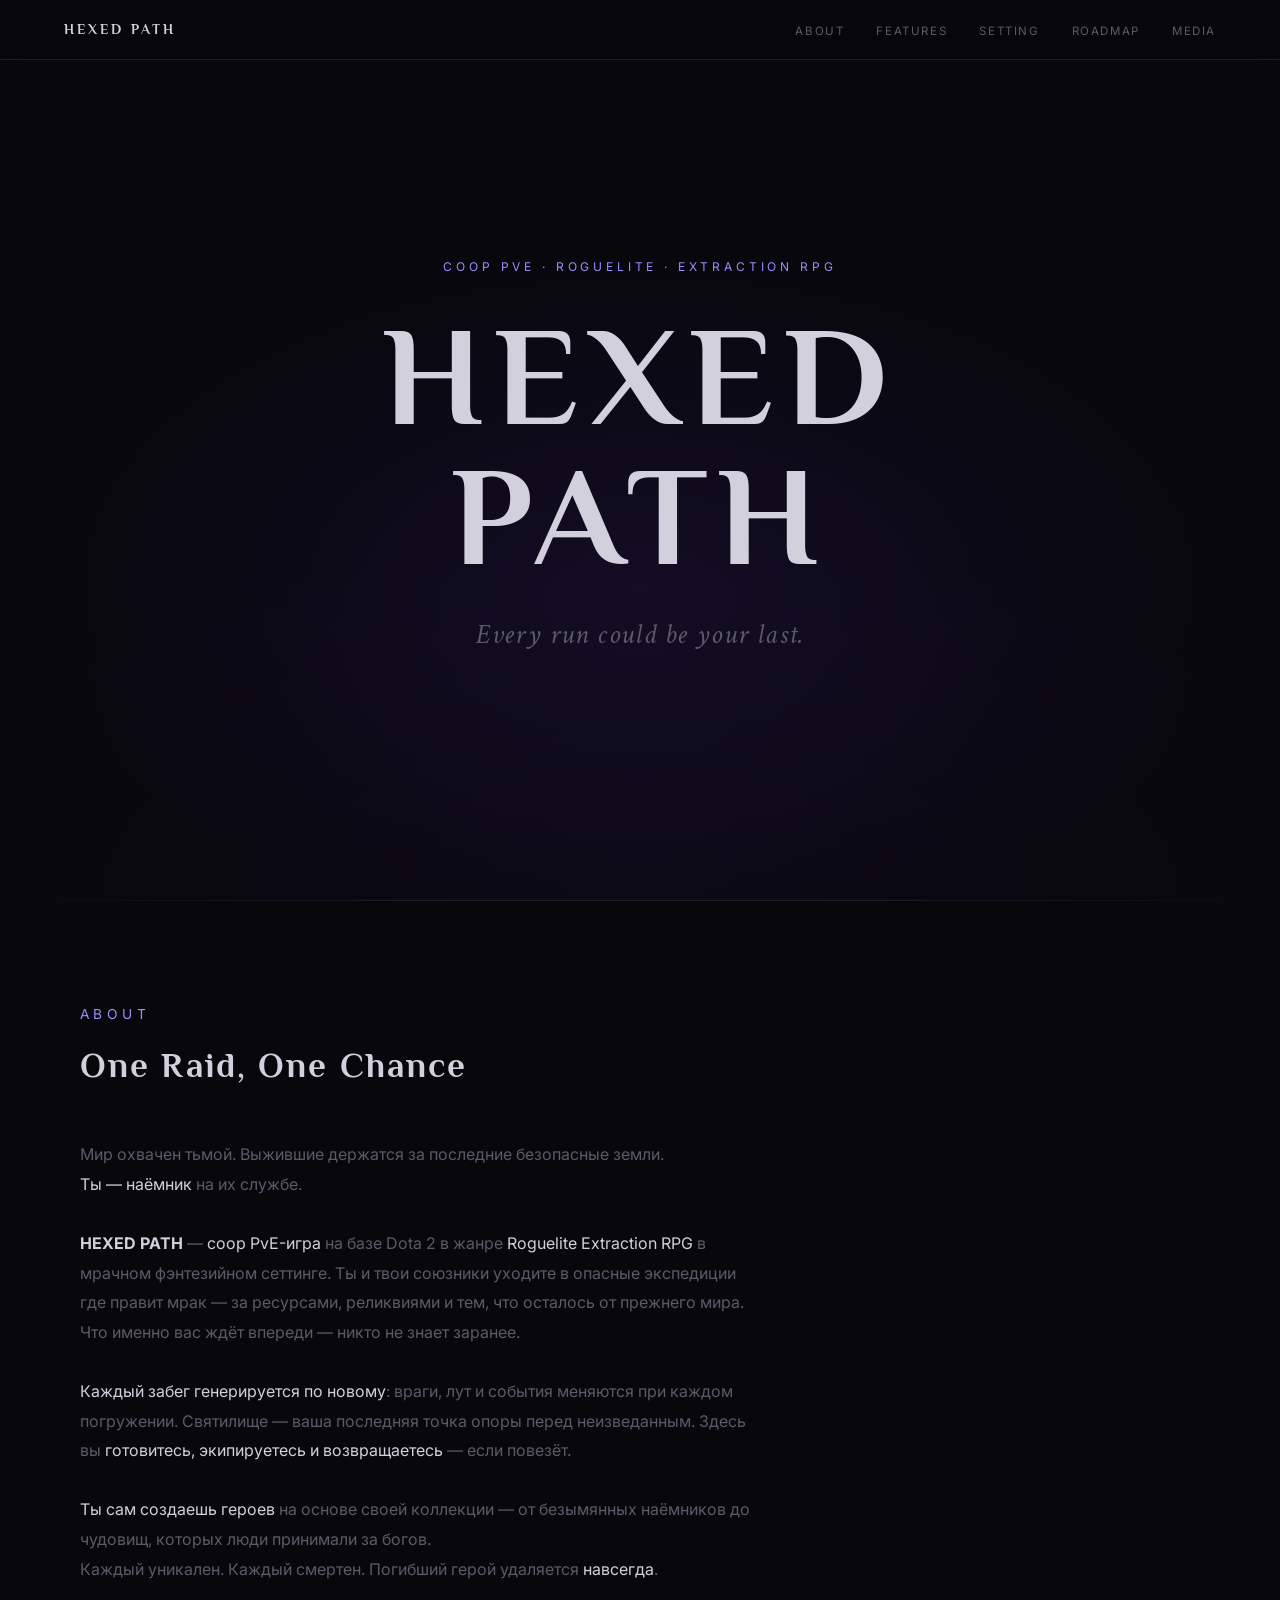
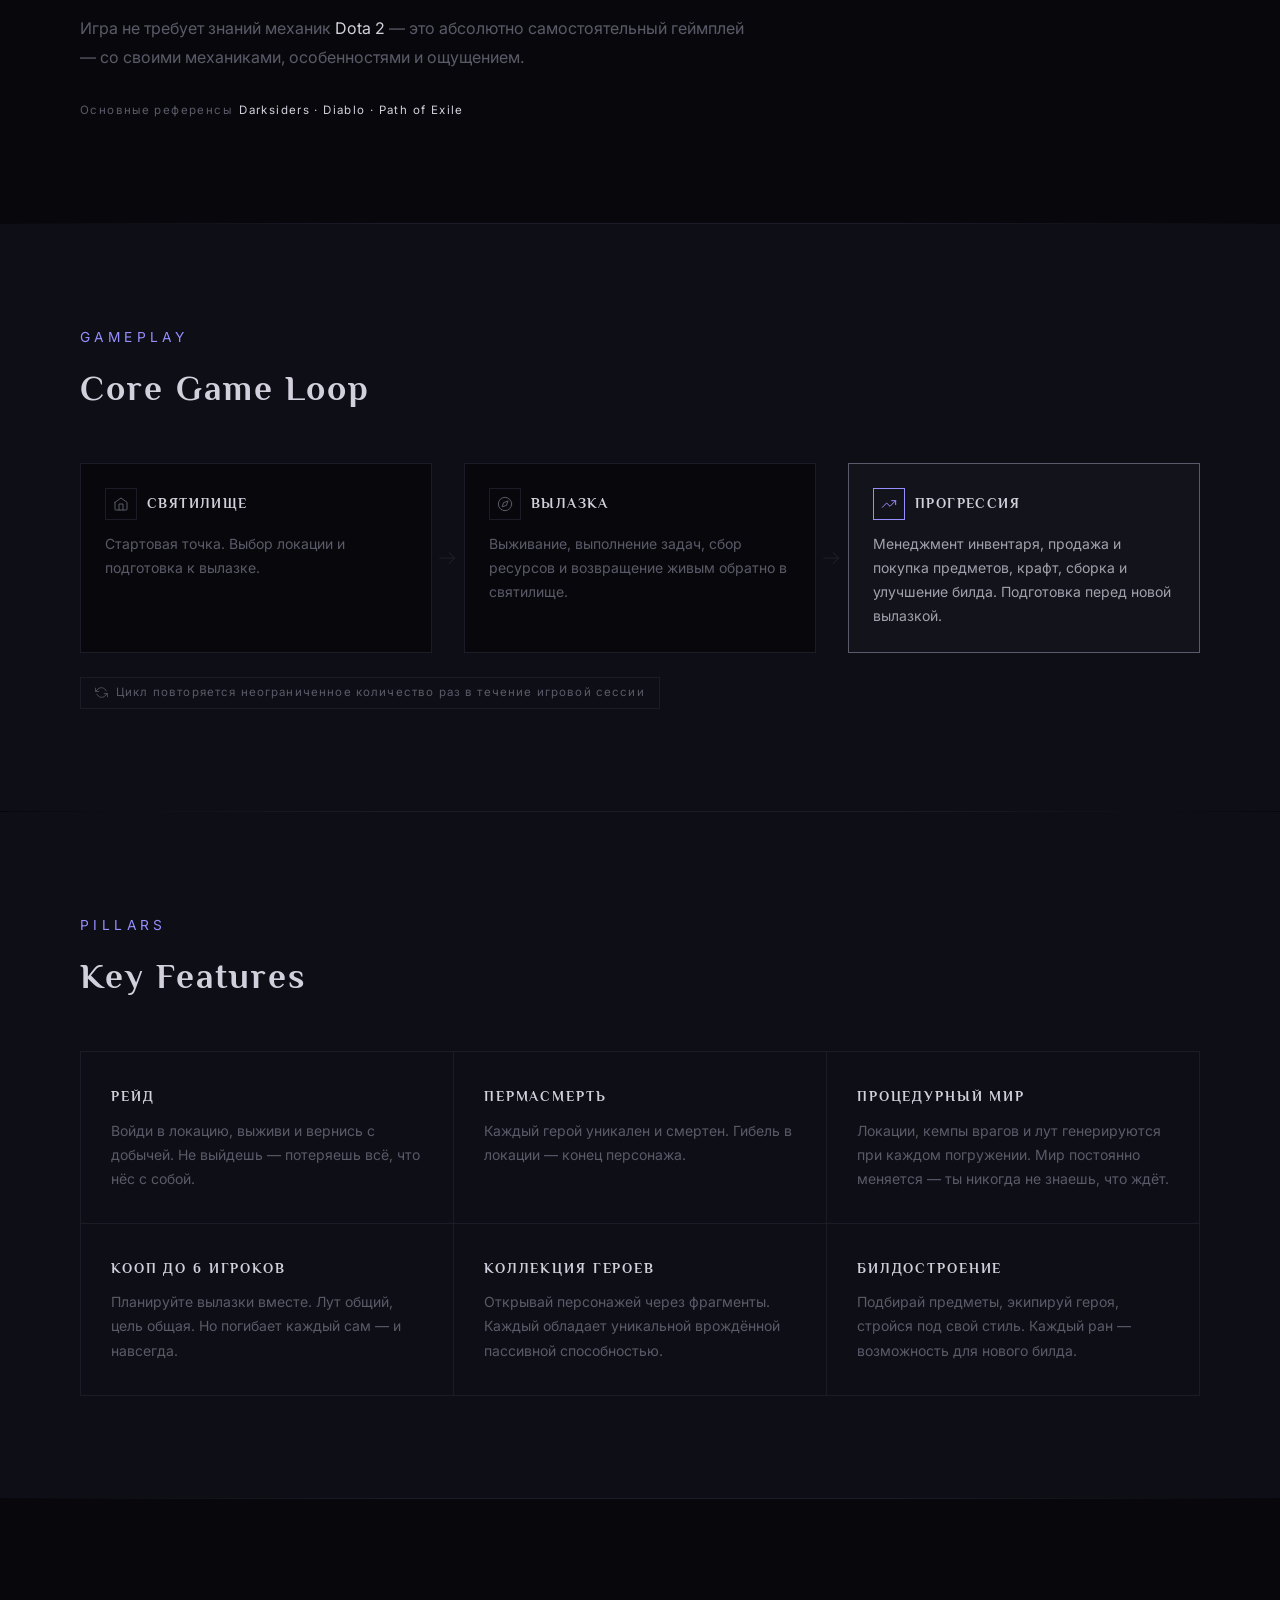
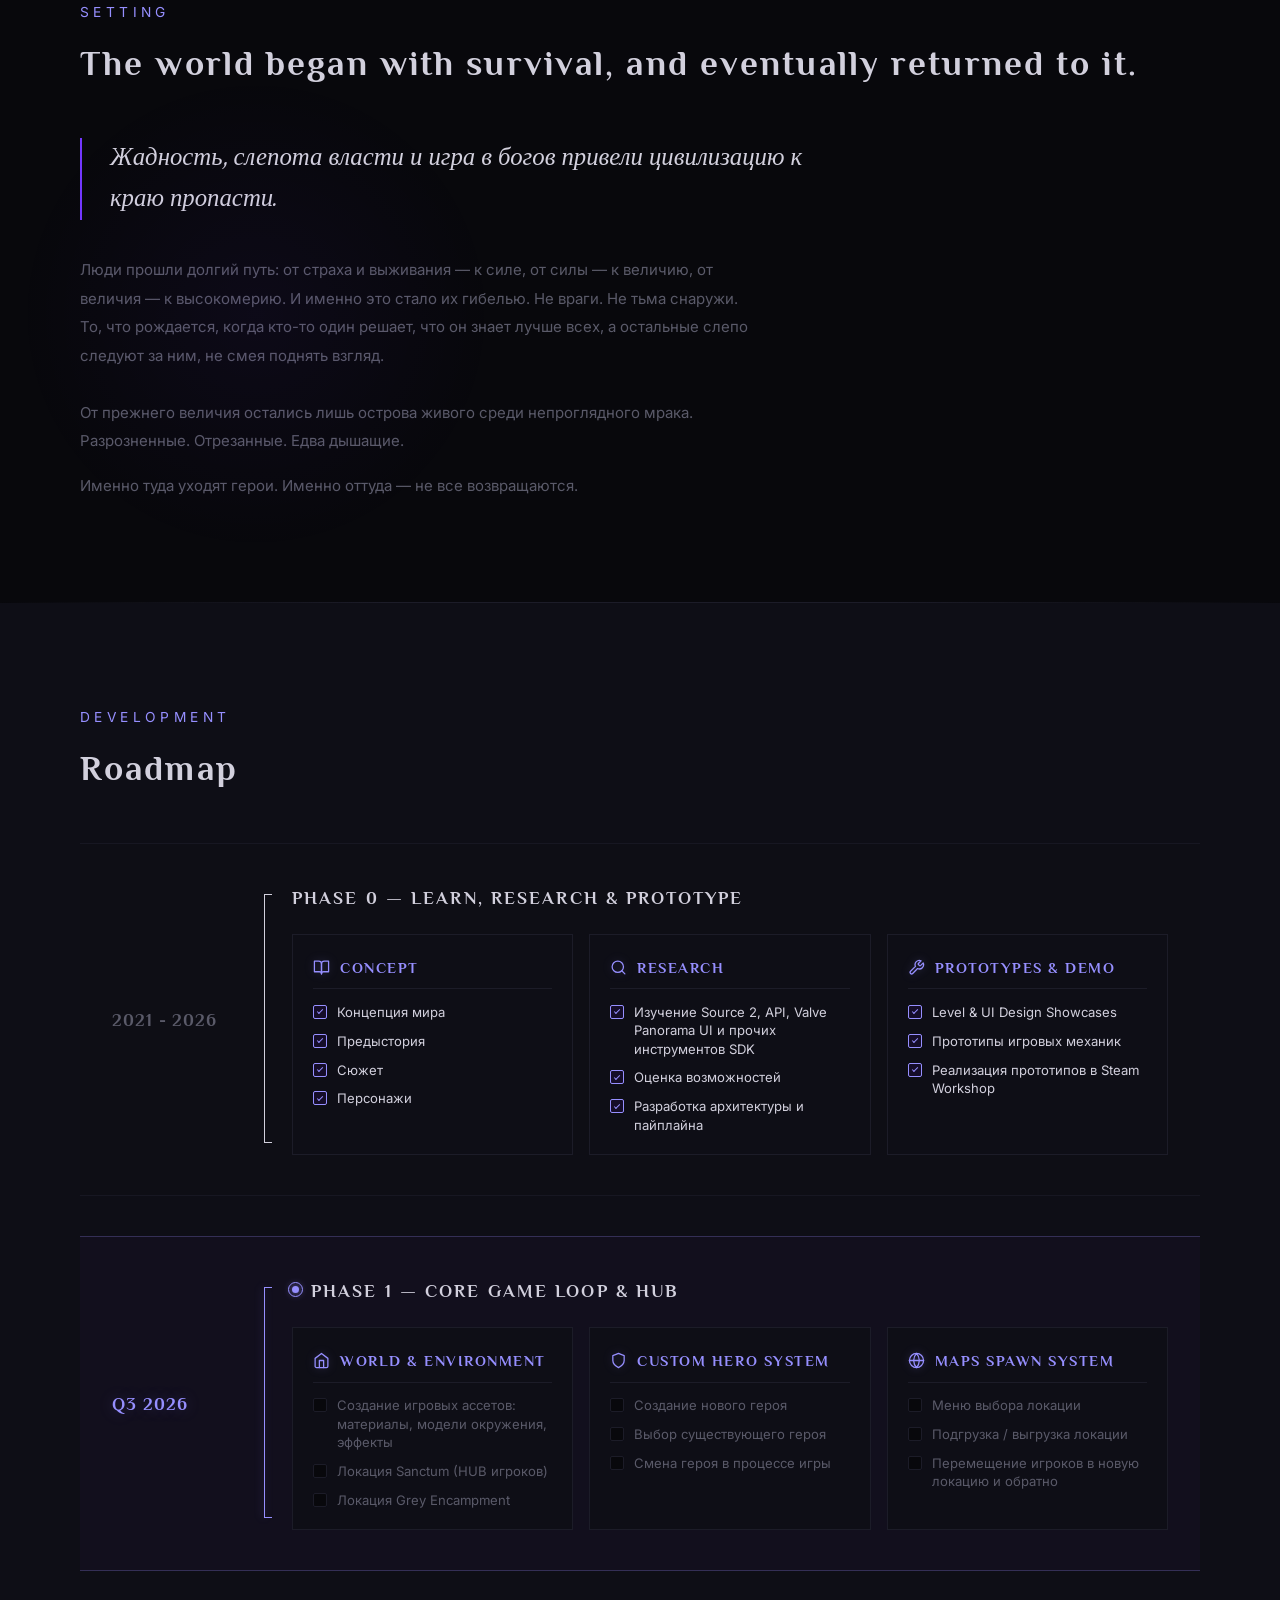
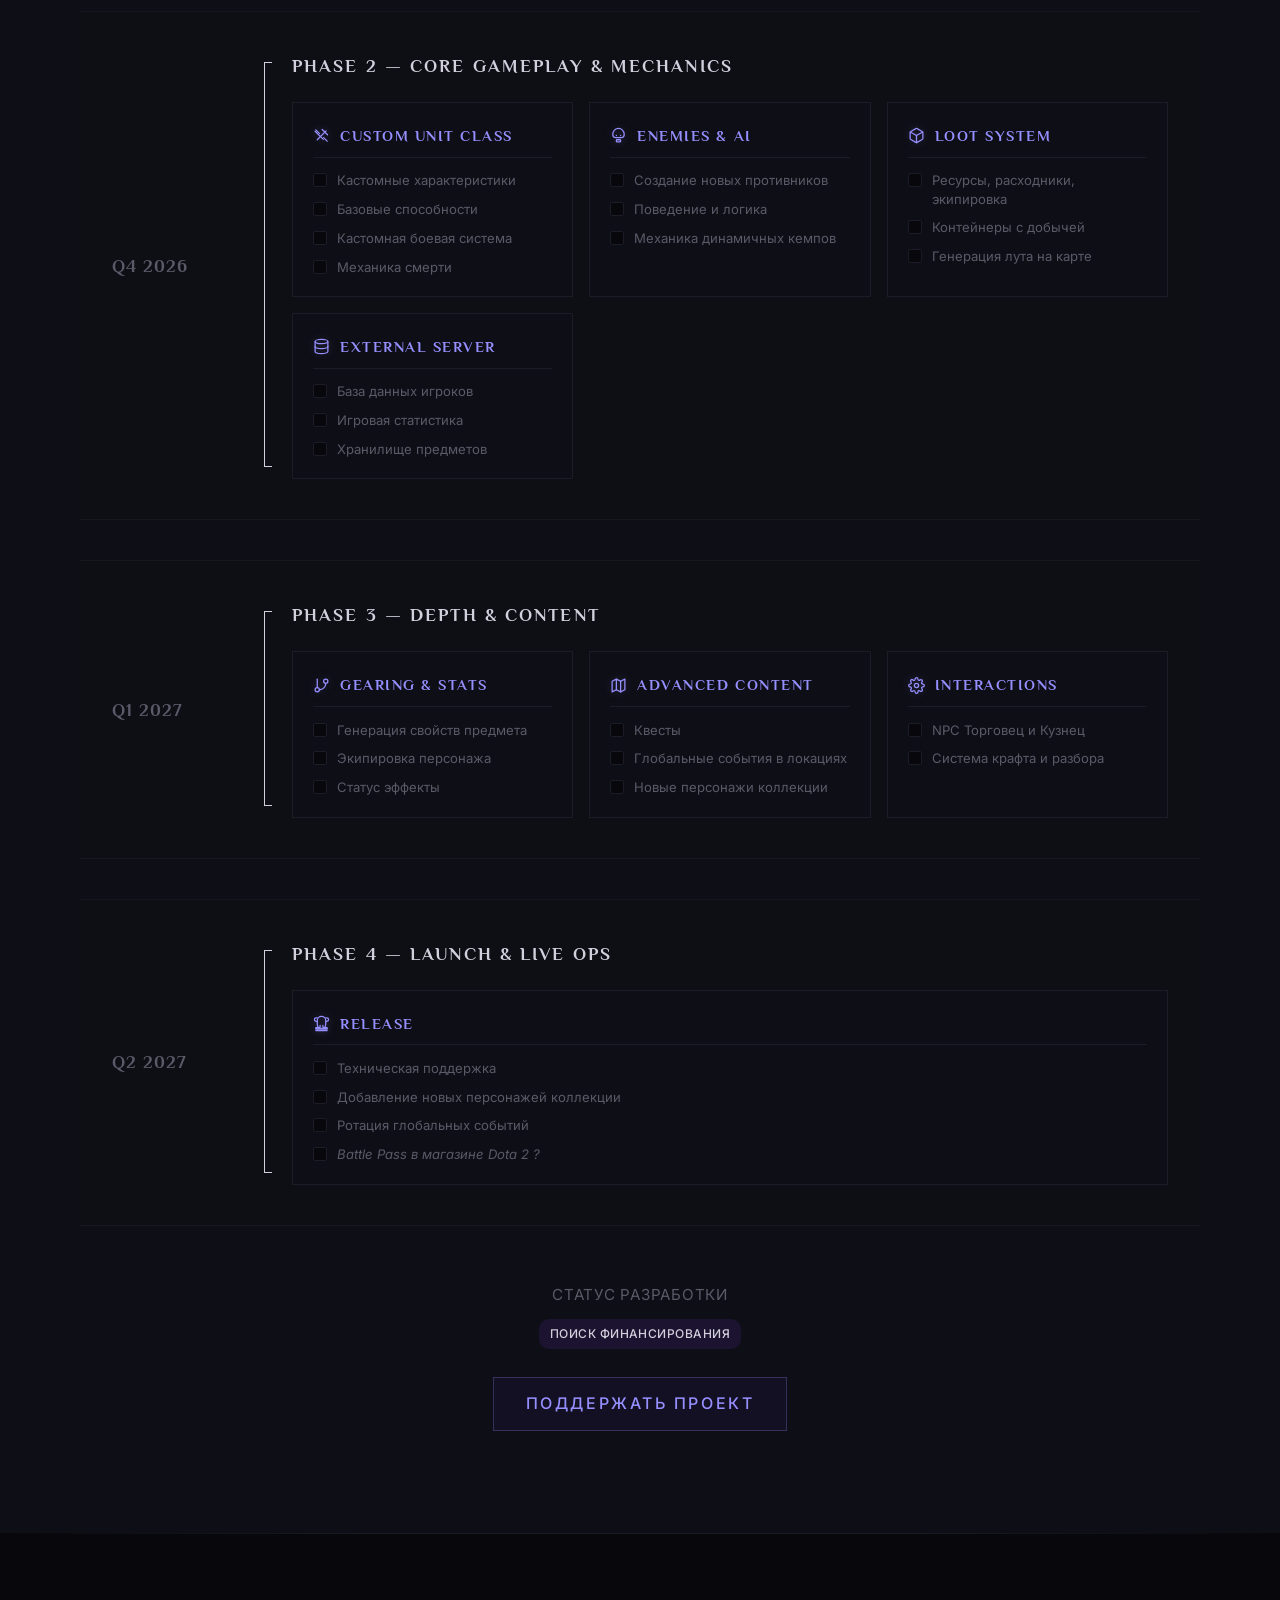
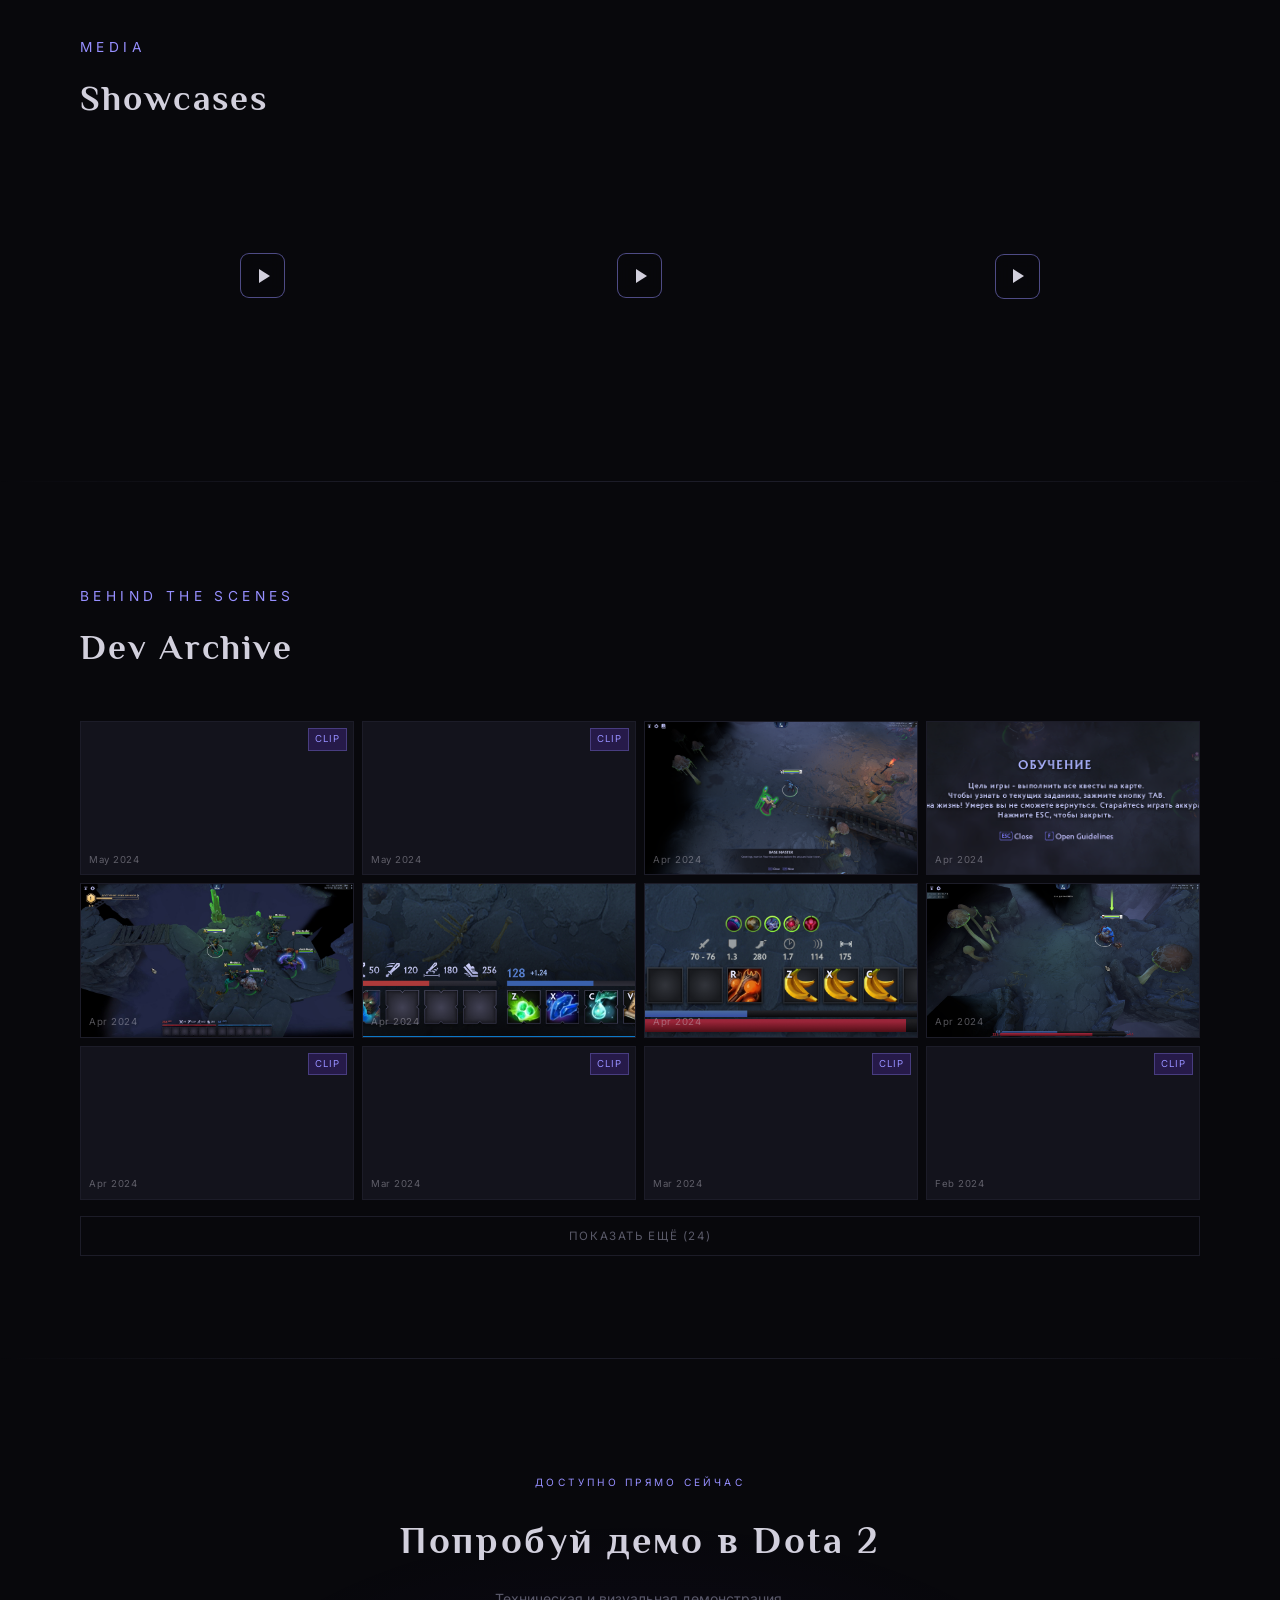
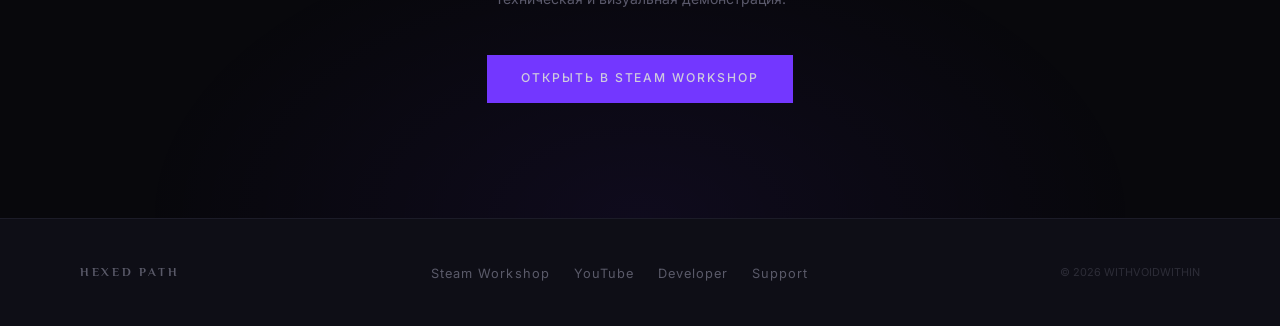
==== index.html @ cd8e3926 "Add support button and related styles" ====
<!DOCTYPE html>
<html lang="ru">

<head>
    <meta charset="UTF-8">
    <meta name="viewport" content="width=device-width, initial-scale=1.0">
    <meta name="description"
        content="HEXED PATH — Coop PvE Roguelite Extraction RPG. Dark Fantasy. Every run could be your last. Dota 2 Custom Game.">
    <title>HEXED PATH</title>
    <link rel="preconnect" href="https://fonts.googleapis.com">
    <link rel="preconnect" href="https://fonts.gstatic.com" crossorigin>
    <link rel="stylesheet" href="assets/styles.css" />
    <link
        href="https://fonts.googleapis.com/css2?family=Philosopher:ital,wght@0,400;0,700;1,400&family=Inter:wght@300;400;500&family=Crimson+Text:ital,wght@0,400;1,400&display=swap"
        rel="stylesheet">
</head>

<body>
    <video class="bg-video" autoplay muted loop playsinline>
        <source src="assets/video/background_effect.mp4" type="video/mp4">
    </video>

    <!-- ═══ NAV ═══ -->
    <nav class="nav" aria-label="Основная навигация">
        <span class="nav-logo">Hexed Path</span>
        <ul class="nav-links">
            <li><a href="#about">About</a></li>
            <li><a href="#features">Features</a></li>
            <li><a href="#world">Setting</a></li>
            <li><a href="#roadmap">Roadmap</a></li>
            <li><a href="#media">Media</a></li>
        </ul>
    </nav>

    <!-- ═══ HERO ═══ -->
    <section class="hero">
        <div class="hero-eyebrow">Coop PvE · Roguelite · Extraction RPG</div>
        <h1 class="hero-title">Hexed<br>Path</h1>
        <p class="hero-tagline">Every run could be your last.</p>
    </section>

    <div class="divider"></div>

    <!-- ═══ ABOUT ═══ -->
    <section class="section" id="about">
        <div class="section-inner">
            <div class="section-label reveal">About</div>
            <h2 class="section-title reveal">One Raid, One Chance</h2>

            <p class="about-body reveal">
                Мир охвачен тьмой. Выжившие держатся за последние безопасные земли.
                <br><strong>Ты — наёмник</strong> на их службе.
                <br><br>

                <strong><b>HEXED PATH</b></strong> — <strong>coop PvE-игра</strong> на базе Dota 2 в жанре <strong>Roguelite Extraction RPG</strong> в мрачном фэнтезийном сеттинге.
                Ты и твои союзники уходите в опасные экспедиции где правит мрак — за ресурсами, реликвиями и тем, что осталось от прежнего мира.
                <br>Что именно вас ждёт впереди — никто не знает  заранее.
                <br><br>

                <strong>Каждый забег генерируется по новому</strong>: враги, лут и события меняются при каждом погружении.
                Святилище — ваша последняя точка опоры перед неизведанным. Здесь вы <strong>готовитесь, экипируетесь и возвращаетесь</strong> — если повезёт.
                <br><br>

                <strong>Ты сам создаешь героев</strong> на основе своей коллекции — от безымянных наёмников до чудовищ, которых люди принимали за богов.
                <br>Каждый уникален. Каждый смертен. Погибший герой удаляется <strong>навсегда</strong>.
                <br><br>

                Игра не требует знаний механик <strong>Dota 2</strong> — это абсолютно самостоятельный геймплей — со своими механиками, особенностями и ощущением.
            </p>

            <p class="about-refs reveal">
                Основные референсы&ensp;<span>Darksiders · Diablo · Path of Exile</span>
            </p>
        </div>
    </section>

    <div class="divider"></div>

     <section class="section section-alt" id="gameplay">
        <div class="section-inner">
            <div class="section-label reveal">Gameplay</div>
            <h2 class="section-title reveal">Core Game Loop</h2>

            <div class="loop-row reveal">

                <div class="loop-card" id="loop-card-0">
                    <div class="loop-card-header">
                        <div class="loop-icon">
                            <svg width="16" height="16" viewBox="0 0 24 24" fill="none" stroke="currentColor" stroke-width="1.5" stroke-linecap="round" stroke-linejoin="round"><path d="M3 9.5L12 3l9 6.5V20a1 1 0 0 1-1 1H4a1 1 0 0 1-1-1V9.5z"/><path d="M9 21V12h6v9"/></svg>
                        </div>
                        <span class="loop-card-title">Святилище</span>
                    </div>
                    <p class="loop-card-desc">Стартовая точка. Выбор локации и подготовка к вылазке.</p>
                </div>

                <div class="loop-arrow" id="loop-arr-0">
                    <svg width="20" height="20" viewBox="0 0 24 24" fill="none" stroke="currentColor" stroke-width="1.5" stroke-linecap="round" stroke-linejoin="round"><line x1="2" y1="12" x2="20" y2="12"/><polyline points="14,6 20,12 14,18"/></svg>
                </div>

                <div class="loop-card" id="loop-card-1">
                    <div class="loop-card-header">
                        <div class="loop-icon">
                            <svg width="16" height="16" viewBox="0 0 24 24" fill="none" stroke="currentColor" stroke-width="1.5" stroke-linecap="round" stroke-linejoin="round"><circle cx="12" cy="12" r="10"/><polygon points="16.24,7.76 14.12,14.12 7.76,16.24 9.88,9.88 16.24,7.76"/></svg>
                        </div>
                        <span class="loop-card-title">Вылазка</span>
                    </div>
                    <p class="loop-card-desc">Выживание, выполнение задач, сбор ресурсов и возвращение живым обратно в святилище.</p>
                </div>

                <div class="loop-arrow" id="loop-arr-1">
                    <svg width="20" height="20" viewBox="0 0 24 24" fill="none" stroke="currentColor" stroke-width="1.5" stroke-linecap="round" stroke-linejoin="round"><line x1="2" y1="12" x2="20" y2="12"/><polyline points="14,6 20,12 14,18"/></svg>
                </div>

                <div class="loop-card" id="loop-card-2">
                    <div class="loop-card-header">
                        <div class="loop-icon">
                            <svg width="16" height="16" viewBox="0 0 24 24" fill="none" stroke="currentColor" stroke-width="1.5" stroke-linecap="round" stroke-linejoin="round"><polyline points="22,7 13.5,15.5 8.5,10.5 2,17"/><polyline points="16,7 22,7 22,13"/></svg>
                        </div>
                        <span class="loop-card-title">Прогрессия</span>
                    </div>
                    <p class="loop-card-desc">Менеджмент инвентаря, продажа и покупка предметов, крафт, сборка и улучшение билда. Подготовка перед новой вылазкой.</p>
                </div>

            </div>

            <div class="loop-badge-wrap reveal">
                <span class="loop-badge">
                    <svg width="13" height="13" viewBox="0 0 24 24" fill="none" stroke="currentColor" stroke-width="1.5" stroke-linecap="round" stroke-linejoin="round"><path d="M1 4v6h6M23 20v-6h-6"/><path d="M20.49 9A9 9 0 0 0 5.64 5.64L1 10M23 14l-4.64 4.36A9 9 0 0 1 3.51 15"/></svg>
                    Цикл повторяется неограниченное количество раз в течение игровой сессии
                </span>
            </div>
        </div>
    </section>

    <div class="divider"></div>

    <!-- ═══ FEATURES ═══ -->
    <section class="section section-alt" id="features">
        <div class="section-inner">
            <div class="section-label reveal">Pillars</div>
            <h2 class="section-title reveal">Key Features</h2>

            <div class="features-grid reveal">

                <div class="feature-card">
                    <div class="feature-name">Рейд</div>
                    <p class="feature-desc">Войди в локацию, выживи и вернись с добычей. Не выйдешь — потеряешь всё, что
                        нёс с собой.</p>
                </div>

                <div class="feature-card">
                    <div class="feature-name">Пермасмерть</div>
                    <p class="feature-desc">Каждый герой уникален и смертен. Гибель в локации — конец персонажа.</p>
                </div>

                <div class="feature-card">
                    <div class="feature-name">Процедурный мир</div>
                    <p class="feature-desc">Локации, кемпы врагов и лут генерируются при каждом погружении. Мир
                        постоянно меняется — ты никогда не знаешь, что ждёт.</p>
                </div>

                <div class="feature-card">
                    <div class="feature-name">Кооп до 6 игроков</div>
                    <p class="feature-desc">Планируйте вылазки вместе. Лут общий, цель общая. Но погибает каждый сам — и
                        навсегда.</p>
                </div>

                <div class="feature-card">
                    <div class="feature-name">Коллекция героев</div>
                    <p class="feature-desc">Открывай персонажей через фрагменты. Каждый обладает уникальной врождённой
                        пассивной способностью.</p>
                </div>

                <div class="feature-card">
                    <div class="feature-name">Билдостроение</div>
                    <p class="feature-desc">Подбирай предметы, экипируй героя, стройся под свой стиль. Каждый ран —
                        возможность для нового билда.</p>
                </div>

            </div>
        </div>
    </section>

    <div class="divider"></div>

    <!-- ═══ WORLD ═══ -->
    <section class="section" id="world">
        <div class="section-inner">
            <div class="section-label reveal">Setting</div>
            <h2 class="section-title reveal">The world began with survival, and eventually returned to it.</h2>
            <div class="world-inner">
                <blockquote class="world-quote reveal">
                    Жадность, слепота власти и игра в богов привели цивилизацию к краю пропасти.
                </blockquote>
                <div class="world-body reveal">
                    <p>
                        Люди прошли долгий путь: от страха и выживания — к силе, от силы — к величию, от величия — к высокомерию.
                        И именно это стало их гибелью. Не враги. Не тьма снаружи.
                        То, что рождается, когда кто-то один решает, что он знает лучше всех, а остальные слепо следуют за ним, не смея поднять взгляд.
                        <br><br>
                        От прежнего величия остались лишь острова живого среди непроглядного мрака. Разрозненные. Отрезанные. Едва дышащие.
                    </p>
                    <p>
                        Именно туда уходят герои. Именно оттуда — не все возвращаются.
                    </p>
                </div>
            </div>
        </div>
    </section>

    <div class="divider"></div>

    <!-- ═══ ROADMAP ═══ -->
    <section class="section section-alt" id="roadmap">
        <div class="section-inner">
            <div class="section-label reveal">Development</div>
            <h2 class="section-title reveal">Roadmap</h2>

            <div class="roadmap-container reveal">

                <!-- Phase 0 -->
                <div class="roadmap-row">
                    <div class="roadmap-time">2021 - 2026</div>
                    <div class="roadmap-bracket">
                        <div class="roadmap-bracket-line"></div>
                    </div>
                    <div class="roadmap-content">
                        <div class="roadmap-phase-header">
                            <span class="phase-name">Phase 0 — Learn, Research & Prototype</span>
                        </div>
                        <div class="phase-cards-grid">
                            <div class="theme-card">
                                <h4 class="theme-card-title">
                                    <svg width="15" height="15" viewBox="0 0 24 24" fill="none" stroke="currentColor" stroke-width="1.8" stroke-linecap="round" stroke-linejoin="round"><path d="M2 3h6a4 4 0 0 1 4 4v14a3 3 0 0 0-3-3H2z"/><path d="M22 3h-6a4 4 0 0 0-4 4v14a3 3 0 0 1 3-3h7z"/></svg>
                                    <span>Concept</span>
                                </h4>
                                <ul class="theme-card-tasks">
                                    <li>
                                        <label class="task-label">
                                            <input type="checkbox" class="task-checkbox" checked disabled>
                                            <span>Концепция мира</span>
                                        </label>
                                    </li>
                                    <li>
                                        <label class="task-label">
                                            <input type="checkbox" class="task-checkbox" checked disabled>
                                            <span>Предыстория</span>
                                        </label>
                                    </li>
                                    <li>
                                        <label class="task-label">
                                            <input type="checkbox" class="task-checkbox" checked disabled>
                                            <span>Сюжет</span>
                                        </label>
                                    </li>
                                    <li>
                                        <label class="task-label">
                                            <input type="checkbox" class="task-checkbox" checked disabled>
                                            <span>Персонажи</span>
                                        </label>
                                    </li>
                                </ul>
                            </div>
                            <div class="theme-card">
                                <h4 class="theme-card-title">
                                    <svg width="15" height="15" viewBox="0 0 24 24" fill="none" stroke="currentColor" stroke-width="1.8" stroke-linecap="round" stroke-linejoin="round"><circle cx="11" cy="11" r="8"/><line x1="21" y1="21" x2="16.65" y2="16.65"/></svg>
                                    <span>Research</span>
                                </h4>
                                <ul class="theme-card-tasks">
                                    <li>
                                        <label class="task-label">
                                            <input type="checkbox" class="task-checkbox" checked disabled>
                                            <span>Изучение Source 2, API, Valve Panorama UI и прочих инструментов SDK</span>
                                        </label>
                                    </li>
                                    <li>
                                        <label class="task-label">
                                            <input type="checkbox" class="task-checkbox" checked disabled>
                                            <span>Оценка возможностей</span>
                                        </label>
                                    </li>
                                    <li>
                                        <label class="task-label">
                                            <input type="checkbox" class="task-checkbox" checked disabled>
                                            <span>Разработка архитектуры и пайплайна</span>
                                        </label>
                                    </li>
                                </ul>
                            </div>
                            <div class="theme-card">
                                <h4 class="theme-card-title">
                                    <svg width="15" height="15" viewBox="0 0 24 24" fill="none" stroke="currentColor" stroke-width="1.8" stroke-linecap="round" stroke-linejoin="round"><path d="M14.7 6.3a1 1 0 0 0 0 1.4l1.6 1.6a1 1 0 0 0 1.4 0l3.77-3.77a6 6 0 0 1-7.94 7.94l-6.91 6.91a2.12 2.12 0 0 1-3-3l6.91-6.91a6 6 0 0 1 7.94-7.94l-3.76 3.76z"/></svg>
                                    <span>Prototypes & Demo</span>
                                </h4>
                                <ul class="theme-card-tasks">
                                    <li>
                                        <label class="task-label">
                                            <input type="checkbox" class="task-checkbox" checked disabled>
                                            <span>Level & UI Design Showcases</span>
                                        </label>
                                    </li>
                                    <li>
                                        <label class="task-label">
                                            <input type="checkbox" class="task-checkbox" checked disabled>
                                            <span>Прототипы игровых механик</span>
                                        </label>
                                    </li>
                                    <li>
                                        <label class="task-label">
                                            <input type="checkbox" class="task-checkbox" checked disabled>
                                            <span>Реализация прототипов в Steam Workshop</span>
                                        </label>
                                    </li>
                                </ul>
                            </div>
                        </div>
                    </div>
                </div>

                <!-- Phase 1 (Active) -->
                <div class="roadmap-row is-active">
                    <div class="roadmap-time">Q3 2026</div>
                    <div class="roadmap-bracket">
                        <div class="roadmap-bracket-line"></div>
                    </div>
                    <div class="roadmap-content">
                        <div class="roadmap-phase-header">
                            <div class="phase-pulse-dot"></div>
                            <span class="phase-name">Phase 1 — Core Game Loop & HUB</span>
                        </div>
                        <div class="phase-cards-grid">
                            <div class="theme-card">
                                <h4 class="theme-card-title">
                                    <svg width="15" height="15" viewBox="0 0 24 24" fill="none" stroke="currentColor" stroke-width="1.8" stroke-linecap="round" stroke-linejoin="round"><path d="M3 9l9-7 9 7v11a2 2 0 0 1-2 2H5a2 2 0 0 1-2-2z"/><polyline points="9 22 9 12 15 12 15 22"/></svg>
                                    <span>World & Environment</span>
                                </h4>
                                <ul class="theme-card-tasks">
                                    <li>
                                        <label class="task-label">
                                            <input type="checkbox" class="task-checkbox" disabled>
                                            <span>Создание игровых ассетов: материалы, модели окружения, эффекты</span>
                                        </label>
                                    </li>
                                    <li>
                                        <label class="task-label">
                                            <input type="checkbox" class="task-checkbox" disabled>
                                            <span>Локация Sanctum (HUB игроков)</span>
                                        </label>
                                    </li>
                                    <li>
                                        <label class="task-label">
                                            <input type="checkbox" class="task-checkbox" disabled>
                                            <span>Локация Grey Encampment</span>
                                        </label>
                                    </li>
                                </ul>
                            </div>
                            <div class="theme-card">
                                <h4 class="theme-card-title">
                                    <svg width="15" height="15" viewBox="0 0 24 24" fill="none" stroke="currentColor" stroke-width="1.8" stroke-linecap="round" stroke-linejoin="round"><path d="M12 22s8-4 8-10V5l-8-3-8 3v7s0 6 8 10z"/></svg>
                                    <span>Custom Hero System</span>
                                </h4>
                                <ul class="theme-card-tasks">
                                    <li>
                                        <label class="task-label">
                                            <input type="checkbox" class="task-checkbox" disabled>
                                            <span>Создание нового героя</span>
                                        </label>
                                    </li>
                                    <li>
                                        <label class="task-label">
                                            <input type="checkbox" class="task-checkbox" disabled>
                                            <span>Выбор существующего героя</span>
                                        </label>
                                    </li>
                                    <li>
                                        <label class="task-label">
                                            <input type="checkbox" class="task-checkbox" disabled>
                                            <span>Смена героя в процессе игры</span>
                                        </label>
                                    </li>
                                </ul>
                            </div>
                            <div class="theme-card">
                                <h4 class="theme-card-title">
                                    <svg width="15" height="15" viewBox="0 0 24 24" fill="none" stroke="currentColor" stroke-width="1.8" stroke-linecap="round" stroke-linejoin="round"><circle cx="12" cy="12" r="10"/><path d="M12 2a15.3 15.3 0 0 1 4 10 15.3 15.3 0 0 1-4 10 15.3 15.3 0 0 1-4-10 15.3 15.3 0 0 1 4-10z"/><path d="M2 12h20"/></svg>
                                    <span>Maps Spawn System</span>
                                </h4>
                                <ul class="theme-card-tasks">
                                    <li>
                                        <label class="task-label">
                                            <input type="checkbox" class="task-checkbox" disabled>
                                            <span>Меню выбора локации</span>
                                        </label>
                                    </li>
                                    <li>
                                        <label class="task-label">
                                            <input type="checkbox" class="task-checkbox" disabled>
                                            <span>Подгрузка / выгрузка локации</span>
                                        </label>
                                    </li>
                                    <li>
                                        <label class="task-label">
                                            <input type="checkbox" class="task-checkbox" disabled>
                                            <span>Перемещение игроков в новую локацию и обратно</span>
                                        </label>
                                    </li>
                                </ul>
                            </div>
                        </div>
                    </div>
                </div>

                <!-- Phase 2 -->
                <div class="roadmap-row">
                    <div class="roadmap-time">Q4 2026</div>
                    <div class="roadmap-bracket">
                        <div class="roadmap-bracket-line"></div>
                    </div>
                    <div class="roadmap-content">
                        <div class="roadmap-phase-header">
                            <span class="phase-name">Phase 2 — Core Gameplay & Mechanics</span>
                        </div>
                        <div class="phase-cards-grid">
                            <div class="theme-card">
                                <h4 class="theme-card-title">
                                    <svg width="15" height="15" viewBox="0 0 24 24" fill="none" stroke="currentColor" stroke-width="1.8" stroke-linecap="round" stroke-linejoin="round"><line x1="14.5" y1="17.5" x2="3" y2="6"/><line x1="13" y1="3.5" x2="20.5" y2="11"/><line x1="18.5" y1="5.5" x2="6" y2="18"/><line x1="20" y1="20" x2="15" y2="15"/><line x1="4" y1="4" x2="9" y2="9"/></svg>
                                    <span>Custom Unit Class</span>
                                </h4>
                                <ul class="theme-card-tasks">
                                    <li>
                                        <label class="task-label">
                                            <input type="checkbox" class="task-checkbox" disabled>
                                            <span>Кастомные характеристики</span>
                                        </label>
                                    </li>
                                    <li>
                                        <label class="task-label">
                                            <input type="checkbox" class="task-checkbox" disabled>
                                            <span>Базовые способности</span>
                                        </label>
                                    </li>
                                    <li>
                                        <label class="task-label">
                                            <input type="checkbox" class="task-checkbox" disabled>
                                            <span>Кастомная боевая система</span>
                                        </label>
                                    </li>
                                    <li>
                                        <label class="task-label">
                                            <input type="checkbox" class="task-checkbox" disabled>
                                            <span>Механика смерти</span>
                                        </label>
                                    </li>
                                </ul>
                            </div>
                            <div class="theme-card">
                                <h4 class="theme-card-title">
                                    <svg width="15" height="15" viewBox="0 0 24 24" fill="none" stroke="currentColor" stroke-width="1.8" stroke-linecap="round" stroke-linejoin="round"><path d="M9 12h.01"/><path d="M15 12h.01"/><path d="M12 2a8 8 0 0 0-8 8v1a4 4 0 0 0 4 4h8a4 4 0 0 0 4-4v-1a8 8 0 0 0-8-8z"/><path d="M10 18h4a1 1 0 0 1 1 1v1a1 1 0 0 1-1 1h-4a1 1 0 0 1-1-1v-1a1 1 0 0 1 1-1z"/></svg>
                                    <span>Enemies & AI</span>
                                </h4>
                                <ul class="theme-card-tasks">
                                    <li>
                                        <label class="task-label">
                                            <input type="checkbox" class="task-checkbox" disabled>
                                            <span>Создание новых противников</span>
                                        </label>
                                    </li>
                                    <li>
                                        <label class="task-label">
                                            <input type="checkbox" class="task-checkbox" disabled>
                                            <span>Поведение и логика</span>
                                        </label>
                                    </li>
                                    <li>
                                        <label class="task-label">
                                            <input type="checkbox" class="task-checkbox" disabled>
                                            <span>Механика динамичных кемпов</span>
                                        </label>
                                    </li>
                                </ul>
                            </div>
                            <div class="theme-card">
                                <h4 class="theme-card-title">
                                    <svg width="15" height="15" viewBox="0 0 24 24" fill="none" stroke="currentColor" stroke-width="1.8" stroke-linecap="round" stroke-linejoin="round"><path d="M21 8a2 2 0 0 0-1-1.73l-7-4a2 2 0 0 0-2 0l-7 4A2 2 0 0 0 3 8v8a2 2 0 0 0 1 1.73l7 4a2 2 0 0 0 2 0l7-4A2 2 0 0 0 21 16Z"/><path d="M3.3 7 12 12l8.7-5"/><path d="M12 22V12"/></svg>
                                    <span>Loot System</span>
                                </h4>
                                <ul class="theme-card-tasks">
                                    <li>
                                        <label class="task-label">
                                            <input type="checkbox" class="task-checkbox" disabled>
                                            <span>Ресурсы, расходники, экипировка</span>
                                        </label>
                                    </li>
                                    <li>
                                        <label class="task-label">
                                            <input type="checkbox" class="task-checkbox" disabled>
                                            <span>Контейнеры с добычей</span>
                                        </label>
                                    </li>
                                    <li>
                                        <label class="task-label">
                                            <input type="checkbox" class="task-checkbox" disabled>
                                            <span>Генерация лута на карте</span>
                                        </label>
                                    </li>
                                </ul>
                            </div>
                            <div class="theme-card">
                                <h4 class="theme-card-title">
                                    <svg width="15" height="15" viewBox="0 0 24 24" fill="none" stroke="currentColor" stroke-width="1.8" stroke-linecap="round" stroke-linejoin="round"><ellipse cx="12" cy="5" rx="9" ry="3"/><path d="M3 5v14c0 1.66 4 3 9 3s9-1.34 9-3V5"/><path d="M3 12c0 1.66 4 3 9 3s9-1.34 9-3"/></svg>
                                    <span>External Server</span>
                                </h4>
                                <ul class="theme-card-tasks">
                                    <li>
                                        <label class="task-label">
                                            <input type="checkbox" class="task-checkbox" disabled>
                                            <span>База данных игроков</span>
                                        </label>
                                    </li>
                                    <li>
                                        <label class="task-label">
                                            <input type="checkbox" class="task-checkbox" disabled>
                                            <span>Игровая статистика</span>
                                        </label>
                                    </li>
                                    <li>
                                        <label class="task-label">
                                            <input type="checkbox" class="task-checkbox" disabled>
                                            <span>Хранилище предметов</span>
                                        </label>
                                    </li>
                                </ul>
                            </div>
                        </div>
                    </div>
                </div>

                <!-- Phase 3 -->
                <div class="roadmap-row">
                    <div class="roadmap-time">Q1 2027</div>
                    <div class="roadmap-bracket">
                        <div class="roadmap-bracket-line"></div>
                    </div>
                    <div class="roadmap-content">
                        <div class="roadmap-phase-header">
                            <span class="phase-name">Phase 3 — Depth & Content</span>
                        </div>
                        <div class="phase-cards-grid">
                            <div class="theme-card">
                                <h4 class="theme-card-title">
                                    <svg width="15" height="15" viewBox="0 0 24 24" fill="none" stroke="currentColor" stroke-width="1.8" stroke-linecap="round" stroke-linejoin="round"><line x1="6" y1="3" x2="6" y2="15"/><circle cx="18" cy="6" r="3"/><circle cx="6" cy="18" r="3"/><path d="M18 9a9 9 0 0 1-9 9"/></svg>
                                    <span>Gearing & Stats</span>
                                </h4>
                                <ul class="theme-card-tasks">
                                    <li>
                                        <label class="task-label">
                                            <input type="checkbox" class="task-checkbox" disabled>
                                            <span>Генерация свойств предмета</span>
                                        </label>
                                    </li>
                                    <li>
                                        <label class="task-label">
                                            <input type="checkbox" class="task-checkbox" disabled>
                                            <span>Экипировка персонажа</span>
                                        </label>
                                    </li>
                                    <li>
                                        <label class="task-label">
                                            <input type="checkbox" class="task-checkbox" disabled>
                                            <span>Статус эффекты</span>
                                        </label>
                                    </li>
                                </ul>
                            </div>
                            <div class="theme-card">
                                <h4 class="theme-card-title">
                                    <svg width="15" height="15" viewBox="0 0 24 24" fill="none" stroke="currentColor" stroke-width="1.8" stroke-linecap="round" stroke-linejoin="round"><polygon points="3 6 9 3 15 6 21 3 21 18 15 21 9 18 3 21"/><line x1="9" y1="3" x2="9" y2="18"/><line x1="15" y1="6" x2="15" y2="21"/></svg>
                                    <span>Advanced Content</span>
                                </h4>
                                <ul class="theme-card-tasks">
                                    <li>
                                        <label class="task-label">
                                            <input type="checkbox" class="task-checkbox" disabled>
                                            <span>Квесты</span>
                                        </label>
                                    </li>
                                    <li>
                                        <label class="task-label">
                                            <input type="checkbox" class="task-checkbox" disabled>
                                            <span>Глобальные события в локациях</span>
                                        </label>
                                    </li>
                                    <li>
                                        <label class="task-label">
                                            <input type="checkbox" class="task-checkbox" disabled>
                                            <span>Новые персонажи коллекции</span>
                                        </label>
                                    </li>
                                </ul>
                            </div>
                            <div class="theme-card">
                                <h4 class="theme-card-title">
                                    <svg width="15" height="15" viewBox="0 0 24 24" fill="none" stroke="currentColor" stroke-width="1.8" stroke-linecap="round" stroke-linejoin="round"><circle cx="12" cy="12" r="3"/><path d="M19.4 15a1.65 1.65 0 0 0 .33 1.82l.06.06a2 2 0 1 1-2.83 2.83l-.06-.06a1.65 1.65 0 0 0-1.82-.33 1.65 1.65 0 0 0-1 1.51V21a2 2 0 0 1-4 0v-.09A1.65 1.65 0 0 0 9 19.4a1.65 1.65 0 0 0-1.82.33l-.06.06a2 2 0 1 1-2.83-2.83l.06-.06a1.65 1.65 0 0 0 .33-1.82 1.65 1.65 0 0 0-1.51-1H3a2 2 0 0 1 0-4h.09A1.65 1.65 0 0 0 4.6 9a1.65 1.65 0 0 0-.33-1.82l-.06-.06a2 2 0 1 1 2.83-2.83l.06.06a1.65 1.65 0 0 0 1.82.33H9a1.65 1.65 0 0 0 1-1.51V3a2 2 0 0 1 4 0v.09a1.65 1.65 0 0 0 1 1.51 1.65 1.65 0 0 0 1.82-.33l.06-.06a2 2 0 1 1 2.83 2.83l-.06.06a1.65 1.65 0 0 0-.33 1.82V9a1.65 1.65 0 0 0 1.51 1H21a2 2 0 0 1 0 4h-.09a1.65 1.65 0 0 0-1.51 1z"/></svg>
                                    <span>Interactions</span>
                                </h4>
                                <ul class="theme-card-tasks">
                                    <li>
                                        <label class="task-label">
                                            <input type="checkbox" class="task-checkbox" disabled>
                                            <span>NPC Торговец и Кузнец</span>
                                        </label>
                                    </li>
                                    <li>
                                        <label class="task-label">
                                            <input type="checkbox" class="task-checkbox" disabled>
                                            <span>Система крафта и разбора</span>
                                        </label>
                                    </li>
                                </ul>
                            </div>
                        </div>
                    </div>
                </div>

                <!-- Phase 4 -->
                <div class="roadmap-row">
                    <div class="roadmap-time">Q2 2027</div>
                    <div class="roadmap-bracket">
                        <div class="roadmap-bracket-line"></div>
                    </div>
                    <div class="roadmap-content">
                        <div class="roadmap-phase-header">
                            <span class="phase-name">Phase 4 — Launch & Live Ops</span>
                        </div>
                        <div class="phase-cards-grid">
                            <div class="theme-card">
                                <h4 class="theme-card-title">
                                    <svg width="15" height="15" viewBox="0 0 24 24" fill="none" stroke="currentColor" stroke-width="1.8" stroke-linecap="round" stroke-linejoin="round"><path d="M6 9H4.5a2.5 2.5 0 0 1 0-5H6"/><path d="M18 9h1.5a2.5 2.5 0 0 0 0-5H18"/><path d="M4 22h16"/><path d="M10 14.66V17c0 .55-.45 1-1 1H4v2h16v-2h-5c-.55 0-1-.45-1-1v-2.34"/><path d="M12 2a6 6 0 0 0-6 6v5a6 6 0 0 0 6 6 6 6 0 0 0 6-6V8a6 6 0 0 0-6-6z"/></svg>
                                    <span>Release</span>
                                </h4>
                                <ul class="theme-card-tasks">
                                    <li>
                                        <label class="task-label">
                                            <input type="checkbox" class="task-checkbox" disabled>
                                            <span>Техническая поддержка</span>
                                        </label>
                                    </li>
                                    <li>
                                        <label class="task-label">
                                            <input type="checkbox" class="task-checkbox" disabled>
                                            <span>Добавление новых персонажей коллекции</span>
                                        </label>
                                    </li>
                                    <li>
                                        <label class="task-label">
                                            <input type="checkbox" class="task-checkbox" disabled>
                                            <span>Ротация глобальных событий</span>
                                        </label>
                                    </li>
                                    <li>
                                        <label class="task-label">
                                            <input type="checkbox" class="task-checkbox" disabled>
                                            <span><i>Battle Pass в магазине Dota 2 ?</i></span>
                                        </label>
                                    </li>
                                </ul>
                            </div>
                        </div>
                    </div>
                </div>

            </div>

            <div class="dev-status reveal">
                <span class="dev-status-label">Статус разработки</span>
                <span class="dev-status-badge is-funding">Поиск финансирования</span>
                <a href="https://withvoidwithin.github.io/#support" target="_blank" rel="noopener" class="btn-support">
                    Поддержать проект
                </a>
            </div>
        </div>
    </section>

    <div class="divider"></div>

    <!-- ═══ MEDIA ═══ -->
    <section class="section" id="media">
        <div class="section-inner">
            <div class="section-label reveal">Media</div>
            <h2 class="section-title reveal">Showcases</h2>

            <div class="media-grid reveal">

                <!-- Карточка 1: Misty Swamp -->
                <a href="https://www.youtube.com/watch?v=T5y55iInyWI&pp" target="_blank" rel="noopener" class="media-card" 
                   style="background-image: url('https://img.youtube.com/vi/T5y55iInyWI/maxresdefault.jpg');">
                    <div class="media-inner">
                        <div class="media-play">
                            <svg viewBox="0 0 24 24">
                                <path d="M8 5v14l11-7z" />
                            </svg>
                        </div>
                        <span class="media-card-label">Misty Swamp Environment</span>
                    </div>
                </a>

                <!-- Карточка 2: Hero Selection -->
                <a href="https://www.youtube.com/watch?v=6yBb1C3Lgks" target="_blank" rel="noopener" class="media-card" 
                   style="background-image: url('https://img.youtube.com/vi/6yBb1C3Lgks/maxresdefault.jpg');">
                    <div class="media-inner">
                        <div class="media-play">
                            <svg viewBox="0 0 24 24">
                                <path d="M8 5v14l11-7z" />
                            </svg>
                        </div>
                        <span class="media-card-label">Hero Selection UI</span>
                    </div>
                </a>

                <!-- Карточка 3: Gameplay Demo -->
                <a href="https://www.youtube.com/watch?v=Hzrp8oN9mPo" target="_blank" rel="noopener" class="media-card" 
                   style="background-image: url('https://img.youtube.com/vi/Hzrp8oN9mPo/maxresdefault.jpg');">
                    <div class="media-inner">
                        <div class="media-play">
                            <svg viewBox="0 0 24 24">
                                <path d="M8 5v14l11-7z" />
                            </svg>
                        </div>
                        <span class="media-card-label">Gameplay Demo</span>
                    </div>
                </a>

            </div>
        </div>
    </section>

    <div class="divider"></div>

    <section class="section" id="devlog">
        <div class="section-inner">
            <div class="section-label reveal">Behind the scenes</div>
            <h2 class="section-title reveal">Dev Archive</h2>
            <div class="devlog-grid reveal" id="devlogGrid"></div>
            <button class="devlog-more" id="devlogMore"></button>
        </div>
    </section>

    <div class="divider"></div>

    <!-- ═══ PLAY CTA ═══ -->
    <section class="play-section">
        <p class="play-eyebrow">Доступно прямо сейчас</p>
        <h2 class="play-title">Попробуй демо в Dota 2</h2>
        <p class="play-sub">Техническая и визуальная демонстрация.</p>
        <a href="https://steamcommunity.com/sharedfiles/filedetails/?id=3440365729" target="_blank" rel="noopener"
            class="btn-primary">Открыть в Steam Workshop</a>
    </section>

    <!-- ═══ FOOTER ═══ -->
    <footer>
        <div class="footer-inner">
            <span class="footer-logo">Hexed Path</span>
            <ul class="footer-links">
                <li><a href="https://steamcommunity.com/sharedfiles/filedetails/?id=3440365729" target="_blank"
                        rel="noopener">Steam Workshop</a></li>
                <li><a href="https://www.youtube.com/@withvoidwithin" target="_blank" rel="noopener">YouTube</a></li>
                <li><a href="https://withvoidwithin.github.io/" target="_blank" rel="noopener">Developer</a></li>
                <li><a href="https://withvoidwithin.github.io/#support" target="_blank" rel="noopener">Support</a>
                </li>
            </ul>
            <span class="footer-copy">© 2026 WITHVOIDWITHIN</span>
        </div>
    </footer>

    <script>
        // Scroll reveal
        const reveals = document.querySelectorAll('.reveal');
        const revealObs = new IntersectionObserver((entries) => {
            entries.forEach((entry, i) => {
                if (entry.isIntersecting) {
                    setTimeout(() => entry.target.classList.add('visible'), i * 55);
                    revealObs.unobserve(entry.target);
                }
            });
        }, { threshold: 0.08 });
        reveals.forEach(el => revealObs.observe(el));

        // Nav active link highlight on scroll
        const sections = document.querySelectorAll('section[id]');
        const navAnchors = document.querySelectorAll('.nav-links a');
        function updateNav() {
            let current = '';
            sections.forEach(s => {
                if (window.scrollY >= s.offsetTop - 80) current = s.id;
            });
            navAnchors.forEach(a => {
                a.classList.toggle('active', a.getAttribute('href') === `#${current}`);
            });
        }
        window.addEventListener('scroll', updateNav, { passive: true });

        // Game loop animation
        const LOOP_CARDS = 3;
        const LOOP_STEP = 1800;
        let loopCurrent = 0;

        function loopTick() {
            for (let i = 0; i < LOOP_CARDS; i++) {
                document.getElementById('loop-card-' + i).classList.remove('active');
            }
            for (let i = 0; i < LOOP_CARDS - 1; i++) {
                document.getElementById('loop-arr-' + i).classList.remove('active');
            }
            document.getElementById('loop-card-' + loopCurrent).classList.add('active');
            if (loopCurrent < LOOP_CARDS - 1) {
                document.getElementById('loop-arr-' + loopCurrent).classList.add('active');
            }
            loopCurrent = (loopCurrent + 1) % LOOP_CARDS;
        }

        loopTick();
        setInterval(loopTick, LOOP_STEP);

        const DEVLOG = [
            { f: '2024_05_14.mp4', t: 'video' },
            { f: '2024_05_07.mp4', t: 'video' },
            { f: '2024_04_22.png', t: 'img' },
            { f: '2024_04_21.png', t: 'img' },
            { f: '2024_04_11.jpg', t: 'img' },
            { f: '2024_04_10.png', t: 'img' },
            { f: '2024_04_05.png', t: 'img' },
            { f: '2024_04_04.png', t: 'img' },
            { f: '2024_04_02.mp4', t: 'video' },
            { f: '2024_03_29.mp4', t: 'video' },
            { f: '2024_03_27.mp4', t: 'video' },
            { f: '2024_02_29.mp4', t: 'video' },
            { f: '2024_02_22.mp4', t: 'video' },
            { f: '2024_02_21.png', t: 'img' },
            { f: '2023_12_02.mp4', t: 'video' },
            { f: '2023_11_27.mp4', t: 'video' },
            { f: '2023_11_21.mp4', t: 'video' },
            { f: '2023_11_18.mp4', t: 'video' },
            { f: '2023_11_09.mp4', t: 'video' },
            { f: '2023_11_07.mp4', t: 'video' },
            { f: '2023_10_25.png', t: 'img' },
            { f: '2023_10_13.mp4', t: 'video' },
            { f: '2023_10_06.png', t: 'img' },
            { f: '2023_09_27.mp4', t: 'video' },
            { f: '2023_09_26.mp4', t: 'video' },
            { f: '2023_09_12.png', t: 'img' },
            { f: '2023_09_10.png', t: 'img' },
            { f: '2023_08_30.mp4', t: 'video' },
            { f: '2023_08_20.mp4', t: 'video' },
            { f: '2023_08_19.png', t: 'img' },
            { f: '2023_08_16.png', t: 'img' },
            { f: '2023_08_16.mp4', t: 'video' },
            { f: '2023_08_15.mp4', t: 'video' },
            { f: '2023_07_17.png', t: 'img' },
            { f: '2023_06_25.mp4', t: 'video' },
            { f: '2023_06_20.png', t: 'img' }
        ];

        const DEVLOG_BATCH = 12;
        let devlogShown = DEVLOG_BATCH;

        function devlogDateLabel(f) {
            const p = f.split('_');
            const months = ['Jan','Feb','Mar','Apr','May','Jun','Jul','Aug','Sep','Oct','Nov','Dec'];
            return months[parseInt(p[1]) - 1] + ' ' + p[0];
        }

        function buildDevlogItem(item, index) {
            const el = document.createElement('div');
            el.className = 'devlog-item';

            if (item.t === 'img') {
                const img = document.createElement('img');
                img.src = 'assets/devlog/' + item.f;
                img.loading = 'lazy';
                img.alt = '';
                el.appendChild(img);
            } else {
                const vid = document.createElement('video');
                vid.src = 'assets/devlog/' + item.f;
                vid.preload = 'metadata';
                vid.muted = true;
                el.appendChild(vid);
                const tag = document.createElement('span');
                tag.className = 'devlog-video-tag';
                tag.textContent = 'clip';
                el.appendChild(tag);
            }

            const overlay = document.createElement('div');
            overlay.className = 'devlog-item-overlay';
            overlay.innerHTML = '<div class="devlog-item-play"><svg viewBox="0 0 24 24"><path d="M8 5v14l11-7z"/></svg></div>';
            el.appendChild(overlay);

            const dateTag = document.createElement('span');
            dateTag.className = 'devlog-date-tag';
            dateTag.textContent = devlogDateLabel(item.f);
            el.appendChild(dateTag);

            el.addEventListener('click', () => devlogOpenLb(index));
            return el;
        }

        function renderDevlog() {
            const grid = document.getElementById('devlogGrid');
            const btn = document.getElementById('devlogMore');
            grid.innerHTML = '';
            const count = Math.min(devlogShown, DEVLOG.length);
            for (let i = 0; i < count; i++) grid.appendChild(buildDevlogItem(DEVLOG[i], i));
            const remaining = DEVLOG.length - devlogShown;
            btn.style.display = remaining <= 0 ? 'none' : 'block';
            btn.textContent = 'Показать ещё (' + remaining + ')';
        }

        let lbIndex = 0;
        const lb = document.createElement('div');
        lb.className = 'devlog-lb';
        lb.innerHTML = `
            <div class="devlog-lb-media" id="lbMedia"></div>
            <button class="devlog-lb-close" id="lbClose"><svg viewBox="0 0 24 24"><line x1="18" y1="6" x2="6" y2="18"/><line x1="6" y1="6" x2="18" y2="18"/></svg></button>
            <button class="devlog-lb-prev" id="lbPrev"><svg viewBox="0 0 24 24"><polyline points="15,18 9,12 15,6"/></svg></button>
            <button class="devlog-lb-next" id="lbNext"><svg viewBox="0 0 24 24"><polyline points="9,18 15,12 9,6"/></svg></button>
        `;
        document.body.appendChild(lb);

        function devlogOpenLb(index) {
            lbIndex = index;
            devlogUpdateLb();
            lb.classList.add('open');
        }

        function devlogUpdateLb() {
            const item = DEVLOG[lbIndex];
            const media = document.getElementById('lbMedia');
            media.innerHTML = '';
            if (item.t === 'img') {
                const img = document.createElement('img');
                img.src = 'assets/devlog/' + item.f;
                media.appendChild(img);
            } else {
                const vid = document.createElement('video');
                vid.src = 'assets/devlog/' + item.f;
                vid.controls = true;
                vid.autoplay = true;
                media.appendChild(vid);
            }
        }

        function devlogCloseLb() {
            lb.classList.remove('open');
            document.getElementById('lbMedia').innerHTML = '';
        }

        document.getElementById('lbClose').addEventListener('click', devlogCloseLb);
        document.getElementById('lbPrev').addEventListener('click', () => { lbIndex = (lbIndex - 1 + DEVLOG.length) % DEVLOG.length; devlogUpdateLb(); });
        document.getElementById('lbNext').addEventListener('click', () => { lbIndex = (lbIndex + 1) % DEVLOG.length; devlogUpdateLb(); });
        lb.addEventListener('click', (e) => { if (e.target === lb) devlogCloseLb(); });
        document.addEventListener('keydown', (e) => {
            if (!lb.classList.contains('open')) return;
            if (e.key === 'Escape') devlogCloseLb();
            if (e.key === 'ArrowLeft') { lbIndex = (lbIndex - 1 + DEVLOG.length) % DEVLOG.length; devlogUpdateLb(); }
            if (e.key === 'ArrowRight') { lbIndex = (lbIndex + 1) % DEVLOG.length; devlogUpdateLb(); }
        });

        document.getElementById('devlogMore').addEventListener('click', () => { devlogShown += DEVLOG_BATCH; renderDevlog(); });

        renderDevlog();
    </script>

</body>

</html>
---- assets/styles.css ----
/* === TOKENS === */
:root {
    --bg: #08080C;
    --surface: #0E0E16;
    --surface-2: #13131C;
    --border: #1C1C28;
    --text: #d2d0dd;
    --muted: #5a5a69;
    --accent: #7337ff;
    --accent-lit: #968fff;
    --accent-dim: rgba(77, 10, 184, 0.12);
}

/* === RESET === */
*,
*::before,
*::after {
    box-sizing: border-box;
    margin: 0;
    padding: 0;
}

html {
    scroll-behavior: smooth;
}

body {
    background: var(--bg);
    color: var(--text);
    font-family: 'Inter', sans-serif;
    font-size: 16px;
    line-height: 1.7;
    overflow-x: hidden;
}

a {
    color: inherit;
    text-decoration: none;
}

.bg-video {
    position: fixed;
    top: 0;
    left: 0;
    width: 100%;
    height: 100%;
    object-fit: cover;
    z-index: -1;
    opacity: 0.8;
}

/* === NAV === */
.nav {
    position: fixed;
    top: 0;
    left: 0;
    right: 0;
    z-index: 100;
    display: flex;
    align-items: center;
    justify-content: space-between;
    padding: 0 clamp(1.5rem, 5vw, 4rem);
    height: 60px;
    background: rgba(8, 8, 12, 0.88);
    backdrop-filter: blur(16px);
    border-bottom: 1px solid var(--border);
}

.nav-logo {
    font-family: 'Philosopher', serif;
    font-size: 0.85rem;
    font-weight: 600;
    letter-spacing: 0.22em;
    text-transform: uppercase;
    color: var(--text);
}

.nav-links {
    display: flex;
    gap: 2rem;
    list-style: none;
}

.nav-links a {
    font-size: 0.72rem;
    letter-spacing: 0.14em;
    text-transform: uppercase;
    color: var(--muted);
    transition: color 0.2s;
}

.nav-links a:hover,
.nav-links a.active {
    color: var(--text);
}

/* === HERO === */
.hero {
    min-height: 100dvh;
    display: flex;
    flex-direction: column;
    align-items: center;
    justify-content: center;
    text-align: center;
    padding: 6rem clamp(1.5rem, 5vw, 4rem) 5rem;
    position: relative;
    overflow: hidden;
}

.hero::before {
    content: '';
    position: absolute;
    inset: 0;
    background:
        radial-gradient(ellipse 70% 55% at 50% 65%, rgba(115, 55, 255, 0.1) 0%, transparent 70%),
        radial-gradient(ellipse 100% 70% at 50% 100%, rgba(115, 55, 255, 0.04) 0%, transparent 60%);
    pointer-events: none;
}

.hero-eyebrow {
    font-size: 0.75rem;
    letter-spacing: 0.32em;
    text-transform: uppercase;
    color: var(--accent-lit);
    margin-bottom: 1.75rem;
    opacity: 0;
    animation: fadeUp 0.7s 0.2s forwards;
}

.hero-title {
    font-family: 'Philosopher', serif;
    font-size: clamp(3.2rem, 11vw, 9rem);
    font-weight: 900;
    letter-spacing: 0.07em;
    line-height: 1;
    text-transform: uppercase;
    color: var(--text);
    opacity: 0;
    animation: titleReveal 1.1s 0.4s forwards, emberGlow 5s 1.8s ease-in-out infinite;
}

.hero-tagline {
    font-family: 'Crimson Text', serif;
    font-style: italic;
    font-size: clamp(1.2rem, 2.5vw, 1.75rem);
    color: var(--muted);
    margin-top: 1.5rem;
    letter-spacing: 0.05em;
    opacity: 0;
    animation: fadeUp 0.7s 0.95s forwards;
}

.hero-scroll {
    position: absolute;
    bottom: 2.5rem;
    left: 50%;
    transform: translateX(-50%);
    display: flex;
    flex-direction: column;
    align-items: center;
    gap: 0.6rem;
    opacity: 0;
    animation: fadeIn 0.8s 2s forwards;
}

.hero-scroll span {
    font-size: 0.62rem;
    letter-spacing: 0.22em;
    text-transform: uppercase;
    color: var(--muted);
}

.scroll-line {
    width: 1px;
    height: 36px;
    background: linear-gradient(to bottom, var(--muted), transparent);
    animation: scrollPulse 2.2s ease-in-out infinite;
}

/* === BUTTONS === */
.btn-primary {
    display: inline-flex;
    align-items: center;
    padding: 0.8rem 2.1rem;
    background: var(--accent);
    color: var(--text);
    font-size: 0.76rem;
    letter-spacing: 0.16em;
    text-transform: uppercase;
    font-weight: 500;
    border: 1px solid var(--accent);
    transition: background 0.2s, border-color 0.2s;
}

.btn-primary:hover {
    background: var(--accent-lit);
    border-color: var(--accent-lit);
}

.btn-secondary {
    display: inline-flex;
    align-items: center;
    padding: 0.8rem 2.1rem;
    background: transparent;
    color: var(--muted);
    font-size: 0.76rem;
    letter-spacing: 0.16em;
    text-transform: uppercase;
    font-weight: 500;
    border: 1px solid var(--border);
    transition: color 0.2s, border-color 0.2s;
}

.btn-secondary:hover {
    color: var(--text);
    border-color: var(--muted);
}

/* === DIVIDER === */
.divider {
    height: 1px;
    background: linear-gradient(to right, transparent, var(--border) 30%, var(--border) 70%, transparent);
}

/* === SECTION BASE === */
.section {
    padding: clamp(4rem, 8vw, 7rem) clamp(1.5rem, 5vw, 4rem);
}

.section-alt {
    background: var(--surface);
}

.section-inner {
    max-width: 1120px;
    margin: 0 auto;
}

.section-label {
    font-size: 0.86rem;
    letter-spacing: 0.32em;
    text-transform: uppercase;
    color: var(--accent-lit);
    margin-bottom: 0.6rem;
}

.section-title {
    font-family: 'Philosopher';
    font-size: clamp(1.5rem, 3vw, 2.2rem);
    font-weight: 600;
    letter-spacing: 0.06em;
    color: var(--text);
    margin-bottom: 2.75rem;
}

/* === ABOUT === */
.about-body {
    max-width: 680px;
    font-size: 1rem;
    color: var(--muted);
    line-height: 1.85;
}

.about-body strong {
    color: var(--text);
    font-weight: 400;
}

.about-refs {
    margin-top: 1.75rem;
    font-size: 0.72rem;
    letter-spacing: 0.12em;
    color: var(--muted);
}

.about-refs span {
    color: var(--text);
}

/* === GAMEPLAY === */
.loop-row {
    display: grid;
    grid-template-columns: 1fr 32px 1fr 32px 1fr;
    align-items: stretch;
    margin-bottom: 1.5rem;
}

.loop-card {
    padding: 1.5rem;
    border: 1px solid var(--border);
    background: var(--bg);
    transition: border-color 0.3s, background 0.3s;
}

.loop-card.active {
    border-color: var(--muted);
    background: var(--surface-2);
}

.loop-card-header {
    display: flex;
    align-items: center;
    gap: 10px;
    margin-bottom: 0.75rem;
}

.loop-icon {
    width: 32px;
    height: 32px;
    border: 1px solid var(--border);
    display: flex;
    align-items: center;
    justify-content: center;
    flex-shrink: 0;
    color: var(--muted);
    transition: color 0.3s, border-color 0.3s;
}

.loop-card.active .loop-icon {
    color: var(--accent-lit);
    border-color: var(--accent-lit);
}

.loop-card-title {
    font-family: 'Philosopher', serif;
    font-size: 0.88rem;
    font-weight: 600;
    letter-spacing: 0.1em;
    text-transform: uppercase;
    color: var(--text);
}

.loop-card-desc {
    font-size: 0.875rem;
    color: var(--muted);
    line-height: 1.72;
}

.loop-card.active .loop-card-desc {
    color: var(--text);
    opacity: 0.75;
}

.loop-arrow {
    display: flex;
    align-items: center;
    justify-content: center;
    color: var(--border);
    transition: color 0.3s;
}

.loop-arrow.active {
    color: var(--accent-lit);
}

.loop-badge-wrap {
    display: flex;
}

.loop-badge {
    display: inline-flex;
    align-items: center;
    gap: 8px;
    font-size: 0.72rem;
    letter-spacing: 0.1em;
    color: var(--muted);
    border: 1px solid var(--border);
    padding: 0.3rem 0.875rem;
}

@media (max-width: 860px) {
    .loop-row {
        grid-template-columns: 1fr;
    }
    .loop-arrow {
        transform: rotate(90deg);
        height: 32px;
    }
}

/* === FEATURES === */
.features-grid {
    display: grid;
    grid-template-columns: repeat(3, 1fr);
    gap: 1px;
    background: var(--border);
    border: 1px solid var(--border);
}

.feature-card {
    background: var(--bg);
    padding: 2rem 1.875rem;
    transition: background 0.2s;
}

.section-alt .feature-card {
    background: var(--surface);
}

.feature-card:hover {
    background: var(--surface-2);
}

.feature-name {
    font-family: 'Philosopher', serif;
    font-size: 0.9rem;
    font-weight: 600;
    letter-spacing: 0.13em;
    text-transform: uppercase;
    color: var(--text);
    margin-bottom: 0.625rem;
}

.feature-desc {
    font-size: 0.875rem;
    color: var(--muted);
    line-height: 1.72;
}

/* === WORLD === */
.world-inner {
    position: relative;
}

.world-inner::before {
    content: '';
    position: absolute;
    top: -4rem;
    left: -4rem;
    width: 480px;
    height: 480px;
    background: radial-gradient(circle, rgba(115, 55, 255, 0.05) 0%, transparent 70%);
    pointer-events: none;
}

.world-quote {
    font-family: 'Crimson Text', serif;
    font-style: italic;
    font-size: clamp(1.15rem, 2.5vw, 1.55rem);
    color: var(--text);
    line-height: 1.65;
    max-width: 740px;
    border-left: 2px solid var(--accent);
    padding-left: 1.75rem;
    margin-bottom: 2.25rem;
}

.world-body {
    max-width: 680px;
    font-size: 0.9375rem;
    color: var(--muted);
    line-height: 1.9;
}

.world-body p+p {
    margin-top: 1rem;
}

/* === ROADMAP === */
.roadmap-container {
    display: flex;
    flex-direction: column;
    gap: 2.5rem;
}

.roadmap-row {
    display: grid;
    grid-template-columns: 140px 40px 1fr;
    align-items: stretch;
    
    /* Стили плашки */
    background: rgba(14, 14, 22, 0.45); /* Полупрозрачный фон */
    border-top: 1px solid rgba(28, 28, 40, 0.7);
    border-bottom: 1px solid rgba(28, 28, 40, 0.7);
    padding: 2.5rem 2rem; /* Внутренние отступы для воздуха */
    
    transition: background-color 0.3s ease, border-color 0.3s ease;
}

/* Элегантное выделение плашки для текущей активной фазы */
.roadmap-row.is-active {
    background: rgba(115, 55, 255, 0.03); /* Мягкий фиолетовый отлив */
    border-top: 1px solid rgba(150, 143, 255, 0.25);
    border-bottom: 1px solid rgba(150, 143, 255, 0.25);
}

/* Настройки колонки времени */
.roadmap-time {
    font-family: 'Philosopher', serif;
    font-size: 1.15rem;
    font-weight: 600;
    color: var(--muted);
    letter-spacing: 0.05em;
    transition: color 0.3s ease;
    
    align-self: center; /* Центрирование даты по вертикали */
}

.roadmap-row.is-active .roadmap-time {
    color: var(--accent-lit);
    text-shadow: 0 0 15px rgba(150, 143, 255, 0.25);
}

/* Построение скобки */
.roadmap-bracket {
    position: relative;
    display: flex;
    justify-content: center;
}

.roadmap-bracket-line {
    position: absolute;
    top: 10px;
    bottom: 12px;
    left: 12px;
    width: 1px;
    background: var(--text); /* Цвет изменен на --text */
    transition: background 0.3s ease;
}

.roadmap-bracket-line::before,
.roadmap-bracket-line::after {
    content: '';
    position: absolute;
    left: 0;
    width: 8px;
    height: 1px;
    background: var(--text); /* Цвет изменен на --text */
    transition: background 0.3s ease;
}

.roadmap-bracket-line::before {
    top: 0;
}

.roadmap-bracket-line::after {
    bottom: 0;
}

/* Активное состояние скобки */
.roadmap-row.is-active .roadmap-bracket-line {
    background: var(--accent-lit);
    box-shadow: -1px 0 8px rgba(150, 143, 255, 0.4);
}

.roadmap-row.is-active .roadmap-bracket-line::before,
.roadmap-row.is-active .roadmap-bracket-line::after {
    background: var(--accent-lit);
}

/* Контентная часть */
.roadmap-content {
    display: flex;
    flex-direction: column;
}

.roadmap-phase-header {
    display: flex;
    align-items: center;
    gap: 12px;
    margin-bottom: 1.25rem;
}

.phase-name {
    font-family: 'Philosopher', serif;
    font-size: 1.1rem;
    font-weight: 600;
    letter-spacing: 0.12em;
    text-transform: uppercase;
    color: var(--text);
}

/* Сетка карточек внутри фазы */
.phase-cards-grid {
    display: grid;
    grid-template-columns: repeat(auto-fit, minmax(250px, 1fr));
    gap: 1rem;
}

/* Карточки тем */
.theme-card {
    background: var(--surface);
    border: 1px solid var(--border);
    padding: 1.25rem;
    transition: border-color 0.25s ease, background-color 0.25s ease;
}

.theme-card:hover {
    border-color: rgba(115, 55, 255, 0.25);
    background: var(--surface-2);
}

.theme-card-title {
    display: flex;
    align-items: center;
    gap: 10px; /* Слегка увеличен отступ между иконкой и текстом */
    font-family: 'Philosopher', serif;
    font-size: 0.95rem; /* Увеличено с 0.82rem */
    font-weight: 600;
    letter-spacing: 0.1em;
    text-transform: uppercase;
    color: var(--accent-lit);
    margin-bottom: 0.85rem;
    border-bottom: 1px solid var(--border);
    padding-bottom: 0.5rem;
}

.theme-card-title svg {
    flex-shrink: 0;
    width: 17px;  /* Размер иконки увеличен через CSS */
    height: 17px; /* Размер иконки увеличен через CSS */
    color: var(--accent-lit);
    filter: drop-shadow(0 0 4px rgba(150, 143, 255, 0.25));
}

/* Списки задач внутри тем */
.theme-card-tasks {
    list-style: none;
    display: flex;
    flex-direction: column;
    gap: 0.65rem;
}

.task-label {
    display: flex;
    align-items: flex-start;
    gap: 10px;
    font-size: 0.82rem;
    line-height: 1.4;
    cursor: default;
}

/* Кастомизированный чекбокс */
.task-checkbox {
    appearance: none;
    -webkit-appearance: none;
    width: 14px;
    height: 14px;
    border: 1px solid var(--border);
    border-radius: 2px;
    background: var(--bg);
    position: relative;
    display: inline-flex;
    align-items: center;
    justify-content: center;
    flex-shrink: 0;
    margin-top: 2px;
    transition: border-color 0.2s, background-color 0.2s;
}

.task-checkbox:disabled {
    opacity: 1; /* Перезапись дефолтных стилей браузера для disabled */
}

/* Стили чекбокса при checked */
.task-checkbox:checked {
    border-color: var(--accent-lit);
    background: var(--accent-dim);
}

.task-checkbox:checked::after {
    content: '';
    width: 6px;
    height: 3px;
    border-left: 1.5px solid var(--accent-lit);
    border-bottom: 1.5px solid var(--accent-lit);
    transform: rotate(-45deg) translate(0.5px, -0.5px);
}

/* Стили текста при выполнении */
.task-checkbox:checked + span {
    color: var(--text);
    opacity: 1;
}

.task-checkbox:not(:checked) + span {
    color: var(--muted);
}

/* Пульсирующая точка активного состояния */
.phase-pulse-dot {
    width: 7px;
    height: 7px;
    background: var(--accent-lit);
    border-radius: 50%;
    position: relative;
    box-shadow: 0 0 8px var(--accent-lit);
    margin-top: -4px;
}

.phase-pulse-dot::after {
    content: '';
    position: absolute;
    inset: -4px;
    border-radius: 50%;
    border: 1px solid var(--accent-lit);
    animation: dotPulse 2s ease-in-out infinite;
    pointer-events: none;
}

.dev-status {
    margin-top: 3.5rem;
    display: flex;
    flex-direction: column;
    align-items: center; /* Центрирование по горизонтали */
    gap: 0.75rem;        /* Отступ между текстом и бейджем */
    text-align: center;
}

.dev-status-badge {
    display: inline-block;
    padding: 0.3rem 0.7rem;
    border-radius: 0.1rem;
    font-size: 0.75rem;
    font-weight: 500;
    letter-spacing: 0.04em;
}

.dev-status-badge.is-funding {
    background: rgba(125, 60, 230, 0.12);
    /* border-top: 1px solid var(--accent-lit); */
    /* border-bottom: 1px solid var(--accent-lit); */
    color: var(--text);
    animation: blink 1.5s ease-in-out infinite;
    border-radius: 10px;
    text-transform: uppercase;
}

.dev-status-label {
    /* margin-right больше не нужен, так как элементы стоят друг под другом */
    font-size: 0.95rem;
    color: var(--muted);
    letter-spacing: 0.05em;
    text-transform: uppercase; /* Опционально: делает надпись аккуратнее в тон другим заголовкам */
}

/* === RESPONSIVE ROADMAP === */
@media (max-width: 860px) {
    .roadmap-row {
        grid-template-columns: 1fr;
        gap: 0.5rem;
        padding: 2rem 1.25rem; /* Уменьшенные отступы для мобильных */
        border-bottom: 1px solid rgba(28, 28, 40, 0.7); /* Сохраняем нижнюю границу плашки */
    }
    
    .roadmap-row:last-child {
        /* Нижняя граница для последней плашки сохраняется для симметрии */
        border-bottom: 1px solid rgba(28, 28, 40, 0.7); 
    }

    .roadmap-container {
        gap: 2rem;
    }

    .roadmap-time {
        font-size: 1.05rem;
        padding-top: 0;
        margin-bottom: 0.25rem;
    }

    .roadmap-bracket {
        display: none;
    }

    .roadmap-phase-header {
        margin-bottom: 1rem;
    }

    .phase-cards-grid {
        grid-template-columns: 1fr;
        gap: 0.75rem;
    }
}

/* === MEDIA === */
.media-grid {
    display: grid;
    grid-template-columns: repeat(3, 1fr);
    gap: 12px;
}

.media-card {
    background-size: cover;
    background-position: center;
    background-repeat: no-repeat;

    aspect-ratio: 16/9;
    display: flex;
    align-items: center;
    justify-content: center;
    position: relative;
    overflow: hidden;
    cursor: pointer;
    border: 2px solid var(--bg);
    transition: border-color 0.2s;
}

.media-card:hover {
    border-color: var(--accent);
}

.media-inner {
    display: flex;
    flex-direction: column;
    align-items: center;
    gap: 0.875rem;
    text-align: center;
    padding: 1.5rem;
}

.media-play {
    width: 45px;
    height: 45px;
    border-radius: 20%;
    background: rgba(8, 8, 12, 0.55);
    border: 1.5px solid rgba(150, 143, 255, 0.5);
    backdrop-filter: blur(8px);
    display: flex;
    align-items: center;
    justify-content: center;
    transition: background 0.25s, border-color 0.25s, box-shadow 0.25s, transform 0.2s;
}

.media-card:hover .media-play {
    background: rgba(115, 55, 255, 0.25);
    border-color: var(--accent-lit);
    box-shadow: 0 0 24px rgba(115, 55, 255, 0.35);
    transform: scale(1.08);
}

.media-play svg {
    width: 24px;
    height: 24px;
    fill: var(--text);
}

.media-card-label {
    display: none;
}

/* === PLAY CTA === */
.play-section {
    text-align: center;
    padding: clamp(5rem, 9vw, 8rem) clamp(1.5rem, 5vw, 4rem);
    position: relative;
    overflow: hidden;
}

.play-section::before {
    content: '';
    position: absolute;
    inset: 0;
    background: radial-gradient(ellipse 60% 100% at 50% 100%, rgba(115, 55, 255, 0.07) 0%, transparent 65%);
    pointer-events: none;
}

.play-eyebrow {
    font-size: 0.63rem;
    letter-spacing: 0.32em;
    text-transform: uppercase;
    color: var(--accent-lit);
    margin-bottom: 1rem;
}

.play-title {
    font-family: 'Philosopher', serif;
    font-size: clamp(1.5rem, 3.5vw, 2.4rem);
    font-weight: 600;
    letter-spacing: 0.07em;
    margin-bottom: 0.875rem;
}

.play-sub {
    font-size: 0.875rem;
    color: var(--muted);
    max-width: 380px;
    margin: 0 auto 2.75rem;
    line-height: 1.7;
}

/* === DEV INSIDE === */
.devlog-grid {
    display: grid;
    grid-template-columns: repeat(4, 1fr);
    gap: 8px;
    margin-bottom: 1rem;
}

.devlog-item {
    aspect-ratio: 16/9;
    position: relative;
    overflow: hidden;
    cursor: pointer;
    background: var(--surface-2);
    border: 1px solid var(--border);
}

.devlog-item img,
.devlog-item video {
    width: 100%;
    height: 100%;
    object-fit: cover;
    display: block;
    pointer-events: none;
}

.devlog-item-overlay {
    position: absolute;
    inset: 0;
    background: rgba(8,8,12,0.5);
    display: flex;
    align-items: center;
    justify-content: center;
    opacity: 0;
    transition: opacity 0.2s;
}

.devlog-item:hover .devlog-item-overlay {
    opacity: 1;
}

.devlog-item-play {
    width: 44px;
    height: 44px;
    border-radius: 50%;
    border: 1.5px solid rgba(150,143,255,0.6);
    background: rgba(8,8,12,0.6);
    display: flex;
    align-items: center;
    justify-content: center;
}

.devlog-item-play svg {
    width: 16px;
    height: 16px;
    fill: var(--text);
    margin-left: 3px;
}

.devlog-video-tag {
    position: absolute;
    top: 6px;
    right: 6px;
    font-size: 0.6rem;
    letter-spacing: 0.1em;
    text-transform: uppercase;
    padding: 2px 6px;
    background: rgba(115,55,255,0.2);
    border: 1px solid rgba(150,143,255,0.3);
    color: var(--accent-lit);
}

.devlog-date-tag {
    position: absolute;
    bottom: 6px;
    left: 8px;
    font-size: 0.6rem;
    letter-spacing: 0.06em;
    color: rgba(210,208,221,0.4);
}

.devlog-more {
    display: block;
    width: 100%;
    padding: 0.75rem;
    background: transparent;
    border: 1px solid var(--border);
    color: var(--muted);
    font-size: 0.72rem;
    letter-spacing: 0.14em;
    text-transform: uppercase;
    cursor: pointer;
    transition: border-color 0.2s, color 0.2s;
    font-family: 'Inter', sans-serif;
}

.devlog-more:hover {
    border-color: var(--muted);
    color: var(--text);
}

.devlog-lb {
    position: fixed;
    inset: 0;
    z-index: 200;
    background: rgba(8,8,12,0.95);
    display: flex;
    align-items: center;
    justify-content: center;
    opacity: 0;
    pointer-events: none;
    transition: opacity 0.2s;
}

.devlog-lb.open {
    opacity: 1;
    pointer-events: all;
}

.devlog-lb-media img,
.devlog-lb-media video {
    max-width: 90vw;
    max-height: 85vh;
    display: block;
}

.devlog-lb-close,
.devlog-lb-prev,
.devlog-lb-next {
    position: fixed;
    background: rgba(14,14,22,0.8);
    border: 1px solid var(--border);
    color: var(--muted);
    cursor: pointer;
    width: 40px;
    height: 40px;
    display: flex;
    align-items: center;
    justify-content: center;
    transition: color 0.2s, border-color 0.2s;
}

.devlog-lb-close { top: 1.25rem; right: 1.5rem; }
.devlog-lb-prev { top: 50%; left: 1rem; transform: translateY(-50%); }
.devlog-lb-next { top: 50%; right: 1rem; transform: translateY(-50%); }

.devlog-lb-close:hover,
.devlog-lb-prev:hover,
.devlog-lb-next:hover {
    color: var(--text);
    border-color: var(--muted);
}

.devlog-lb-close svg,
.devlog-lb-prev svg,
.devlog-lb-next svg {
    width: 18px;
    height: 18px;
    stroke: currentColor;
    fill: none;
    stroke-width: 1.5;
    stroke-linecap: round;
    stroke-linejoin: round;
}

@media (max-width: 860px) {
    .devlog-grid { grid-template-columns: repeat(2, 1fr); }
}

/* Кнопка поддержки проекта */
.btn-support {
    display: inline-flex;
    align-items: center;
    margin-top: 1rem;
    padding: 0.75rem 2rem;
    background: rgba(115, 55, 255, 0.06);
    color: var(--accent-lit);
    font-size: 1rem;
    letter-spacing: 0.16em;
    text-transform: uppercase;
    font-weight: 500;
    border: 1px solid rgba(150, 143, 255, 0.25);
    transition: background 0.25s, border-color 0.25s, box-shadow 0.25s, color 0.25s;
    cursor: pointer;
}

.btn-support:hover {
    background: rgba(115, 55, 255, 0.15);
    border-color: var(--accent-lit);
    box-shadow: 0 0 20px rgba(115, 55, 255, 0.2);
    color: var(--text);
}

/* === FOOTER === */
footer {
    background: var(--surface);
    border-top: 1px solid var(--border);
    padding: 2.5rem clamp(1.5rem, 5vw, 4rem);
}

.footer-inner {
    max-width: 1120px;
    margin: 0 auto;
    display: flex;
    align-items: center;
    justify-content: space-between;
    flex-wrap: wrap;
    gap: 1.5rem;
}

.footer-logo {
    font-family: 'Philosopher', serif;
    font-size: 0.78rem;
    font-weight: 600;
    letter-spacing: 0.22em;
    text-transform: uppercase;
    color: var(--muted);
}

.footer-links {
    display: flex;
    gap: 1.5rem;
    list-style: none;
    flex-wrap: wrap;
}

.footer-links a {
    font-size: 0.8rem;
    letter-spacing: 0.08em;
    color: var(--muted);
    transition: color 0.2s;
}

.footer-links a:hover {
    color: var(--text);
}

.footer-copy {
    font-size: 0.68rem;
    color: var(--muted);
    opacity: 0.4;
}

/* === REVEAL === */
.reveal {
    opacity: 0;
    transform: translateY(18px);
    transition: opacity 0.55s ease, transform 0.55s ease;
}

.reveal.visible {
    opacity: 1;
    transform: none;
}

/* === ANIMATIONS === */
@keyframes fadeUp {
    from {
        opacity: 0;
        transform: translateY(14px);
    }

    to {
        opacity: 1;
        transform: translateY(0);
    }
}

@keyframes fadeIn {
    from {
        opacity: 0;
    }

    to {
        opacity: 1;
    }
}

@keyframes titleReveal {
    from {
        opacity: 0;
        transform: translateY(22px);
        filter: blur(6px);
    }

    to {
        opacity: 1;
        transform: translateY(0);
        filter: blur(0);
    }
}

@keyframes emberGlow {

    0%,
    100% {
        text-shadow: 0 0 80px rgba(115, 55, 255, 0), 0 0 40px rgba(115, 55, 255, 0);
    }

    50% {
        text-shadow: 0 0 100px rgba(115, 55, 255, 0.1), 0 0 50px rgba(115, 55, 255, 0.07);
    }
}

@keyframes scrollPulse {

    0%,
    100% {
        opacity: 0.25;
    }

    50% {
        opacity: 0.7;
    }
}

@keyframes dotPulse {

    0%,
    100% {
        opacity: 1;
    }

    50% {
        opacity: 0.2;
    }
}

@keyframes blink {
    0%, 100% { opacity: 1; }
    50% { opacity: 0.3; }
}

/* === RESPONSIVE === */
@media (max-width: 860px) {
    .features-grid {
        grid-template-columns: 1fr 1fr;
    }

    .media-grid {
        grid-template-columns: 1fr;
    }
}

@media (max-width: 600px) {
    .nav-links {
        display: none;
    }

    .features-grid {
        grid-template-columns: 1fr;
    }

    .footer-inner {
        flex-direction: column;
        align-items: flex-start;
    }

    .phase-duration {
        margin-left: 0;
        width: 100%;
    }
}

@media (prefers-reduced-motion: reduce) {

    *,
    *::before,
    *::after {
        animation-duration: 0.01ms !important;
        transition-duration: 0.01ms !important;
    }
}
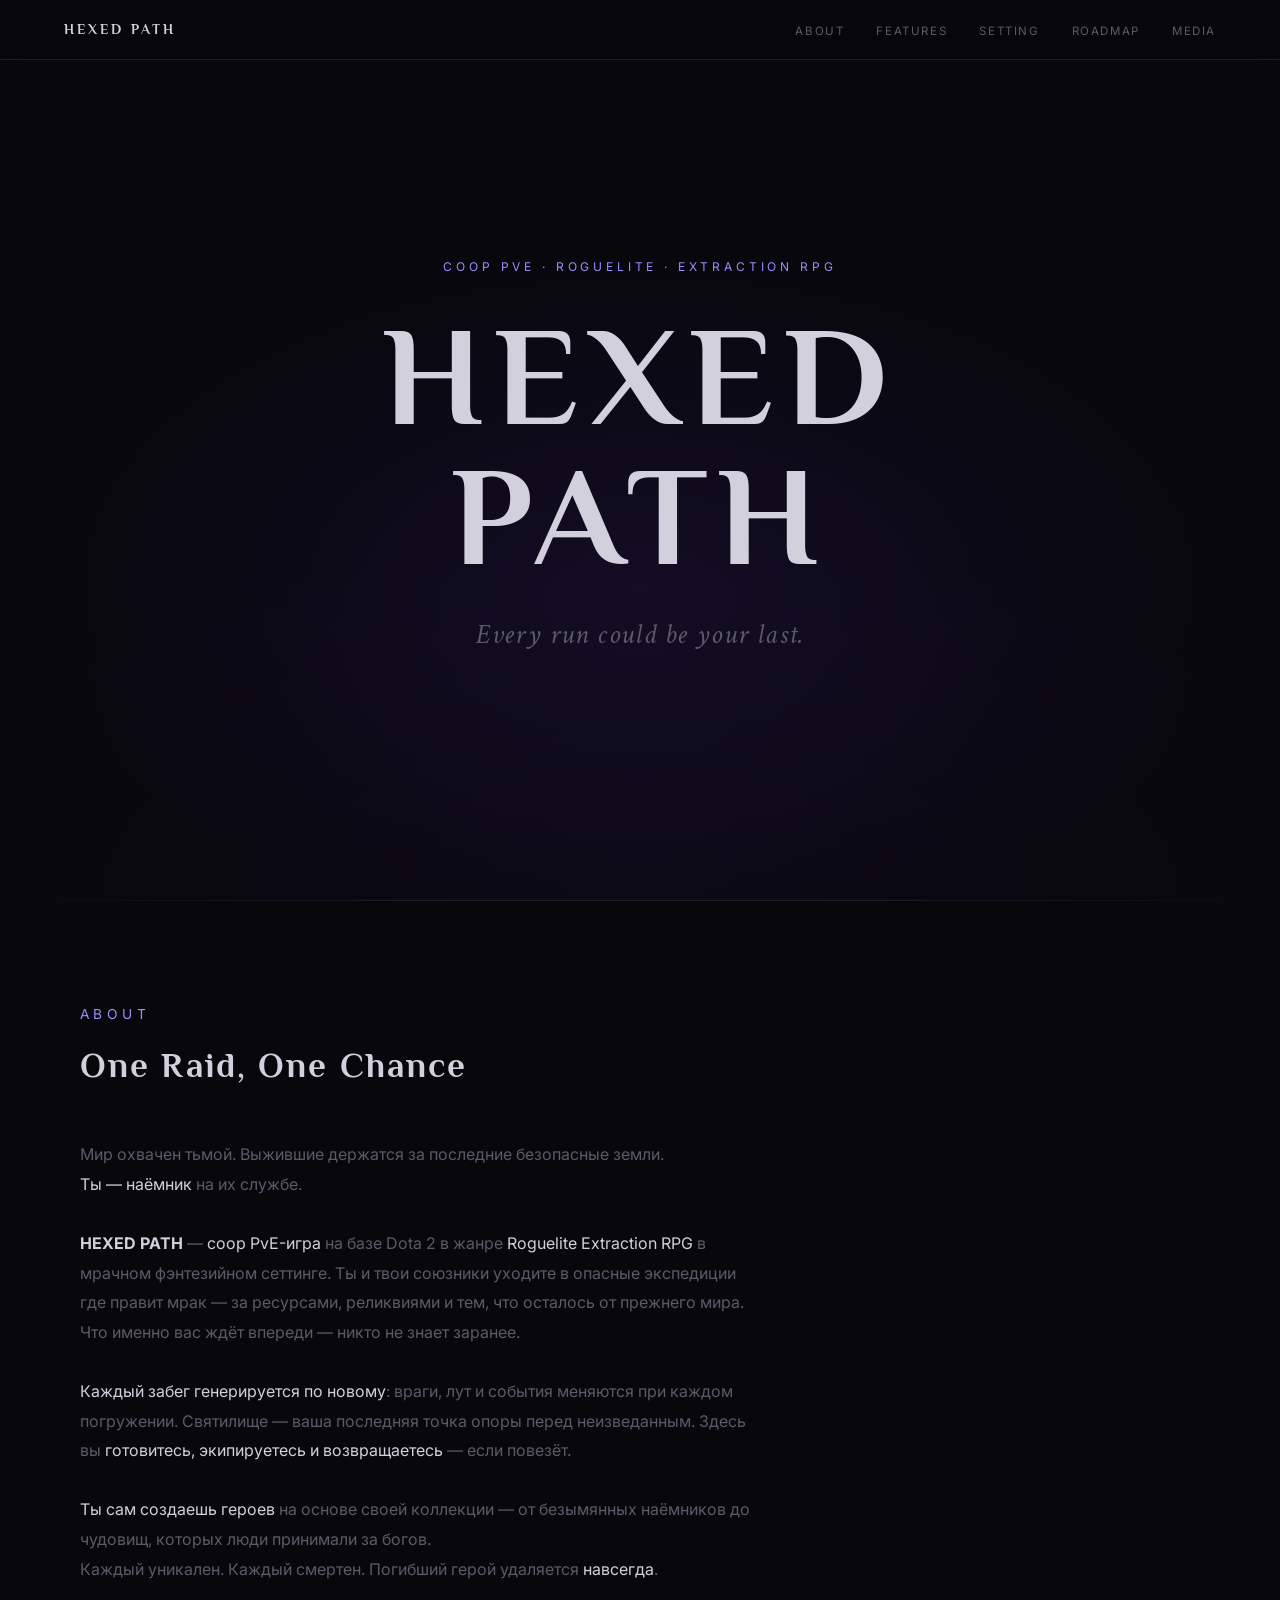
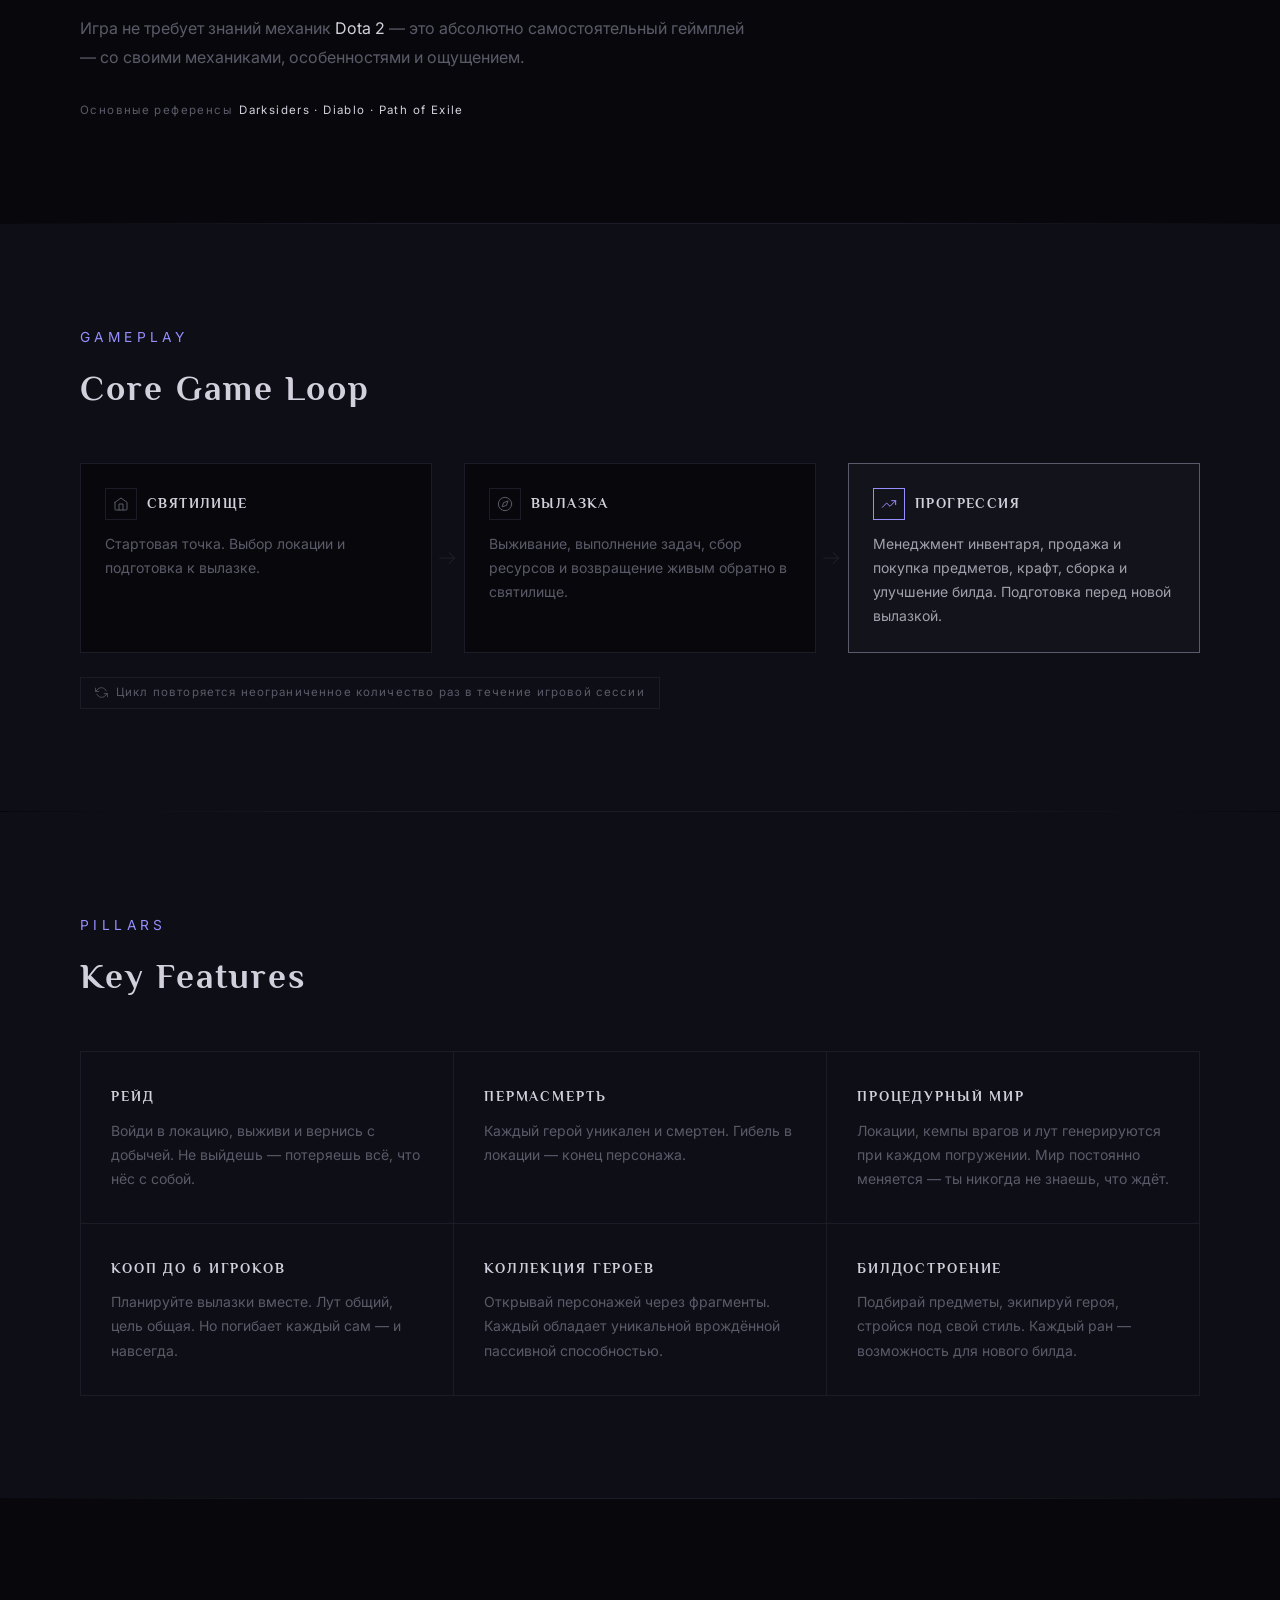
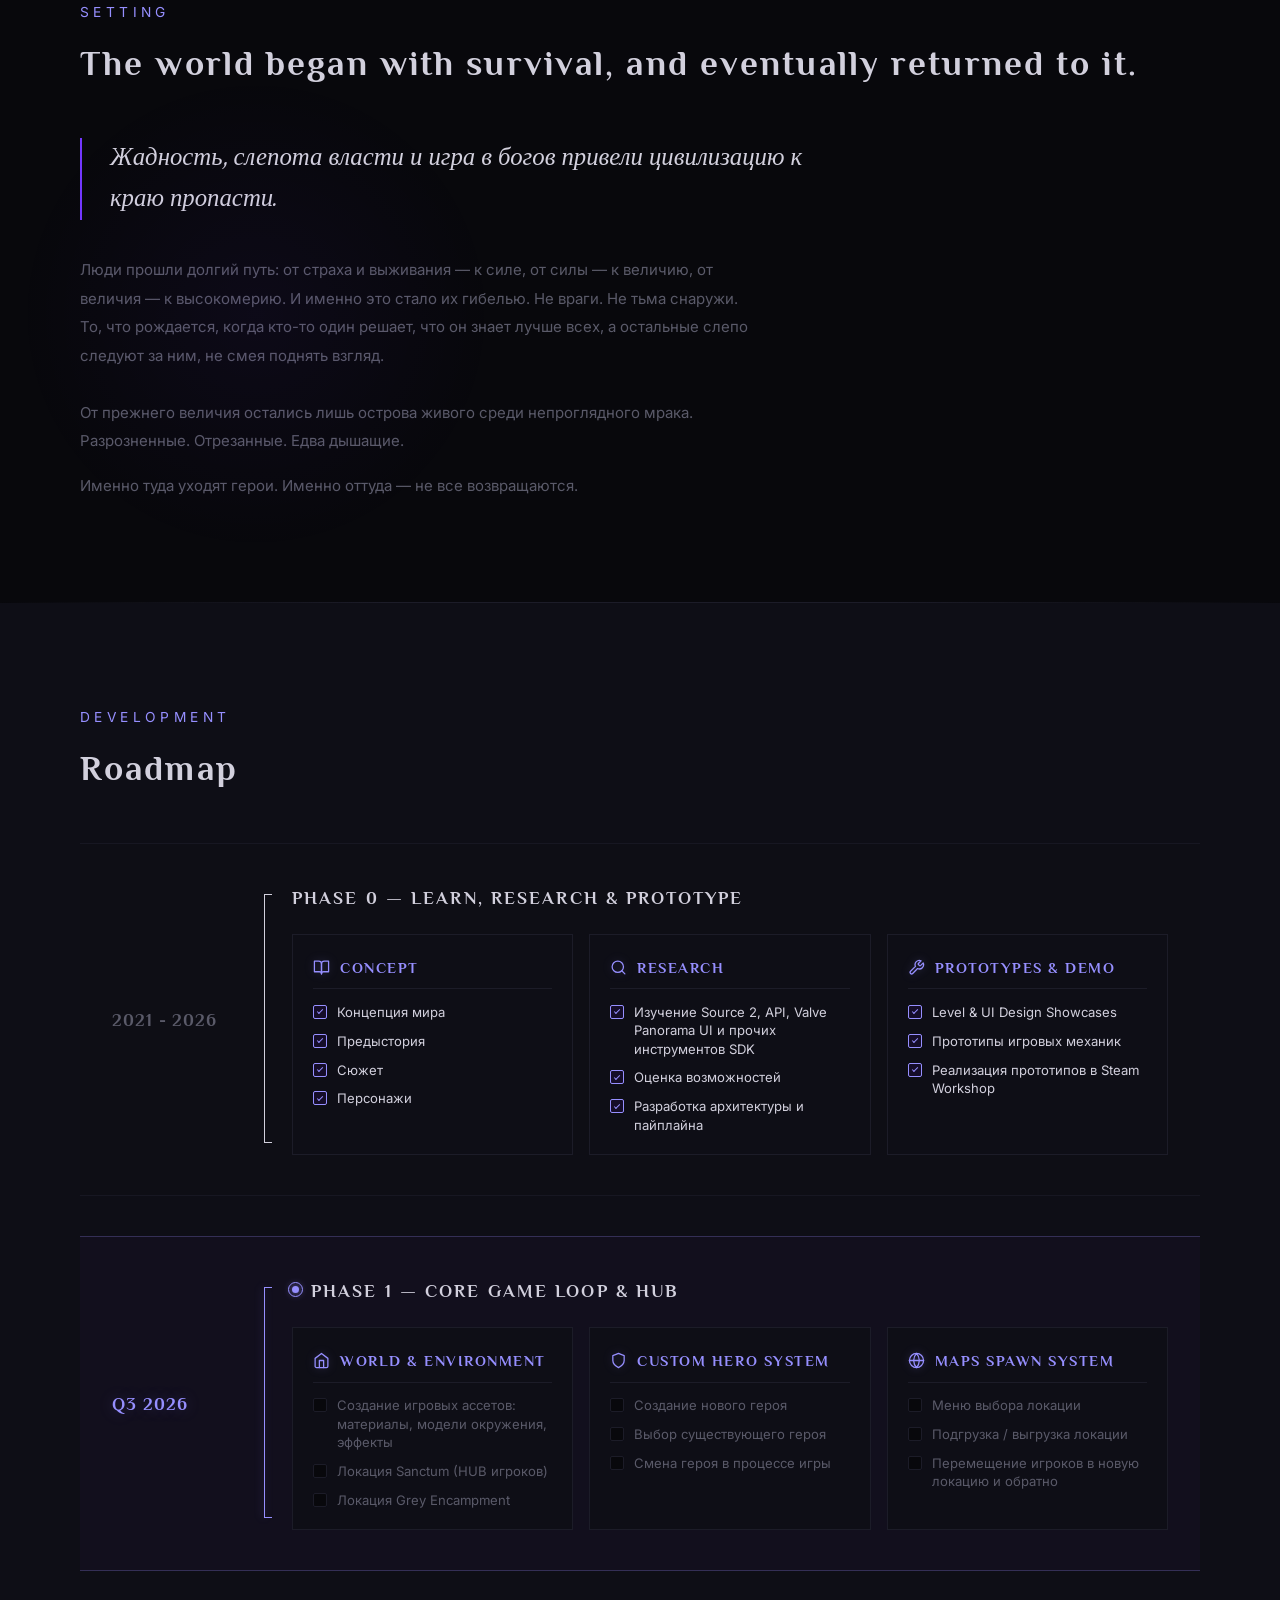
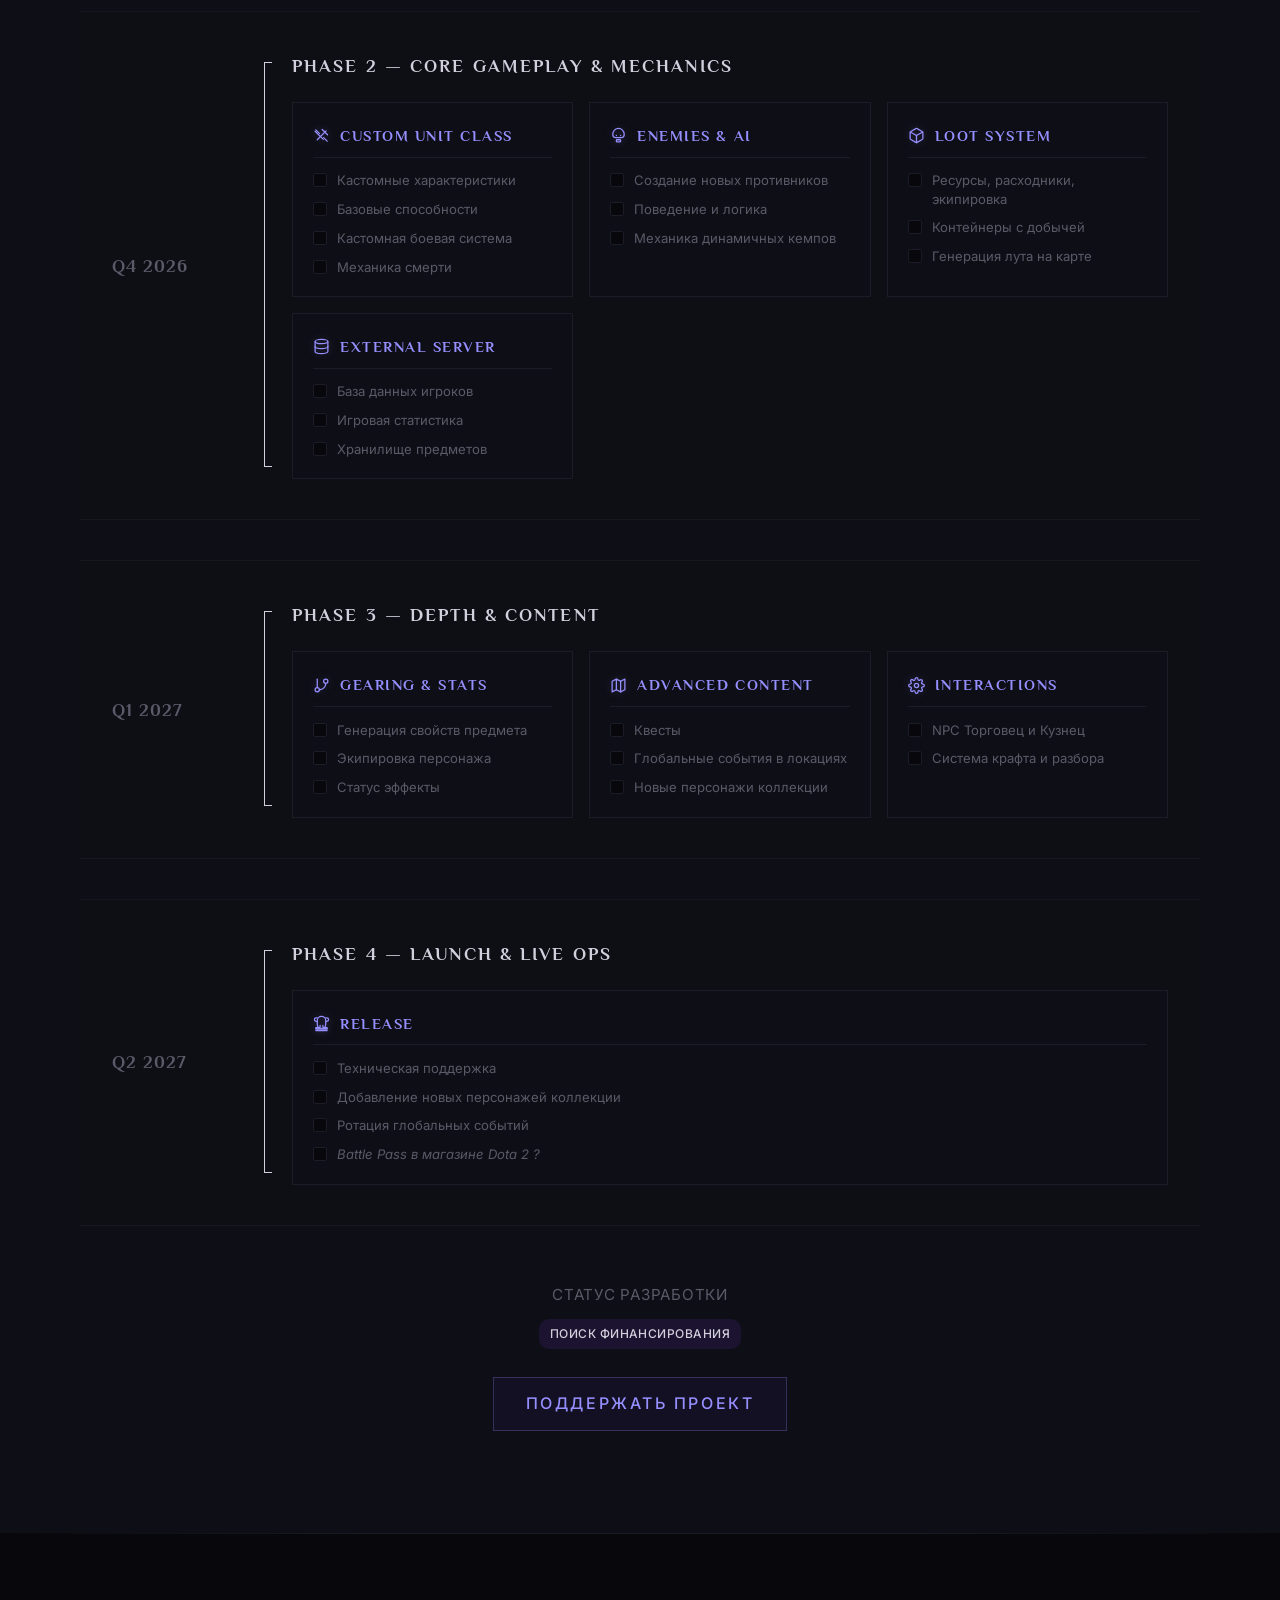
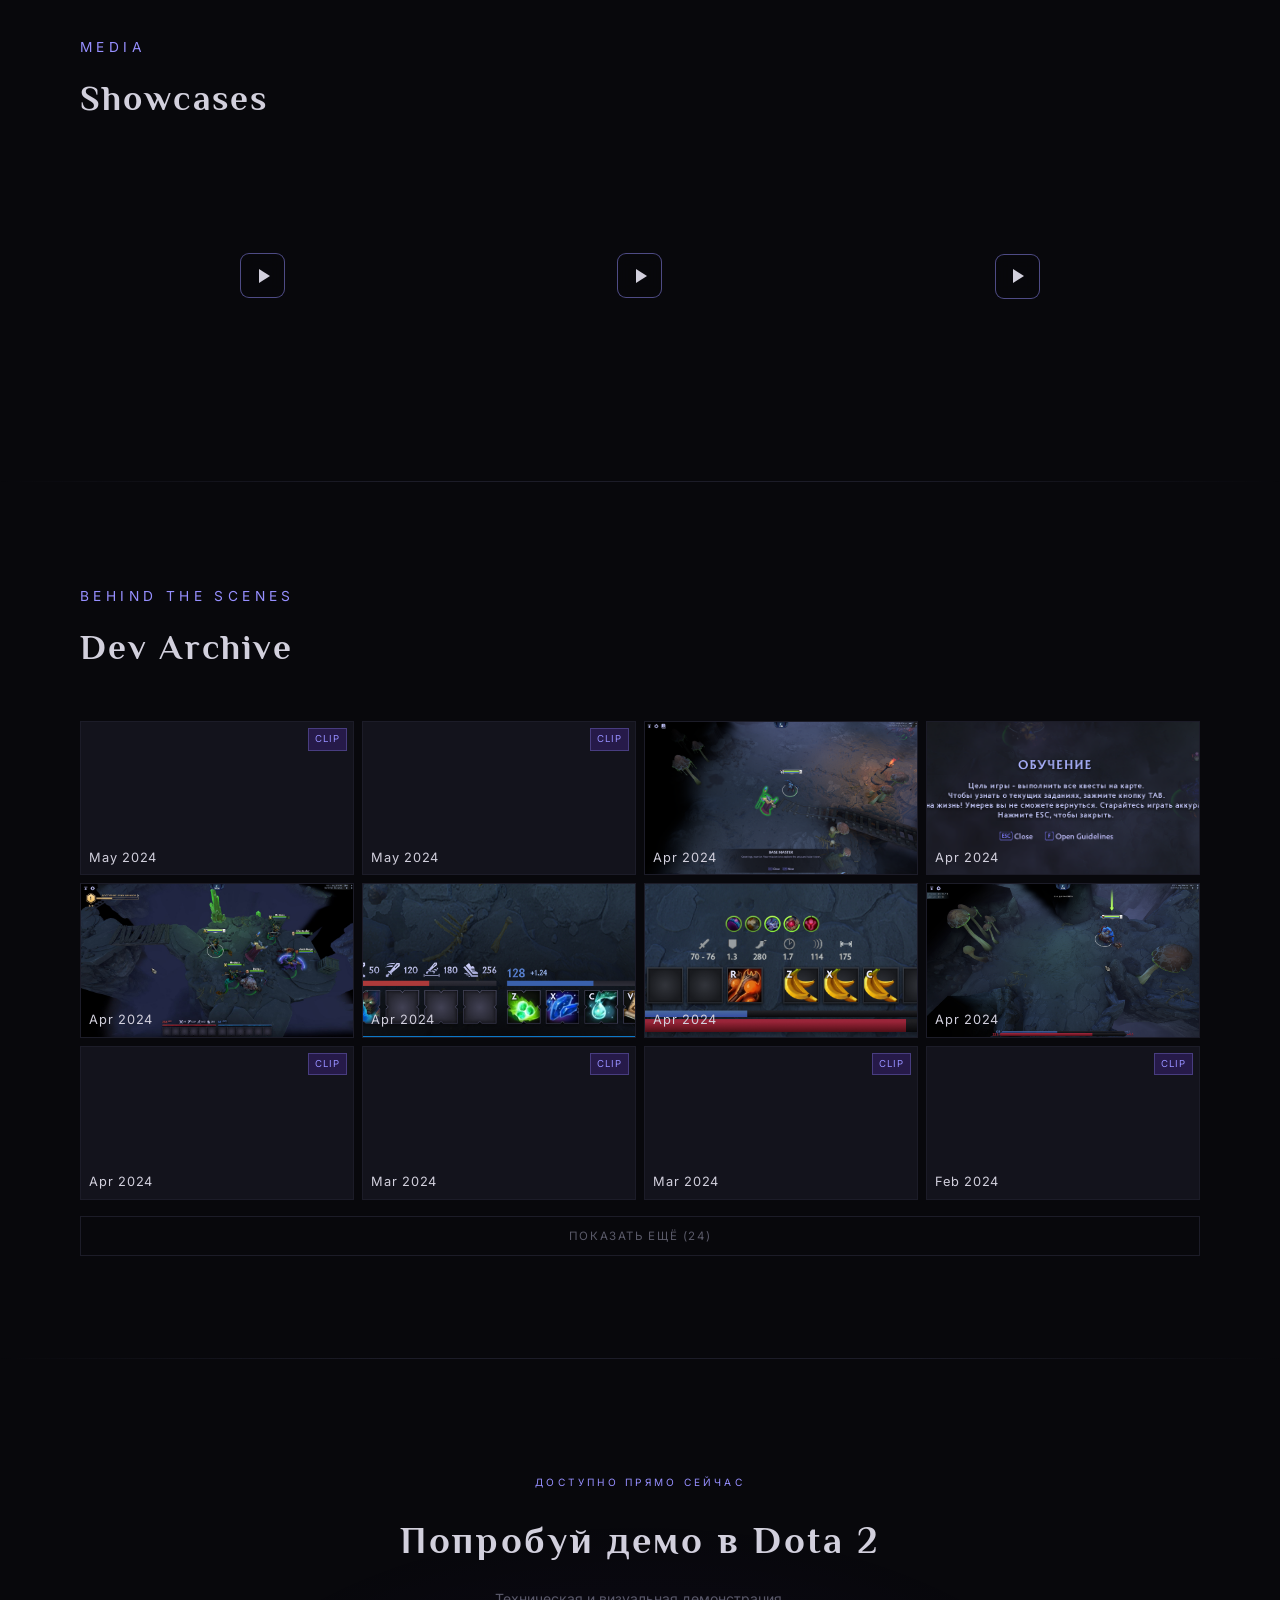
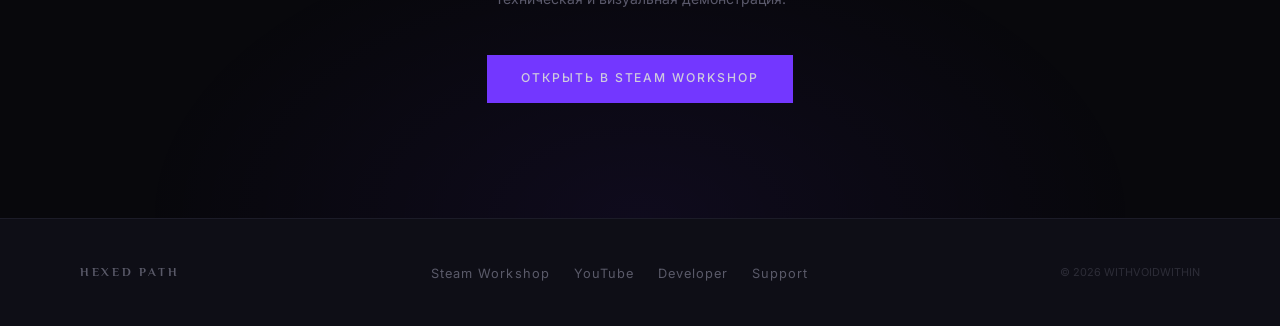
==== commit 910ea87a: "Show date badge in devlog lightbox" ====
--- a/index.html
+++ b/index.html
@@ -949,6 +949,10 @@
                 vid.autoplay = true;
                 media.appendChild(vid);
             }
+            const dateTag = document.createElement('span');
+            dateTag.className = 'devlog-lb-date';
+            dateTag.textContent = devlogDateLabel(item.f);
+            media.appendChild(dateTag);
         }
 
         function devlogCloseLb() {
--- a/assets/styles.css
+++ b/assets/styles.css
@@ -954,9 +954,9 @@
     position: absolute;
     bottom: 6px;
     left: 8px;
-    font-size: 0.6rem;
+    font-size: 0.8rem;
     letter-spacing: 0.06em;
-    color: rgba(210,208,221,0.4);
+    color: var(--text);
 }
 
 .devlog-more {
@@ -997,11 +997,28 @@
     pointer-events: all;
 }
 
+.devlog-lb-media {
+    position: relative;
+}
+
 .devlog-lb-media img,
 .devlog-lb-media video {
     max-width: 90vw;
     max-height: 85vh;
     display: block;
+}
+
+.devlog-lb-date {
+    position: absolute;
+    top: 8px;
+    left: 10px;
+    font-size: 0.8rem;
+    letter-spacing: 0.1em;
+    text-transform: uppercase;
+    color: var(--text);
+    background: rgba(8, 8, 12, 0.9);
+    padding: 3px 8px;
+    pointer-events: none;
 }
 
 .devlog-lb-close,
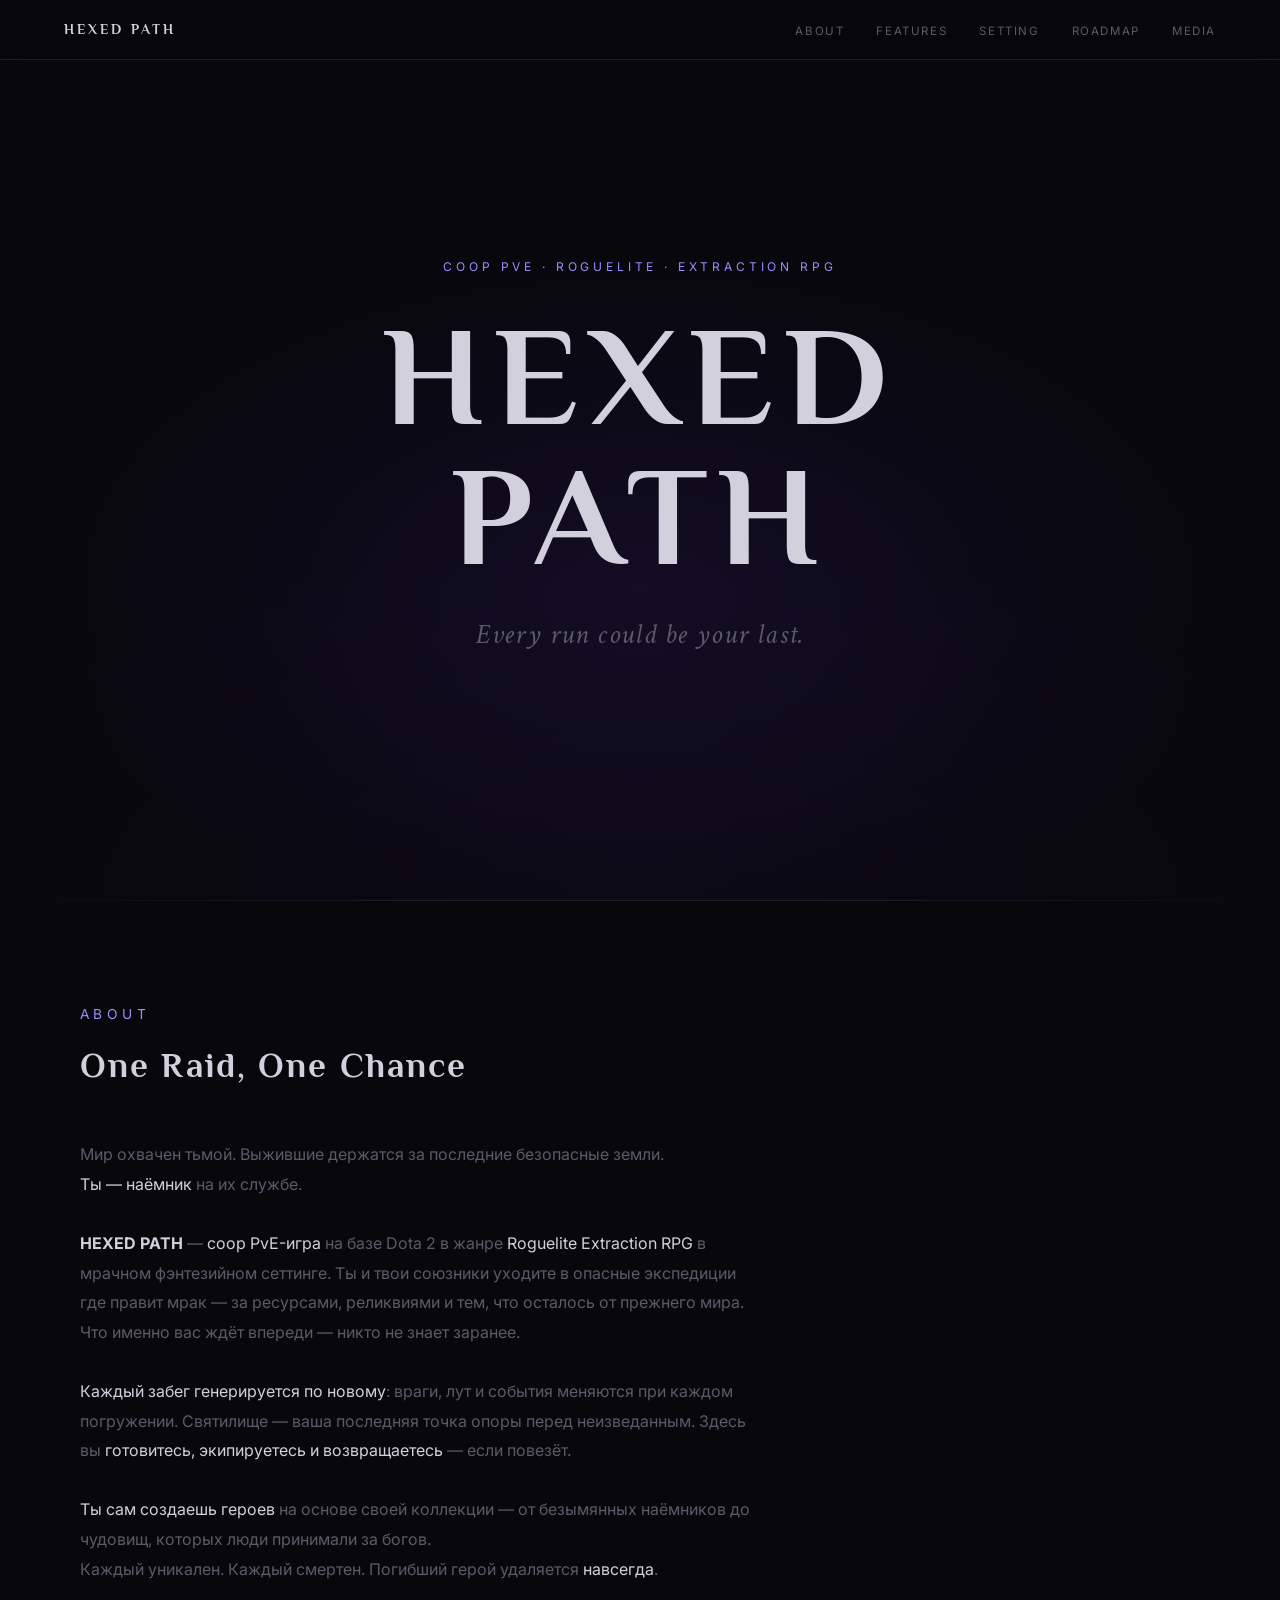
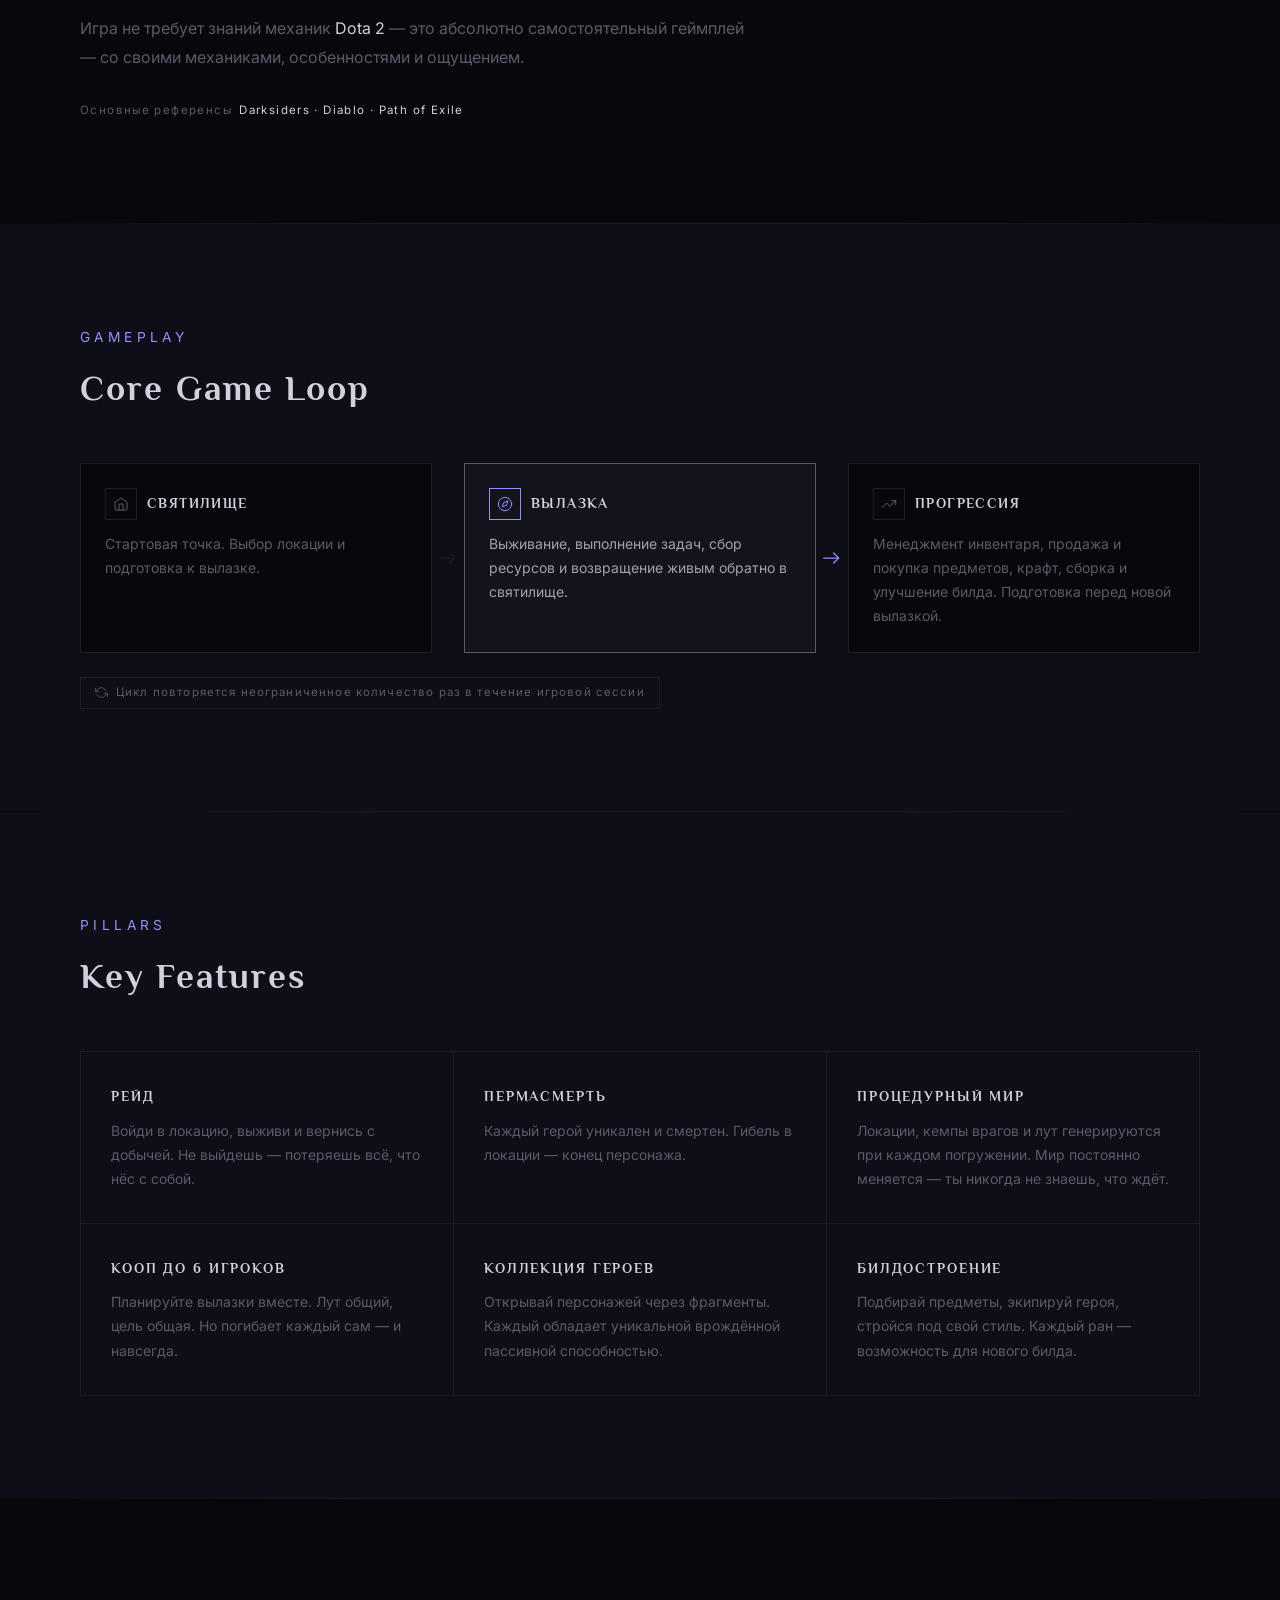
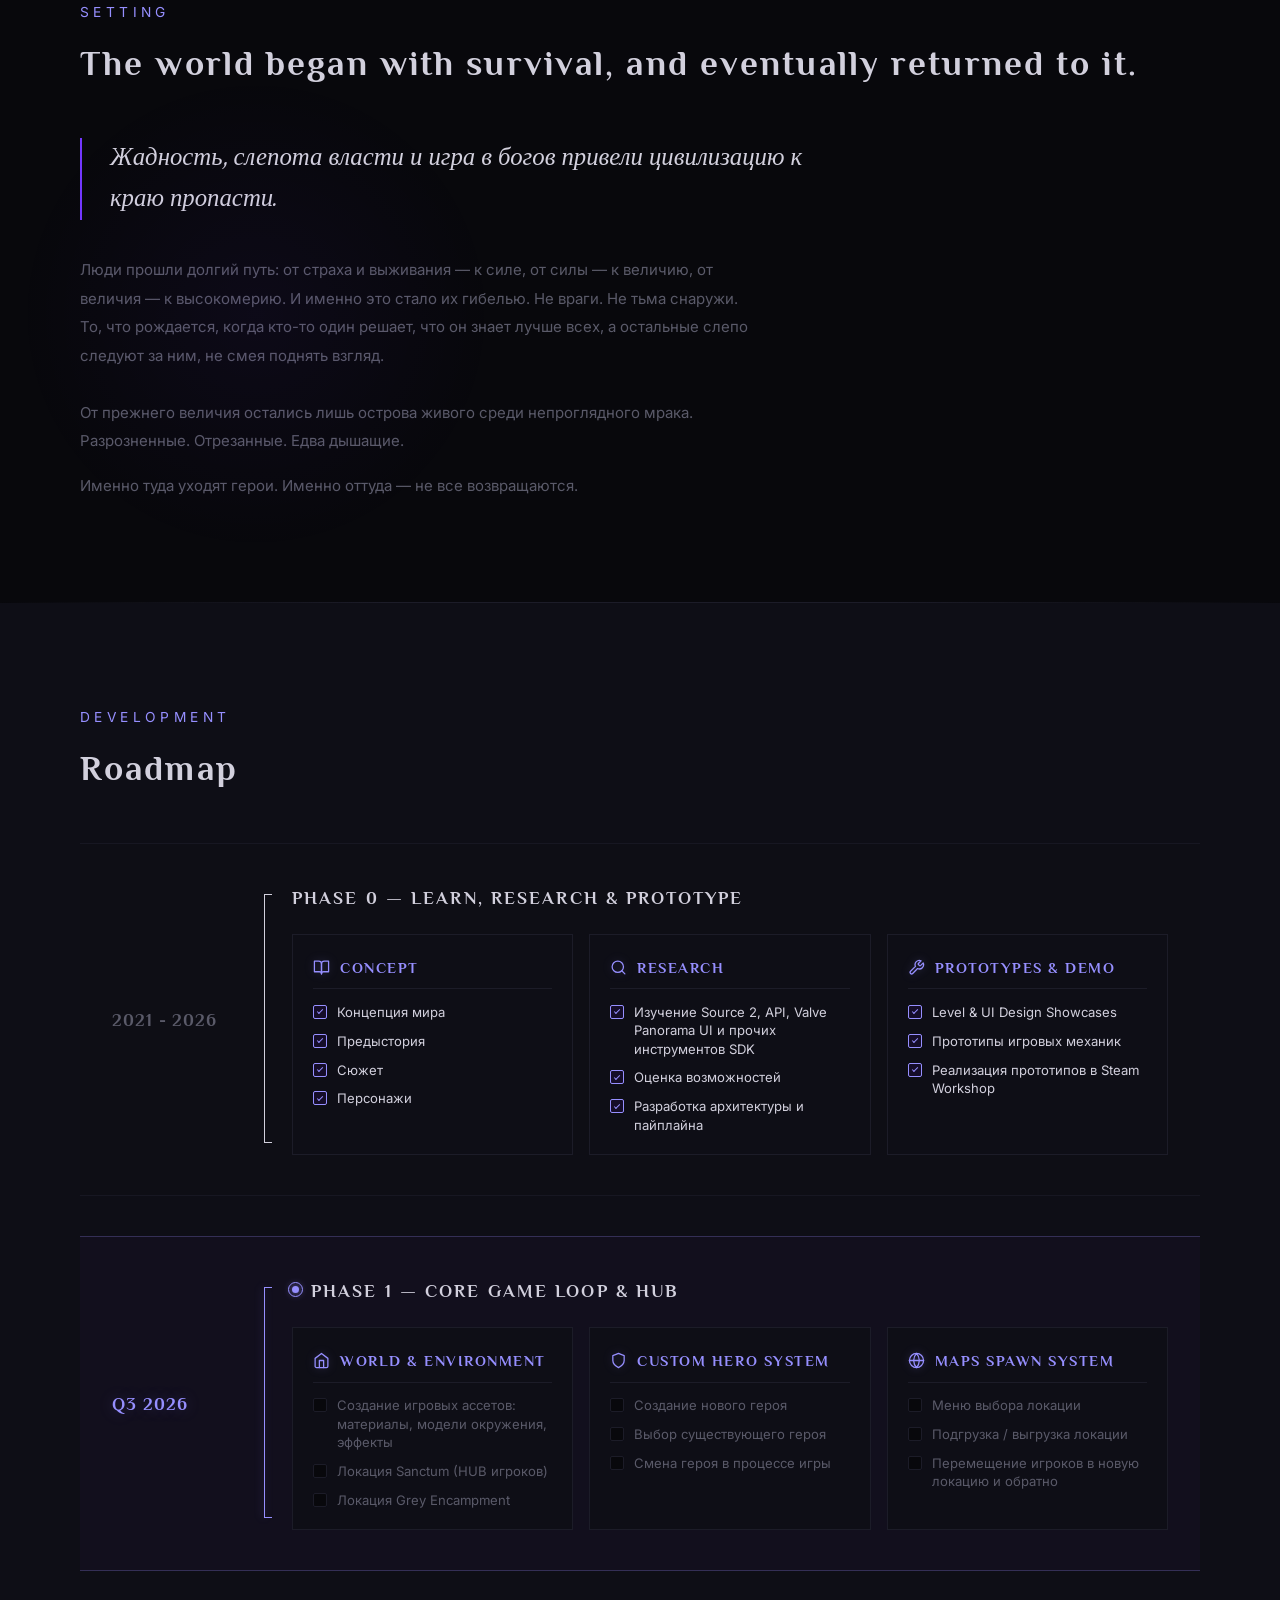
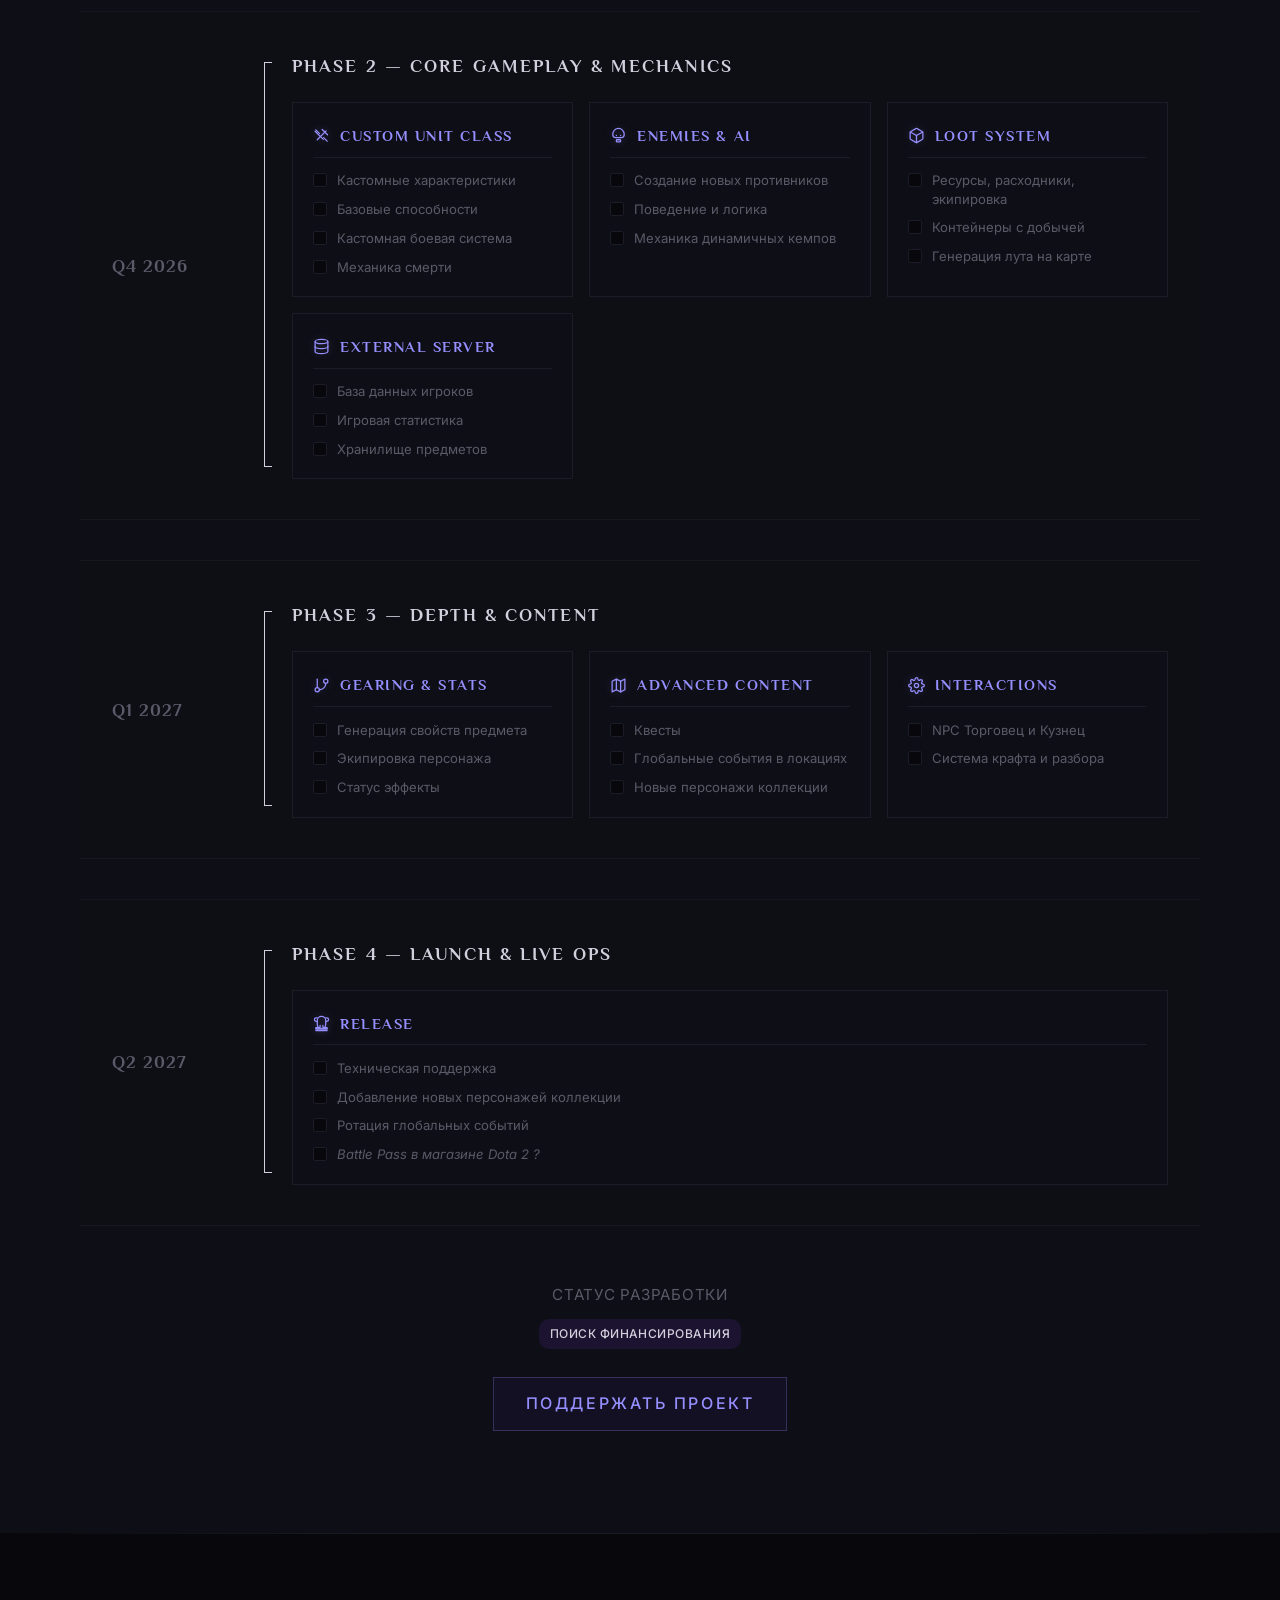
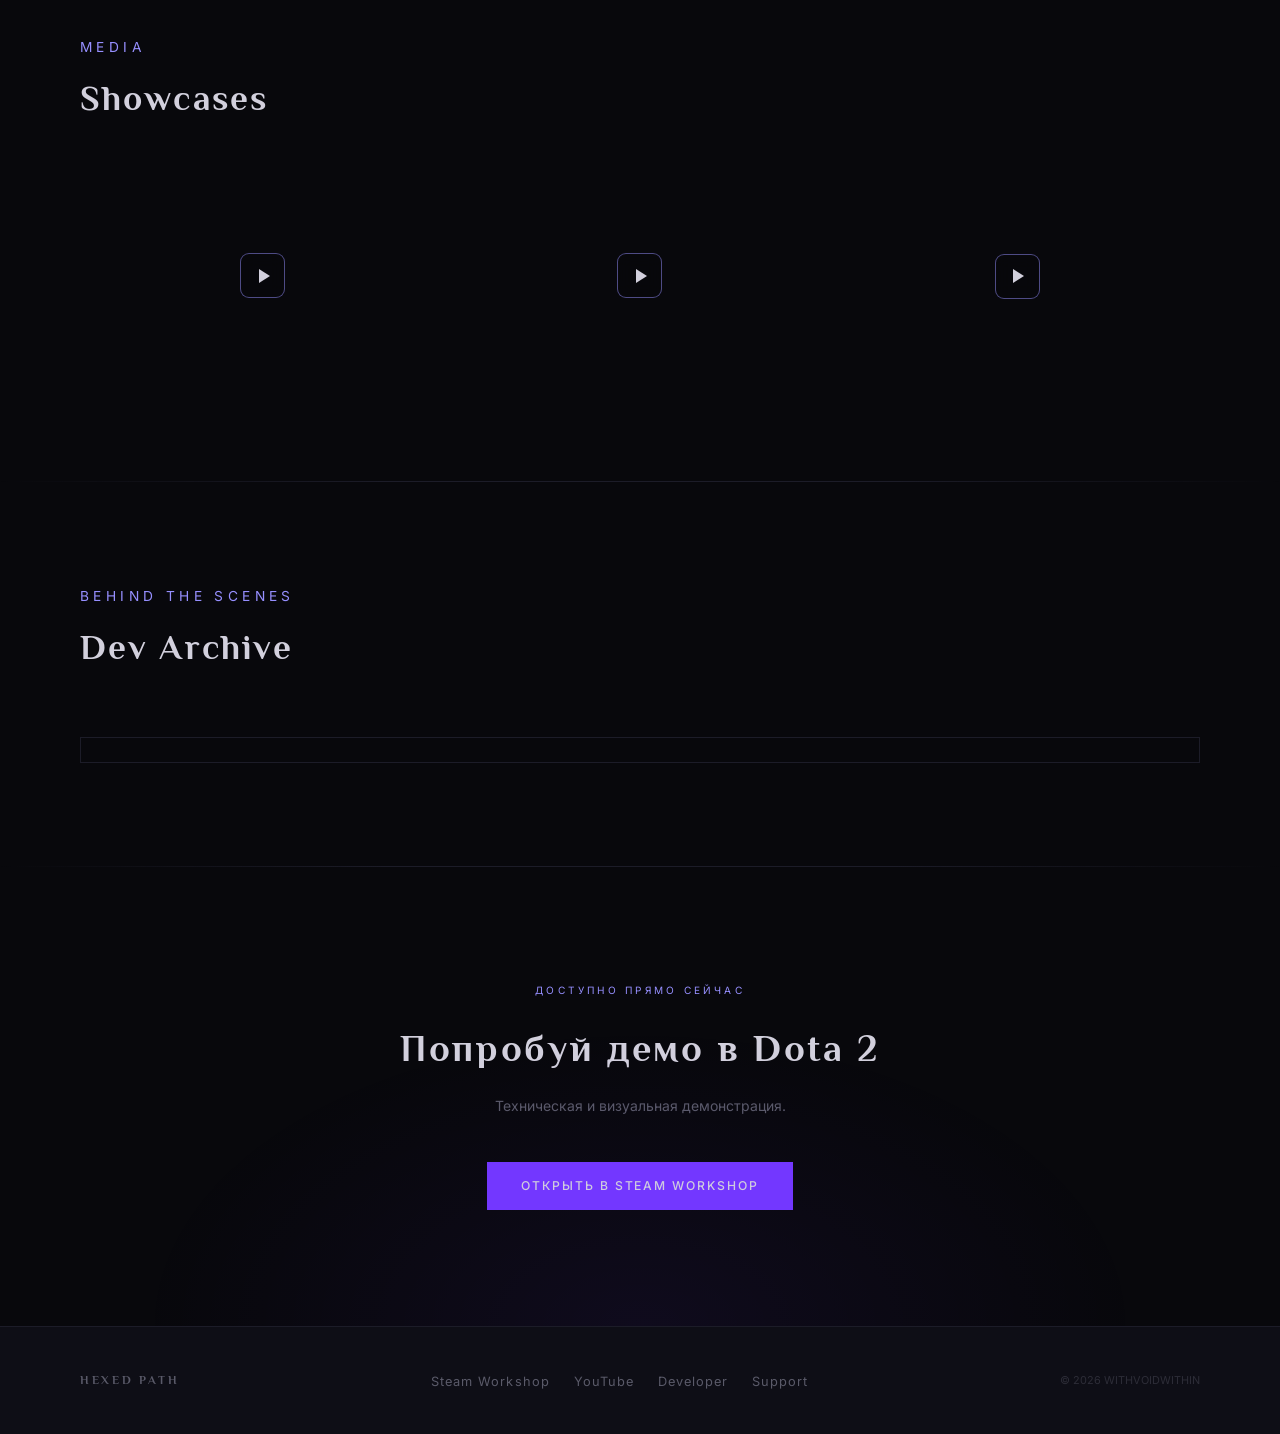
==== commit 092cb6bd: "Extract inline JS into scripts.js" ====
--- a/index.html
+++ b/index.html
@@ -773,209 +773,7 @@
         </div>
     </footer>
 
-    <script>
-        // Scroll reveal
-        const reveals = document.querySelectorAll('.reveal');
-        const revealObs = new IntersectionObserver((entries) => {
-            entries.forEach((entry, i) => {
-                if (entry.isIntersecting) {
-                    setTimeout(() => entry.target.classList.add('visible'), i * 55);
-                    revealObs.unobserve(entry.target);
-                }
-            });
-        }, { threshold: 0.08 });
-        reveals.forEach(el => revealObs.observe(el));
-
-        // Nav active link highlight on scroll
-        const sections = document.querySelectorAll('section[id]');
-        const navAnchors = document.querySelectorAll('.nav-links a');
-        function updateNav() {
-            let current = '';
-            sections.forEach(s => {
-                if (window.scrollY >= s.offsetTop - 80) current = s.id;
-            });
-            navAnchors.forEach(a => {
-                a.classList.toggle('active', a.getAttribute('href') === `#${current}`);
-            });
-        }
-        window.addEventListener('scroll', updateNav, { passive: true });
-
-        // Game loop animation
-        const LOOP_CARDS = 3;
-        const LOOP_STEP = 1800;
-        let loopCurrent = 0;
-
-        function loopTick() {
-            for (let i = 0; i < LOOP_CARDS; i++) {
-                document.getElementById('loop-card-' + i).classList.remove('active');
-            }
-            for (let i = 0; i < LOOP_CARDS - 1; i++) {
-                document.getElementById('loop-arr-' + i).classList.remove('active');
-            }
-            document.getElementById('loop-card-' + loopCurrent).classList.add('active');
-            if (loopCurrent < LOOP_CARDS - 1) {
-                document.getElementById('loop-arr-' + loopCurrent).classList.add('active');
-            }
-            loopCurrent = (loopCurrent + 1) % LOOP_CARDS;
-        }
-
-        loopTick();
-        setInterval(loopTick, LOOP_STEP);
-
-        const DEVLOG = [
-            { f: '2024_05_14.mp4', t: 'video' },
-            { f: '2024_05_07.mp4', t: 'video' },
-            { f: '2024_04_22.png', t: 'img' },
-            { f: '2024_04_21.png', t: 'img' },
-            { f: '2024_04_11.jpg', t: 'img' },
-            { f: '2024_04_10.png', t: 'img' },
-            { f: '2024_04_05.png', t: 'img' },
-            { f: '2024_04_04.png', t: 'img' },
-            { f: '2024_04_02.mp4', t: 'video' },
-            { f: '2024_03_29.mp4', t: 'video' },
-            { f: '2024_03_27.mp4', t: 'video' },
-            { f: '2024_02_29.mp4', t: 'video' },
-            { f: '2024_02_22.mp4', t: 'video' },
-            { f: '2024_02_21.png', t: 'img' },
-            { f: '2023_12_02.mp4', t: 'video' },
-            { f: '2023_11_27.mp4', t: 'video' },
-            { f: '2023_11_21.mp4', t: 'video' },
-            { f: '2023_11_18.mp4', t: 'video' },
-            { f: '2023_11_09.mp4', t: 'video' },
-            { f: '2023_11_07.mp4', t: 'video' },
-            { f: '2023_10_25.png', t: 'img' },
-            { f: '2023_10_13.mp4', t: 'video' },
-            { f: '2023_10_06.png', t: 'img' },
-            { f: '2023_09_27.mp4', t: 'video' },
-            { f: '2023_09_26.mp4', t: 'video' },
-            { f: '2023_09_12.png', t: 'img' },
-            { f: '2023_09_10.png', t: 'img' },
-            { f: '2023_08_30.mp4', t: 'video' },
-            { f: '2023_08_20.mp4', t: 'video' },
-            { f: '2023_08_19.png', t: 'img' },
-            { f: '2023_08_16.png', t: 'img' },
-            { f: '2023_08_16.mp4', t: 'video' },
-            { f: '2023_08_15.mp4', t: 'video' },
-            { f: '2023_07_17.png', t: 'img' },
-            { f: '2023_06_25.mp4', t: 'video' },
-            { f: '2023_06_20.png', t: 'img' }
-        ];
-
-        const DEVLOG_BATCH = 12;
-        let devlogShown = DEVLOG_BATCH;
-
-        function devlogDateLabel(f) {
-            const p = f.split('_');
-            const months = ['Jan','Feb','Mar','Apr','May','Jun','Jul','Aug','Sep','Oct','Nov','Dec'];
-            return months[parseInt(p[1]) - 1] + ' ' + p[0];
-        }
-
-        function buildDevlogItem(item, index) {
-            const el = document.createElement('div');
-            el.className = 'devlog-item';
-
-            if (item.t === 'img') {
-                const img = document.createElement('img');
-                img.src = 'assets/devlog/' + item.f;
-                img.loading = 'lazy';
-                img.alt = '';
-                el.appendChild(img);
-            } else {
-                const vid = document.createElement('video');
-                vid.src = 'assets/devlog/' + item.f;
-                vid.preload = 'metadata';
-                vid.muted = true;
-                el.appendChild(vid);
-                const tag = document.createElement('span');
-                tag.className = 'devlog-video-tag';
-                tag.textContent = 'clip';
-                el.appendChild(tag);
-            }
-
-            const overlay = document.createElement('div');
-            overlay.className = 'devlog-item-overlay';
-            overlay.innerHTML = '<div class="devlog-item-play"><svg viewBox="0 0 24 24"><path d="M8 5v14l11-7z"/></svg></div>';
-            el.appendChild(overlay);
-
-            const dateTag = document.createElement('span');
-            dateTag.className = 'devlog-date-tag';
-            dateTag.textContent = devlogDateLabel(item.f);
-            el.appendChild(dateTag);
-
-            el.addEventListener('click', () => devlogOpenLb(index));
-            return el;
-        }
-
-        function renderDevlog() {
-            const grid = document.getElementById('devlogGrid');
-            const btn = document.getElementById('devlogMore');
-            grid.innerHTML = '';
-            const count = Math.min(devlogShown, DEVLOG.length);
-            for (let i = 0; i < count; i++) grid.appendChild(buildDevlogItem(DEVLOG[i], i));
-            const remaining = DEVLOG.length - devlogShown;
-            btn.style.display = remaining <= 0 ? 'none' : 'block';
-            btn.textContent = 'Показать ещё (' + remaining + ')';
-        }
-
-        let lbIndex = 0;
-        const lb = document.createElement('div');
-        lb.className = 'devlog-lb';
-        lb.innerHTML = `
-            <div class="devlog-lb-media" id="lbMedia"></div>
-            <button class="devlog-lb-close" id="lbClose"><svg viewBox="0 0 24 24"><line x1="18" y1="6" x2="6" y2="18"/><line x1="6" y1="6" x2="18" y2="18"/></svg></button>
-            <button class="devlog-lb-prev" id="lbPrev"><svg viewBox="0 0 24 24"><polyline points="15,18 9,12 15,6"/></svg></button>
-            <button class="devlog-lb-next" id="lbNext"><svg viewBox="0 0 24 24"><polyline points="9,18 15,12 9,6"/></svg></button>
-        `;
-        document.body.appendChild(lb);
-
-        function devlogOpenLb(index) {
-            lbIndex = index;
-            devlogUpdateLb();
-            lb.classList.add('open');
-        }
-
-        function devlogUpdateLb() {
-            const item = DEVLOG[lbIndex];
-            const media = document.getElementById('lbMedia');
-            media.innerHTML = '';
-            if (item.t === 'img') {
-                const img = document.createElement('img');
-                img.src = 'assets/devlog/' + item.f;
-                media.appendChild(img);
-            } else {
-                const vid = document.createElement('video');
-                vid.src = 'assets/devlog/' + item.f;
-                vid.controls = true;
-                vid.autoplay = true;
-                media.appendChild(vid);
-            }
-            const dateTag = document.createElement('span');
-            dateTag.className = 'devlog-lb-date';
-            dateTag.textContent = devlogDateLabel(item.f);
-            media.appendChild(dateTag);
-        }
-
-        function devlogCloseLb() {
-            lb.classList.remove('open');
-            document.getElementById('lbMedia').innerHTML = '';
-        }
-
-        document.getElementById('lbClose').addEventListener('click', devlogCloseLb);
-        document.getElementById('lbPrev').addEventListener('click', () => { lbIndex = (lbIndex - 1 + DEVLOG.length) % DEVLOG.length; devlogUpdateLb(); });
-        document.getElementById('lbNext').addEventListener('click', () => { lbIndex = (lbIndex + 1) % DEVLOG.length; devlogUpdateLb(); });
-        lb.addEventListener('click', (e) => { if (e.target === lb) devlogCloseLb(); });
-        document.addEventListener('keydown', (e) => {
-            if (!lb.classList.contains('open')) return;
-            if (e.key === 'Escape') devlogCloseLb();
-            if (e.key === 'ArrowLeft') { lbIndex = (lbIndex - 1 + DEVLOG.length) % DEVLOG.length; devlogUpdateLb(); }
-            if (e.key === 'ArrowRight') { lbIndex = (lbIndex + 1) % DEVLOG.length; devlogUpdateLb(); }
-        });
-
-        document.getElementById('devlogMore').addEventListener('click', () => { devlogShown += DEVLOG_BATCH; renderDevlog(); });
-
-        renderDevlog();
-    </script>
-
+    <script src="scripts.js"></script>
 </body>
 
 </html>
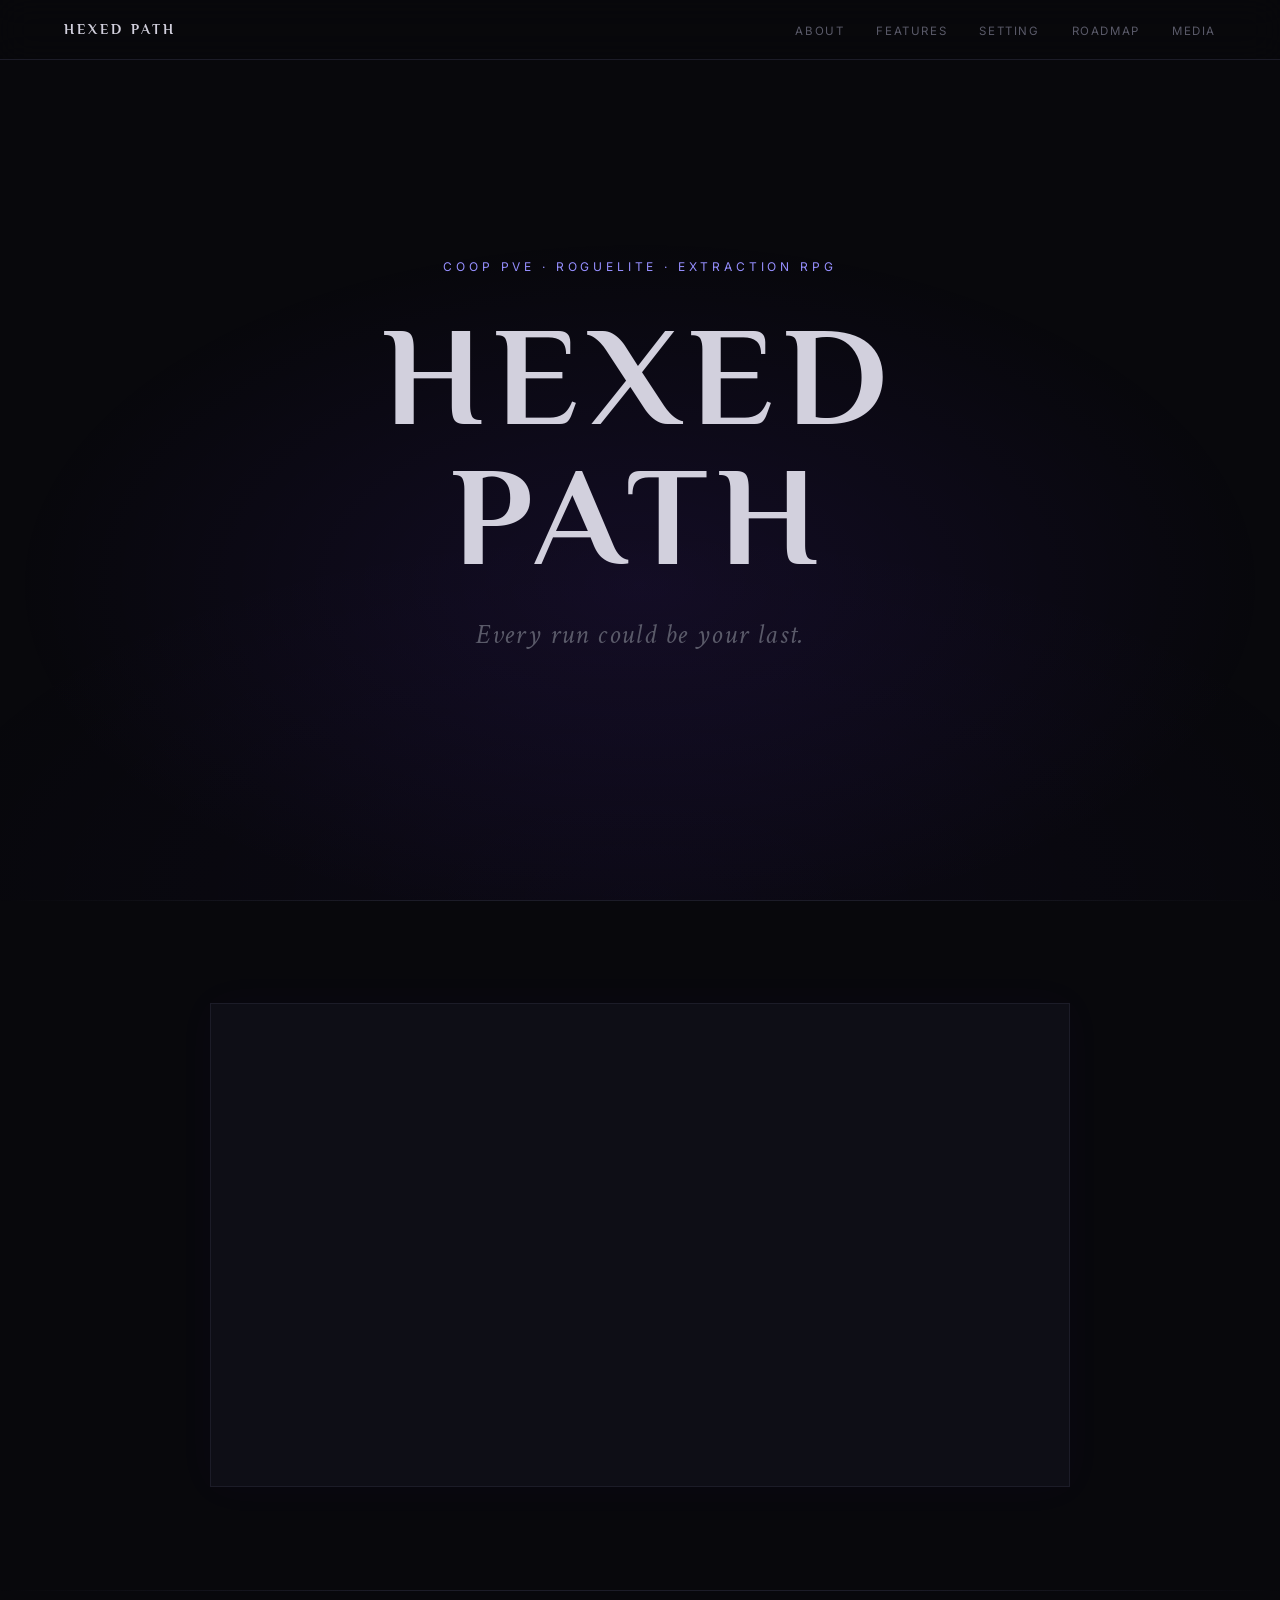
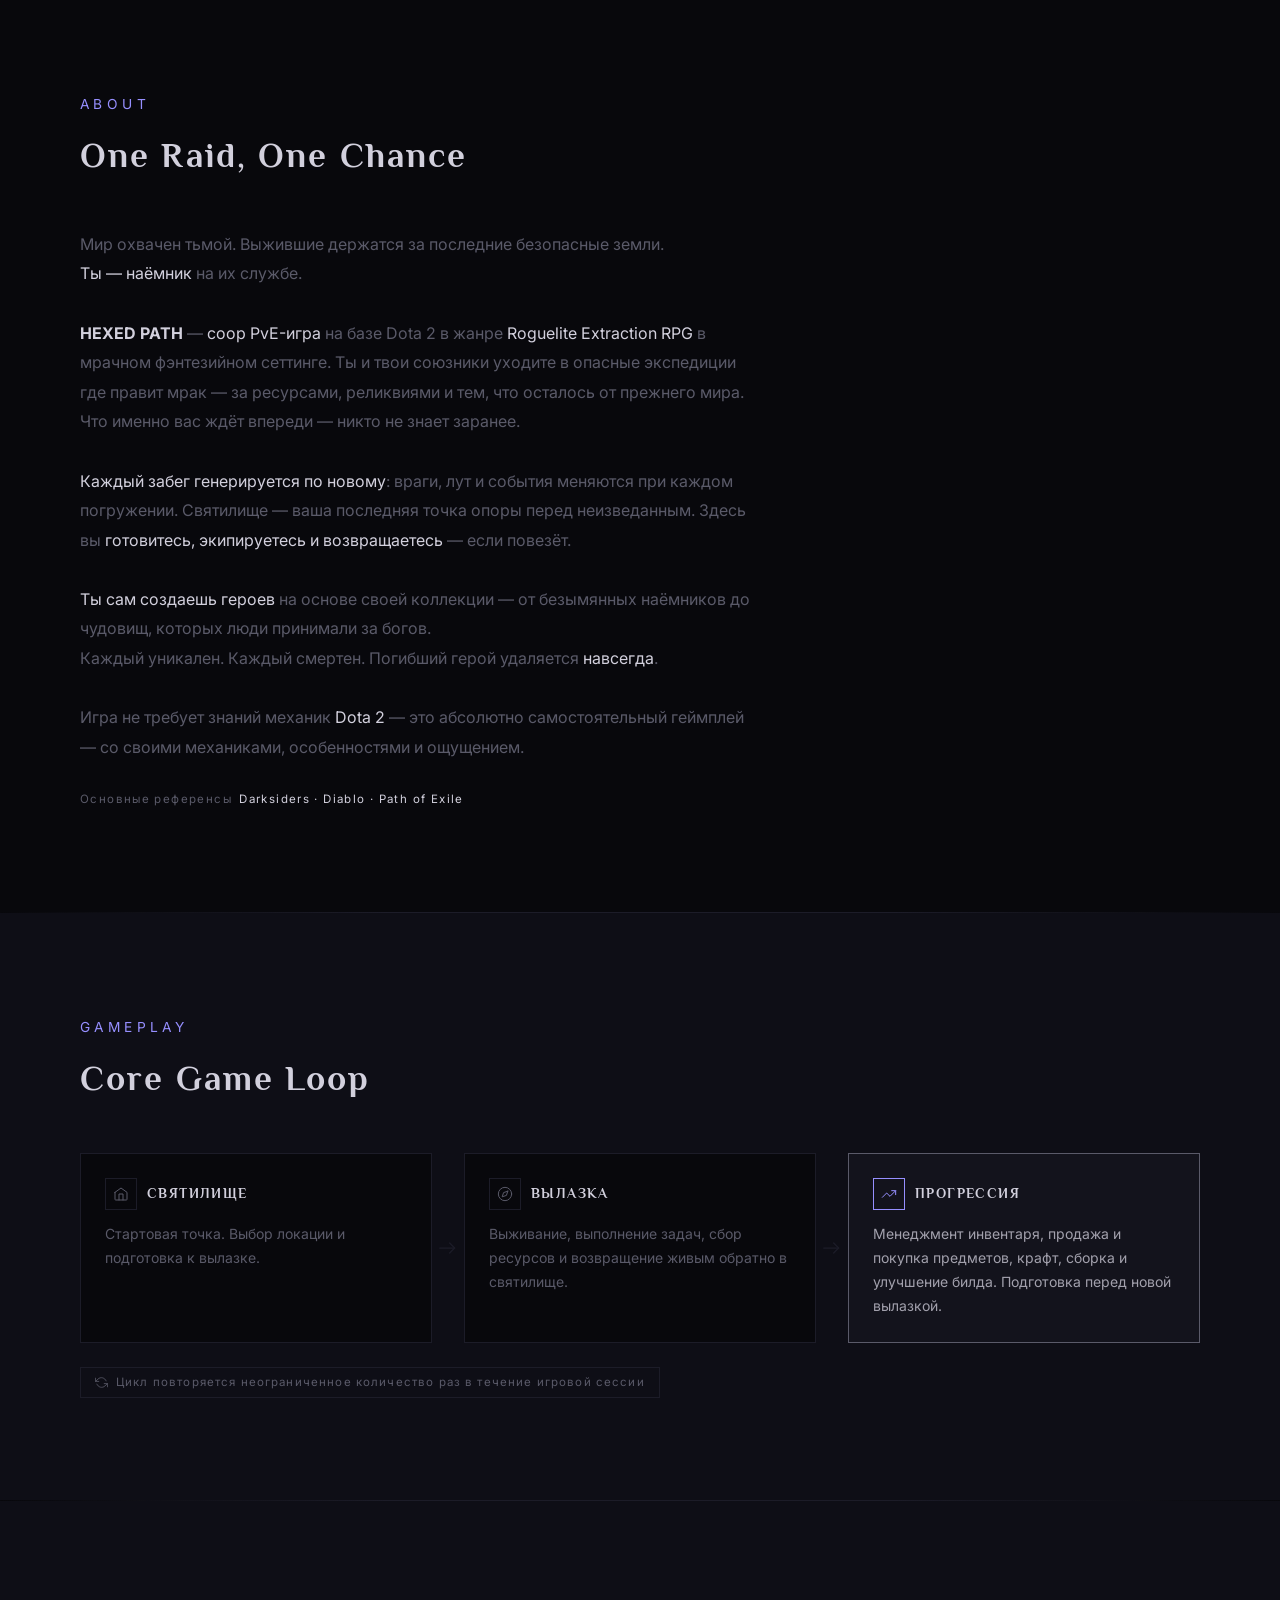
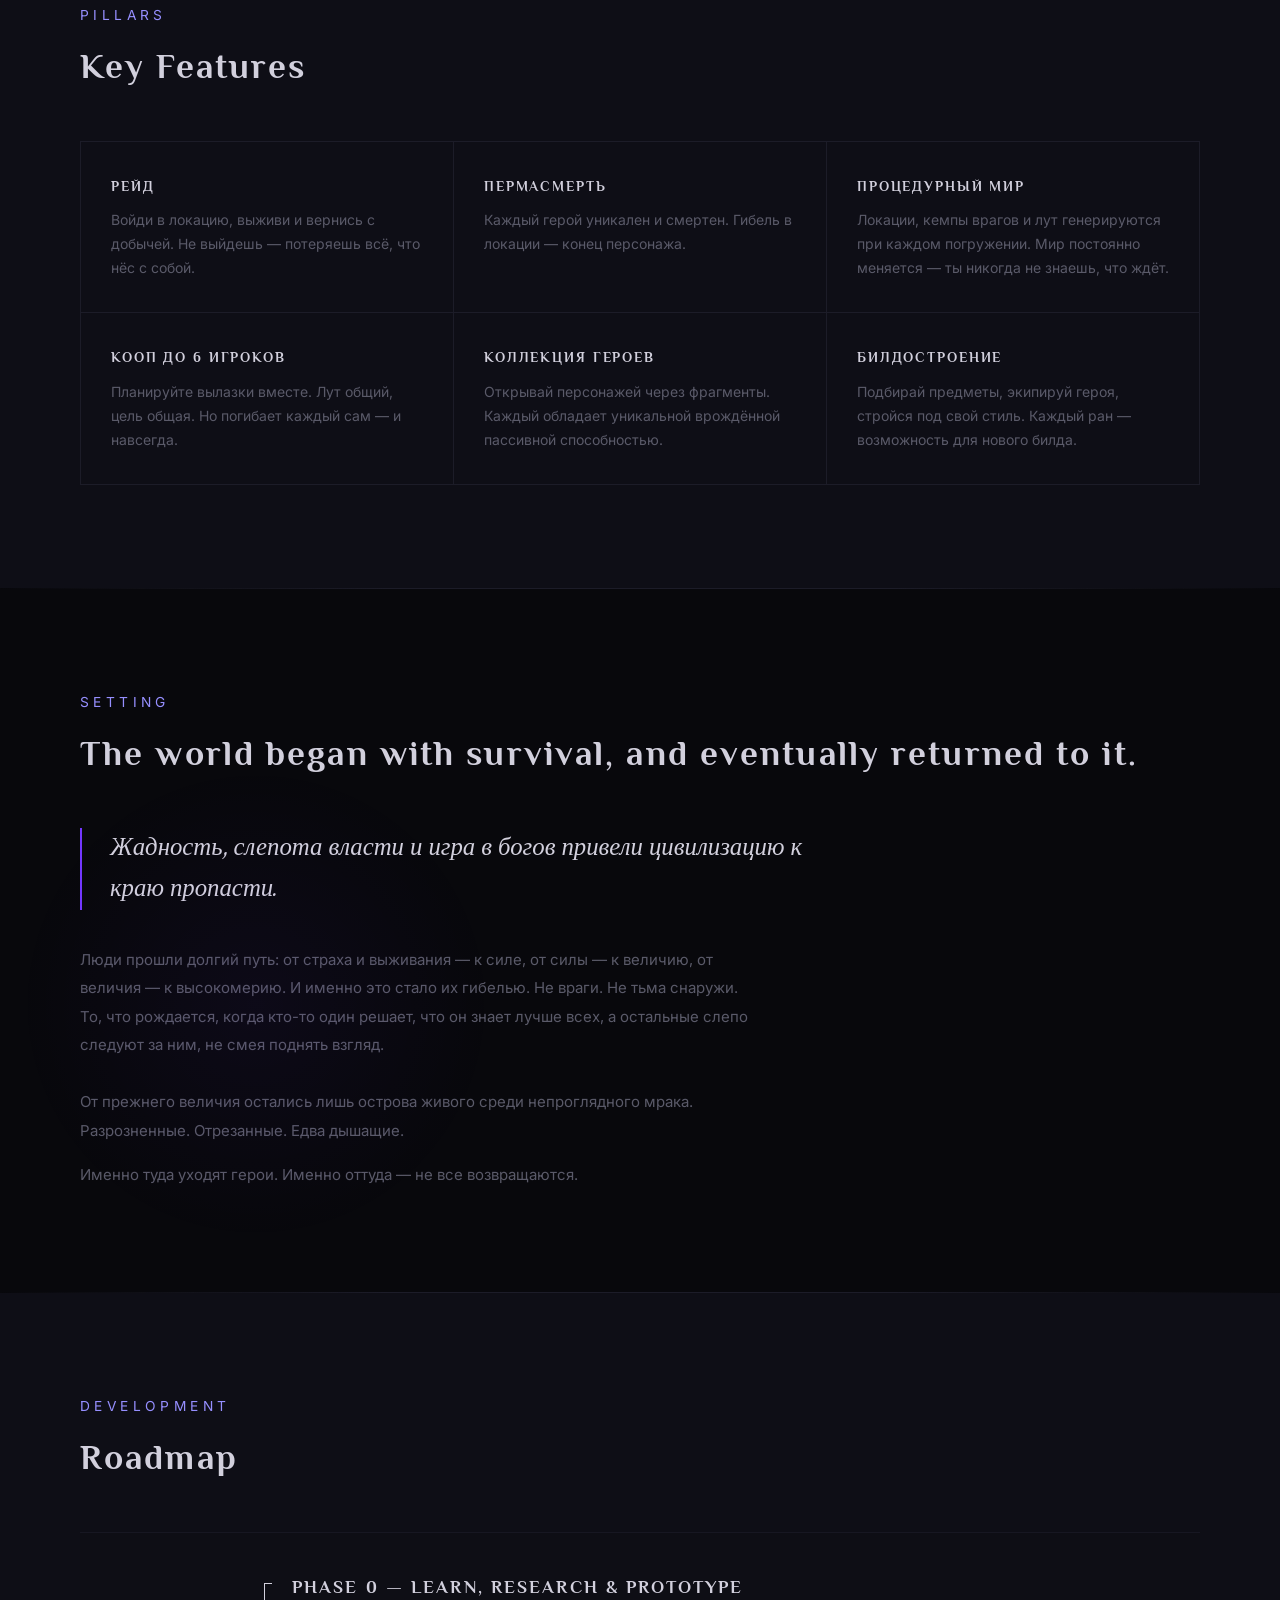
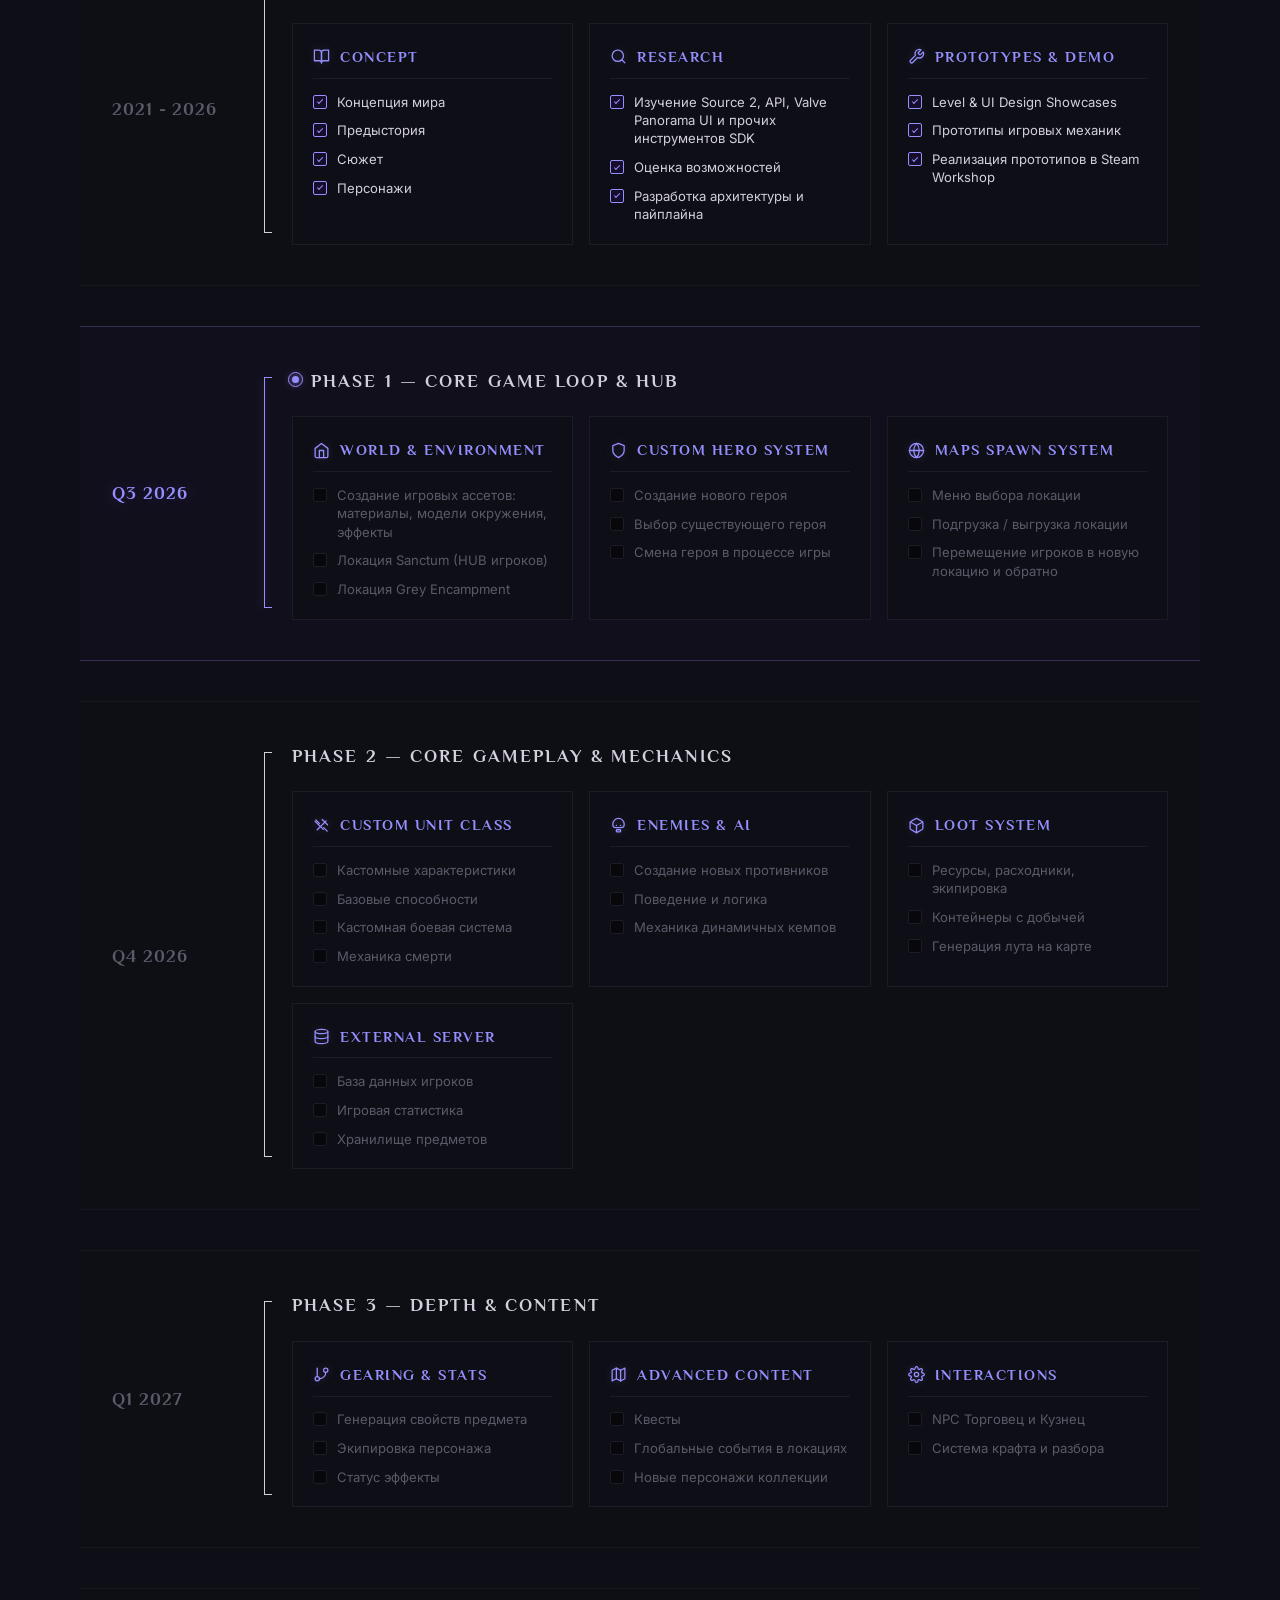
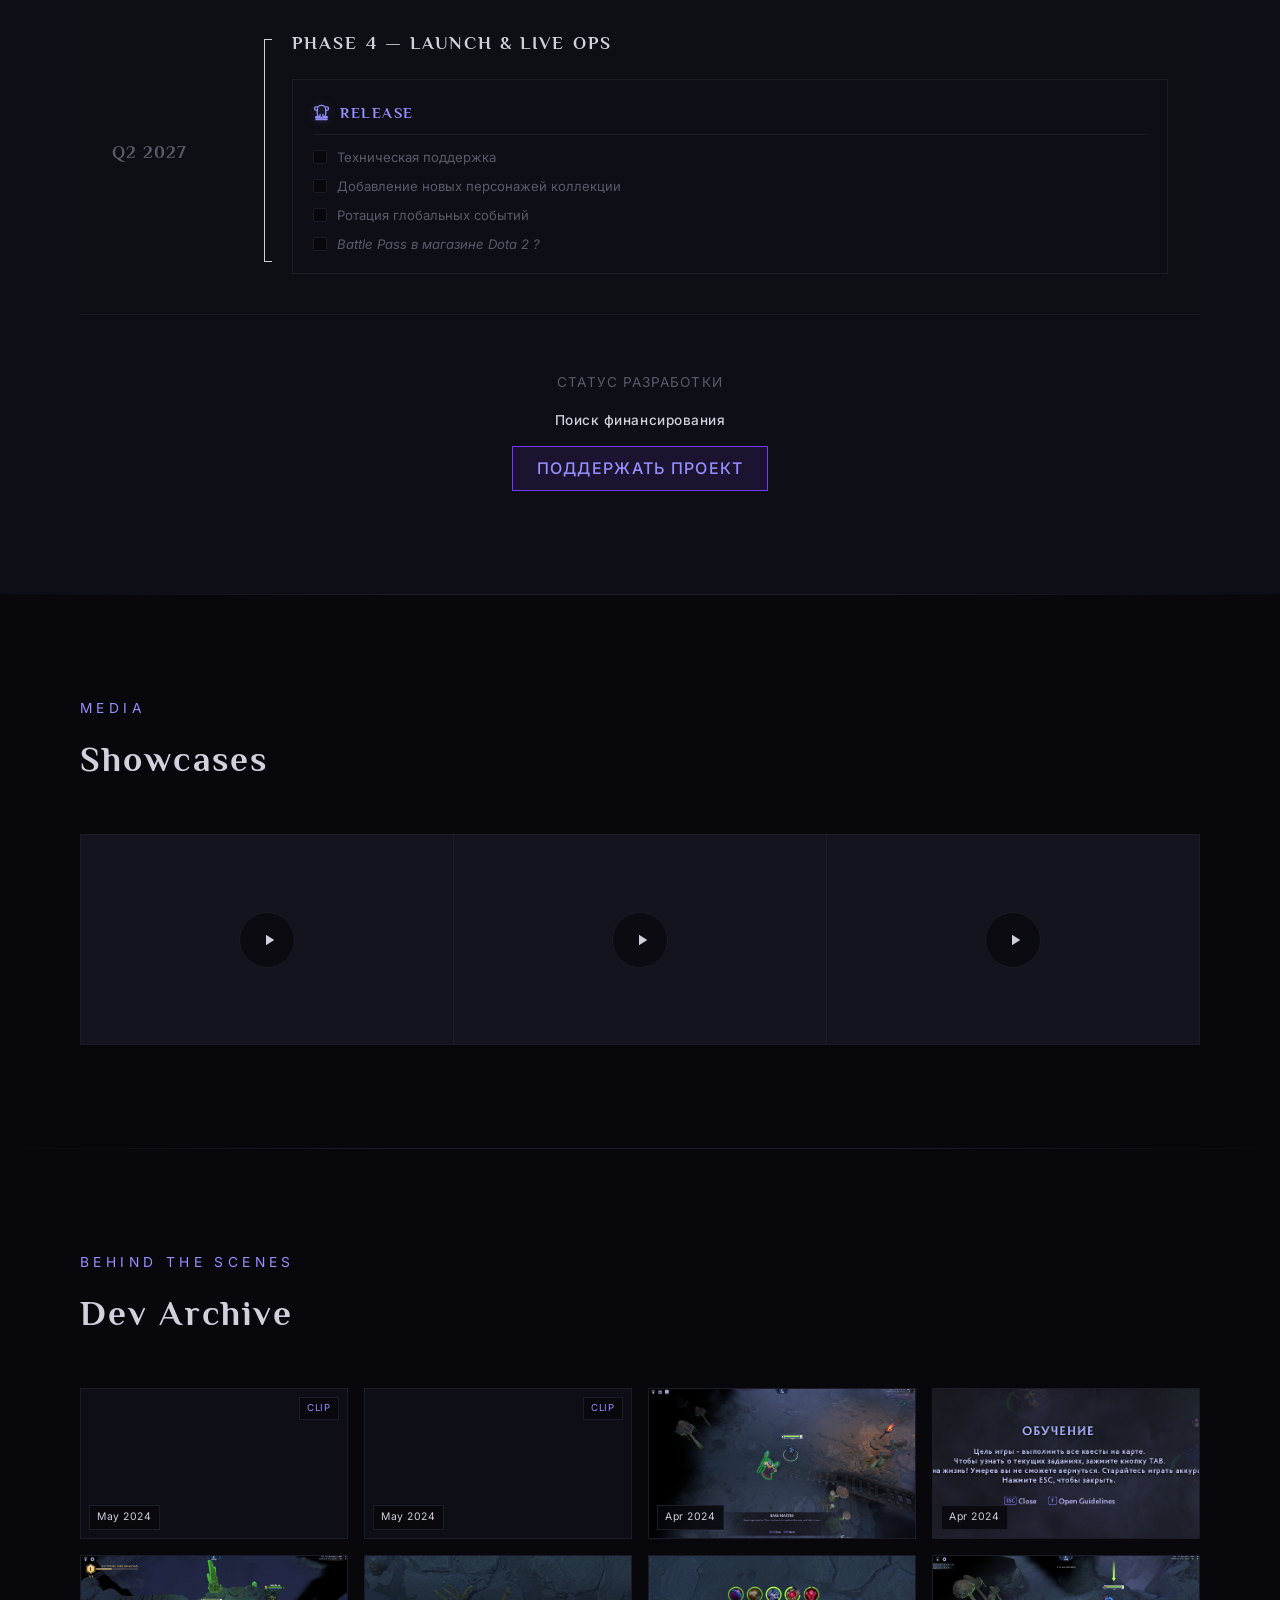
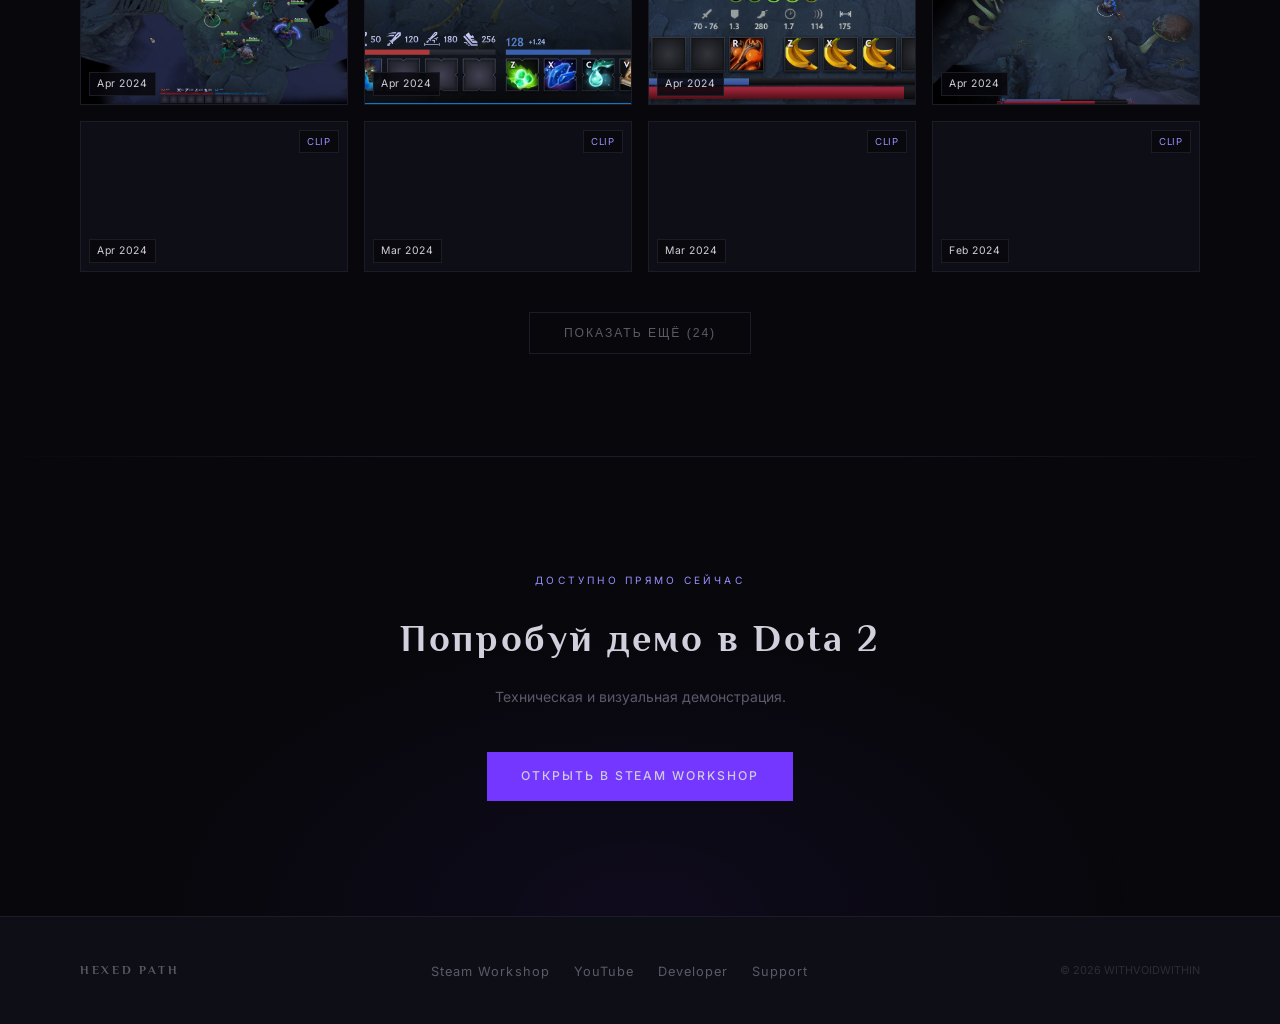
==== commit b3ad1182: "Add teaser video section and styles" ====
--- a/index.html
+++ b/index.html
@@ -37,6 +37,22 @@
         <div class="hero-eyebrow">Coop PvE · Roguelite · Extraction RPG</div>
         <h1 class="hero-title">Hexed<br>Path</h1>
         <p class="hero-tagline">Every run could be your last.</p>
+    </section>
+
+    <div class="divider"></div>
+    
+    <!-- ═══ TEASER ═══ -->
+    <section class="section teaser-section">
+        <div class="section-inner reveal">
+            <div class="teaser-wrapper">
+                <iframe 
+                    src="https://www.youtube.com/embed/7h67cDjy7o0?autoplay=0&rel=0"
+                    title="Hexed Path - Announcement Teaser" 
+                    allow="accelerometer; autoplay; clipboard-write; encrypted-media; gyroscope; picture-in-picture; web-share" 
+                    allowfullscreen>
+                </iframe>
+            </div>
+        </div>
     </section>
 
     <div class="divider"></div>
--- a/assets/styles.css
+++ b/assets/styles.css
@@ -64,34 +64,38 @@
     background: rgba(8, 8, 12, 0.88);
     backdrop-filter: blur(16px);
     border-bottom: 1px solid var(--border);
-}
-
-.nav-logo {
-    font-family: 'Philosopher', serif;
-    font-size: 0.85rem;
-    font-weight: 600;
-    letter-spacing: 0.22em;
-    text-transform: uppercase;
-    color: var(--text);
-}
-
-.nav-links {
-    display: flex;
-    gap: 2rem;
-    list-style: none;
-}
-
-.nav-links a {
-    font-size: 0.72rem;
-    letter-spacing: 0.14em;
-    text-transform: uppercase;
-    color: var(--muted);
-    transition: color 0.2s;
-}
-
-.nav-links a:hover,
-.nav-links a.active {
-    color: var(--text);
+
+    & .nav-logo {
+        font-family: 'Philosopher', serif;
+        font-size: 0.85rem;
+        font-weight: 600;
+        letter-spacing: 0.22em;
+        text-transform: uppercase;
+        color: var(--text);
+    }
+
+    & .nav-links {
+        display: flex;
+        gap: 2rem;
+        list-style: none;
+
+        @media (max-width: 600px) {
+            display: none;
+        }
+
+        & a {
+            font-size: 0.72rem;
+            letter-spacing: 0.14em;
+            text-transform: uppercase;
+            color: var(--muted);
+            transition: color 0.2s;
+
+            &:hover,
+            &.active {
+                color: var(--text);
+            }
+        }
+    }
 }
 
 /* === HERO === */
@@ -105,76 +109,108 @@
     padding: 6rem clamp(1.5rem, 5vw, 4rem) 5rem;
     position: relative;
     overflow: hidden;
-}
-
-.hero::before {
-    content: '';
-    position: absolute;
-    inset: 0;
-    background:
-        radial-gradient(ellipse 70% 55% at 50% 65%, rgba(115, 55, 255, 0.1) 0%, transparent 70%),
-        radial-gradient(ellipse 100% 70% at 50% 100%, rgba(115, 55, 255, 0.04) 0%, transparent 60%);
-    pointer-events: none;
-}
-
-.hero-eyebrow {
-    font-size: 0.75rem;
-    letter-spacing: 0.32em;
-    text-transform: uppercase;
-    color: var(--accent-lit);
-    margin-bottom: 1.75rem;
-    opacity: 0;
-    animation: fadeUp 0.7s 0.2s forwards;
-}
-
-.hero-title {
-    font-family: 'Philosopher', serif;
-    font-size: clamp(3.2rem, 11vw, 9rem);
-    font-weight: 900;
-    letter-spacing: 0.07em;
-    line-height: 1;
-    text-transform: uppercase;
-    color: var(--text);
-    opacity: 0;
-    animation: titleReveal 1.1s 0.4s forwards, emberGlow 5s 1.8s ease-in-out infinite;
-}
-
-.hero-tagline {
-    font-family: 'Crimson Text', serif;
-    font-style: italic;
-    font-size: clamp(1.2rem, 2.5vw, 1.75rem);
-    color: var(--muted);
-    margin-top: 1.5rem;
-    letter-spacing: 0.05em;
-    opacity: 0;
-    animation: fadeUp 0.7s 0.95s forwards;
-}
-
-.hero-scroll {
-    position: absolute;
-    bottom: 2.5rem;
-    left: 50%;
-    transform: translateX(-50%);
-    display: flex;
-    flex-direction: column;
-    align-items: center;
-    gap: 0.6rem;
-    opacity: 0;
-    animation: fadeIn 0.8s 2s forwards;
-}
-
-.hero-scroll span {
-    font-size: 0.62rem;
-    letter-spacing: 0.22em;
-    text-transform: uppercase;
-    color: var(--muted);
-}
-
-.scroll-line {
-    width: 1px;
-    height: 36px;
-    background: linear-gradient(to bottom, var(--muted), transparent);
-    animation: scrollPulse 2.2s ease-in-out infinite;
+
+    &::before {
+        content: '';
+        position: absolute;
+        inset: 0;
+        background:
+            radial-gradient(ellipse 70% 55% at 50% 65%, rgba(115, 55, 255, 0.1) 0%, transparent 70%),
+            radial-gradient(ellipse 100% 70% at 50% 100%, rgba(115, 55, 255, 0.04) 0%, transparent 60%);
+        pointer-events: none;
+    }
+
+    & .hero-eyebrow {
+        font-size: 0.75rem;
+        letter-spacing: 0.32em;
+        text-transform: uppercase;
+        color: var(--accent-lit);
+        margin-bottom: 1.75rem;
+        opacity: 0;
+        animation: fadeUp 0.7s 0.2s forwards;
+    }
+
+    & .hero-title {
+        font-family: 'Philosopher', serif;
+        font-size: clamp(3.2rem, 11vw, 9rem);
+        font-weight: 900;
+        letter-spacing: 0.07em;
+        line-height: 1;
+        text-transform: uppercase;
+        color: var(--text);
+        opacity: 0;
+        animation: titleReveal 1.1s 0.4s forwards, emberGlow 5s 1.8s ease-in-out infinite;
+    }
+
+    & .hero-tagline {
+        font-family: 'Crimson Text', serif;
+        font-style: italic;
+        font-size: clamp(1.2rem, 2.5vw, 1.75rem);
+        color: var(--muted);
+        margin-top: 1.5rem;
+        letter-spacing: 0.05em;
+        opacity: 0;
+        animation: fadeUp 0.7s 0.95s forwards;
+    }
+
+    & .hero-scroll {
+        position: absolute;
+        bottom: 2.5rem;
+        left: 50%;
+        transform: translateX(-50%);
+        display: flex;
+        flex-direction: column;
+        align-items: center;
+        gap: 0.6rem;
+        opacity: 0;
+        animation: fadeIn 0.8s 2s forwards;
+
+        & span {
+            font-size: 0.62rem;
+            letter-spacing: 0.22em;
+            text-transform: uppercase;
+            color: var(--muted);
+        }
+    }
+
+    & .scroll-line {
+        width: 1px;
+        height: 36px;
+        background: linear-gradient(to bottom, var(--muted), transparent);
+        animation: scrollPulse 2.2s ease-in-out infinite;
+    }
+}
+
+/* === TEASER SECTION === */
+.teaser-section {
+    padding-top: clamp(2rem, 4vw, 4rem);
+    padding-bottom: clamp(2rem, 4vw, 4rem);
+    background: transparent;
+}
+
+.teaser-wrapper {
+    position: relative;
+    max-width: 860px;
+    margin: 0 auto;
+    aspect-ratio: 16/9;
+    background: var(--surface);
+    border: 1px solid var(--border);
+    box-shadow: 0 0 40px rgba(115, 55, 255, 0.03);
+    transition: border-color 0.3s ease, box-shadow 0.3s ease;
+
+    &:hover {
+        border-color: rgba(115, 55, 255, 0.25);
+        box-shadow: 0 0 50px rgba(115, 55, 255, 0.1);
+    }
+
+    & iframe {
+        position: absolute;
+        top: 0;
+        left: 0;
+        width: 100%;
+        height: 100%;
+        border: none;
+    }
 }
 
 /* === BUTTONS === */
@@ -190,11 +226,11 @@
     font-weight: 500;
     border: 1px solid var(--accent);
     transition: background 0.2s, border-color 0.2s;
-}
-
-.btn-primary:hover {
-    background: var(--accent-lit);
-    border-color: var(--accent-lit);
+
+    &:hover {
+        background: var(--accent-lit);
+        border-color: var(--accent-lit);
+    }
 }
 
 .btn-secondary {
@@ -209,11 +245,11 @@
     font-weight: 500;
     border: 1px solid var(--border);
     transition: color 0.2s, border-color 0.2s;
-}
-
-.btn-secondary:hover {
-    color: var(--text);
-    border-color: var(--muted);
+
+    &:hover {
+        color: var(--text);
+        border-color: var(--muted);
+    }
 }
 
 /* === DIVIDER === */
@@ -225,32 +261,32 @@
 /* === SECTION BASE === */
 .section {
     padding: clamp(4rem, 8vw, 7rem) clamp(1.5rem, 5vw, 4rem);
-}
-
-.section-alt {
-    background: var(--surface);
-}
-
-.section-inner {
-    max-width: 1120px;
-    margin: 0 auto;
-}
-
-.section-label {
-    font-size: 0.86rem;
-    letter-spacing: 0.32em;
-    text-transform: uppercase;
-    color: var(--accent-lit);
-    margin-bottom: 0.6rem;
-}
-
-.section-title {
-    font-family: 'Philosopher';
-    font-size: clamp(1.5rem, 3vw, 2.2rem);
-    font-weight: 600;
-    letter-spacing: 0.06em;
-    color: var(--text);
-    margin-bottom: 2.75rem;
+
+    &.section-alt {
+        background: var(--surface);
+    }
+
+    & .section-inner {
+        max-width: 1120px;
+        margin: 0 auto;
+    }
+
+    & .section-label {
+        font-size: 0.86rem;
+        letter-spacing: 0.32em;
+        text-transform: uppercase;
+        color: var(--accent-lit);
+        margin-bottom: 0.6rem;
+    }
+
+    & .section-title {
+        font-family: 'Philosopher';
+        font-size: clamp(1.5rem, 3vw, 2.2rem);
+        font-weight: 600;
+        letter-spacing: 0.06em;
+        color: var(--text);
+        margin-bottom: 2.75rem;
+    }
 }
 
 /* === ABOUT === */
@@ -259,11 +295,11 @@
     font-size: 1rem;
     color: var(--muted);
     line-height: 1.85;
-}
-
-.about-body strong {
-    color: var(--text);
-    font-weight: 400;
+
+    & strong {
+        color: var(--text);
+        font-weight: 400;
+    }
 }
 
 .about-refs {
@@ -271,10 +307,10 @@
     font-size: 0.72rem;
     letter-spacing: 0.12em;
     color: var(--muted);
-}
-
-.about-refs span {
-    color: var(--text);
+
+    & span {
+        color: var(--text);
+    }
 }
 
 /* === GAMEPLAY === */
@@ -283,6 +319,10 @@
     grid-template-columns: 1fr 32px 1fr 32px 1fr;
     align-items: stretch;
     margin-bottom: 1.5rem;
+
+    @media (max-width: 860px) {
+        grid-template-columns: 1fr;
+    }
 }
 
 .loop-card {
@@ -290,18 +330,43 @@
     border: 1px solid var(--border);
     background: var(--bg);
     transition: border-color 0.3s, background 0.3s;
-}
-
-.loop-card.active {
-    border-color: var(--muted);
-    background: var(--surface-2);
-}
-
-.loop-card-header {
-    display: flex;
-    align-items: center;
-    gap: 10px;
-    margin-bottom: 0.75rem;
+
+    &.active {
+        border-color: var(--muted);
+        background: var(--surface-2);
+
+        & .loop-icon {
+            color: var(--accent-lit);
+            border-color: var(--accent-lit);
+        }
+
+        & .loop-card-desc {
+            color: var(--text);
+            opacity: 0.75;
+        }
+    }
+
+    & .loop-card-header {
+        display: flex;
+        align-items: center;
+        gap: 10px;
+        margin-bottom: 0.75rem;
+    }
+
+    & .loop-card-title {
+        font-family: 'Philosopher', serif;
+        font-size: 0.88rem;
+        font-weight: 600;
+        letter-spacing: 0.1em;
+        text-transform: uppercase;
+        color: var(--text);
+    }
+
+    & .loop-card-desc {
+        font-size: 0.875rem;
+        color: var(--muted);
+        line-height: 1.72;
+    }
 }
 
 .loop-icon {
@@ -316,41 +381,21 @@
     transition: color 0.3s, border-color 0.3s;
 }
 
-.loop-card.active .loop-icon {
-    color: var(--accent-lit);
-    border-color: var(--accent-lit);
-}
-
-.loop-card-title {
-    font-family: 'Philosopher', serif;
-    font-size: 0.88rem;
-    font-weight: 600;
-    letter-spacing: 0.1em;
-    text-transform: uppercase;
-    color: var(--text);
-}
-
-.loop-card-desc {
-    font-size: 0.875rem;
-    color: var(--muted);
-    line-height: 1.72;
-}
-
-.loop-card.active .loop-card-desc {
-    color: var(--text);
-    opacity: 0.75;
-}
-
 .loop-arrow {
     display: flex;
     align-items: center;
     justify-content: center;
     color: var(--border);
     transition: color 0.3s;
-}
-
-.loop-arrow.active {
-    color: var(--accent-lit);
+
+    &.active {
+        color: var(--accent-lit);
+    }
+
+    @media (max-width: 860px) {
+        transform: rotate(90deg);
+        height: 32px;
+    }
 }
 
 .loop-badge-wrap {
@@ -366,16 +411,6 @@
     color: var(--muted);
     border: 1px solid var(--border);
     padding: 0.3rem 0.875rem;
-}
-
-@media (max-width: 860px) {
-    .loop-row {
-        grid-template-columns: 1fr;
-    }
-    .loop-arrow {
-        transform: rotate(90deg);
-        height: 32px;
-    }
 }
 
 /* === FEATURES === */
@@ -385,52 +420,60 @@
     gap: 1px;
     background: var(--border);
     border: 1px solid var(--border);
+
+    @media (max-width: 860px) {
+        grid-template-columns: 1fr 1fr;
+    }
+
+    @media (max-width: 600px) {
+        grid-template-columns: 1fr;
+    }
 }
 
 .feature-card {
     background: var(--bg);
     padding: 2rem 1.875rem;
     transition: background 0.2s;
-}
-
-.section-alt .feature-card {
-    background: var(--surface);
-}
-
-.feature-card:hover {
-    background: var(--surface-2);
-}
-
-.feature-name {
-    font-family: 'Philosopher', serif;
-    font-size: 0.9rem;
-    font-weight: 600;
-    letter-spacing: 0.13em;
-    text-transform: uppercase;
-    color: var(--text);
-    margin-bottom: 0.625rem;
-}
-
-.feature-desc {
-    font-size: 0.875rem;
-    color: var(--muted);
-    line-height: 1.72;
+
+    .section-alt & {
+        background: var(--surface);
+    }
+
+    &:hover {
+        background: var(--surface-2);
+    }
+
+    & .feature-name {
+        font-family: 'Philosopher', serif;
+        font-size: 0.9rem;
+        font-weight: 600;
+        letter-spacing: 0.13em;
+        text-transform: uppercase;
+        color: var(--text);
+        margin-bottom: 0.625rem;
+    }
+
+    & .feature-desc {
+        font-size: 0.875rem;
+        color: var(--muted);
+        line-height: 1.72;
+    }
 }
 
 /* === WORLD === */
 .world-inner {
     position: relative;
-}
-
-.world-inner::before {
-    content: '';
-    position: absolute;
-    top: -4rem;
-    left: -4rem;
-    width: 480px;
-    height: 480px;
-    background: radial-gradient(circle, rgba(115, 55, 255, 0.05) 0%, transparent 70%);
-    pointer-events: none;
+
+    &::before {
+        content: '';
+        position: absolute;
+        top: -4rem;
+        left: -4rem;
+        width: 480px;
+        height: 480px;
+        background: radial-gradient(circle, rgba(115, 55, 255, 0.05) 0%, transparent 70%);
+        pointer-events: none;
+    }
 }
 
 .world-quote {
@@ -450,10 +493,10 @@
     font-size: 0.9375rem;
     color: var(--muted);
     line-height: 1.9;
-}
-
-.world-body p+p {
-    margin-top: 1rem;
+
+    & p + p {
+        margin-top: 1rem;
+    }
 }
 
 /* === ROADMAP === */
@@ -461,30 +504,55 @@
     display: flex;
     flex-direction: column;
     gap: 2.5rem;
+
+    @media (max-width: 860px) {
+        gap: 2rem;
+    }
 }
 
 .roadmap-row {
     display: grid;
     grid-template-columns: 140px 40px 1fr;
     align-items: stretch;
-    
-    /* Стили плашки */
-    background: rgba(14, 14, 22, 0.45); /* Полупрозрачный фон */
+    background: rgba(14, 14, 22, 0.45);
     border-top: 1px solid rgba(28, 28, 40, 0.7);
     border-bottom: 1px solid rgba(28, 28, 40, 0.7);
-    padding: 2.5rem 2rem; /* Внутренние отступы для воздуха */
-    
+    padding: 2.5rem 2rem;
     transition: background-color 0.3s ease, border-color 0.3s ease;
-}
-
-/* Элегантное выделение плашки для текущей активной фазы */
-.roadmap-row.is-active {
-    background: rgba(115, 55, 255, 0.03); /* Мягкий фиолетовый отлив */
-    border-top: 1px solid rgba(150, 143, 255, 0.25);
-    border-bottom: 1px solid rgba(150, 143, 255, 0.25);
-}
-
-/* Настройки колонки времени */
+
+    &.is-active {
+        background: rgba(115, 55, 255, 0.03);
+        border-top: 1px solid rgba(150, 143, 255, 0.25);
+        border-bottom: 1px solid rgba(150, 143, 255, 0.25);
+
+        & .roadmap-time {
+            color: var(--accent-lit);
+            text-shadow: 0 0 15px rgba(150, 143, 255, 0.25);
+        }
+
+        & .roadmap-bracket-line {
+            background: var(--accent-lit);
+            box-shadow: -1px 0 8px rgba(150, 143, 255, 0.4);
+
+            &::before,
+            &::after {
+                background: var(--accent-lit);
+            }
+        }
+    }
+
+    @media (max-width: 860px) {
+        grid-template-columns: 1fr;
+        gap: 0.5rem;
+        padding: 2rem 1.25rem;
+        border-bottom: 1px solid rgba(28, 28, 40, 0.7);
+
+        &:last-child {
+            border-bottom: 1px solid rgba(28, 28, 40, 0.7);
+        }
+    }
+}
+
 .roadmap-time {
     font-family: 'Philosopher', serif;
     font-size: 1.15rem;
@@ -492,20 +560,23 @@
     color: var(--muted);
     letter-spacing: 0.05em;
     transition: color 0.3s ease;
-    
-    align-self: center; /* Центрирование даты по вертикали */
-}
-
-.roadmap-row.is-active .roadmap-time {
-    color: var(--accent-lit);
-    text-shadow: 0 0 15px rgba(150, 143, 255, 0.25);
-}
-
-/* Построение скобки */
+    align-self: center;
+
+    @media (max-width: 860px) {
+        font-size: 1.05rem;
+        padding-top: 0;
+        margin-bottom: 0.25rem;
+    }
+}
+
 .roadmap-bracket {
     position: relative;
     display: flex;
     justify-content: center;
+
+    @media (max-width: 860px) {
+        display: none;
+    }
 }
 
 .roadmap-bracket-line {
@@ -514,41 +585,29 @@
     bottom: 12px;
     left: 12px;
     width: 1px;
-    background: var(--text); /* Цвет изменен на --text */
+    background: var(--text);
     transition: background 0.3s ease;
-}
-
-.roadmap-bracket-line::before,
-.roadmap-bracket-line::after {
-    content: '';
-    position: absolute;
-    left: 0;
-    width: 8px;
-    height: 1px;
-    background: var(--text); /* Цвет изменен на --text */
-    transition: background 0.3s ease;
-}
-
-.roadmap-bracket-line::before {
-    top: 0;
-}
-
-.roadmap-bracket-line::after {
-    bottom: 0;
-}
-
-/* Активное состояние скобки */
-.roadmap-row.is-active .roadmap-bracket-line {
-    background: var(--accent-lit);
-    box-shadow: -1px 0 8px rgba(150, 143, 255, 0.4);
-}
-
-.roadmap-row.is-active .roadmap-bracket-line::before,
-.roadmap-row.is-active .roadmap-bracket-line::after {
-    background: var(--accent-lit);
-}
-
-/* Контентная часть */
+
+    &::before,
+    &::after {
+        content: '';
+        position: absolute;
+        left: 0;
+        width: 8px;
+        height: 1px;
+        background: var(--text);
+        transition: background 0.3s ease;
+    }
+
+    &::before {
+        top: 0;
+    }
+
+    &::after {
+        bottom: 0;
+    }
+}
+
 .roadmap-content {
     display: flex;
     flex-direction: column;
@@ -559,6 +618,10 @@
     align-items: center;
     gap: 12px;
     margin-bottom: 1.25rem;
+
+    @media (max-width: 860px) {
+        margin-bottom: 1rem;
+    }
 }
 
 .phase-name {
@@ -570,55 +633,57 @@
     color: var(--text);
 }
 
-/* Сетка карточек внутри фазы */
 .phase-cards-grid {
     display: grid;
     grid-template-columns: repeat(auto-fit, minmax(250px, 1fr));
     gap: 1rem;
-}
-
-/* Карточки тем */
+
+    @media (max-width: 860px) {
+        grid-template-columns: 1fr;
+        gap: 0.75rem;
+    }
+}
+
 .theme-card {
     background: var(--surface);
     border: 1px solid var(--border);
     padding: 1.25rem;
     transition: border-color 0.25s ease, background-color 0.25s ease;
-}
-
-.theme-card:hover {
-    border-color: rgba(115, 55, 255, 0.25);
-    background: var(--surface-2);
-}
-
-.theme-card-title {
-    display: flex;
-    align-items: center;
-    gap: 10px; /* Слегка увеличен отступ между иконкой и текстом */
-    font-family: 'Philosopher', serif;
-    font-size: 0.95rem; /* Увеличено с 0.82rem */
-    font-weight: 600;
-    letter-spacing: 0.1em;
-    text-transform: uppercase;
-    color: var(--accent-lit);
-    margin-bottom: 0.85rem;
-    border-bottom: 1px solid var(--border);
-    padding-bottom: 0.5rem;
-}
-
-.theme-card-title svg {
-    flex-shrink: 0;
-    width: 17px;  /* Размер иконки увеличен через CSS */
-    height: 17px; /* Размер иконки увеличен через CSS */
-    color: var(--accent-lit);
-    filter: drop-shadow(0 0 4px rgba(150, 143, 255, 0.25));
-}
-
-/* Списки задач внутри тем */
-.theme-card-tasks {
-    list-style: none;
-    display: flex;
-    flex-direction: column;
-    gap: 0.65rem;
+
+    &:hover {
+        border-color: rgba(115, 55, 255, 0.25);
+        background: var(--surface-2);
+    }
+
+    & .theme-card-title {
+        display: flex;
+        align-items: center;
+        gap: 10px;
+        font-family: 'Philosopher', serif;
+        font-size: 0.95rem;
+        font-weight: 600;
+        letter-spacing: 0.1em;
+        text-transform: uppercase;
+        color: var(--accent-lit);
+        margin-bottom: 0.85rem;
+        border-bottom: 1px solid var(--border);
+        padding-bottom: 0.5rem;
+
+        & svg {
+            flex-shrink: 0;
+            width: 17px;
+            height: 17px;
+            color: var(--accent-lit);
+            filter: drop-shadow(0 0 4px rgba(150, 143, 255, 0.25));
+        }
+    }
+
+    & .theme-card-tasks {
+        list-style: none;
+        display: flex;
+        flex-direction: column;
+        gap: 0.65rem;
+    }
 }
 
 .task-label {
@@ -630,7 +695,6 @@
     cursor: default;
 }
 
-/* Кастомизированный чекбокс */
 .task-checkbox {
     appearance: none;
     -webkit-appearance: none;
@@ -646,38 +710,35 @@
     flex-shrink: 0;
     margin-top: 2px;
     transition: border-color 0.2s, background-color 0.2s;
-}
-
-.task-checkbox:disabled {
-    opacity: 1; /* Перезапись дефолтных стилей браузера для disabled */
-}
-
-/* Стили чекбокса при checked */
-.task-checkbox:checked {
-    border-color: var(--accent-lit);
-    background: var(--accent-dim);
-}
-
-.task-checkbox:checked::after {
-    content: '';
-    width: 6px;
-    height: 3px;
-    border-left: 1.5px solid var(--accent-lit);
-    border-bottom: 1.5px solid var(--accent-lit);
-    transform: rotate(-45deg) translate(0.5px, -0.5px);
-}
-
-/* Стили текста при выполнении */
-.task-checkbox:checked + span {
-    color: var(--text);
-    opacity: 1;
-}
-
-.task-checkbox:not(:checked) + span {
-    color: var(--muted);
-}
-
-/* Пульсирующая точка активного состояния */
+
+    &:disabled {
+        opacity: 1;
+    }
+
+    &:checked {
+        border-color: var(--accent-lit);
+        background: var(--accent-dim);
+
+        &::after {
+            content: '';
+            width: 6px;
+            height: 3px;
+            border-left: 1.5px solid var(--accent-lit);
+            border-bottom: 1.5px solid var(--accent-lit);
+            transform: rotate(-45deg) translate(0.5px, -0.5px);
+        }
+
+        & + span {
+            color: var(--text);
+            opacity: 1;
+        }
+    }
+
+    &:not(:checked) + span {
+        color: var(--muted);
+    }
+}
+
 .phase-pulse-dot {
     width: 7px;
     height: 7px;
@@ -686,89 +747,62 @@
     position: relative;
     box-shadow: 0 0 8px var(--accent-lit);
     margin-top: -4px;
-}
-
-.phase-pulse-dot::after {
-    content: '';
-    position: absolute;
-    inset: -4px;
-    border-radius: 50%;
-    border: 1px solid var(--accent-lit);
-    animation: dotPulse 2s ease-in-out infinite;
-    pointer-events: none;
+
+    &::after {
+        content: '';
+        position: absolute;
+        inset: -4px;
+        border-radius: 50%;
+        border: 1px solid var(--accent-lit);
+        animation: dotPulse 2s ease-in-out infinite;
+        pointer-events: none;
+    }
 }
 
 .dev-status {
     margin-top: 3.5rem;
     display: flex;
     flex-direction: column;
-    align-items: center; /* Центрирование по горизонтали */
-    gap: 0.75rem;        /* Отступ между текстом и бейджем */
+    align-items: center;
+    gap: 0.9rem;
     text-align: center;
-}
-
-.dev-status-badge {
-    display: inline-block;
-    padding: 0.3rem 0.7rem;
-    border-radius: 0.1rem;
-    font-size: 0.75rem;
-    font-weight: 500;
-    letter-spacing: 0.04em;
-}
-
-.dev-status-badge.is-funding {
-    background: rgba(125, 60, 230, 0.12);
-    /* border-top: 1px solid var(--accent-lit); */
-    /* border-bottom: 1px solid var(--accent-lit); */
-    color: var(--text);
-    animation: blink 1.5s ease-in-out infinite;
-    border-radius: 10px;
-    text-transform: uppercase;
-}
-
-.dev-status-label {
-    /* margin-right больше не нужен, так как элементы стоят друг под другом */
-    font-size: 0.95rem;
-    color: var(--muted);
-    letter-spacing: 0.05em;
-    text-transform: uppercase; /* Опционально: делает надпись аккуратнее в тон другим заголовкам */
-}
-
-/* === RESPONSIVE ROADMAP === */
-@media (max-width: 860px) {
-    .roadmap-row {
-        grid-template-columns: 1fr;
-        gap: 0.5rem;
-        padding: 2rem 1.25rem; /* Уменьшенные отступы для мобильных */
-        border-bottom: 1px solid rgba(28, 28, 40, 0.7); /* Сохраняем нижнюю границу плашки */
-    }
-    
-    .roadmap-row:last-child {
-        /* Нижняя граница для последней плашки сохраняется для симметрии */
-        border-bottom: 1px solid rgba(28, 28, 40, 0.7); 
-    }
-
-    .roadmap-container {
-        gap: 2rem;
-    }
-
-    .roadmap-time {
-        font-size: 1.05rem;
-        padding-top: 0;
-        margin-bottom: 0.25rem;
-    }
-
-    .roadmap-bracket {
-        display: none;
-    }
-
-    .roadmap-phase-header {
-        margin-bottom: 1rem;
-    }
-
-    .phase-cards-grid {
-        grid-template-columns: 1fr;
-        gap: 0.75rem;
+
+    & .dev-status-label {
+        font-size: 0.85rem;
+        color: var(--muted);
+        letter-spacing: 0.08em;
+        text-transform: uppercase;
+    }
+
+    & .dev-status-badge {
+        font-size: 0.85rem;
+        font-weight: 500;
+        letter-spacing: 0.04em;
+        color: var(--text);
+
+        &.is-funding {
+            animation: blink 1.5s ease-in-out infinite;
+        }
+    }
+
+    & .btn-support {
+        display: inline-block;
+        padding: 0.5rem 1.5rem;
+        background: rgba(125, 60, 230, 0.12);
+        border: 1px solid var(--accent);
+        color: var(--accent-lit);
+        font-size: 1rem;
+        font-weight: 500;
+        letter-spacing: 0.08em;
+        text-transform: uppercase;
+        transition: background-color 0.2s ease, border-color 0.2s ease, color 0.2s ease, box-shadow 0.2s ease;
+
+        &:hover {
+            background: var(--accent);
+            border-color: var(--accent-lit);
+            color: var(--text);
+            box-shadow: 0 0 15px rgba(115, 55, 255, 0.4);
+        }
     }
 }
 
@@ -776,14 +810,19 @@
 .media-grid {
     display: grid;
     grid-template-columns: repeat(3, 1fr);
-    gap: 12px;
+    gap: 1px;
+    background: var(--border);
+    border: 1px solid var(--border);
+
+    @media (max-width: 860px) {
+        grid-template-columns: 1fr;
+    }
 }
 
 .media-card {
     background-size: cover;
     background-position: center;
     background-repeat: no-repeat;
-
     aspect-ratio: 16/9;
     display: flex;
     align-items: center;
@@ -791,51 +830,73 @@
     position: relative;
     overflow: hidden;
     cursor: pointer;
-    border: 2px solid var(--bg);
-    transition: border-color 0.2s;
-}
-
-.media-card:hover {
-    border-color: var(--accent);
-}
-
-.media-inner {
-    display: flex;
-    flex-direction: column;
-    align-items: center;
-    gap: 0.875rem;
-    text-align: center;
-    padding: 1.5rem;
-}
-
-.media-play {
-    width: 45px;
-    height: 45px;
-    border-radius: 20%;
-    background: rgba(8, 8, 12, 0.55);
-    border: 1.5px solid rgba(150, 143, 255, 0.5);
-    backdrop-filter: blur(8px);
-    display: flex;
-    align-items: center;
-    justify-content: center;
-    transition: background 0.25s, border-color 0.25s, box-shadow 0.25s, transform 0.2s;
-}
-
-.media-card:hover .media-play {
-    background: rgba(115, 55, 255, 0.25);
-    border-color: var(--accent-lit);
-    box-shadow: 0 0 24px rgba(115, 55, 255, 0.35);
-    transform: scale(1.08);
-}
-
-.media-play svg {
-    width: 24px;
-    height: 24px;
-    fill: var(--text);
-}
-
-.media-card-label {
-    display: none;
+
+    /* Мягкое затемнение фона, чтобы выделить кнопку */
+    &::before {
+        content: '';
+        position: absolute;
+        inset: 0;
+        background: rgba(8, 8, 12, 0.35);
+        transition: background-color 0.3s ease;
+        z-index: 1;
+    }
+
+    &:hover {
+        &::before {
+            background-color: rgba(8, 8, 12, 0.6);
+        }
+
+        & .media-play {
+            transform: scale(1.1);
+            background: var(--accent);
+            border-color: var(--accent-lit);
+            box-shadow: 0 0 20px rgba(115, 55, 255, 0.5);
+
+            & svg {
+                fill: #fff;
+            }
+        }
+    }
+
+    & .media-inner {
+        position: relative;
+        z-index: 2;
+        display: flex;
+        flex-direction: column;
+        align-items: center;
+        justify-content: center;
+        width: 100%;
+        height: 100%;
+    }
+
+    & .media-play {
+        width: 56px;
+        height: 56px;
+        background: rgba(8, 8, 12, 0.7);
+        border: 1px solid var(--border);
+        border-radius: 50%;
+        display: flex;
+        align-items: center;
+        justify-content: center;
+        backdrop-filter: blur(4px);
+        transition: transform 0.3s cubic-bezier(0.175, 0.885, 0.32, 1.275), 
+                    background-color 0.3s ease, 
+                    border-color 0.3s ease, 
+                    box-shadow 0.3s ease;
+
+        & svg {
+            width: 18px;
+            height: 18px;
+            fill: var(--text);
+            margin-left: 3px; /* Оптическое выравнивание треугольника по центру */
+            transition: fill 0.3s ease;
+        }
+    }
+
+    /* Текст под кнопкой скрыт */
+    & .media-card-label {
+        display: none;
+    }
 }
 
 /* === PLAY CTA === */
@@ -844,248 +905,38 @@
     padding: clamp(5rem, 9vw, 8rem) clamp(1.5rem, 5vw, 4rem);
     position: relative;
     overflow: hidden;
-}
-
-.play-section::before {
-    content: '';
-    position: absolute;
-    inset: 0;
-    background: radial-gradient(ellipse 60% 100% at 50% 100%, rgba(115, 55, 255, 0.07) 0%, transparent 65%);
-    pointer-events: none;
-}
-
-.play-eyebrow {
-    font-size: 0.63rem;
-    letter-spacing: 0.32em;
-    text-transform: uppercase;
-    color: var(--accent-lit);
-    margin-bottom: 1rem;
-}
-
-.play-title {
-    font-family: 'Philosopher', serif;
-    font-size: clamp(1.5rem, 3.5vw, 2.4rem);
-    font-weight: 600;
-    letter-spacing: 0.07em;
-    margin-bottom: 0.875rem;
-}
-
-.play-sub {
-    font-size: 0.875rem;
-    color: var(--muted);
-    max-width: 380px;
-    margin: 0 auto 2.75rem;
-    line-height: 1.7;
-}
-
-/* === DEV INSIDE === */
-.devlog-grid {
-    display: grid;
-    grid-template-columns: repeat(4, 1fr);
-    gap: 8px;
-    margin-bottom: 1rem;
-}
-
-.devlog-item {
-    aspect-ratio: 16/9;
-    position: relative;
-    overflow: hidden;
-    cursor: pointer;
-    background: var(--surface-2);
-    border: 1px solid var(--border);
-}
-
-.devlog-item img,
-.devlog-item video {
-    width: 100%;
-    height: 100%;
-    object-fit: cover;
-    display: block;
-    pointer-events: none;
-}
-
-.devlog-item-overlay {
-    position: absolute;
-    inset: 0;
-    background: rgba(8,8,12,0.5);
-    display: flex;
-    align-items: center;
-    justify-content: center;
-    opacity: 0;
-    transition: opacity 0.2s;
-}
-
-.devlog-item:hover .devlog-item-overlay {
-    opacity: 1;
-}
-
-.devlog-item-play {
-    width: 44px;
-    height: 44px;
-    border-radius: 50%;
-    border: 1.5px solid rgba(150,143,255,0.6);
-    background: rgba(8,8,12,0.6);
-    display: flex;
-    align-items: center;
-    justify-content: center;
-}
-
-.devlog-item-play svg {
-    width: 16px;
-    height: 16px;
-    fill: var(--text);
-    margin-left: 3px;
-}
-
-.devlog-video-tag {
-    position: absolute;
-    top: 6px;
-    right: 6px;
-    font-size: 0.6rem;
-    letter-spacing: 0.1em;
-    text-transform: uppercase;
-    padding: 2px 6px;
-    background: rgba(115,55,255,0.2);
-    border: 1px solid rgba(150,143,255,0.3);
-    color: var(--accent-lit);
-}
-
-.devlog-date-tag {
-    position: absolute;
-    bottom: 6px;
-    left: 8px;
-    font-size: 0.8rem;
-    letter-spacing: 0.06em;
-    color: var(--text);
-}
-
-.devlog-more {
-    display: block;
-    width: 100%;
-    padding: 0.75rem;
-    background: transparent;
-    border: 1px solid var(--border);
-    color: var(--muted);
-    font-size: 0.72rem;
-    letter-spacing: 0.14em;
-    text-transform: uppercase;
-    cursor: pointer;
-    transition: border-color 0.2s, color 0.2s;
-    font-family: 'Inter', sans-serif;
-}
-
-.devlog-more:hover {
-    border-color: var(--muted);
-    color: var(--text);
-}
-
-.devlog-lb {
-    position: fixed;
-    inset: 0;
-    z-index: 200;
-    background: rgba(8,8,12,0.95);
-    display: flex;
-    align-items: center;
-    justify-content: center;
-    opacity: 0;
-    pointer-events: none;
-    transition: opacity 0.2s;
-}
-
-.devlog-lb.open {
-    opacity: 1;
-    pointer-events: all;
-}
-
-.devlog-lb-media {
-    position: relative;
-}
-
-.devlog-lb-media img,
-.devlog-lb-media video {
-    max-width: 90vw;
-    max-height: 85vh;
-    display: block;
-}
-
-.devlog-lb-date {
-    position: absolute;
-    top: 8px;
-    left: 10px;
-    font-size: 0.8rem;
-    letter-spacing: 0.1em;
-    text-transform: uppercase;
-    color: var(--text);
-    background: rgba(8, 8, 12, 0.9);
-    padding: 3px 8px;
-    pointer-events: none;
-}
-
-.devlog-lb-close,
-.devlog-lb-prev,
-.devlog-lb-next {
-    position: fixed;
-    background: rgba(14,14,22,0.8);
-    border: 1px solid var(--border);
-    color: var(--muted);
-    cursor: pointer;
-    width: 40px;
-    height: 40px;
-    display: flex;
-    align-items: center;
-    justify-content: center;
-    transition: color 0.2s, border-color 0.2s;
-}
-
-.devlog-lb-close { top: 1.25rem; right: 1.5rem; }
-.devlog-lb-prev { top: 50%; left: 1rem; transform: translateY(-50%); }
-.devlog-lb-next { top: 50%; right: 1rem; transform: translateY(-50%); }
-
-.devlog-lb-close:hover,
-.devlog-lb-prev:hover,
-.devlog-lb-next:hover {
-    color: var(--text);
-    border-color: var(--muted);
-}
-
-.devlog-lb-close svg,
-.devlog-lb-prev svg,
-.devlog-lb-next svg {
-    width: 18px;
-    height: 18px;
-    stroke: currentColor;
-    fill: none;
-    stroke-width: 1.5;
-    stroke-linecap: round;
-    stroke-linejoin: round;
-}
-
-@media (max-width: 860px) {
-    .devlog-grid { grid-template-columns: repeat(2, 1fr); }
-}
-
-/* Кнопка поддержки проекта */
-.btn-support {
-    display: inline-flex;
-    align-items: center;
-    margin-top: 1rem;
-    padding: 0.75rem 2rem;
-    background: rgba(115, 55, 255, 0.06);
-    color: var(--accent-lit);
-    font-size: 1rem;
-    letter-spacing: 0.16em;
-    text-transform: uppercase;
-    font-weight: 500;
-    border: 1px solid rgba(150, 143, 255, 0.25);
-    transition: background 0.25s, border-color 0.25s, box-shadow 0.25s, color 0.25s;
-    cursor: pointer;
-}
-
-.btn-support:hover {
-    background: rgba(115, 55, 255, 0.15);
-    border-color: var(--accent-lit);
-    box-shadow: 0 0 20px rgba(115, 55, 255, 0.2);
-    color: var(--text);
+
+    &::before {
+        content: '';
+        position: absolute;
+        inset: 0;
+        background: radial-gradient(ellipse 60% 100% at 50% 100%, rgba(115, 55, 255, 0.07) 0%, transparent 65%);
+        pointer-events: none;
+    }
+
+    & .play-eyebrow {
+        font-size: 0.63rem;
+        letter-spacing: 0.32em;
+        text-transform: uppercase;
+        color: var(--accent-lit);
+        margin-bottom: 1rem;
+    }
+
+    & .play-title {
+        font-family: 'Philosopher', serif;
+        font-size: clamp(1.5rem, 3.5vw, 2.4rem);
+        font-weight: 600;
+        letter-spacing: 0.07em;
+        margin-bottom: 0.875rem;
+    }
+
+    & .play-sub {
+        font-size: 0.875rem;
+        color: var(--muted);
+        max-width: 380px;
+        margin: 0 auto 2.75rem;
+        line-height: 1.7;
+    }
 }
 
 /* === FOOTER === */
@@ -1093,49 +944,54 @@
     background: var(--surface);
     border-top: 1px solid var(--border);
     padding: 2.5rem clamp(1.5rem, 5vw, 4rem);
-}
-
-.footer-inner {
-    max-width: 1120px;
-    margin: 0 auto;
-    display: flex;
-    align-items: center;
-    justify-content: space-between;
-    flex-wrap: wrap;
-    gap: 1.5rem;
-}
-
-.footer-logo {
-    font-family: 'Philosopher', serif;
-    font-size: 0.78rem;
-    font-weight: 600;
-    letter-spacing: 0.22em;
-    text-transform: uppercase;
-    color: var(--muted);
-}
-
-.footer-links {
-    display: flex;
-    gap: 1.5rem;
-    list-style: none;
-    flex-wrap: wrap;
-}
-
-.footer-links a {
-    font-size: 0.8rem;
-    letter-spacing: 0.08em;
-    color: var(--muted);
-    transition: color 0.2s;
-}
-
-.footer-links a:hover {
-    color: var(--text);
-}
-
-.footer-copy {
-    font-size: 0.68rem;
-    color: var(--muted);
-    opacity: 0.4;
+
+    & .footer-inner {
+        max-width: 1120px;
+        margin: 0 auto;
+        display: flex;
+        align-items: center;
+        justify-content: space-between;
+        flex-wrap: wrap;
+        gap: 1.5rem;
+
+        @media (max-width: 600px) {
+            flex-direction: column;
+            align-items: flex-start;
+        }
+    }
+
+    & .footer-logo {
+        font-family: 'Philosopher', serif;
+        font-size: 0.78rem;
+        font-weight: 600;
+        letter-spacing: 0.22em;
+        text-transform: uppercase;
+        color: var(--muted);
+    }
+
+    & .footer-links {
+        display: flex;
+        gap: 1.5rem;
+        list-style: none;
+        flex-wrap: wrap;
+
+        & a {
+            font-size: 0.8rem;
+            letter-spacing: 0.08em;
+            color: var(--muted);
+            transition: color 0.2s;
+
+            &:hover {
+                color: var(--text);
+            }
+        }
+    }
+
+    & .footer-copy {
+        font-size: 0.68rem;
+        color: var(--muted);
+        opacity: 0.4;
+    }
 }
 
 /* === REVEAL === */
@@ -1143,11 +999,255 @@
     opacity: 0;
     transform: translateY(18px);
     transition: opacity 0.55s ease, transform 0.55s ease;
-}
-
-.reveal.visible {
-    opacity: 1;
-    transform: none;
+
+    &.visible {
+        opacity: 1;
+        transform: none;
+    }
+}
+
+/* === DEVLOG ARCHIVE === */
+.devlog-grid {
+    display: grid;
+    grid-template-columns: repeat(4, 1fr);
+    gap: 1rem;
+    margin-bottom: 2.5rem;
+
+    @media (max-width: 1024px) {
+        grid-template-columns: repeat(3, 1fr);
+    }
+    @media (max-width: 768px) {
+        grid-template-columns: repeat(2, 1fr);
+    }
+    @media (max-width: 480px) {
+        grid-template-columns: 1fr;
+    }
+}
+
+.devlog-item {
+    position: relative;
+    background: var(--surface);
+    border: 1px solid var(--border);
+    aspect-ratio: 16/9;
+    overflow: hidden;
+    cursor: pointer;
+    transition: border-color 0.25s ease, background-color 0.25s ease;
+
+    &:hover {
+        border-color: var(--accent-lit);
+        background: var(--surface-2);
+
+        & .devlog-item-overlay {
+            opacity: 1;
+        }
+
+        & img, & video {
+            transform: scale(1.03);
+        }
+    }
+
+    & img, & video {
+        width: 100%;
+        height: 100%;
+        object-fit: cover;
+        transition: transform 0.3s ease;
+    }
+}
+
+.devlog-video-tag {
+    position: absolute;
+    top: 0.5rem;
+    right: 0.5rem;
+    background: rgba(8, 8, 12, 0.85);
+    border: 1px solid var(--border);
+    color: var(--accent-lit);
+    font-size: 0.6rem;
+    text-transform: uppercase;
+    letter-spacing: 0.08em;
+    padding: 0.15rem 0.45rem;
+    z-index: 2;
+}
+
+.devlog-date-tag {
+    position: absolute;
+    bottom: 0.5rem;
+    left: 0.5rem;
+    background: rgba(8, 8, 12, 0.85);
+    border: 1px solid var(--border);
+    color: var(--text);
+    font-size: 0.65rem;
+    letter-spacing: 0.05em;
+    padding: 0.15rem 0.45rem;
+    z-index: 2;
+}
+
+.devlog-item-overlay {
+    position: absolute;
+    inset: 0;
+    background: rgba(8, 8, 12, 0.4);
+    display: flex;
+    align-items: center;
+    justify-content: center;
+    opacity: 0;
+    transition: opacity 0.25s ease;
+    z-index: 1;
+}
+
+.devlog-item-play {
+    width: 38px;
+    height: 38px;
+    background: var(--accent);
+    border: 1px solid var(--accent-lit);
+    border-radius: 50%;
+    display: flex;
+    align-items: center;
+    justify-content: center;
+    transition: transform 0.2s ease, background-color 0.2s ease;
+
+    & svg {
+        width: 14px;
+        height: 14px;
+        fill: var(--text);
+        margin-left: 2px;
+    }
+
+    .devlog-item:hover &:hover {
+        transform: scale(1.1);
+        background: var(--accent-lit);
+    }
+}
+
+.devlog-more {
+    display: block;
+    margin: 2rem auto 0;
+    padding: 0.8rem 2.1rem;
+    background: transparent;
+    color: var(--muted);
+    font-size: 0.76rem;
+    letter-spacing: 0.16em;
+    text-transform: uppercase;
+    font-weight: 500;
+    border: 1px solid var(--border);
+    cursor: pointer;
+    transition: color 0.2s, border-color 0.2s;
+
+    &:hover {
+        color: var(--text);
+        border-color: var(--muted);
+    }
+}
+
+/* === LIGHTBOX === */
+.devlog-lb {
+    position: fixed;
+    inset: 0;
+    background: rgba(5, 5, 8, 0.96);
+    backdrop-filter: blur(8px);
+    z-index: 1000;
+    display: flex;
+    align-items: center;
+    justify-content: center;
+    opacity: 0;
+    pointer-events: none;
+    transition: opacity 0.3s ease;
+
+    &.open {
+        opacity: 1;
+        pointer-events: all;
+    }
+}
+
+.devlog-lb-media {
+    position: relative;
+    max-width: 90vw;
+    max-height: 80vh;
+    display: flex;
+    flex-direction: column;
+    align-items: center;
+    justify-content: center;
+
+    & img, & video {
+        max-width: 100%;
+        max-height: 75vh;
+        object-fit: contain;
+        border: 1px solid var(--border);
+        box-shadow: 0 20px 50px rgba(0, 0, 0, 0.6);
+    }
+}
+
+.devlog-lb-date {
+    margin-top: 1rem;
+    font-size: 0.8rem;
+    letter-spacing: 0.1em;
+    text-transform: uppercase;
+    color: var(--muted);
+}
+
+.devlog-lb-close,
+.devlog-lb-prev,
+.devlog-lb-next {
+    position: absolute;
+    background: rgba(20, 20, 30, 0.6);
+    border: 1px solid var(--border);
+    color: var(--text);
+    cursor: pointer;
+    display: flex;
+    align-items: center;
+    justify-content: center;
+    transition: background-color 0.2s, border-color 0.2s, color 0.2s;
+
+    &:hover {
+        background: var(--accent-dim);
+        border-color: var(--accent-lit);
+        color: #fff;
+    }
+
+    & svg {
+        width: 20px;
+        height: 20px;
+        stroke: currentColor;
+        stroke-width: 2px;
+        fill: none;
+    }
+}
+
+.devlog-lb-close {
+    top: 2rem;
+    right: 2rem;
+    width: 44px;
+    height: 44px;
+    border-radius: 50%;
+}
+
+.devlog-lb-prev {
+    left: 2rem;
+    top: 50%;
+    transform: translateY(-50%);
+    width: 44px;
+    height: 44px;
+    border-radius: 50%;
+}
+
+.devlog-lb-next {
+    right: 2rem;
+    top: 50%;
+    transform: translateY(-50%);
+    width: 44px;
+    height: 44px;
+    border-radius: 50%;
+}
+
+@media (max-width: 768px) {
+    .devlog-lb-close {
+        top: 1rem;
+        right: 1rem;
+    }
+    .devlog-lb-prev {
+        left: 1rem;
+    }
+    .devlog-lb-next {
+        right: 1rem;
+    }
 }
 
 /* === ANIMATIONS === */
@@ -1156,7 +1256,6 @@
         opacity: 0;
         transform: translateY(14px);
     }
-
     to {
         opacity: 1;
         transform: translateY(0);
@@ -1164,13 +1263,8 @@
 }
 
 @keyframes fadeIn {
-    from {
-        opacity: 0;
-    }
-
-    to {
-        opacity: 1;
-    }
+    from { opacity: 0; }
+    to { opacity: 1; }
 }
 
 @keyframes titleReveal {
@@ -1179,7 +1273,6 @@
         transform: translateY(22px);
         filter: blur(6px);
     }
-
     to {
         opacity: 1;
         transform: translateY(0);
@@ -1188,39 +1281,22 @@
 }
 
 @keyframes emberGlow {
-
-    0%,
-    100% {
+    0%, 100% {
         text-shadow: 0 0 80px rgba(115, 55, 255, 0), 0 0 40px rgba(115, 55, 255, 0);
     }
-
     50% {
         text-shadow: 0 0 100px rgba(115, 55, 255, 0.1), 0 0 50px rgba(115, 55, 255, 0.07);
     }
 }
 
 @keyframes scrollPulse {
-
-    0%,
-    100% {
-        opacity: 0.25;
-    }
-
-    50% {
-        opacity: 0.7;
-    }
+    0%, 100% { opacity: 0.25; }
+    50% { opacity: 0.7; }
 }
 
 @keyframes dotPulse {
-
-    0%,
-    100% {
-        opacity: 1;
-    }
-
-    50% {
-        opacity: 0.2;
-    }
+    0%, 100% { opacity: 1; }
+    50% { opacity: 0.2; }
 }
 
 @keyframes blink {
@@ -1228,39 +1304,8 @@
     50% { opacity: 0.3; }
 }
 
-/* === RESPONSIVE === */
-@media (max-width: 860px) {
-    .features-grid {
-        grid-template-columns: 1fr 1fr;
-    }
-
-    .media-grid {
-        grid-template-columns: 1fr;
-    }
-}
-
-@media (max-width: 600px) {
-    .nav-links {
-        display: none;
-    }
-
-    .features-grid {
-        grid-template-columns: 1fr;
-    }
-
-    .footer-inner {
-        flex-direction: column;
-        align-items: flex-start;
-    }
-
-    .phase-duration {
-        margin-left: 0;
-        width: 100%;
-    }
-}
-
+/* === REDUCED MOTION === */
 @media (prefers-reduced-motion: reduce) {
-
     *,
     *::before,
     *::after {
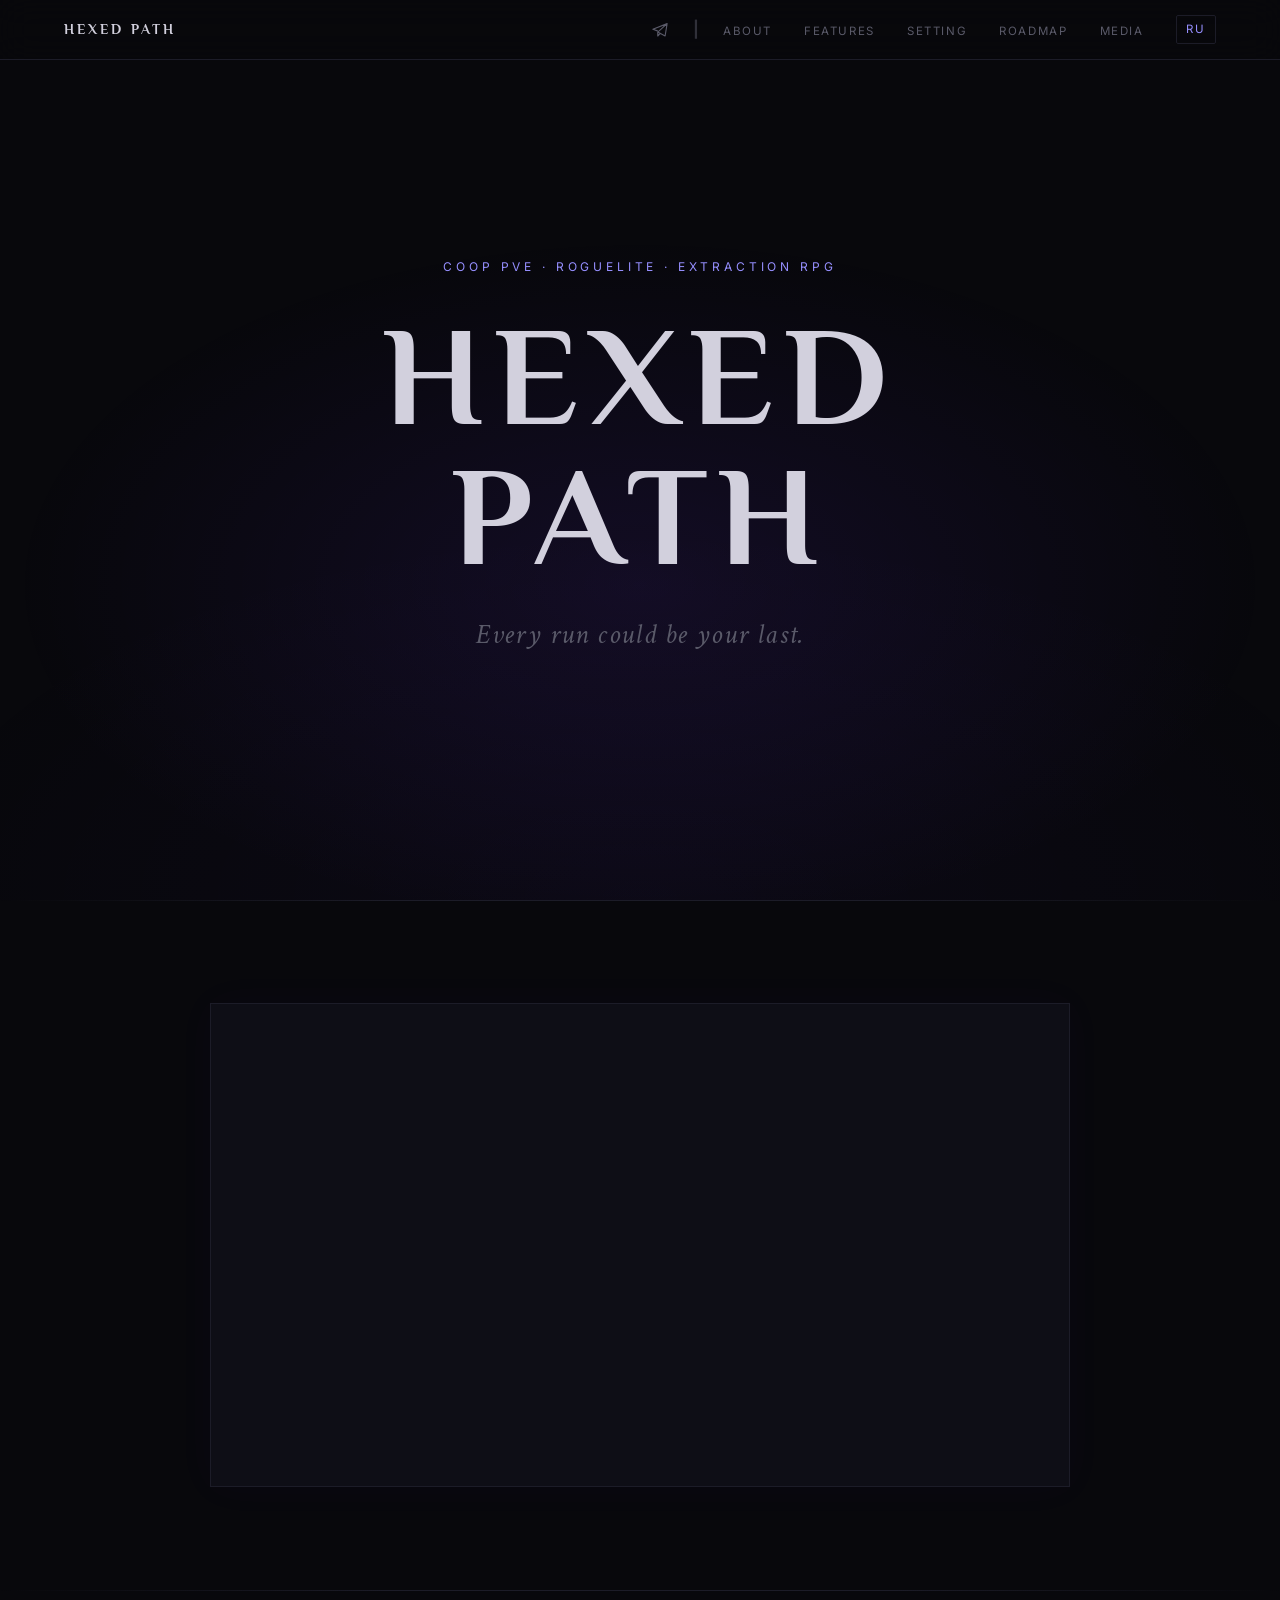
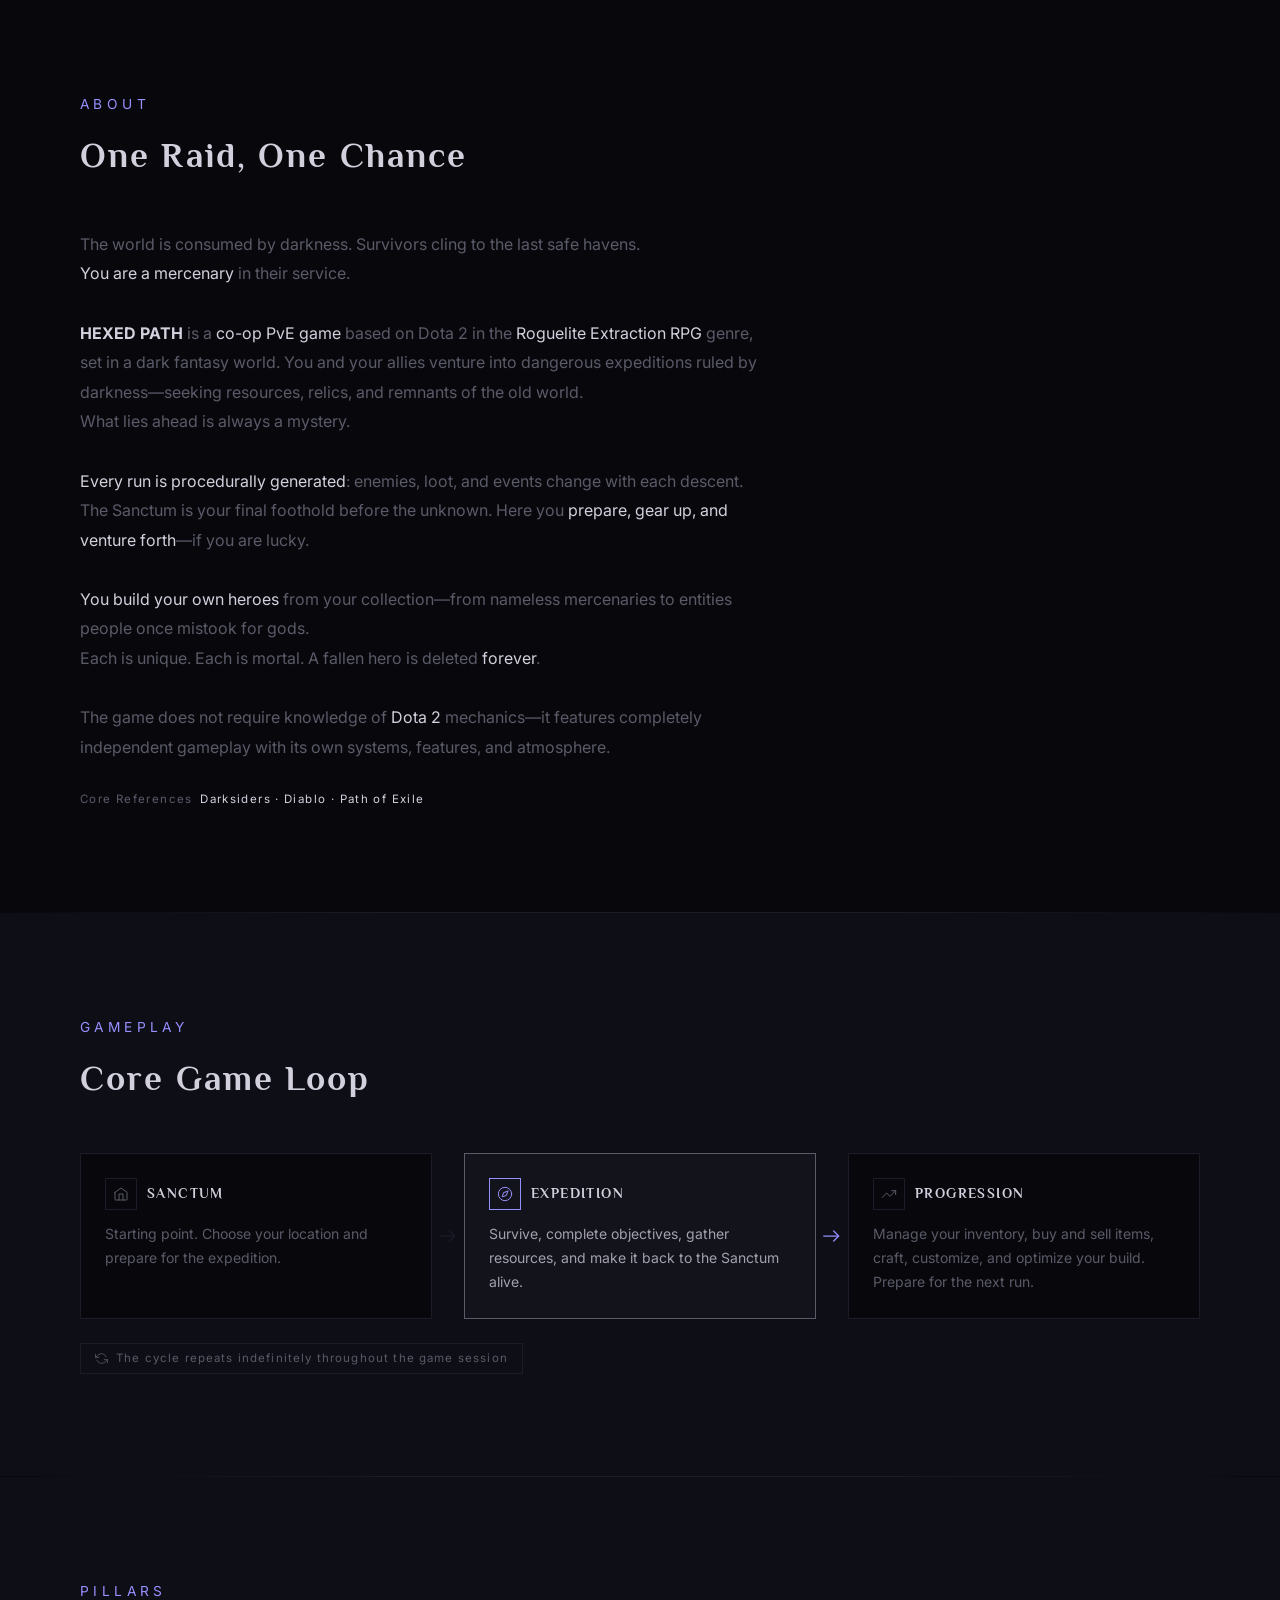
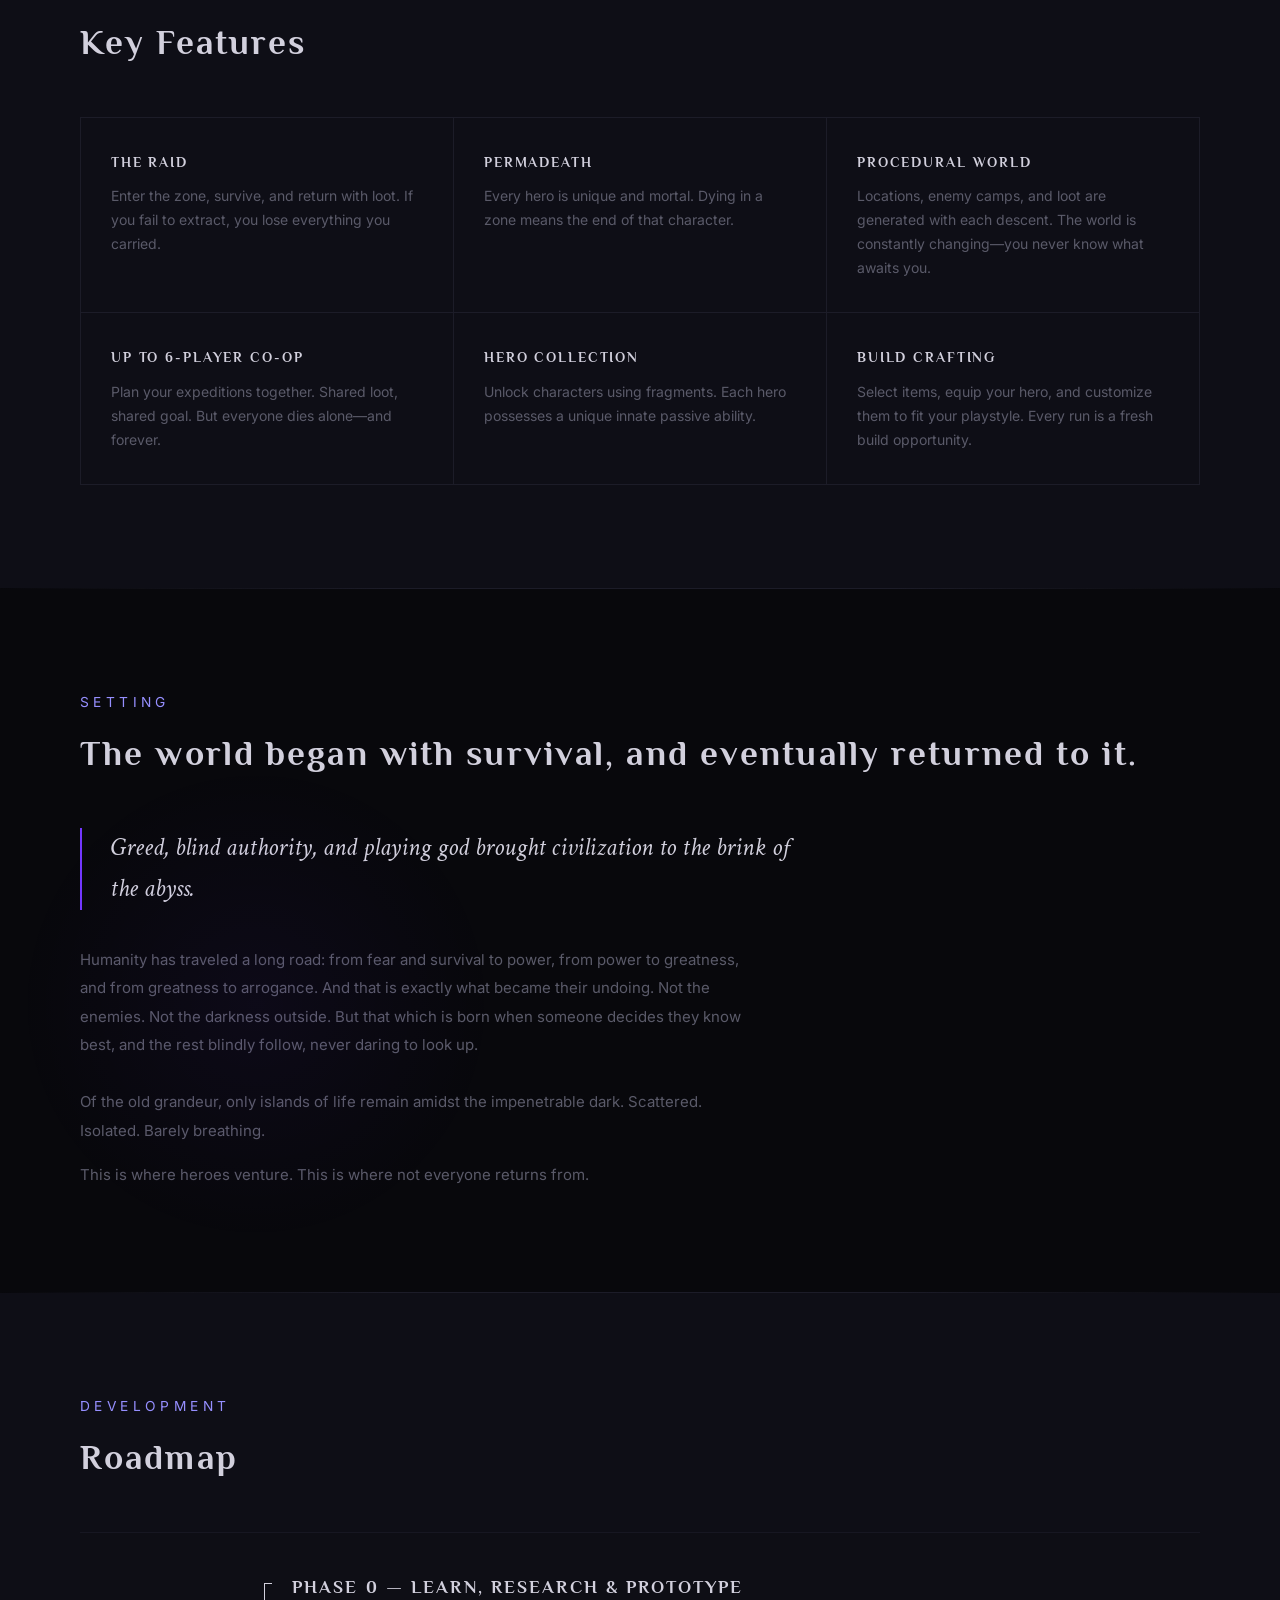
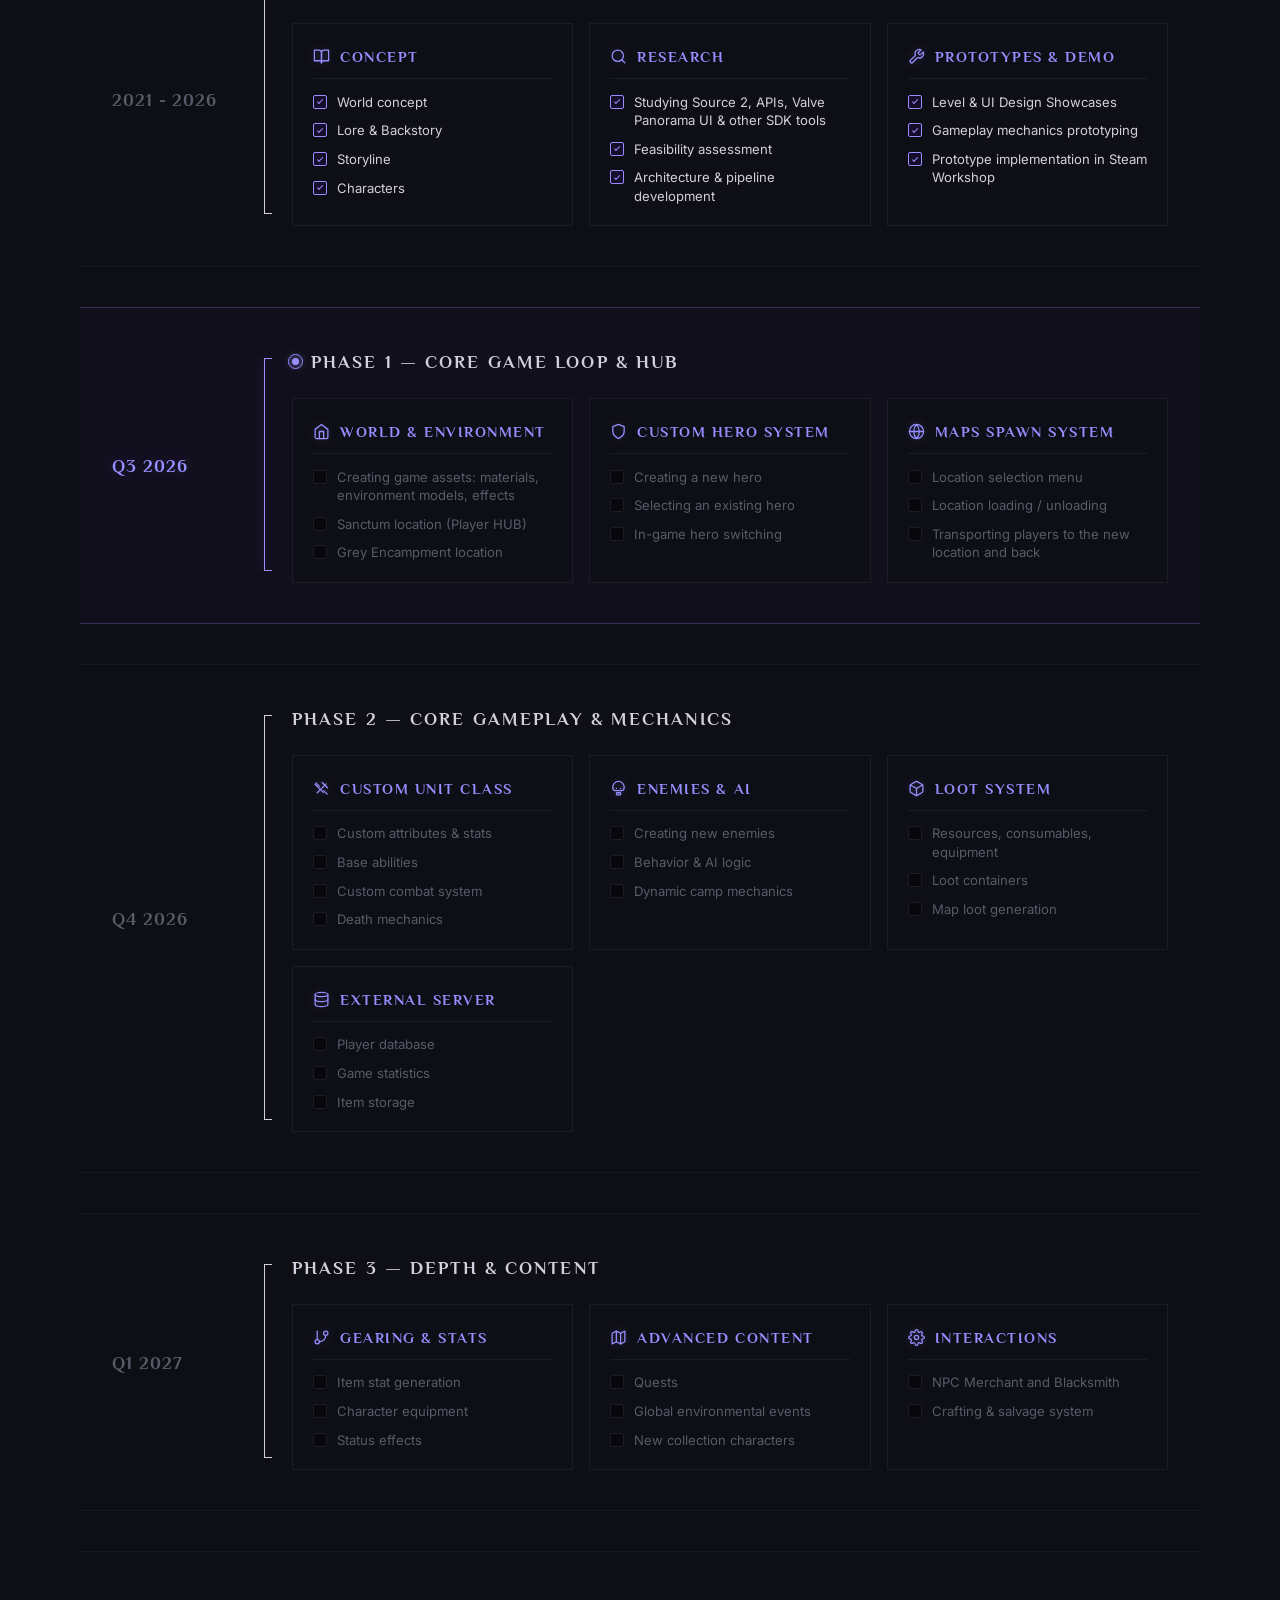
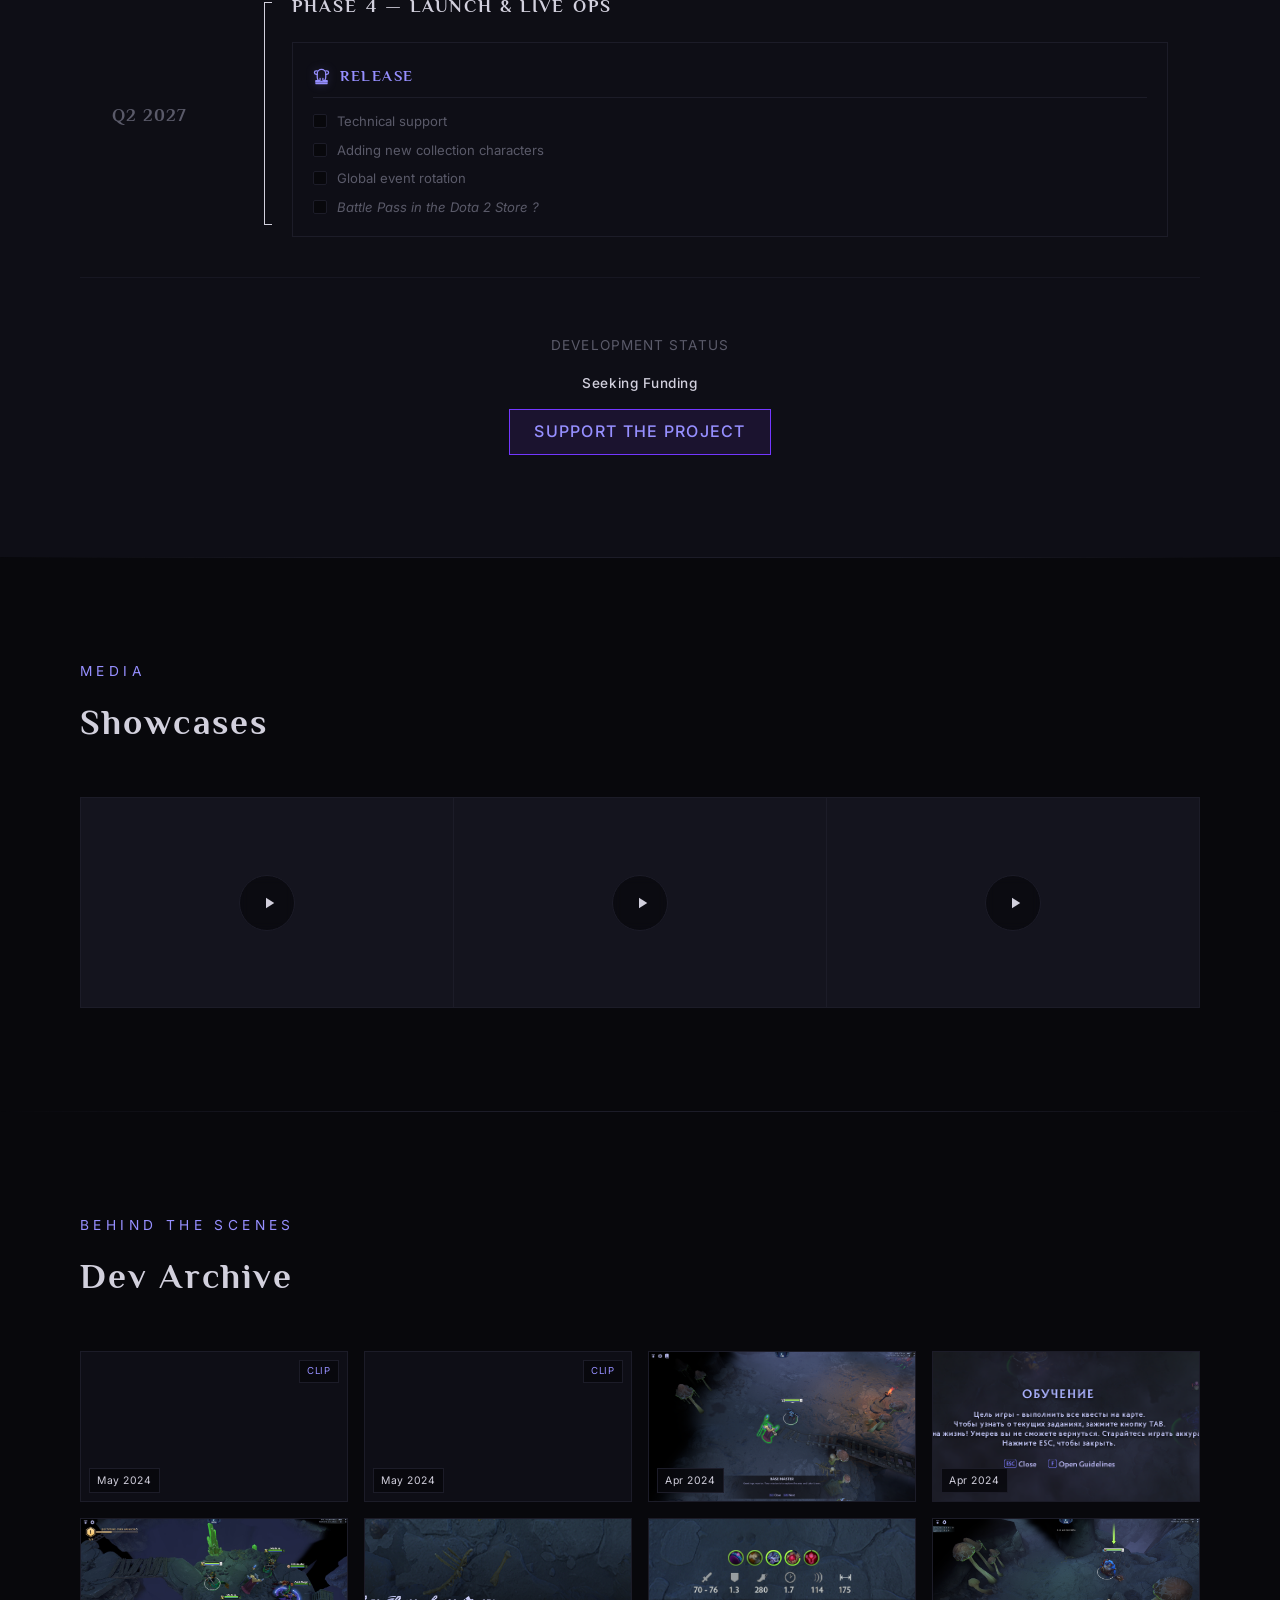
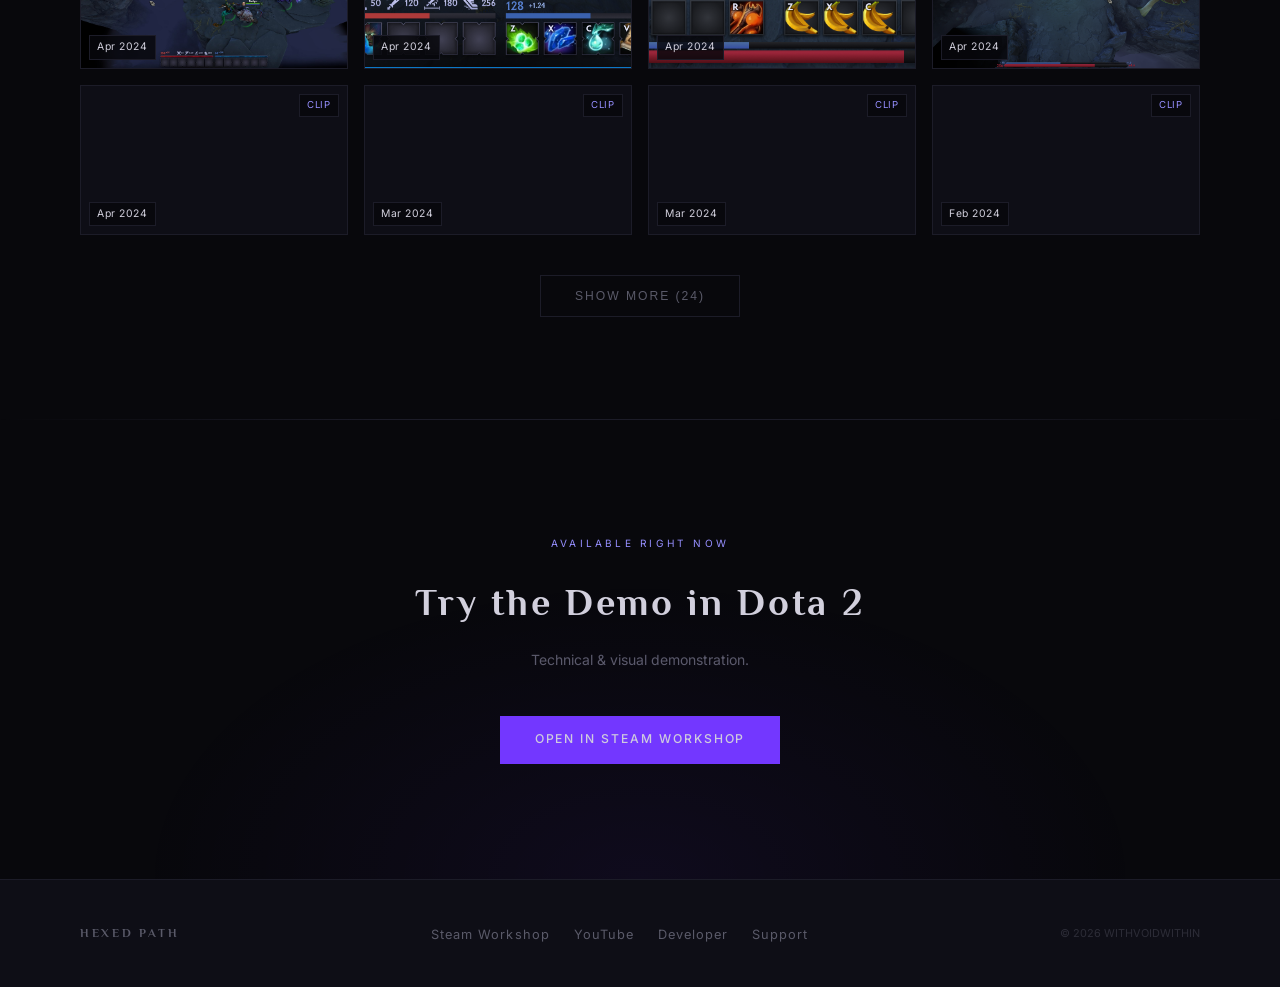
==== commit 74bcbef2: "Add Telegram social link" ====
--- a/index.html
+++ b/index.html
@@ -1,5 +1,5 @@
 <!DOCTYPE html>
-<html lang="ru">
+<html lang="en">
 
 <head>
     <meta charset="UTF-8">
@@ -21,15 +21,26 @@
     </video>
 
     <!-- ═══ NAV ═══ -->
-    <nav class="nav" aria-label="Основная навигация">
+    <nav class="nav" aria-label="Main Navigation">
         <span class="nav-logo">Hexed Path</span>
-        <ul class="nav-links">
-            <li><a href="#about">About</a></li>
-            <li><a href="#features">Features</a></li>
-            <li><a href="#world">Setting</a></li>
-            <li><a href="#roadmap">Roadmap</a></li>
-            <li><a href="#media">Media</a></li>
-        </ul>
+        <div class="nav-right">
+            <div class="socials">
+                <a href="https://t.me/hexed_path" target="_blank" rel="noopener" aria-label="Telegram" class="social-link">
+                    <svg viewBox="0 0 24 24" fill="none" stroke="currentColor" stroke-width="1.5" stroke-linecap="round" stroke-linejoin="round"><path d="M21.5 3.5 2.5 11l6 2.2M21.5 3.5 18.8 20 9 14.8M21.5 3.5 9 14.8m0 0v5.2l3-3.2"/></svg>
+                </a>
+            </div>
+            <span class="nav-divider">|</span>
+            <div class="nav-group">
+                <ul class="nav-links">
+                    <li><a href="#about">About</a></li>
+                    <li><a href="#features">Features</a></li>
+                    <li><a href="#world">Setting</a></li>
+                    <li><a href="#roadmap">Roadmap</a></li>
+                    <li><a href="#media">Media</a></li>
+                </ul>
+                <a href="ru/" class="lang-toggle">RU</a>
+            </div>
+        </div>
     </nav>
 
     <!-- ═══ HERO ═══ -->
@@ -64,28 +75,28 @@
             <h2 class="section-title reveal">One Raid, One Chance</h2>
 
             <p class="about-body reveal">
-                Мир охвачен тьмой. Выжившие держатся за последние безопасные земли.
-                <br><strong>Ты — наёмник</strong> на их службе.
+                The world is consumed by darkness. Survivors cling to the last safe havens.
+                <br><strong>You are a mercenary</strong> in their service.
                 <br><br>
 
-                <strong><b>HEXED PATH</b></strong> — <strong>coop PvE-игра</strong> на базе Dota 2 в жанре <strong>Roguelite Extraction RPG</strong> в мрачном фэнтезийном сеттинге.
-                Ты и твои союзники уходите в опасные экспедиции где правит мрак — за ресурсами, реликвиями и тем, что осталось от прежнего мира.
-                <br>Что именно вас ждёт впереди — никто не знает  заранее.
+                <strong><b>HEXED PATH</b></strong> is a <strong>co-op PvE game</strong> based on Dota 2 in the <strong>Roguelite Extraction RPG</strong> genre, set in a dark fantasy world.
+                You and your allies venture into dangerous expeditions ruled by darkness—seeking resources, relics, and remnants of the old world.
+                <br>What lies ahead is always a mystery.
                 <br><br>
 
-                <strong>Каждый забег генерируется по новому</strong>: враги, лут и события меняются при каждом погружении.
-                Святилище — ваша последняя точка опоры перед неизведанным. Здесь вы <strong>готовитесь, экипируетесь и возвращаетесь</strong> — если повезёт.
+                <strong>Every run is procedurally generated</strong>: enemies, loot, and events change with each descent.
+                The Sanctum is your final foothold before the unknown. Here you <strong>prepare, gear up, and venture forth</strong>—if you are lucky.
                 <br><br>
 
-                <strong>Ты сам создаешь героев</strong> на основе своей коллекции — от безымянных наёмников до чудовищ, которых люди принимали за богов.
-                <br>Каждый уникален. Каждый смертен. Погибший герой удаляется <strong>навсегда</strong>.
+                <strong>You build your own heroes</strong> from your collection—from nameless mercenaries to entities people once mistook for gods.
+                <br>Each is unique. Each is mortal. A fallen hero is deleted <strong>forever</strong>.
                 <br><br>
 
-                Игра не требует знаний механик <strong>Dota 2</strong> — это абсолютно самостоятельный геймплей — со своими механиками, особенностями и ощущением.
+                The game does not require knowledge of <strong>Dota 2</strong> mechanics—it features completely independent gameplay with its own systems, features, and atmosphere.
             </p>
 
             <p class="about-refs reveal">
-                Основные референсы&ensp;<span>Darksiders · Diablo · Path of Exile</span>
+                Core References&ensp;<span>Darksiders · Diablo · Path of Exile</span>
             </p>
         </div>
     </section>
@@ -104,9 +115,9 @@
                         <div class="loop-icon">
                             <svg width="16" height="16" viewBox="0 0 24 24" fill="none" stroke="currentColor" stroke-width="1.5" stroke-linecap="round" stroke-linejoin="round"><path d="M3 9.5L12 3l9 6.5V20a1 1 0 0 1-1 1H4a1 1 0 0 1-1-1V9.5z"/><path d="M9 21V12h6v9"/></svg>
                         </div>
-                        <span class="loop-card-title">Святилище</span>
-                    </div>
-                    <p class="loop-card-desc">Стартовая точка. Выбор локации и подготовка к вылазке.</p>
+                        <span class="loop-card-title">Sanctum</span>
+                    </div>
+                    <p class="loop-card-desc">Starting point. Choose your location and prepare for the expedition.</p>
                 </div>
 
                 <div class="loop-arrow" id="loop-arr-0">
@@ -118,9 +129,9 @@
                         <div class="loop-icon">
                             <svg width="16" height="16" viewBox="0 0 24 24" fill="none" stroke="currentColor" stroke-width="1.5" stroke-linecap="round" stroke-linejoin="round"><circle cx="12" cy="12" r="10"/><polygon points="16.24,7.76 14.12,14.12 7.76,16.24 9.88,9.88 16.24,7.76"/></svg>
                         </div>
-                        <span class="loop-card-title">Вылазка</span>
-                    </div>
-                    <p class="loop-card-desc">Выживание, выполнение задач, сбор ресурсов и возвращение живым обратно в святилище.</p>
+                        <span class="loop-card-title">Expedition</span>
+                    </div>
+                    <p class="loop-card-desc">Survive, complete objectives, gather resources, and make it back to the Sanctum alive.</p>
                 </div>
 
                 <div class="loop-arrow" id="loop-arr-1">
@@ -132,9 +143,9 @@
                         <div class="loop-icon">
                             <svg width="16" height="16" viewBox="0 0 24 24" fill="none" stroke="currentColor" stroke-width="1.5" stroke-linecap="round" stroke-linejoin="round"><polyline points="22,7 13.5,15.5 8.5,10.5 2,17"/><polyline points="16,7 22,7 22,13"/></svg>
                         </div>
-                        <span class="loop-card-title">Прогрессия</span>
-                    </div>
-                    <p class="loop-card-desc">Менеджмент инвентаря, продажа и покупка предметов, крафт, сборка и улучшение билда. Подготовка перед новой вылазкой.</p>
+                        <span class="loop-card-title">Progression</span>
+                    </div>
+                    <p class="loop-card-desc">Manage your inventory, buy and sell items, craft, customize, and optimize your build. Prepare for the next run.</p>
                 </div>
 
             </div>
@@ -142,7 +153,7 @@
             <div class="loop-badge-wrap reveal">
                 <span class="loop-badge">
                     <svg width="13" height="13" viewBox="0 0 24 24" fill="none" stroke="currentColor" stroke-width="1.5" stroke-linecap="round" stroke-linejoin="round"><path d="M1 4v6h6M23 20v-6h-6"/><path d="M20.49 9A9 9 0 0 0 5.64 5.64L1 10M23 14l-4.64 4.36A9 9 0 0 1 3.51 15"/></svg>
-                    Цикл повторяется неограниченное количество раз в течение игровой сессии
+                    The cycle repeats indefinitely throughout the game session
                 </span>
             </div>
         </div>
@@ -159,38 +170,33 @@
             <div class="features-grid reveal">
 
                 <div class="feature-card">
-                    <div class="feature-name">Рейд</div>
-                    <p class="feature-desc">Войди в локацию, выживи и вернись с добычей. Не выйдешь — потеряешь всё, что
-                        нёс с собой.</p>
+                    <div class="feature-name">The Raid</div>
+                    <p class="feature-desc">Enter the zone, survive, and return with loot. If you fail to extract, you lose everything you carried.</p>
                 </div>
 
                 <div class="feature-card">
-                    <div class="feature-name">Пермасмерть</div>
-                    <p class="feature-desc">Каждый герой уникален и смертен. Гибель в локации — конец персонажа.</p>
+                    <div class="feature-name">Permadeath</div>
+                    <p class="feature-desc">Every hero is unique and mortal. Dying in a zone means the end of that character.</p>
                 </div>
 
                 <div class="feature-card">
-                    <div class="feature-name">Процедурный мир</div>
-                    <p class="feature-desc">Локации, кемпы врагов и лут генерируются при каждом погружении. Мир
-                        постоянно меняется — ты никогда не знаешь, что ждёт.</p>
+                    <div class="feature-name">Procedural World</div>
+                    <p class="feature-desc">Locations, enemy camps, and loot are generated with each descent. The world is constantly changing—you never know what awaits you.</p>
                 </div>
 
                 <div class="feature-card">
-                    <div class="feature-name">Кооп до 6 игроков</div>
-                    <p class="feature-desc">Планируйте вылазки вместе. Лут общий, цель общая. Но погибает каждый сам — и
-                        навсегда.</p>
+                    <div class="feature-name">Up to 6-Player Co-op</div>
+                    <p class="feature-desc">Plan your expeditions together. Shared loot, shared goal. But everyone dies alone—and forever.</p>
                 </div>
 
                 <div class="feature-card">
-                    <div class="feature-name">Коллекция героев</div>
-                    <p class="feature-desc">Открывай персонажей через фрагменты. Каждый обладает уникальной врождённой
-                        пассивной способностью.</p>
+                    <div class="feature-name">Hero Collection</div>
+                    <p class="feature-desc">Unlock characters using fragments. Each hero possesses a unique innate passive ability.</p>
                 </div>
 
                 <div class="feature-card">
-                    <div class="feature-name">Билдостроение</div>
-                    <p class="feature-desc">Подбирай предметы, экипируй героя, стройся под свой стиль. Каждый ран —
-                        возможность для нового билда.</p>
+                    <div class="feature-name">Build Crafting</div>
+                    <p class="feature-desc">Select items, equip your hero, and customize them to fit your playstyle. Every run is a fresh build opportunity.</p>
                 </div>
 
             </div>
@@ -206,18 +212,18 @@
             <h2 class="section-title reveal">The world began with survival, and eventually returned to it.</h2>
             <div class="world-inner">
                 <blockquote class="world-quote reveal">
-                    Жадность, слепота власти и игра в богов привели цивилизацию к краю пропасти.
+                    Greed, blind authority, and playing god brought civilization to the brink of the abyss.
                 </blockquote>
                 <div class="world-body reveal">
                     <p>
-                        Люди прошли долгий путь: от страха и выживания — к силе, от силы — к величию, от величия — к высокомерию.
-                        И именно это стало их гибелью. Не враги. Не тьма снаружи.
-                        То, что рождается, когда кто-то один решает, что он знает лучше всех, а остальные слепо следуют за ним, не смея поднять взгляд.
+                        Humanity has traveled a long road: from fear and survival to power, from power to greatness, and from greatness to arrogance.
+                        And that is exactly what became their undoing. Not the enemies. Not the darkness outside.
+                        But that which is born when someone decides they know best, and the rest blindly follow, never daring to look up.
                         <br><br>
-                        От прежнего величия остались лишь острова живого среди непроглядного мрака. Разрозненные. Отрезанные. Едва дышащие.
+                        Of the old grandeur, only islands of life remain amidst the impenetrable dark. Scattered. Isolated. Barely breathing.
                     </p>
                     <p>
-                        Именно туда уходят герои. Именно оттуда — не все возвращаются.
+                        This is where heroes venture. This is where not everyone returns from.
                     </p>
                 </div>
             </div>
@@ -254,25 +260,25 @@
                                     <li>
                                         <label class="task-label">
                                             <input type="checkbox" class="task-checkbox" checked disabled>
-                                            <span>Концепция мира</span>
-                                        </label>
-                                    </li>
-                                    <li>
-                                        <label class="task-label">
-                                            <input type="checkbox" class="task-checkbox" checked disabled>
-                                            <span>Предыстория</span>
-                                        </label>
-                                    </li>
-                                    <li>
-                                        <label class="task-label">
-                                            <input type="checkbox" class="task-checkbox" checked disabled>
-                                            <span>Сюжет</span>
-                                        </label>
-                                    </li>
-                                    <li>
-                                        <label class="task-label">
-                                            <input type="checkbox" class="task-checkbox" checked disabled>
-                                            <span>Персонажи</span>
+                                            <span>World concept</span>
+                                        </label>
+                                    </li>
+                                    <li>
+                                        <label class="task-label">
+                                            <input type="checkbox" class="task-checkbox" checked disabled>
+                                            <span>Lore & Backstory</span>
+                                        </label>
+                                    </li>
+                                    <li>
+                                        <label class="task-label">
+                                            <input type="checkbox" class="task-checkbox" checked disabled>
+                                            <span>Storyline</span>
+                                        </label>
+                                    </li>
+                                    <li>
+                                        <label class="task-label">
+                                            <input type="checkbox" class="task-checkbox" checked disabled>
+                                            <span>Characters</span>
                                         </label>
                                     </li>
                                 </ul>
@@ -286,19 +292,19 @@
                                     <li>
                                         <label class="task-label">
                                             <input type="checkbox" class="task-checkbox" checked disabled>
-                                            <span>Изучение Source 2, API, Valve Panorama UI и прочих инструментов SDK</span>
-                                        </label>
-                                    </li>
-                                    <li>
-                                        <label class="task-label">
-                                            <input type="checkbox" class="task-checkbox" checked disabled>
-                                            <span>Оценка возможностей</span>
-                                        </label>
-                                    </li>
-                                    <li>
-                                        <label class="task-label">
-                                            <input type="checkbox" class="task-checkbox" checked disabled>
-                                            <span>Разработка архитектуры и пайплайна</span>
+                                            <span>Studying Source 2, APIs, Valve Panorama UI & other SDK tools</span>
+                                        </label>
+                                    </li>
+                                    <li>
+                                        <label class="task-label">
+                                            <input type="checkbox" class="task-checkbox" checked disabled>
+                                            <span>Feasibility assessment</span>
+                                        </label>
+                                    </li>
+                                    <li>
+                                        <label class="task-label">
+                                            <input type="checkbox" class="task-checkbox" checked disabled>
+                                            <span>Architecture & pipeline development</span>
                                         </label>
                                     </li>
                                 </ul>
@@ -318,13 +324,13 @@
                                     <li>
                                         <label class="task-label">
                                             <input type="checkbox" class="task-checkbox" checked disabled>
-                                            <span>Прототипы игровых механик</span>
-                                        </label>
-                                    </li>
-                                    <li>
-                                        <label class="task-label">
-                                            <input type="checkbox" class="task-checkbox" checked disabled>
-                                            <span>Реализация прототипов в Steam Workshop</span>
+                                            <span>Gameplay mechanics prototyping</span>
+                                        </label>
+                                    </li>
+                                    <li>
+                                        <label class="task-label">
+                                            <input type="checkbox" class="task-checkbox" checked disabled>
+                                            <span>Prototype implementation in Steam Workshop</span>
                                         </label>
                                     </li>
                                 </ul>
@@ -354,19 +360,19 @@
                                     <li>
                                         <label class="task-label">
                                             <input type="checkbox" class="task-checkbox" disabled>
-                                            <span>Создание игровых ассетов: материалы, модели окружения, эффекты</span>
-                                        </label>
-                                    </li>
-                                    <li>
-                                        <label class="task-label">
-                                            <input type="checkbox" class="task-checkbox" disabled>
-                                            <span>Локация Sanctum (HUB игроков)</span>
-                                        </label>
-                                    </li>
-                                    <li>
-                                        <label class="task-label">
-                                            <input type="checkbox" class="task-checkbox" disabled>
-                                            <span>Локация Grey Encampment</span>
+                                            <span>Creating game assets: materials, environment models, effects</span>
+                                        </label>
+                                    </li>
+                                    <li>
+                                        <label class="task-label">
+                                            <input type="checkbox" class="task-checkbox" disabled>
+                                            <span>Sanctum location (Player HUB)</span>
+                                        </label>
+                                    </li>
+                                    <li>
+                                        <label class="task-label">
+                                            <input type="checkbox" class="task-checkbox" disabled>
+                                            <span>Grey Encampment location</span>
                                         </label>
                                     </li>
                                 </ul>
@@ -380,19 +386,19 @@
                                     <li>
                                         <label class="task-label">
                                             <input type="checkbox" class="task-checkbox" disabled>
-                                            <span>Создание нового героя</span>
-                                        </label>
-                                    </li>
-                                    <li>
-                                        <label class="task-label">
-                                            <input type="checkbox" class="task-checkbox" disabled>
-                                            <span>Выбор существующего героя</span>
-                                        </label>
-                                    </li>
-                                    <li>
-                                        <label class="task-label">
-                                            <input type="checkbox" class="task-checkbox" disabled>
-                                            <span>Смена героя в процессе игры</span>
+                                            <span>Creating a new hero</span>
+                                        </label>
+                                    </li>
+                                    <li>
+                                        <label class="task-label">
+                                            <input type="checkbox" class="task-checkbox" disabled>
+                                            <span>Selecting an existing hero</span>
+                                        </label>
+                                    </li>
+                                    <li>
+                                        <label class="task-label">
+                                            <input type="checkbox" class="task-checkbox" disabled>
+                                            <span>In-game hero switching</span>
                                         </label>
                                     </li>
                                 </ul>
@@ -406,19 +412,19 @@
                                     <li>
                                         <label class="task-label">
                                             <input type="checkbox" class="task-checkbox" disabled>
-                                            <span>Меню выбора локации</span>
-                                        </label>
-                                    </li>
-                                    <li>
-                                        <label class="task-label">
-                                            <input type="checkbox" class="task-checkbox" disabled>
-                                            <span>Подгрузка / выгрузка локации</span>
-                                        </label>
-                                    </li>
-                                    <li>
-                                        <label class="task-label">
-                                            <input type="checkbox" class="task-checkbox" disabled>
-                                            <span>Перемещение игроков в новую локацию и обратно</span>
+                                            <span>Location selection menu</span>
+                                        </label>
+                                    </li>
+                                    <li>
+                                        <label class="task-label">
+                                            <input type="checkbox" class="task-checkbox" disabled>
+                                            <span>Location loading / unloading</span>
+                                        </label>
+                                    </li>
+                                    <li>
+                                        <label class="task-label">
+                                            <input type="checkbox" class="task-checkbox" disabled>
+                                            <span>Transporting players to the new location and back</span>
                                         </label>
                                     </li>
                                 </ul>
@@ -447,25 +453,25 @@
                                     <li>
                                         <label class="task-label">
                                             <input type="checkbox" class="task-checkbox" disabled>
-                                            <span>Кастомные характеристики</span>
-                                        </label>
-                                    </li>
-                                    <li>
-                                        <label class="task-label">
-                                            <input type="checkbox" class="task-checkbox" disabled>
-                                            <span>Базовые способности</span>
-                                        </label>
-                                    </li>
-                                    <li>
-                                        <label class="task-label">
-                                            <input type="checkbox" class="task-checkbox" disabled>
-                                            <span>Кастомная боевая система</span>
-                                        </label>
-                                    </li>
-                                    <li>
-                                        <label class="task-label">
-                                            <input type="checkbox" class="task-checkbox" disabled>
-                                            <span>Механика смерти</span>
+                                            <span>Custom attributes & stats</span>
+                                        </label>
+                                    </li>
+                                    <li>
+                                        <label class="task-label">
+                                            <input type="checkbox" class="task-checkbox" disabled>
+                                            <span>Base abilities</span>
+                                        </label>
+                                    </li>
+                                    <li>
+                                        <label class="task-label">
+                                            <input type="checkbox" class="task-checkbox" disabled>
+                                            <span>Custom combat system</span>
+                                        </label>
+                                    </li>
+                                    <li>
+                                        <label class="task-label">
+                                            <input type="checkbox" class="task-checkbox" disabled>
+                                            <span>Death mechanics</span>
                                         </label>
                                     </li>
                                 </ul>
@@ -479,19 +485,19 @@
                                     <li>
                                         <label class="task-label">
                                             <input type="checkbox" class="task-checkbox" disabled>
-                                            <span>Создание новых противников</span>
-                                        </label>
-                                    </li>
-                                    <li>
-                                        <label class="task-label">
-                                            <input type="checkbox" class="task-checkbox" disabled>
-                                            <span>Поведение и логика</span>
-                                        </label>
-                                    </li>
-                                    <li>
-                                        <label class="task-label">
-                                            <input type="checkbox" class="task-checkbox" disabled>
-                                            <span>Механика динамичных кемпов</span>
+                                            <span>Creating new enemies</span>
+                                        </label>
+                                    </li>
+                                    <li>
+                                        <label class="task-label">
+                                            <input type="checkbox" class="task-checkbox" disabled>
+                                            <span>Behavior & AI logic</span>
+                                        </label>
+                                    </li>
+                                    <li>
+                                        <label class="task-label">
+                                            <input type="checkbox" class="task-checkbox" disabled>
+                                            <span>Dynamic camp mechanics</span>
                                         </label>
                                     </li>
                                 </ul>
@@ -505,19 +511,19 @@
                                     <li>
                                         <label class="task-label">
                                             <input type="checkbox" class="task-checkbox" disabled>
-                                            <span>Ресурсы, расходники, экипировка</span>
-                                        </label>
-                                    </li>
-                                    <li>
-                                        <label class="task-label">
-                                            <input type="checkbox" class="task-checkbox" disabled>
-                                            <span>Контейнеры с добычей</span>
-                                        </label>
-                                    </li>
-                                    <li>
-                                        <label class="task-label">
-                                            <input type="checkbox" class="task-checkbox" disabled>
-                                            <span>Генерация лута на карте</span>
+                                            <span>Resources, consumables, equipment</span>
+                                        </label>
+                                    </li>
+                                    <li>
+                                        <label class="task-label">
+                                            <input type="checkbox" class="task-checkbox" disabled>
+                                            <span>Loot containers</span>
+                                        </label>
+                                    </li>
+                                    <li>
+                                        <label class="task-label">
+                                            <input type="checkbox" class="task-checkbox" disabled>
+                                            <span>Map loot generation</span>
                                         </label>
                                     </li>
                                 </ul>
@@ -531,19 +537,19 @@
                                     <li>
                                         <label class="task-label">
                                             <input type="checkbox" class="task-checkbox" disabled>
-                                            <span>База данных игроков</span>
-                                        </label>
-                                    </li>
-                                    <li>
-                                        <label class="task-label">
-                                            <input type="checkbox" class="task-checkbox" disabled>
-                                            <span>Игровая статистика</span>
-                                        </label>
-                                    </li>
-                                    <li>
-                                        <label class="task-label">
-                                            <input type="checkbox" class="task-checkbox" disabled>
-                                            <span>Хранилище предметов</span>
+                                            <span>Player database</span>
+                                        </label>
+                                    </li>
+                                    <li>
+                                        <label class="task-label">
+                                            <input type="checkbox" class="task-checkbox" disabled>
+                                            <span>Game statistics</span>
+                                        </label>
+                                    </li>
+                                    <li>
+                                        <label class="task-label">
+                                            <input type="checkbox" class="task-checkbox" disabled>
+                                            <span>Item storage</span>
                                         </label>
                                     </li>
                                 </ul>
@@ -572,19 +578,19 @@
                                     <li>
                                         <label class="task-label">
                                             <input type="checkbox" class="task-checkbox" disabled>
-                                            <span>Генерация свойств предмета</span>
-                                        </label>
-                                    </li>
-                                    <li>
-                                        <label class="task-label">
-                                            <input type="checkbox" class="task-checkbox" disabled>
-                                            <span>Экипировка персонажа</span>
-                                        </label>
-                                    </li>
-                                    <li>
-                                        <label class="task-label">
-                                            <input type="checkbox" class="task-checkbox" disabled>
-                                            <span>Статус эффекты</span>
+                                            <span>Item stat generation</span>
+                                        </label>
+                                    </li>
+                                    <li>
+                                        <label class="task-label">
+                                            <input type="checkbox" class="task-checkbox" disabled>
+                                            <span>Character equipment</span>
+                                        </label>
+                                    </li>
+                                    <li>
+                                        <label class="task-label">
+                                            <input type="checkbox" class="task-checkbox" disabled>
+                                            <span>Status effects</span>
                                         </label>
                                     </li>
                                 </ul>
@@ -598,19 +604,19 @@
                                     <li>
                                         <label class="task-label">
                                             <input type="checkbox" class="task-checkbox" disabled>
-                                            <span>Квесты</span>
-                                        </label>
-                                    </li>
-                                    <li>
-                                        <label class="task-label">
-                                            <input type="checkbox" class="task-checkbox" disabled>
-                                            <span>Глобальные события в локациях</span>
-                                        </label>
-                                    </li>
-                                    <li>
-                                        <label class="task-label">
-                                            <input type="checkbox" class="task-checkbox" disabled>
-                                            <span>Новые персонажи коллекции</span>
+                                            <span>Quests</span>
+                                        </label>
+                                    </li>
+                                    <li>
+                                        <label class="task-label">
+                                            <input type="checkbox" class="task-checkbox" disabled>
+                                            <span>Global environmental events</span>
+                                        </label>
+                                    </li>
+                                    <li>
+                                        <label class="task-label">
+                                            <input type="checkbox" class="task-checkbox" disabled>
+                                            <span>New collection characters</span>
                                         </label>
                                     </li>
                                 </ul>
@@ -624,13 +630,13 @@
                                     <li>
                                         <label class="task-label">
                                             <input type="checkbox" class="task-checkbox" disabled>
-                                            <span>NPC Торговец и Кузнец</span>
-                                        </label>
-                                    </li>
-                                    <li>
-                                        <label class="task-label">
-                                            <input type="checkbox" class="task-checkbox" disabled>
-                                            <span>Система крафта и разбора</span>
+                                            <span>NPC Merchant and Blacksmith</span>
+                                        </label>
+                                    </li>
+                                    <li>
+                                        <label class="task-label">
+                                            <input type="checkbox" class="task-checkbox" disabled>
+                                            <span>Crafting & salvage system</span>
                                         </label>
                                     </li>
                                 </ul>
@@ -659,25 +665,25 @@
                                     <li>
                                         <label class="task-label">
                                             <input type="checkbox" class="task-checkbox" disabled>
-                                            <span>Техническая поддержка</span>
-                                        </label>
-                                    </li>
-                                    <li>
-                                        <label class="task-label">
-                                            <input type="checkbox" class="task-checkbox" disabled>
-                                            <span>Добавление новых персонажей коллекции</span>
-                                        </label>
-                                    </li>
-                                    <li>
-                                        <label class="task-label">
-                                            <input type="checkbox" class="task-checkbox" disabled>
-                                            <span>Ротация глобальных событий</span>
-                                        </label>
-                                    </li>
-                                    <li>
-                                        <label class="task-label">
-                                            <input type="checkbox" class="task-checkbox" disabled>
-                                            <span><i>Battle Pass в магазине Dota 2 ?</i></span>
+                                            <span>Technical support</span>
+                                        </label>
+                                    </li>
+                                    <li>
+                                        <label class="task-label">
+                                            <input type="checkbox" class="task-checkbox" disabled>
+                                            <span>Adding new collection characters</span>
+                                        </label>
+                                    </li>
+                                    <li>
+                                        <label class="task-label">
+                                            <input type="checkbox" class="task-checkbox" disabled>
+                                            <span>Global event rotation</span>
+                                        </label>
+                                    </li>
+                                    <li>
+                                        <label class="task-label">
+                                            <input type="checkbox" class="task-checkbox" disabled>
+                                            <span><i>Battle Pass in the Dota 2 Store ?</i></span>
                                         </label>
                                     </li>
                                 </ul>
@@ -689,10 +695,10 @@
             </div>
 
             <div class="dev-status reveal">
-                <span class="dev-status-label">Статус разработки</span>
-                <span class="dev-status-badge is-funding">Поиск финансирования</span>
+                <span class="dev-status-label">Development Status</span>
+                <span class="dev-status-badge is-funding">Seeking Funding</span>
                 <a href="https://withvoidwithin.github.io/#support" target="_blank" rel="noopener" class="btn-support">
-                    Поддержать проект
+                    Support the Project
                 </a>
             </div>
         </div>
@@ -708,7 +714,7 @@
 
             <div class="media-grid reveal">
 
-                <!-- Карточка 1: Misty Swamp -->
+                <!-- Card 1: Misty Swamp -->
                 <a href="https://www.youtube.com/watch?v=T5y55iInyWI&pp" target="_blank" rel="noopener" class="media-card" 
                    style="background-image: url('https://img.youtube.com/vi/T5y55iInyWI/maxresdefault.jpg');">
                     <div class="media-inner">
@@ -721,7 +727,7 @@
                     </div>
                 </a>
 
-                <!-- Карточка 2: Hero Selection -->
+                <!-- Card 2: Hero Selection -->
                 <a href="https://www.youtube.com/watch?v=6yBb1C3Lgks" target="_blank" rel="noopener" class="media-card" 
                    style="background-image: url('https://img.youtube.com/vi/6yBb1C3Lgks/maxresdefault.jpg');">
                     <div class="media-inner">
@@ -734,7 +740,7 @@
                     </div>
                 </a>
 
-                <!-- Карточка 3: Gameplay Demo -->
+                <!-- Card 3: Gameplay Demo -->
                 <a href="https://www.youtube.com/watch?v=Hzrp8oN9mPo" target="_blank" rel="noopener" class="media-card" 
                    style="background-image: url('https://img.youtube.com/vi/Hzrp8oN9mPo/maxresdefault.jpg');">
                     <div class="media-inner">
@@ -766,11 +772,11 @@
 
     <!-- ═══ PLAY CTA ═══ -->
     <section class="play-section">
-        <p class="play-eyebrow">Доступно прямо сейчас</p>
-        <h2 class="play-title">Попробуй демо в Dota 2</h2>
-        <p class="play-sub">Техническая и визуальная демонстрация.</p>
+        <p class="play-eyebrow">Available Right Now</p>
+        <h2 class="play-title">Try the Demo in Dota 2</h2>
+        <p class="play-sub">Technical & visual demonstration.</p>
         <a href="https://steamcommunity.com/sharedfiles/filedetails/?id=3440365729" target="_blank" rel="noopener"
-            class="btn-primary">Открыть в Steam Workshop</a>
+            class="btn-primary">Open in Steam Workshop</a>
     </section>
 
     <!-- ═══ FOOTER ═══ -->
--- a/assets/styles.css
+++ b/assets/styles.css
@@ -96,6 +96,80 @@
             }
         }
     }
+}
+
+/* === LANGUAGE SELECTOR === */
+.nav-group {
+    display: flex;
+    align-items: center;
+    gap: 2rem;
+}
+
+.lang-toggle {
+    font-size: 0.72rem;
+    letter-spacing: 0.14em;
+    text-transform: uppercase;
+    color: var(--accent-lit);
+    border: 1px solid var(--border);
+    padding: 0.25rem 0.6rem;
+    border-radius: 2px;
+    transition: color 0.2s, border-color 0.2s, background-color 0.2s, box-shadow 0.2s;
+}
+
+.lang-toggle:hover {
+    color: var(--text);
+    border-color: var(--accent-lit);
+    background: var(--accent-dim);
+    box-shadow: 0 0 10px rgba(150, 143, 255, 0.15);
+}
+
+/* Adjust layout behavior of nav links */
+.nav .nav-links {
+    display: flex;
+    gap: 2rem;
+    list-style: none;
+}
+
+@media (max-width: 600px) {
+    .nav .nav-links {
+        display: none;
+    }
+}
+
+.socials {
+    display: flex;
+    align-items: center;
+}
+
+.social-link {
+    display: flex;
+    align-items: center;
+    justify-content: center;
+    color: var(--muted);
+    transition: color 0.2s;
+}
+
+.social-link:hover {
+    color: var(--accent-lit);
+}
+
+.social-link svg {
+    width: 18px;
+    height: 18px;
+}
+
+.nav-right {
+    display: flex;
+    align-items: center;
+    gap: 1.5rem;
+}
+
+.nav-divider {
+    color: var(--muted);
+    font-size: 1rem;
+    font-weight: bold;
+    user-select: none;
+    opacity: 0.5;
 }
 
 /* === HERO === */
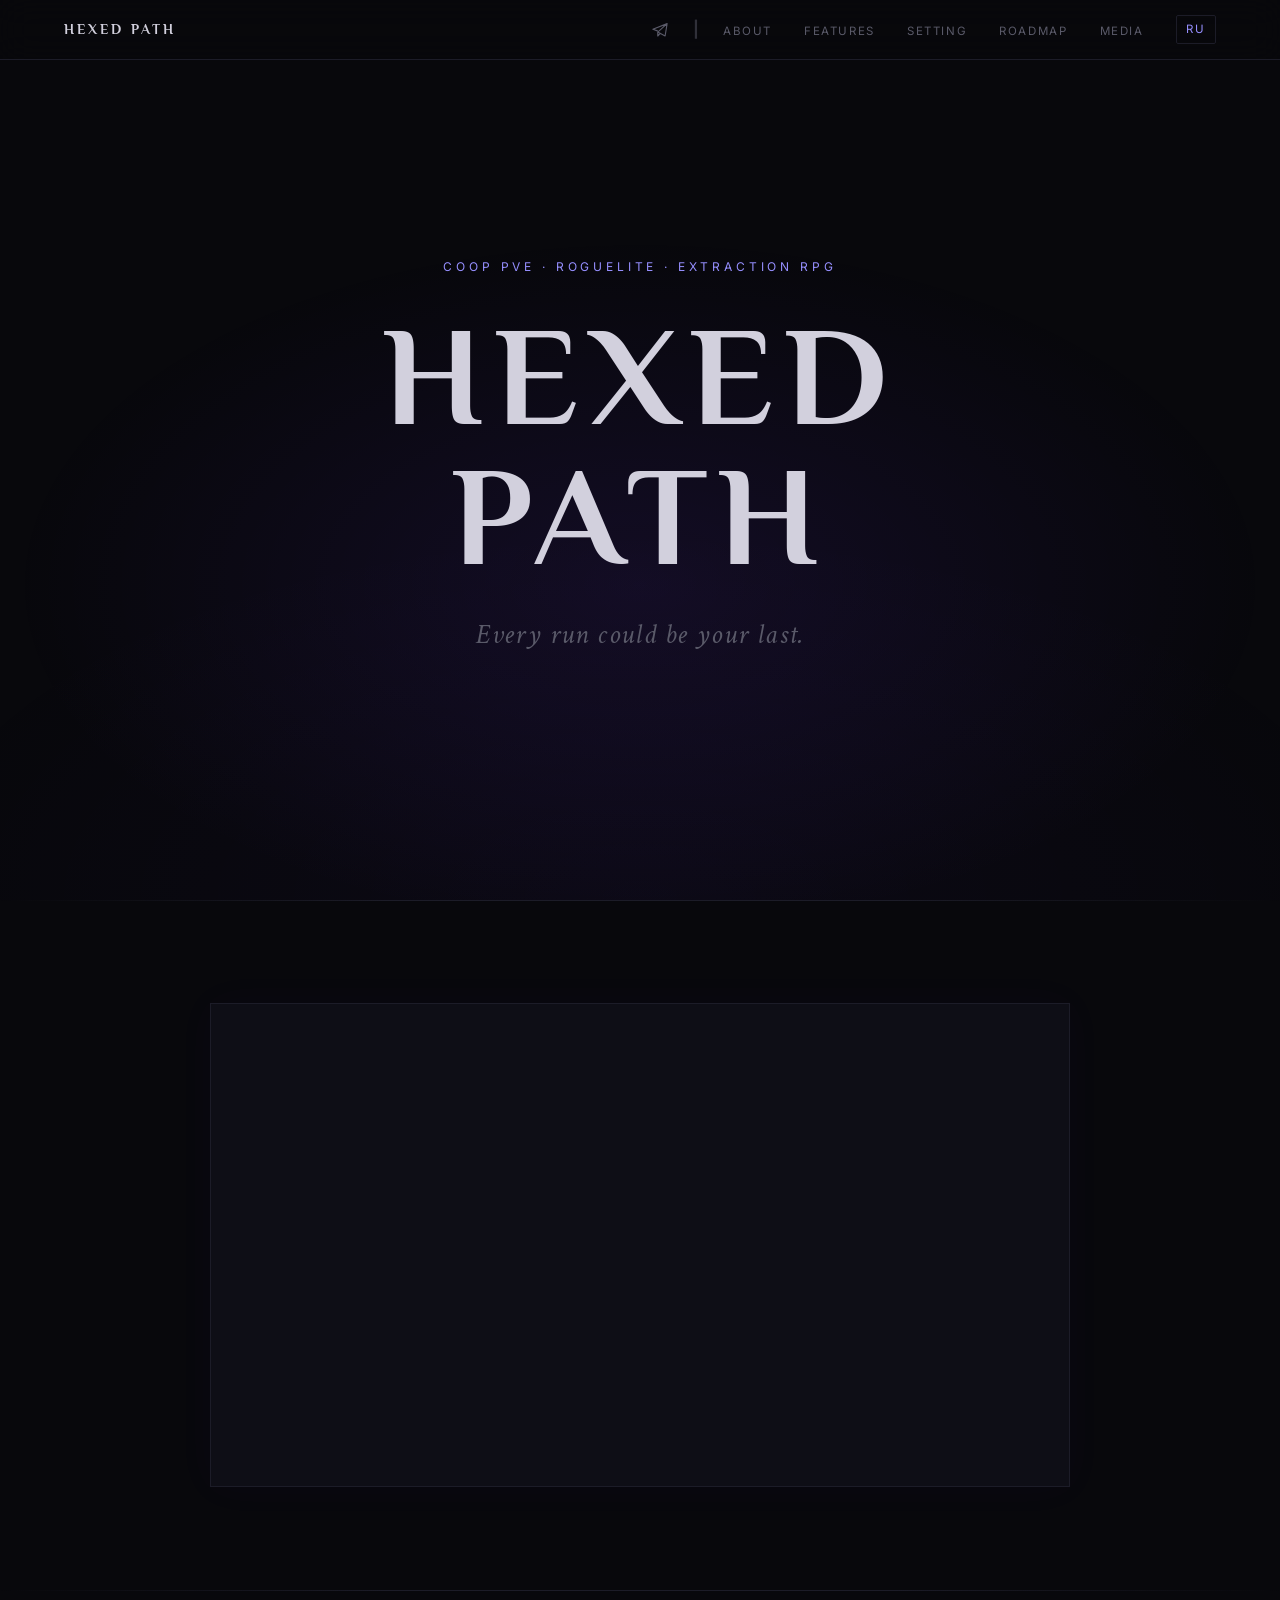
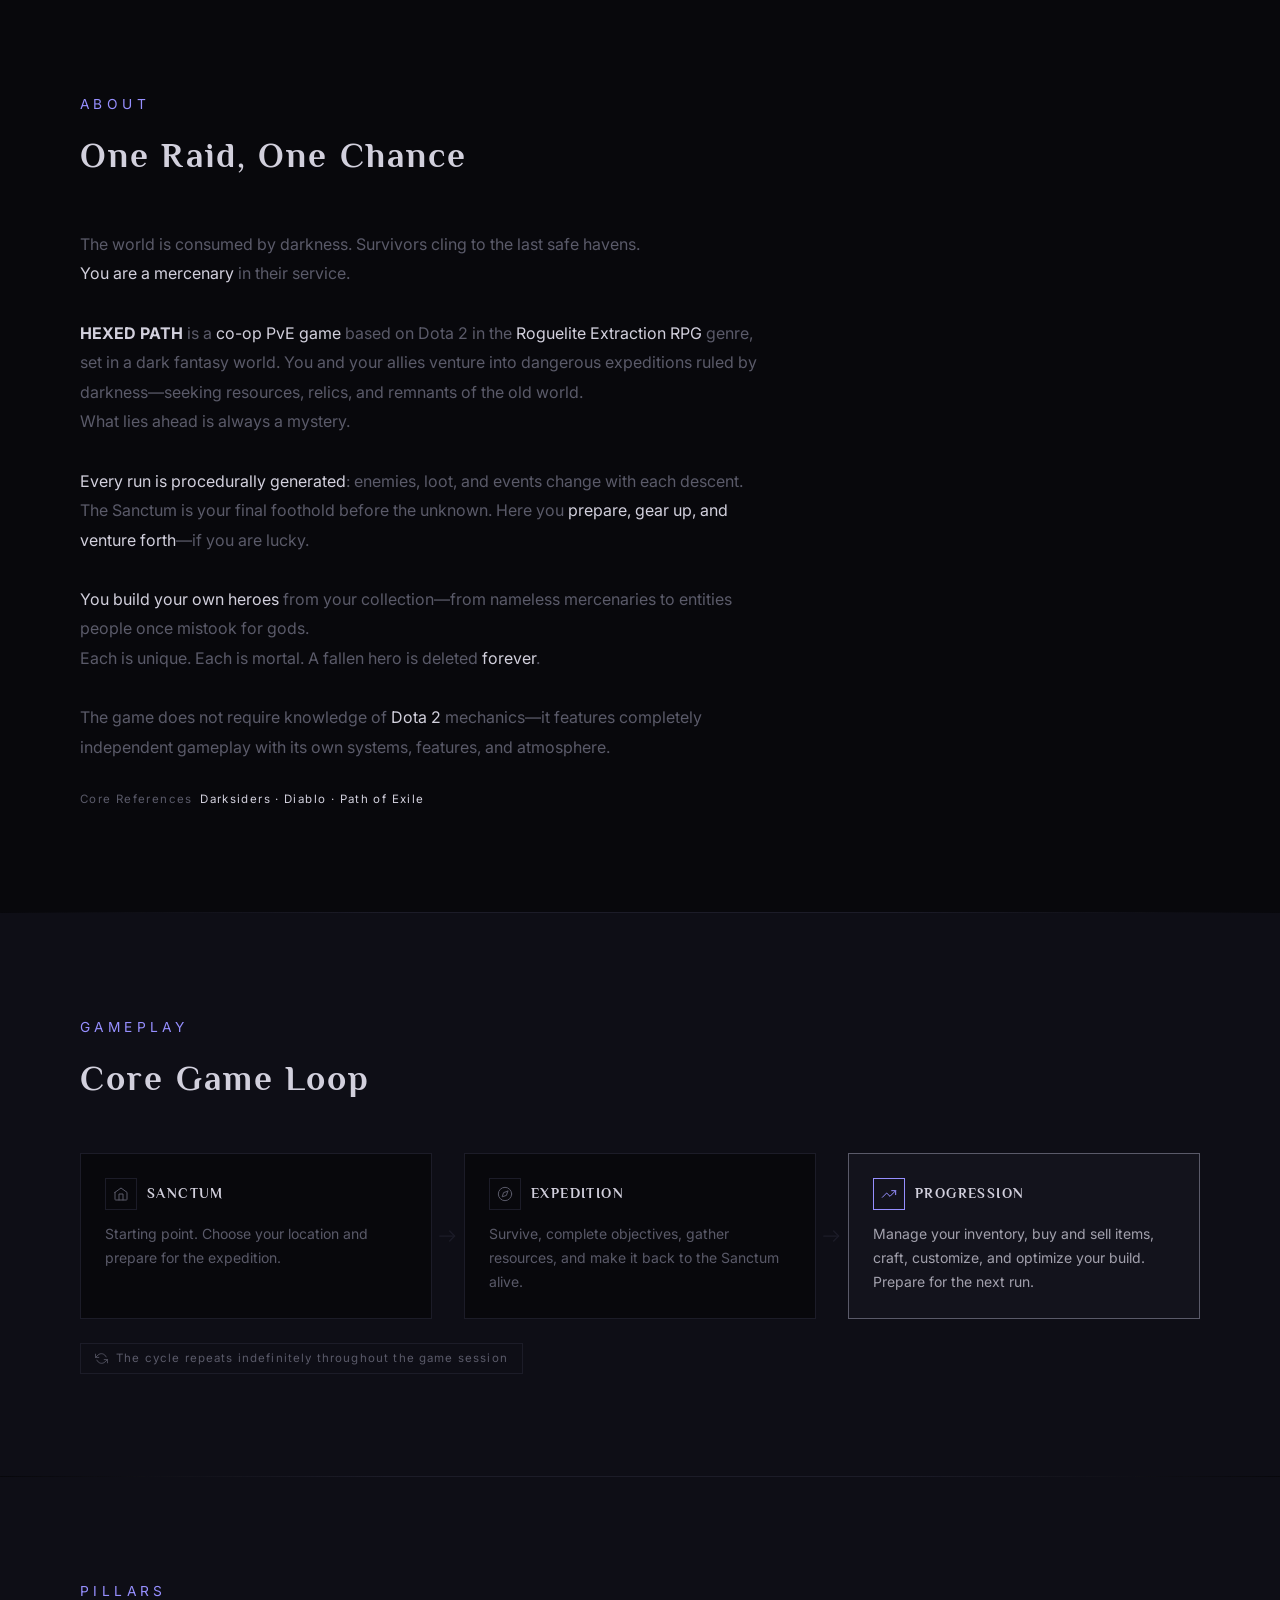
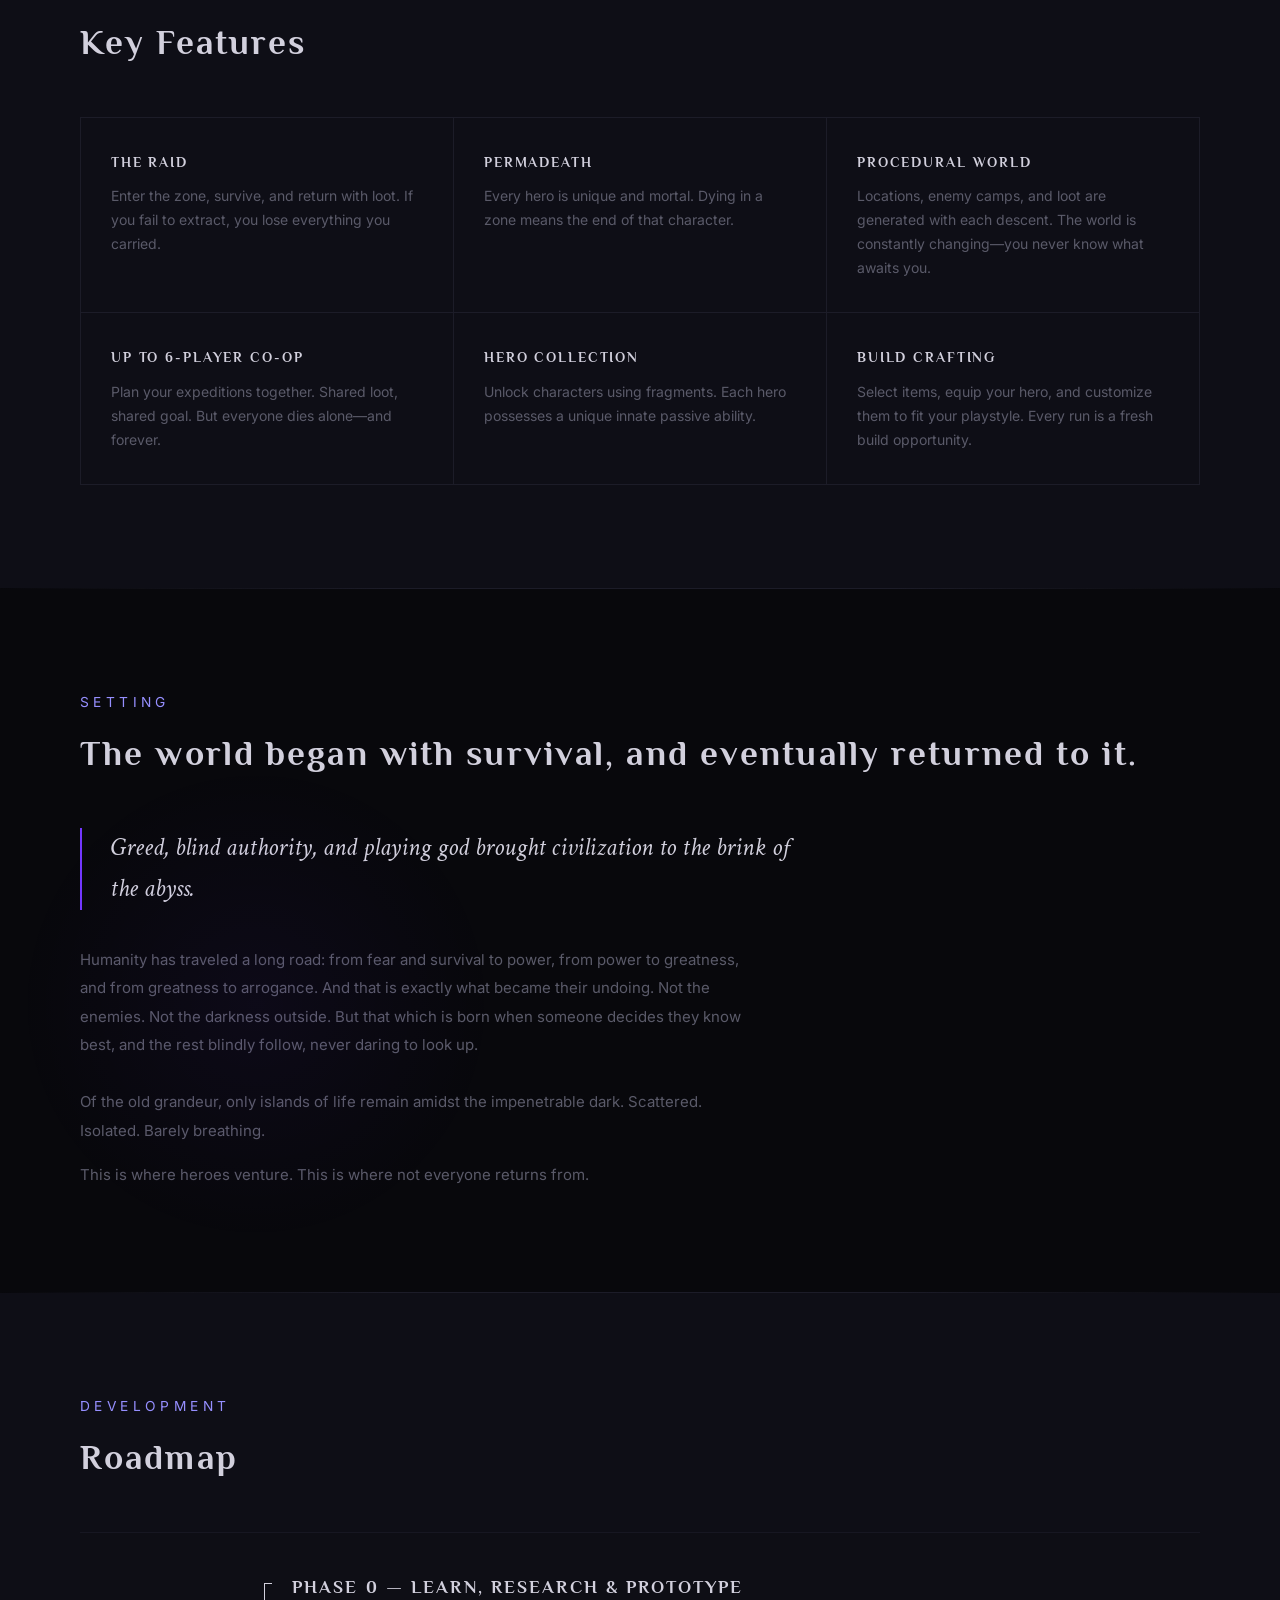
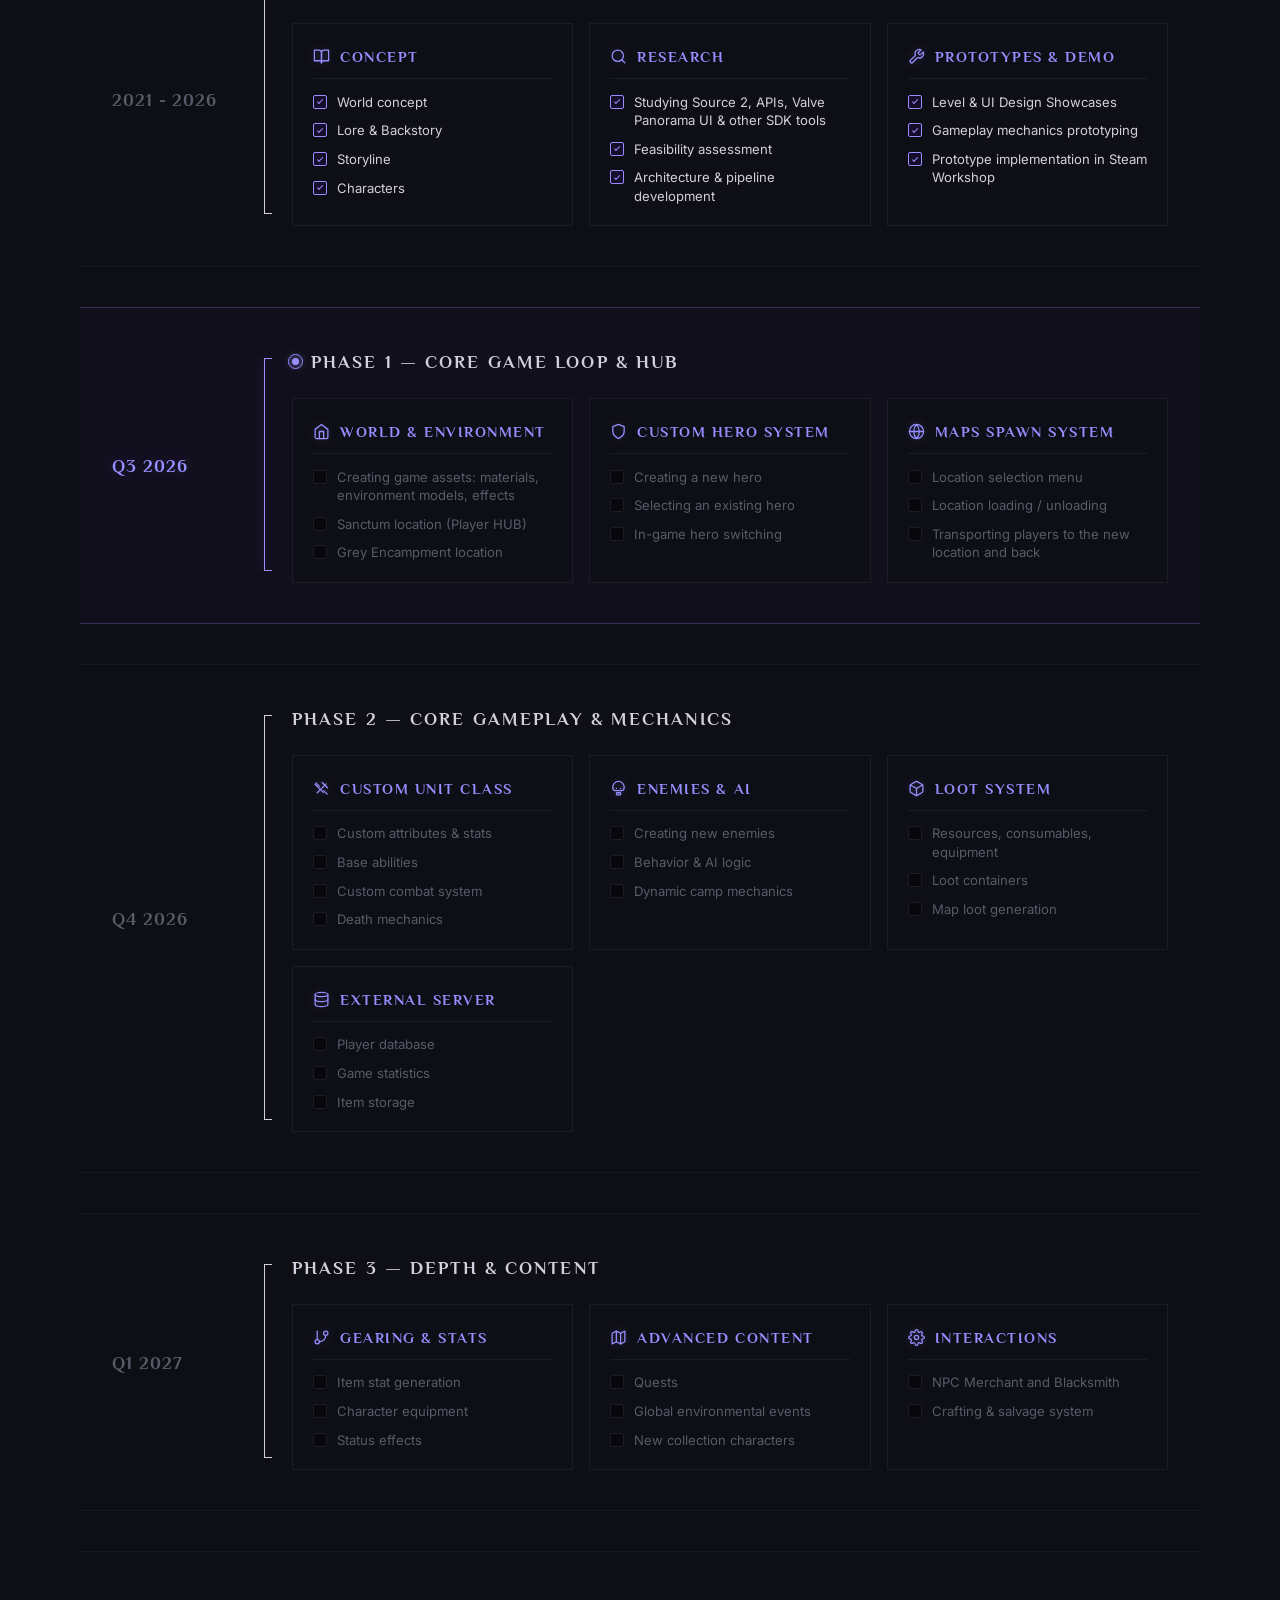
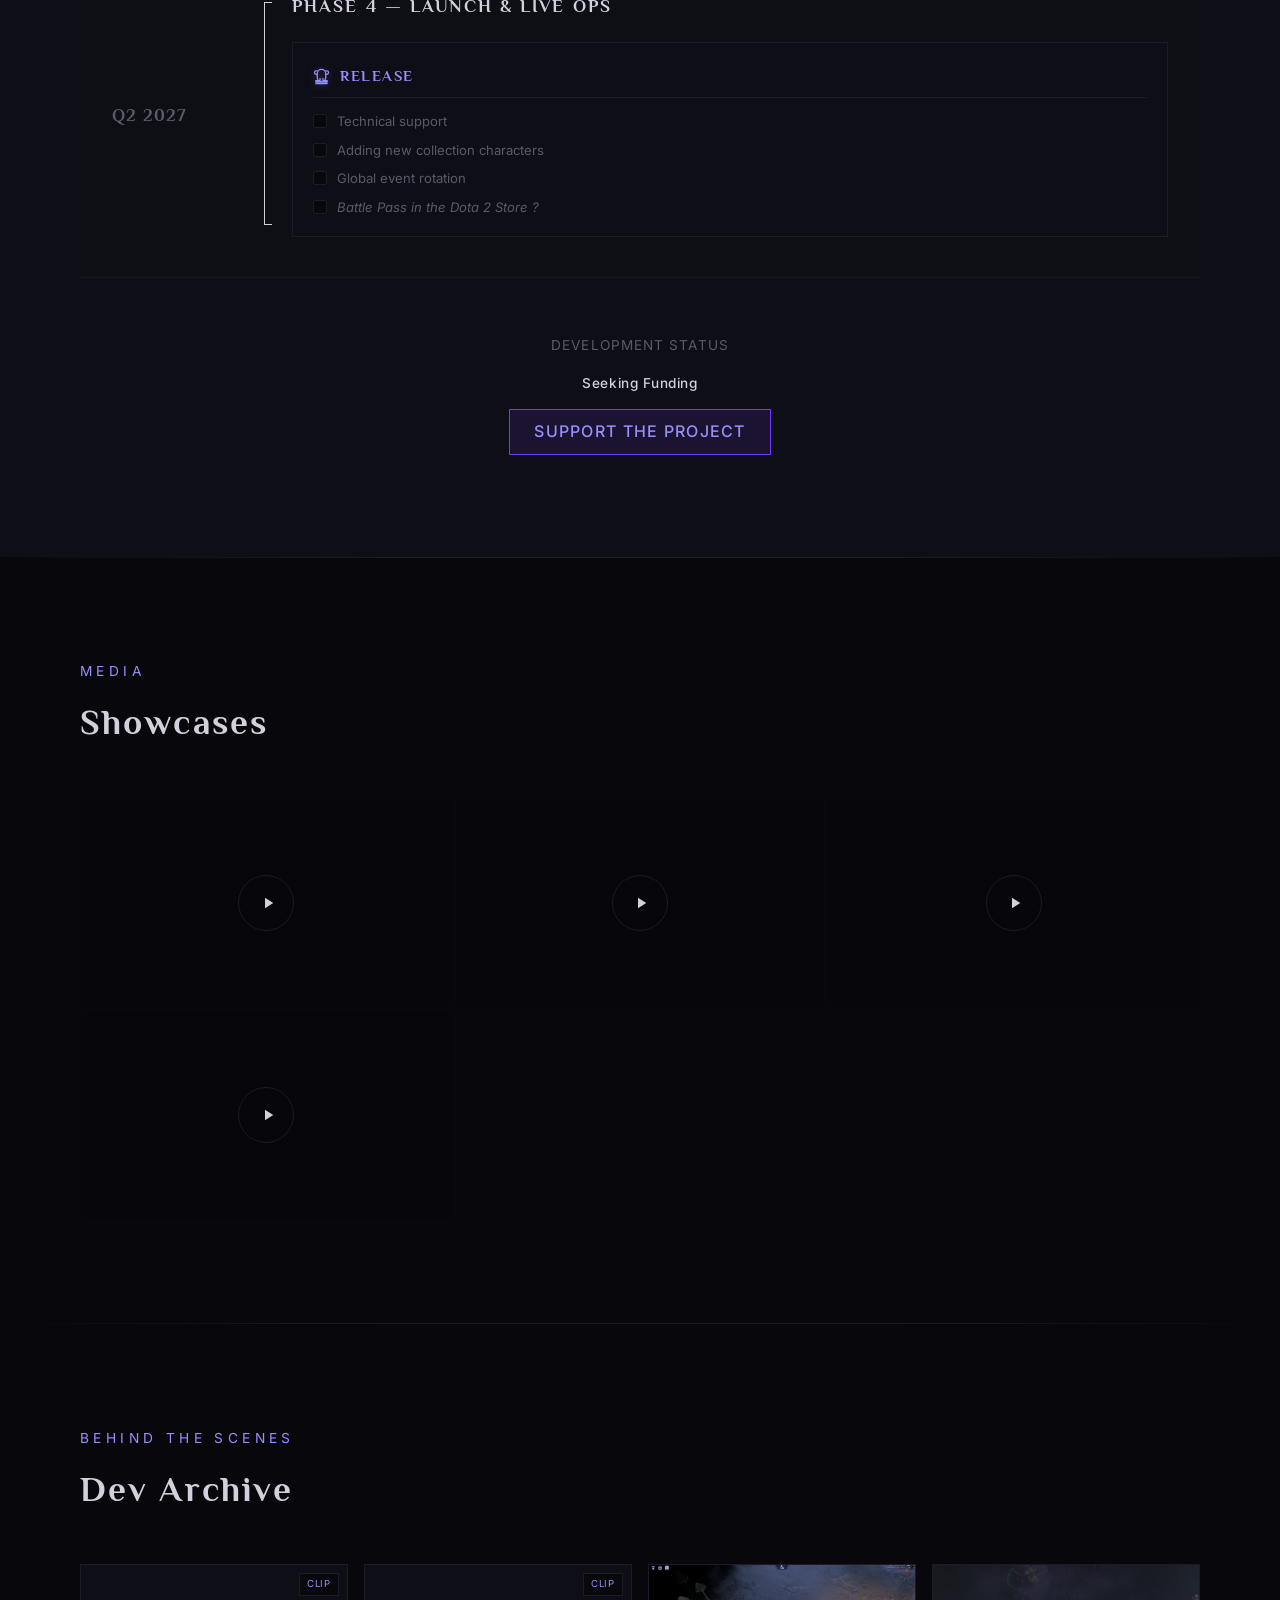
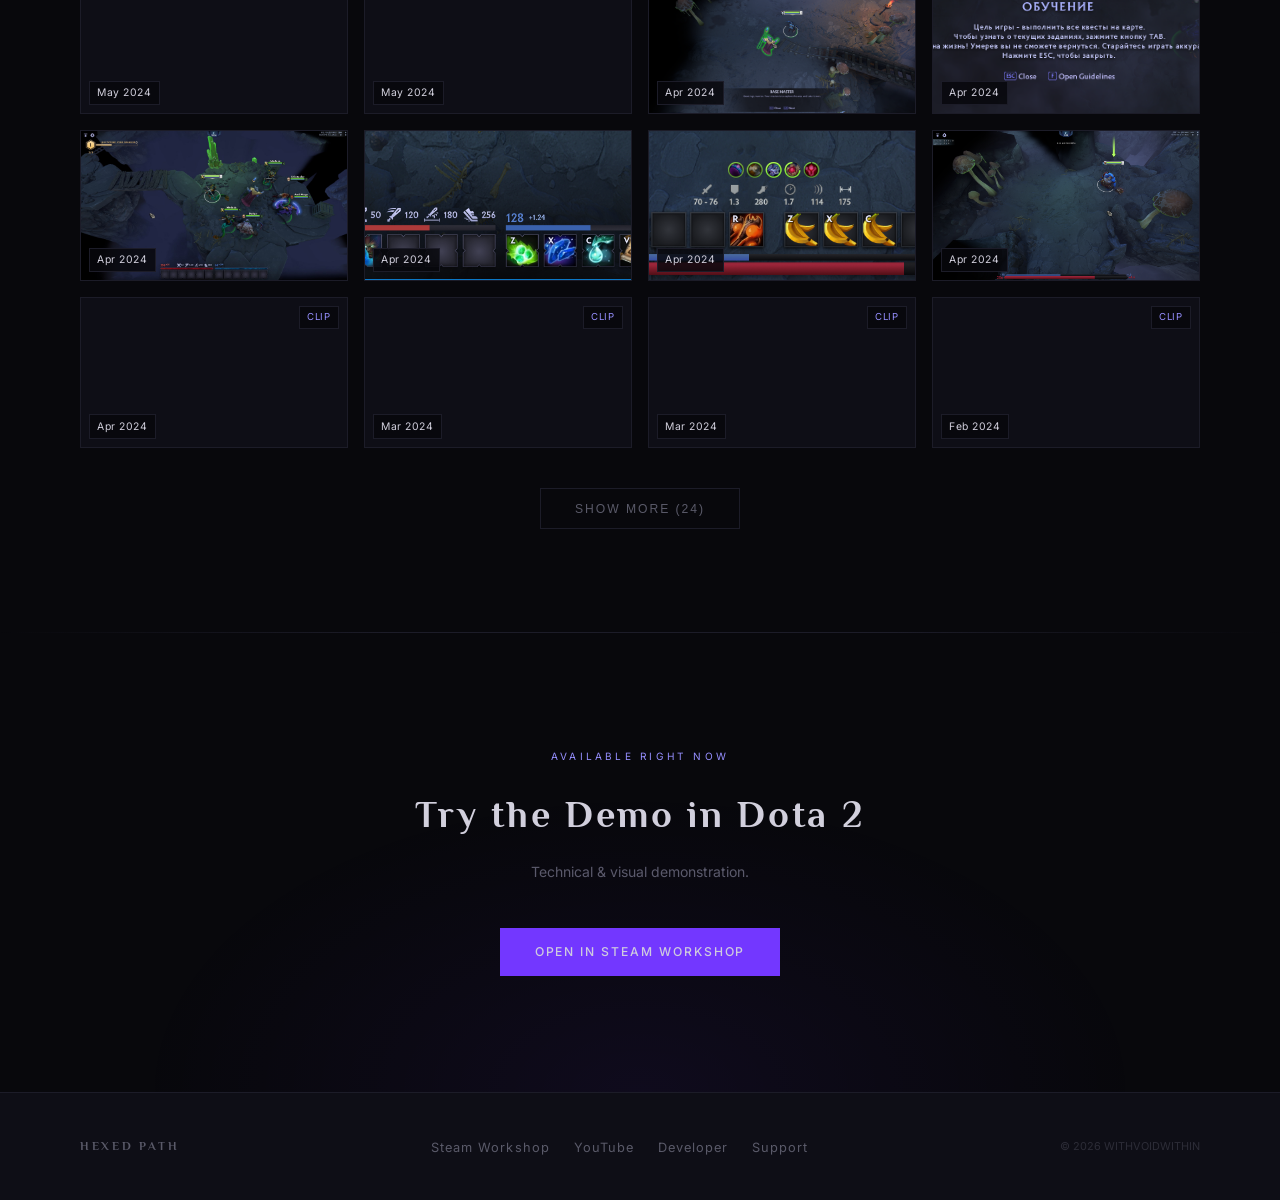
==== commit 03d08109: "Adjust media grid styles and add Sanctum card" ====
--- a/index.html
+++ b/index.html
@@ -714,7 +714,20 @@
 
             <div class="media-grid reveal">
 
-                <!-- Card 1: Misty Swamp -->
+                <!-- The Sanctum -->
+                <a href="https://www.youtube.com/shorts/Dmjvt8l2mDc" target="_blank" rel="noopener" class="media-card" 
+                   style="background-image: url('https://img.youtube.com/vi/Dmjvt8l2mDc/maxresdefault.jpg');">
+                    <div class="media-inner">
+                        <div class="media-play">
+                            <svg viewBox="0 0 24 24">
+                                <path d="M8 5v14l11-7z" />
+                            </svg>
+                        </div>
+                        <!-- <span class="media-card-label">Misty Swamp Environment</span> -->
+                    </div>
+                </a>
+
+                <!-- Gameplay Demo -->
                 <a href="https://www.youtube.com/watch?v=T5y55iInyWI&pp" target="_blank" rel="noopener" class="media-card" 
                    style="background-image: url('https://img.youtube.com/vi/T5y55iInyWI/maxresdefault.jpg');">
                     <div class="media-inner">
@@ -723,11 +736,11 @@
                                 <path d="M8 5v14l11-7z" />
                             </svg>
                         </div>
-                        <span class="media-card-label">Misty Swamp Environment</span>
+                        <!-- <span class="media-card-label">Misty Swamp Environment</span> -->
                     </div>
                 </a>
 
-                <!-- Card 2: Hero Selection -->
+                <!-- Misty Swamp -->
                 <a href="https://www.youtube.com/watch?v=6yBb1C3Lgks" target="_blank" rel="noopener" class="media-card" 
                    style="background-image: url('https://img.youtube.com/vi/6yBb1C3Lgks/maxresdefault.jpg');">
                     <div class="media-inner">
@@ -736,11 +749,11 @@
                                 <path d="M8 5v14l11-7z" />
                             </svg>
                         </div>
-                        <span class="media-card-label">Hero Selection UI</span>
+                        <!-- <span class="media-card-label">Hero Selection UI</span> -->
                     </div>
                 </a>
 
-                <!-- Card 3: Gameplay Demo -->
+                <!-- Custom Hero Selection -->
                 <a href="https://www.youtube.com/watch?v=Hzrp8oN9mPo" target="_blank" rel="noopener" class="media-card" 
                    style="background-image: url('https://img.youtube.com/vi/Hzrp8oN9mPo/maxresdefault.jpg');">
                     <div class="media-inner">
@@ -749,7 +762,7 @@
                                 <path d="M8 5v14l11-7z" />
                             </svg>
                         </div>
-                        <span class="media-card-label">Gameplay Demo</span>
+                        <!-- <span class="media-card-label">Gameplay Demo</span> -->
                     </div>
                 </a>
 
--- a/assets/styles.css
+++ b/assets/styles.css
@@ -885,8 +885,8 @@
     display: grid;
     grid-template-columns: repeat(3, 1fr);
     gap: 1px;
-    background: var(--border);
-    border: 1px solid var(--border);
+    /* background: var(--border); */
+    /* border: 1px solid var(--border); */
 
     @media (max-width: 860px) {
         grid-template-columns: 1fr;
@@ -904,6 +904,7 @@
     position: relative;
     overflow: hidden;
     cursor: pointer;
+    margin: 2px;
 
     /* Мягкое затемнение фона, чтобы выделить кнопку */
     &::before {
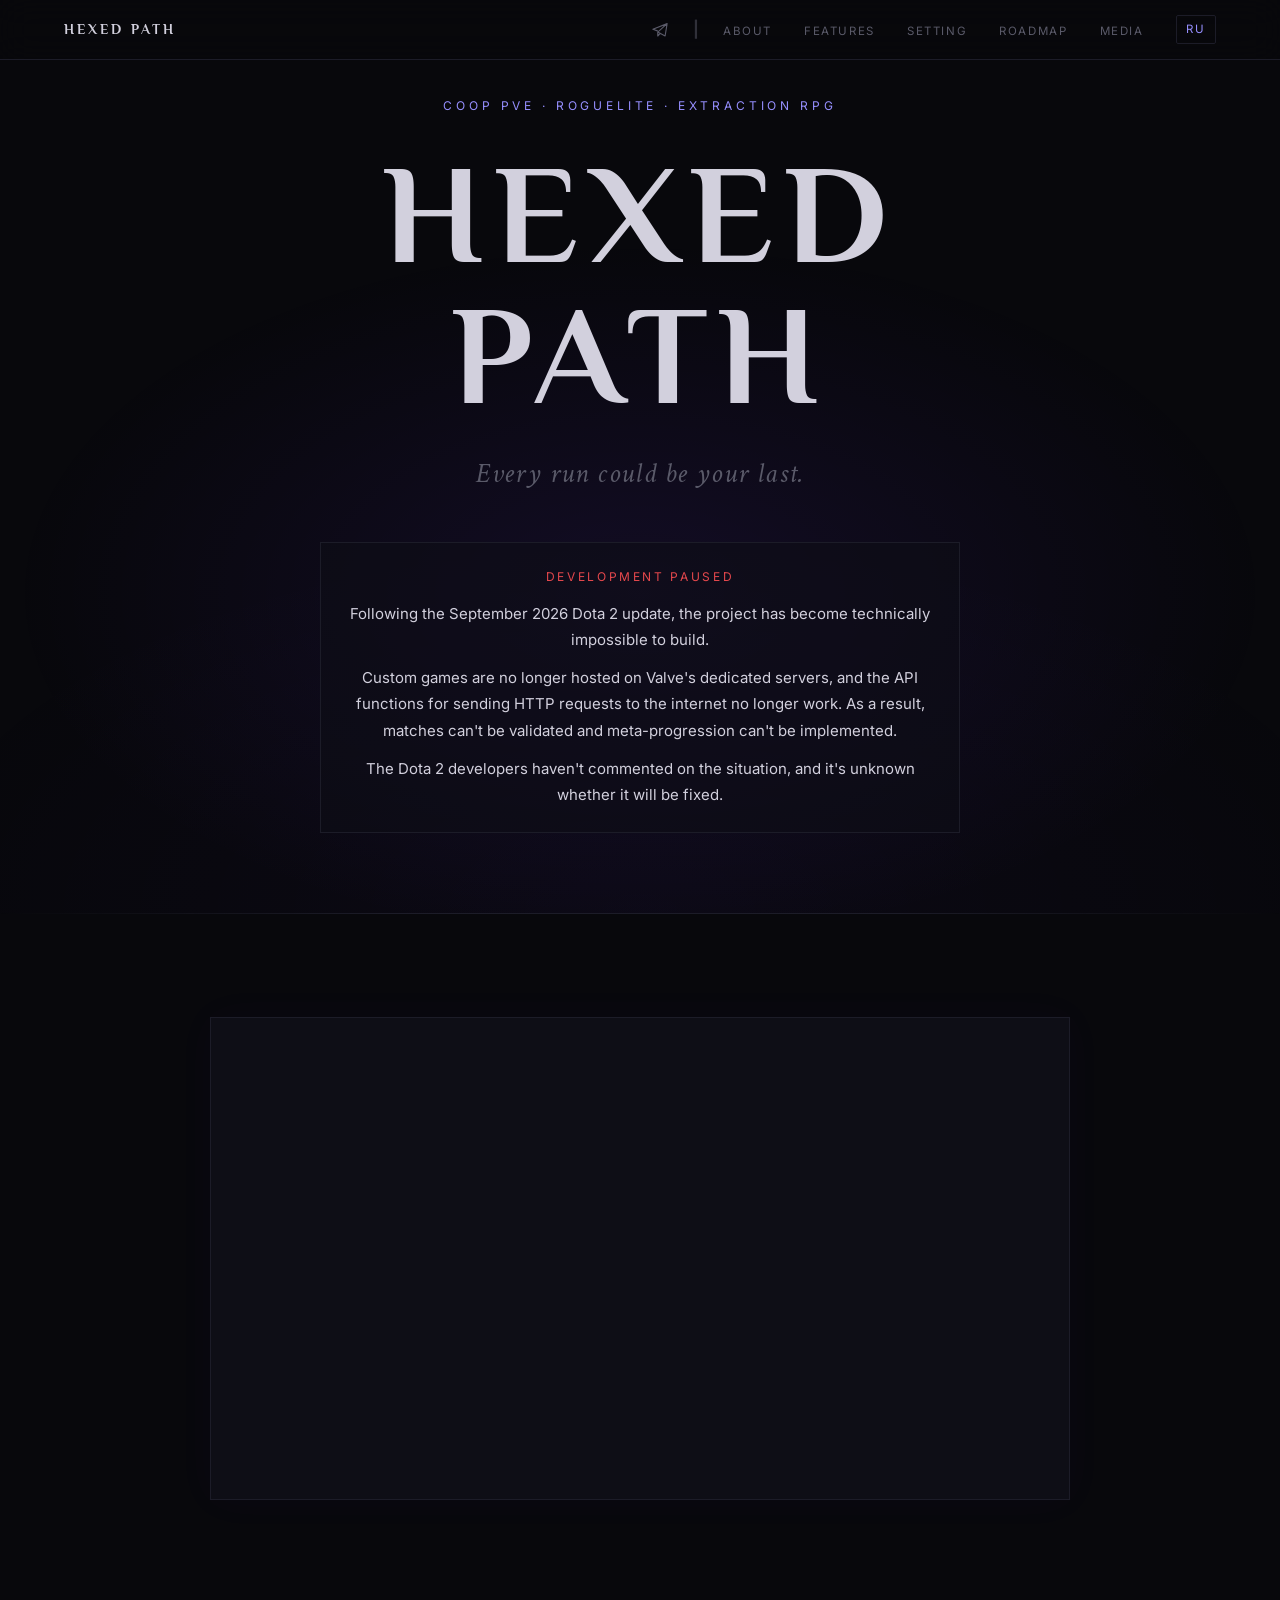
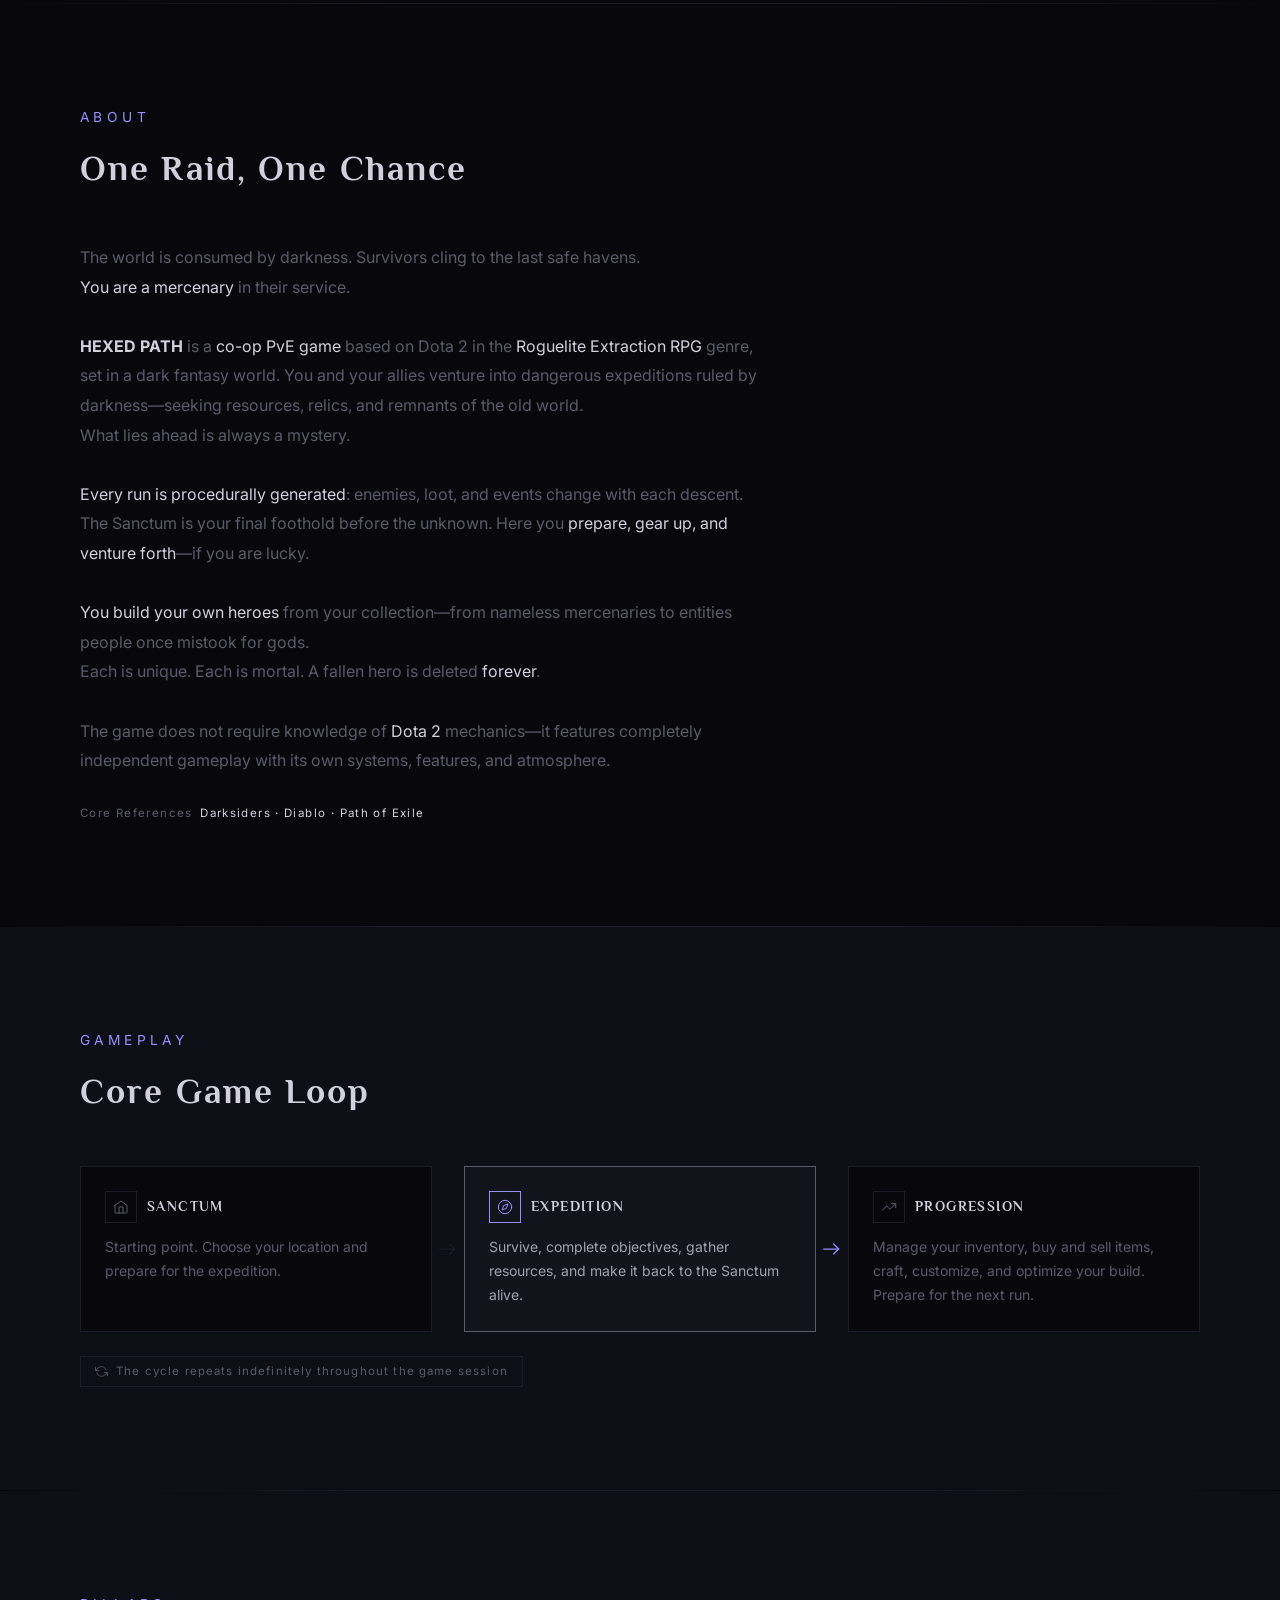
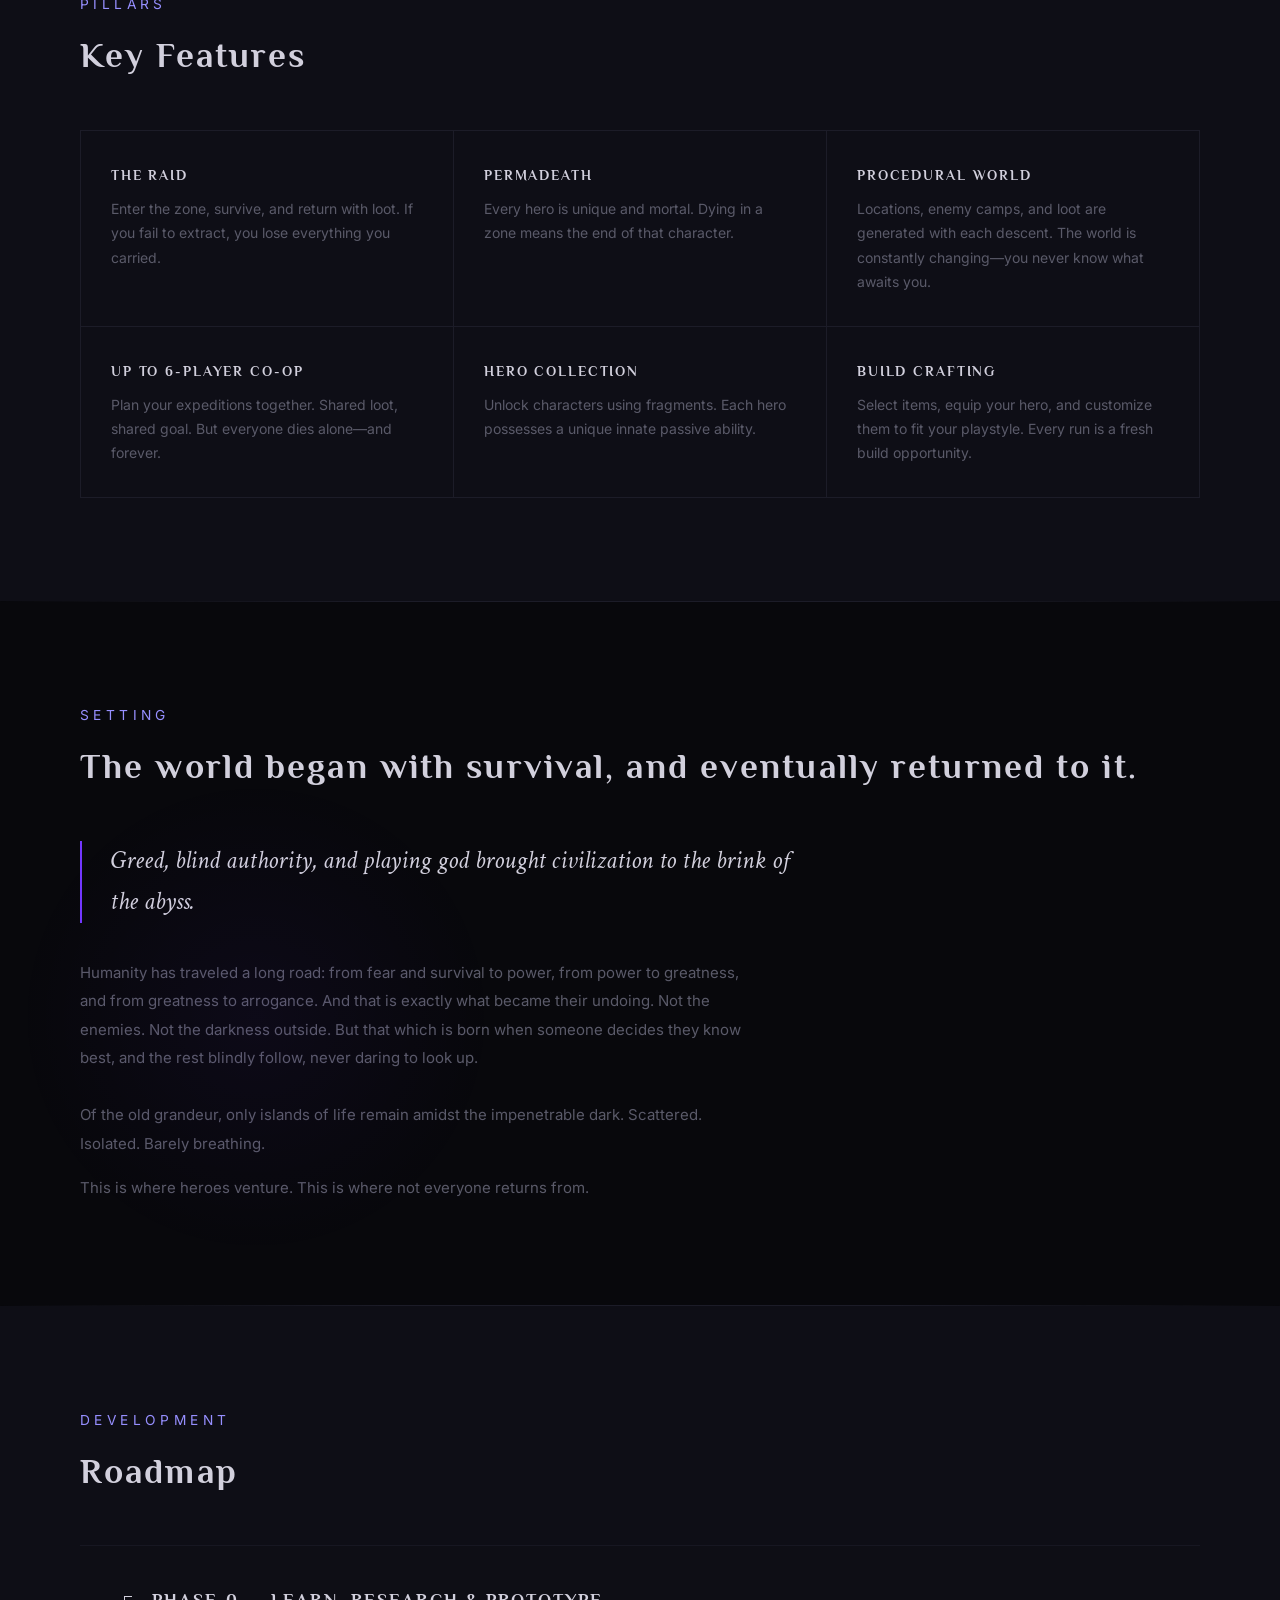
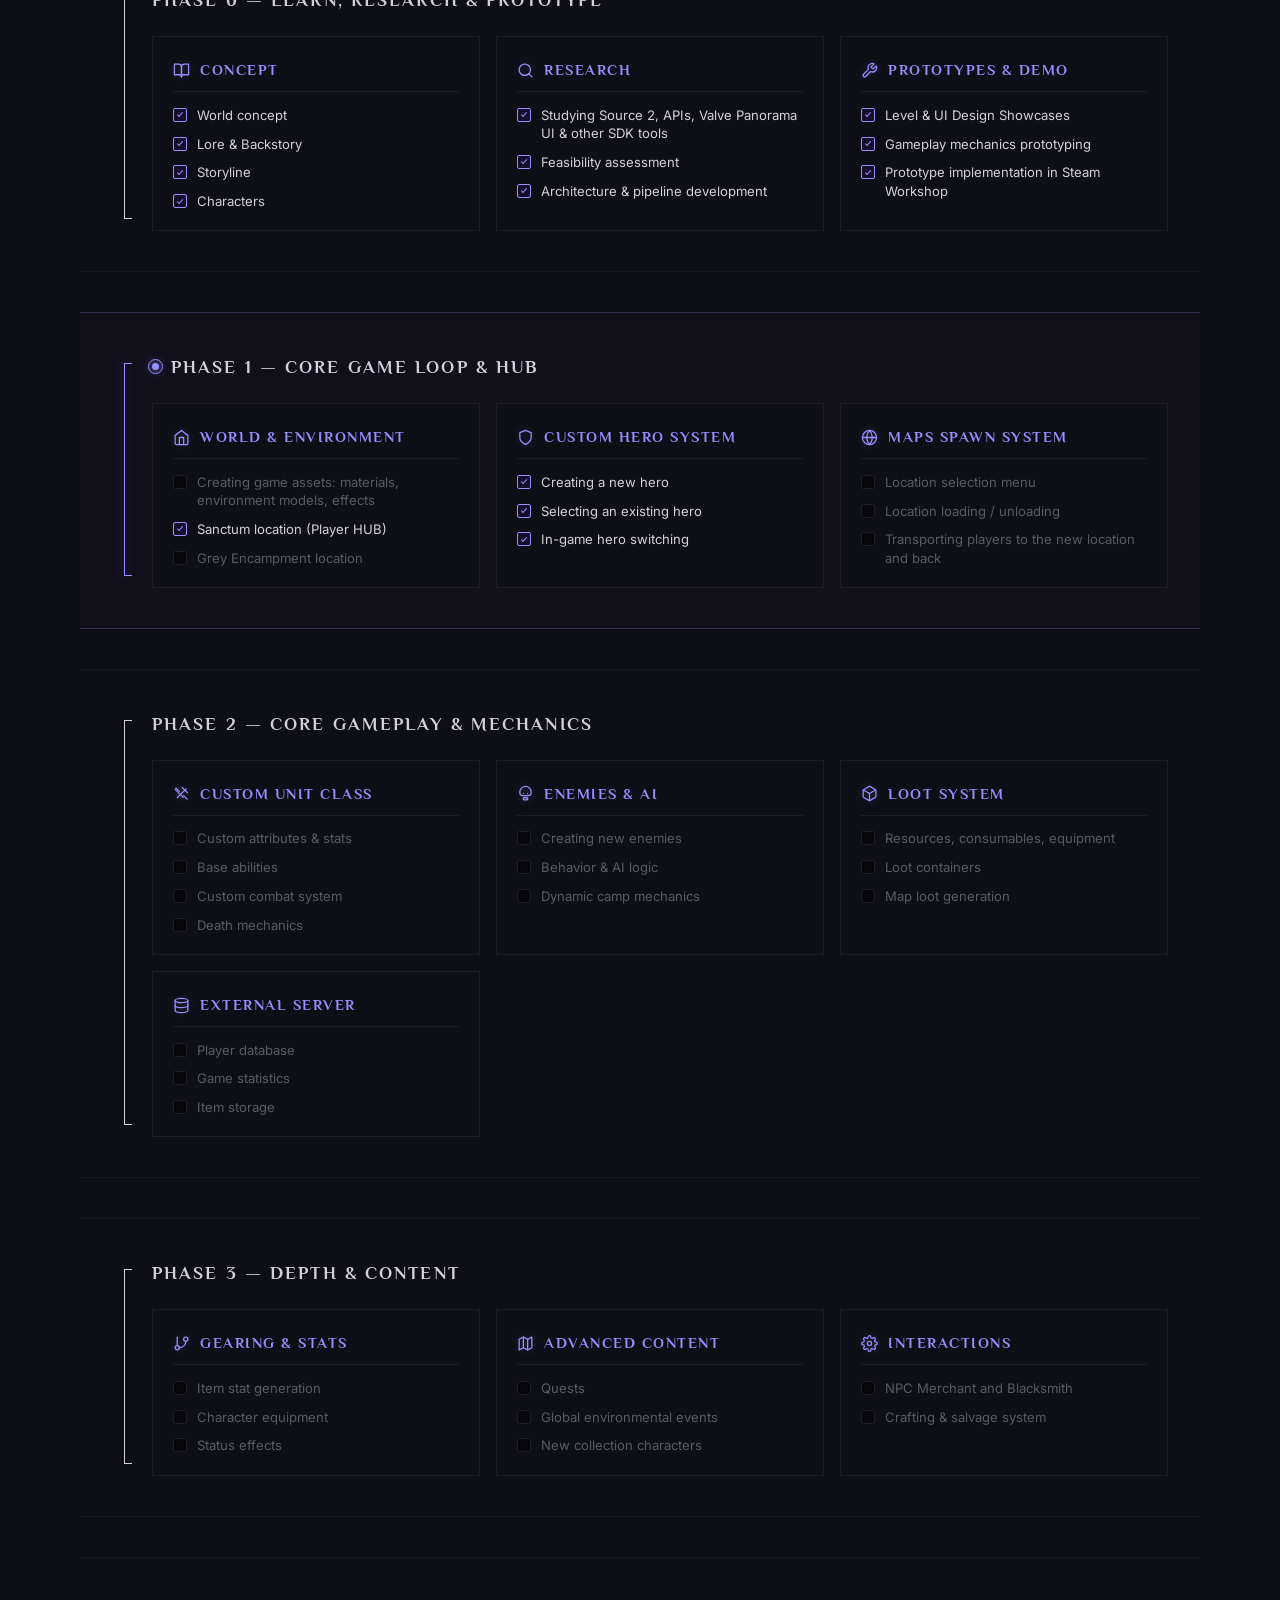
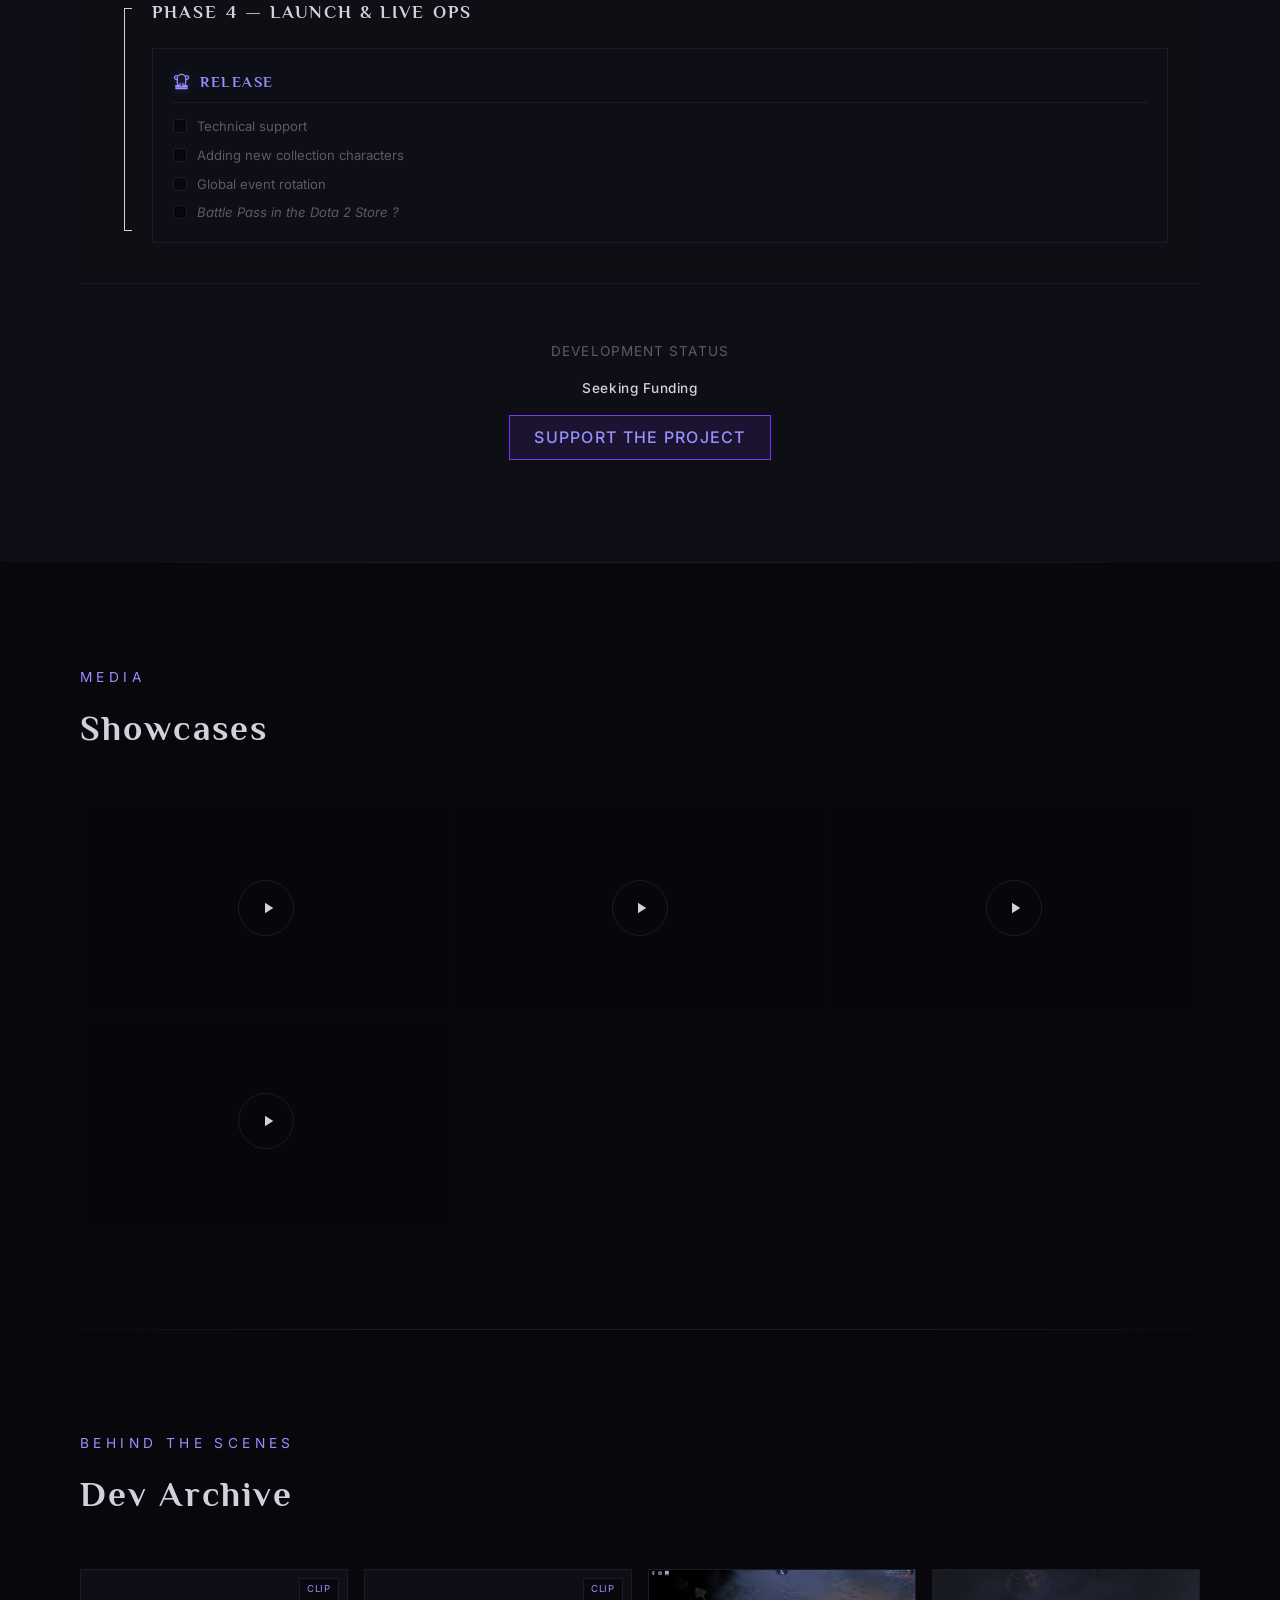
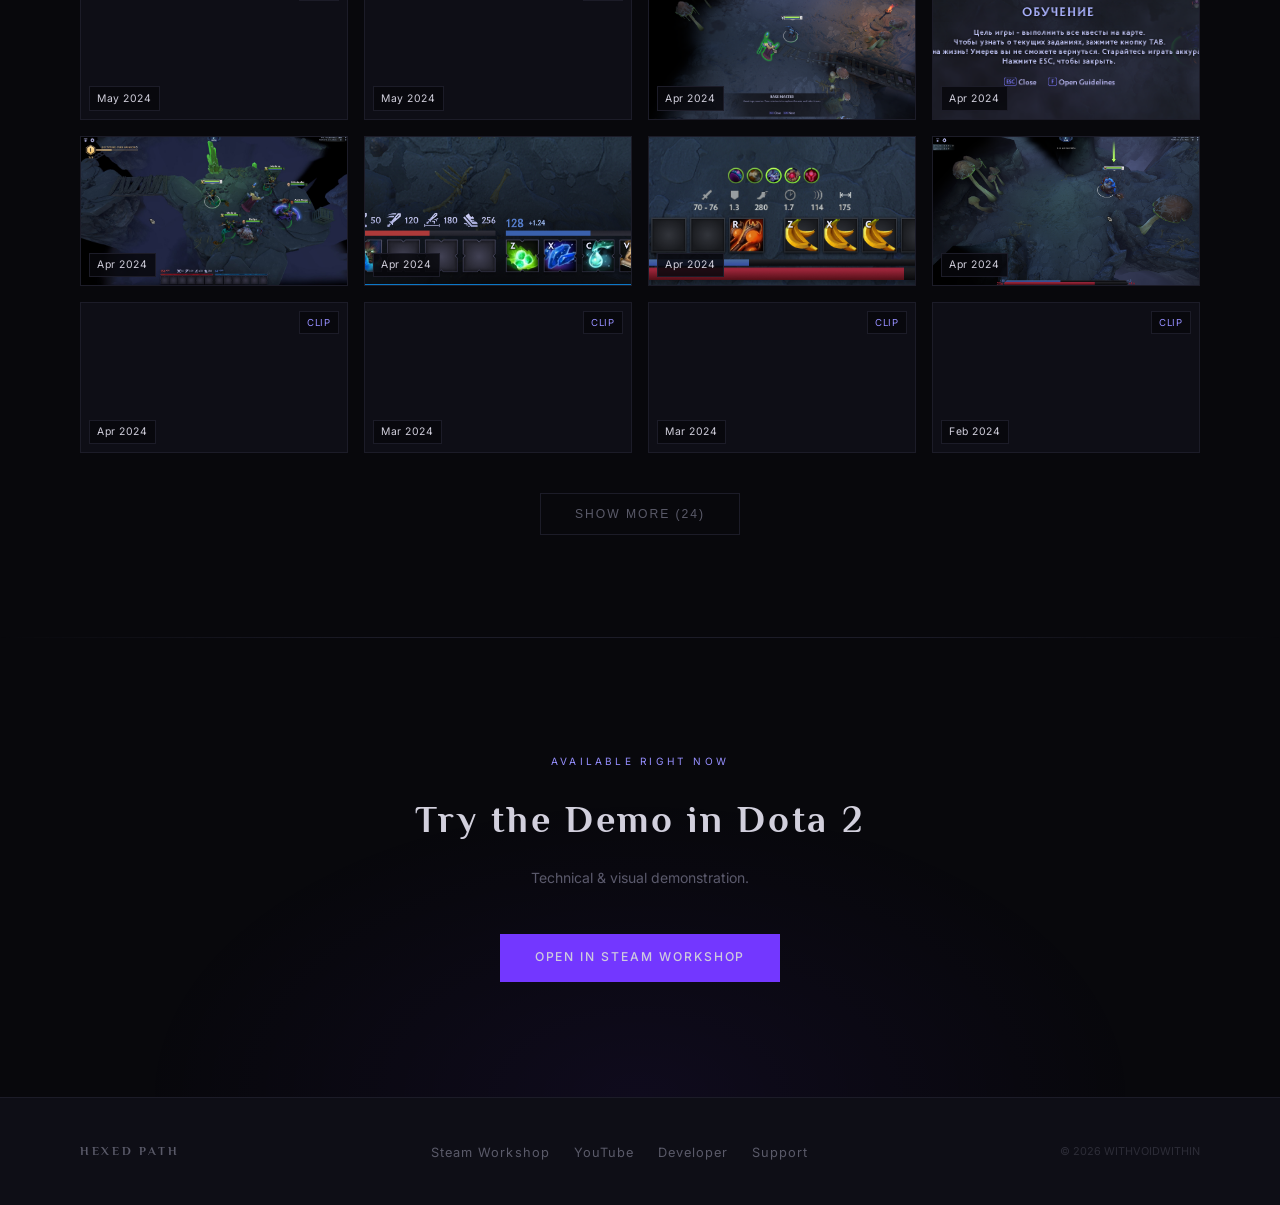
==== commit 25e8379a: "Update" ====
--- a/index.html
+++ b/index.html
@@ -48,6 +48,12 @@
         <div class="hero-eyebrow">Coop PvE · Roguelite · Extraction RPG</div>
         <h1 class="hero-title">Hexed<br>Path</h1>
         <p class="hero-tagline">Every run could be your last.</p>
+        <div class="hero-notice" role="note">
+            <div class="hero-notice-title">Development paused</div>
+            <p>Following the September 2026 Dota 2 update, the project has become technically impossible to build.</p>
+            <p>Custom games are no longer hosted on Valve's dedicated servers, and the API functions for sending HTTP requests to the internet no longer work. As a result, matches can't be validated and meta-progression can't be implemented.</p>
+            <p>The Dota 2 developers haven't commented on the situation, and it's unknown whether it will be fixed.</p>
+        </div>
     </section>
 
     <div class="divider"></div>
@@ -242,7 +248,6 @@
 
                 <!-- Phase 0 -->
                 <div class="roadmap-row">
-                    <div class="roadmap-time">2021 - 2026</div>
                     <div class="roadmap-bracket">
                         <div class="roadmap-bracket-line"></div>
                     </div>
@@ -341,7 +346,6 @@
 
                 <!-- Phase 1 (Active) -->
                 <div class="roadmap-row is-active">
-                    <div class="roadmap-time">Q3 2026</div>
                     <div class="roadmap-bracket">
                         <div class="roadmap-bracket-line"></div>
                     </div>
@@ -365,7 +369,7 @@
                                     </li>
                                     <li>
                                         <label class="task-label">
-                                            <input type="checkbox" class="task-checkbox" disabled>
+                                            <input type="checkbox" class="task-checkbox" checked disabled>
                                             <span>Sanctum location (Player HUB)</span>
                                         </label>
                                     </li>
@@ -385,19 +389,19 @@
                                 <ul class="theme-card-tasks">
                                     <li>
                                         <label class="task-label">
-                                            <input type="checkbox" class="task-checkbox" disabled>
+                                            <input type="checkbox" class="task-checkbox" checked disabled>
                                             <span>Creating a new hero</span>
                                         </label>
                                     </li>
                                     <li>
                                         <label class="task-label">
-                                            <input type="checkbox" class="task-checkbox" disabled>
+                                            <input type="checkbox" class="task-checkbox" checked disabled>
                                             <span>Selecting an existing hero</span>
                                         </label>
                                     </li>
                                     <li>
                                         <label class="task-label">
-                                            <input type="checkbox" class="task-checkbox" disabled>
+                                            <input type="checkbox" class="task-checkbox" checked disabled>
                                             <span>In-game hero switching</span>
                                         </label>
                                     </li>
@@ -435,7 +439,6 @@
 
                 <!-- Phase 2 -->
                 <div class="roadmap-row">
-                    <div class="roadmap-time">Q4 2026</div>
                     <div class="roadmap-bracket">
                         <div class="roadmap-bracket-line"></div>
                     </div>
@@ -560,7 +563,6 @@
 
                 <!-- Phase 3 -->
                 <div class="roadmap-row">
-                    <div class="roadmap-time">Q1 2027</div>
                     <div class="roadmap-bracket">
                         <div class="roadmap-bracket-line"></div>
                     </div>
@@ -647,7 +649,6 @@
 
                 <!-- Phase 4 -->
                 <div class="roadmap-row">
-                    <div class="roadmap-time">Q2 2027</div>
                     <div class="roadmap-bracket">
                         <div class="roadmap-bracket-line"></div>
                     </div>
--- a/assets/styles.css
+++ b/assets/styles.css
@@ -9,6 +9,7 @@
     --accent: #7337ff;
     --accent-lit: #968fff;
     --accent-dim: rgba(77, 10, 184, 0.12);
+    --danger: #e5484d;
 }
 
 /* === RESET === */
@@ -225,6 +226,39 @@
         letter-spacing: 0.05em;
         opacity: 0;
         animation: fadeUp 0.7s 0.95s forwards;
+    }
+
+    & .hero-notice {
+        max-width: 640px;
+        margin-top: 2.75rem;
+        padding: 1.5rem 1.75rem;
+        background: rgba(14, 14, 22, 0.6);
+        border: 1px solid var(--border);
+        opacity: 0;
+        animation: fadeUp 0.7s 1.3s forwards;
+
+        & .hero-notice-title {
+            font-size: 0.75rem;
+            letter-spacing: 0.22em;
+            text-transform: uppercase;
+            color: var(--danger);
+            margin-bottom: 0.85rem;
+        }
+
+        & p {
+            font-size: 0.9375rem;
+            line-height: 1.75;
+            color: var(--text);
+        }
+
+        & p + p {
+            margin-top: 0.75rem;
+        }
+
+        @media (max-width: 860px) {
+            margin-top: 2rem;
+            padding: 1.25rem;
+        }
     }
 
     & .hero-scroll {
@@ -586,7 +620,7 @@
 
 .roadmap-row {
     display: grid;
-    grid-template-columns: 140px 40px 1fr;
+    grid-template-columns: 40px 1fr;
     align-items: stretch;
     background: rgba(14, 14, 22, 0.45);
     border-top: 1px solid rgba(28, 28, 40, 0.7);
@@ -599,11 +633,6 @@
         border-top: 1px solid rgba(150, 143, 255, 0.25);
         border-bottom: 1px solid rgba(150, 143, 255, 0.25);
 
-        & .roadmap-time {
-            color: var(--accent-lit);
-            text-shadow: 0 0 15px rgba(150, 143, 255, 0.25);
-        }
-
         & .roadmap-bracket-line {
             background: var(--accent-lit);
             box-shadow: -1px 0 8px rgba(150, 143, 255, 0.4);
@@ -624,22 +653,6 @@
         &:last-child {
             border-bottom: 1px solid rgba(28, 28, 40, 0.7);
         }
-    }
-}
-
-.roadmap-time {
-    font-family: 'Philosopher', serif;
-    font-size: 1.15rem;
-    font-weight: 600;
-    color: var(--muted);
-    letter-spacing: 0.05em;
-    transition: color 0.3s ease;
-    align-self: center;
-
-    @media (max-width: 860px) {
-        font-size: 1.05rem;
-        padding-top: 0;
-        margin-bottom: 0.25rem;
     }
 }
 
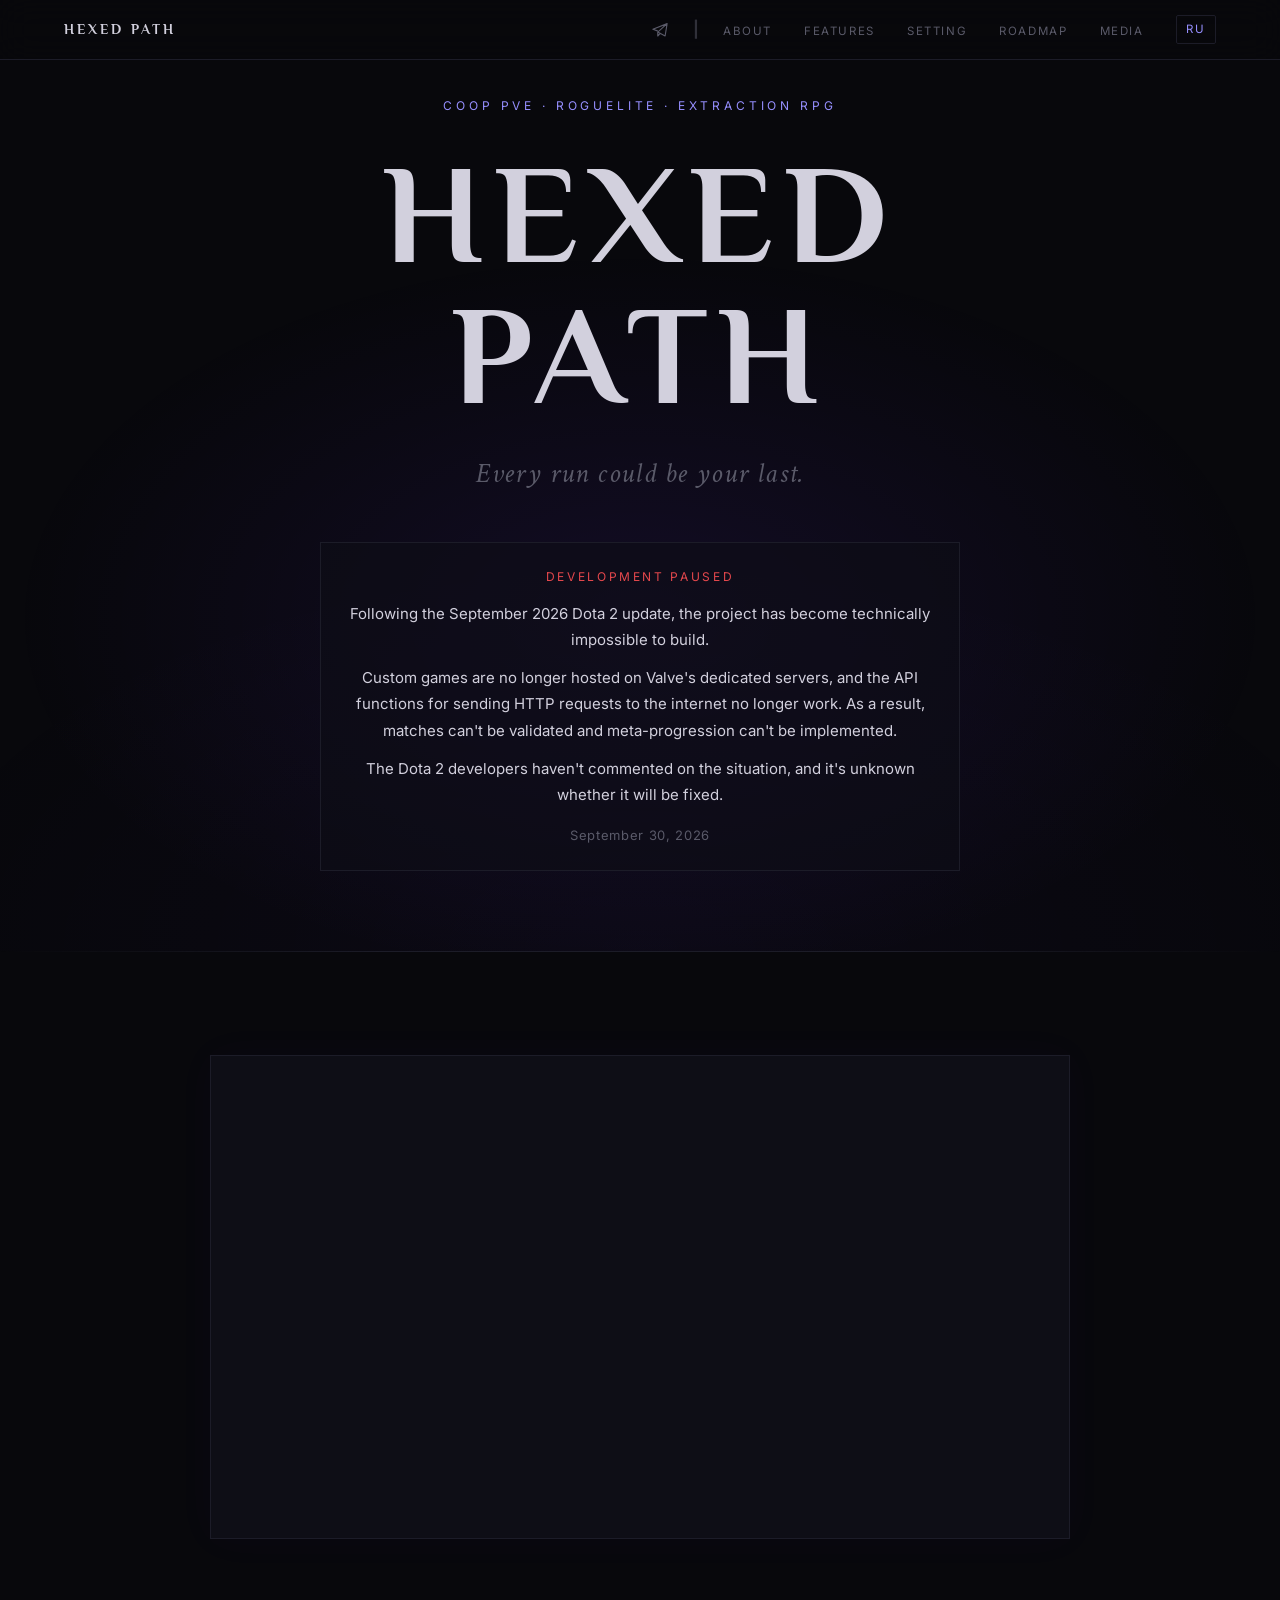
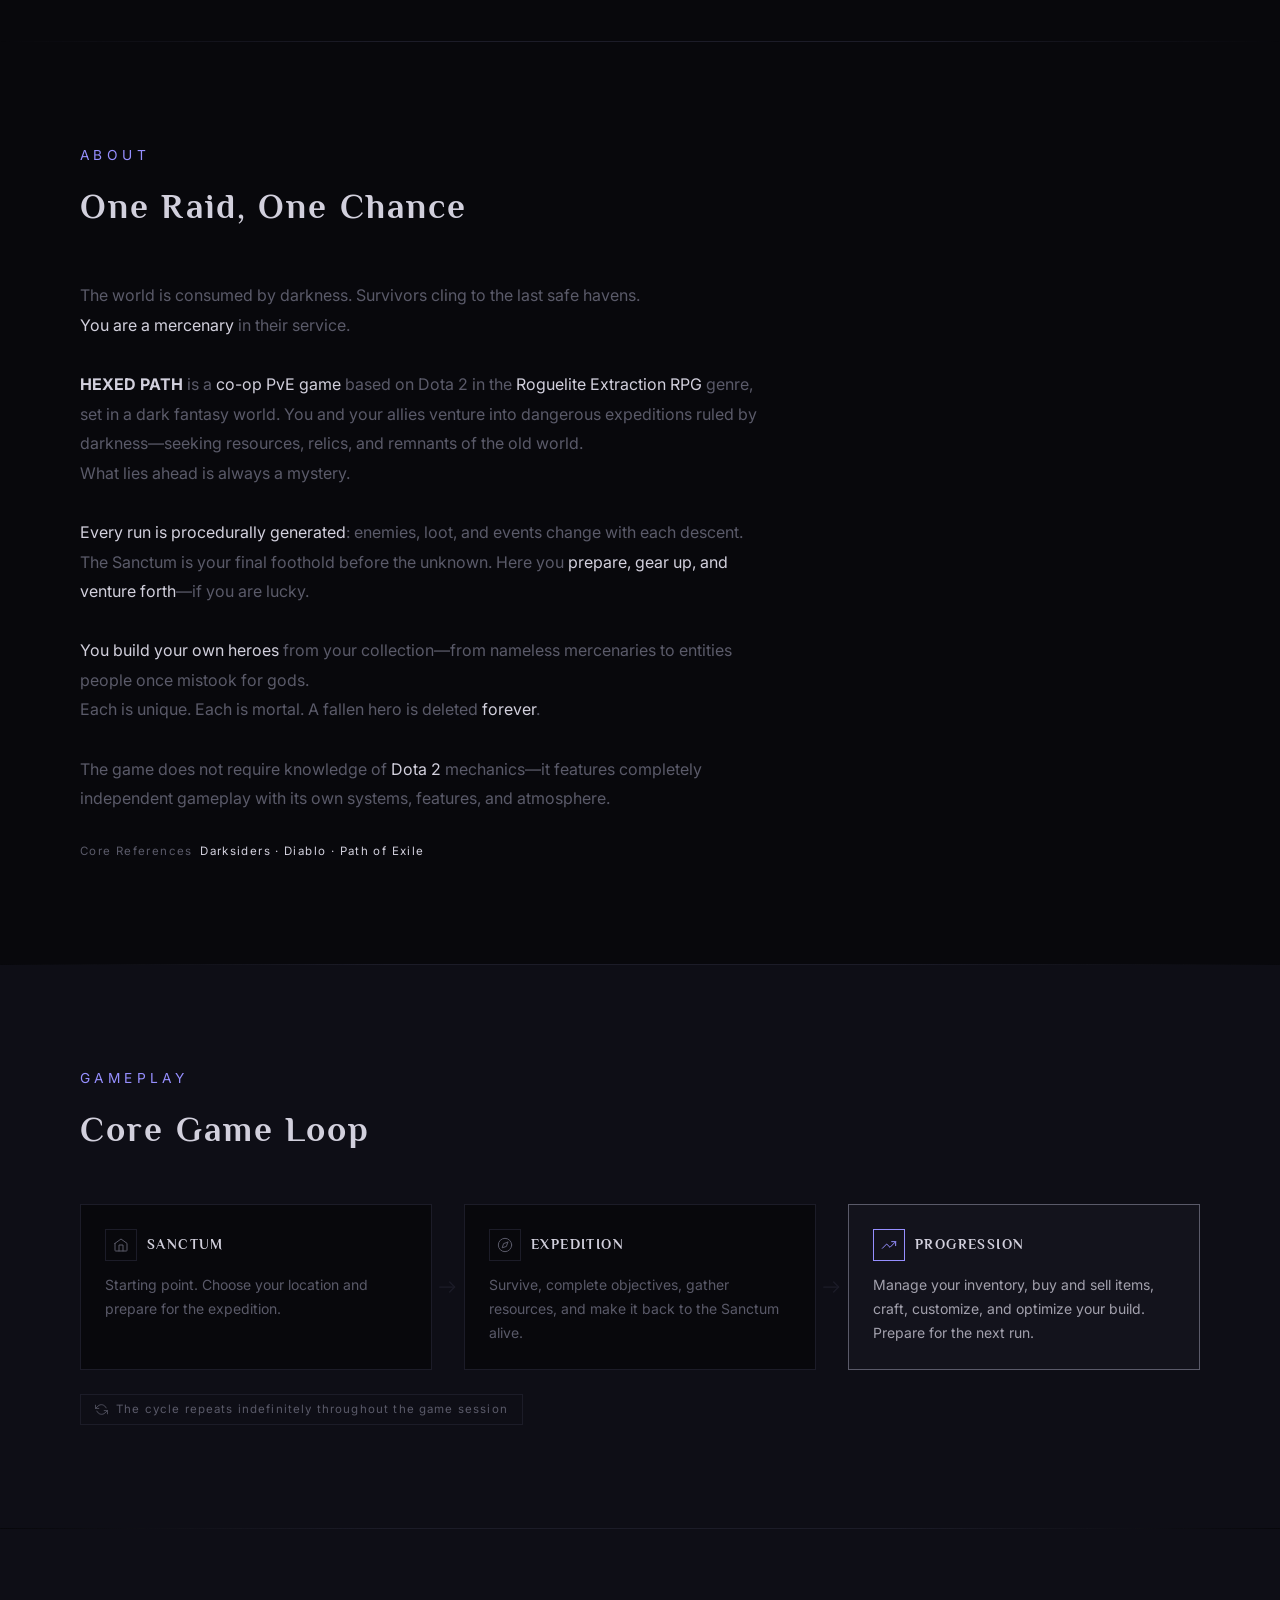
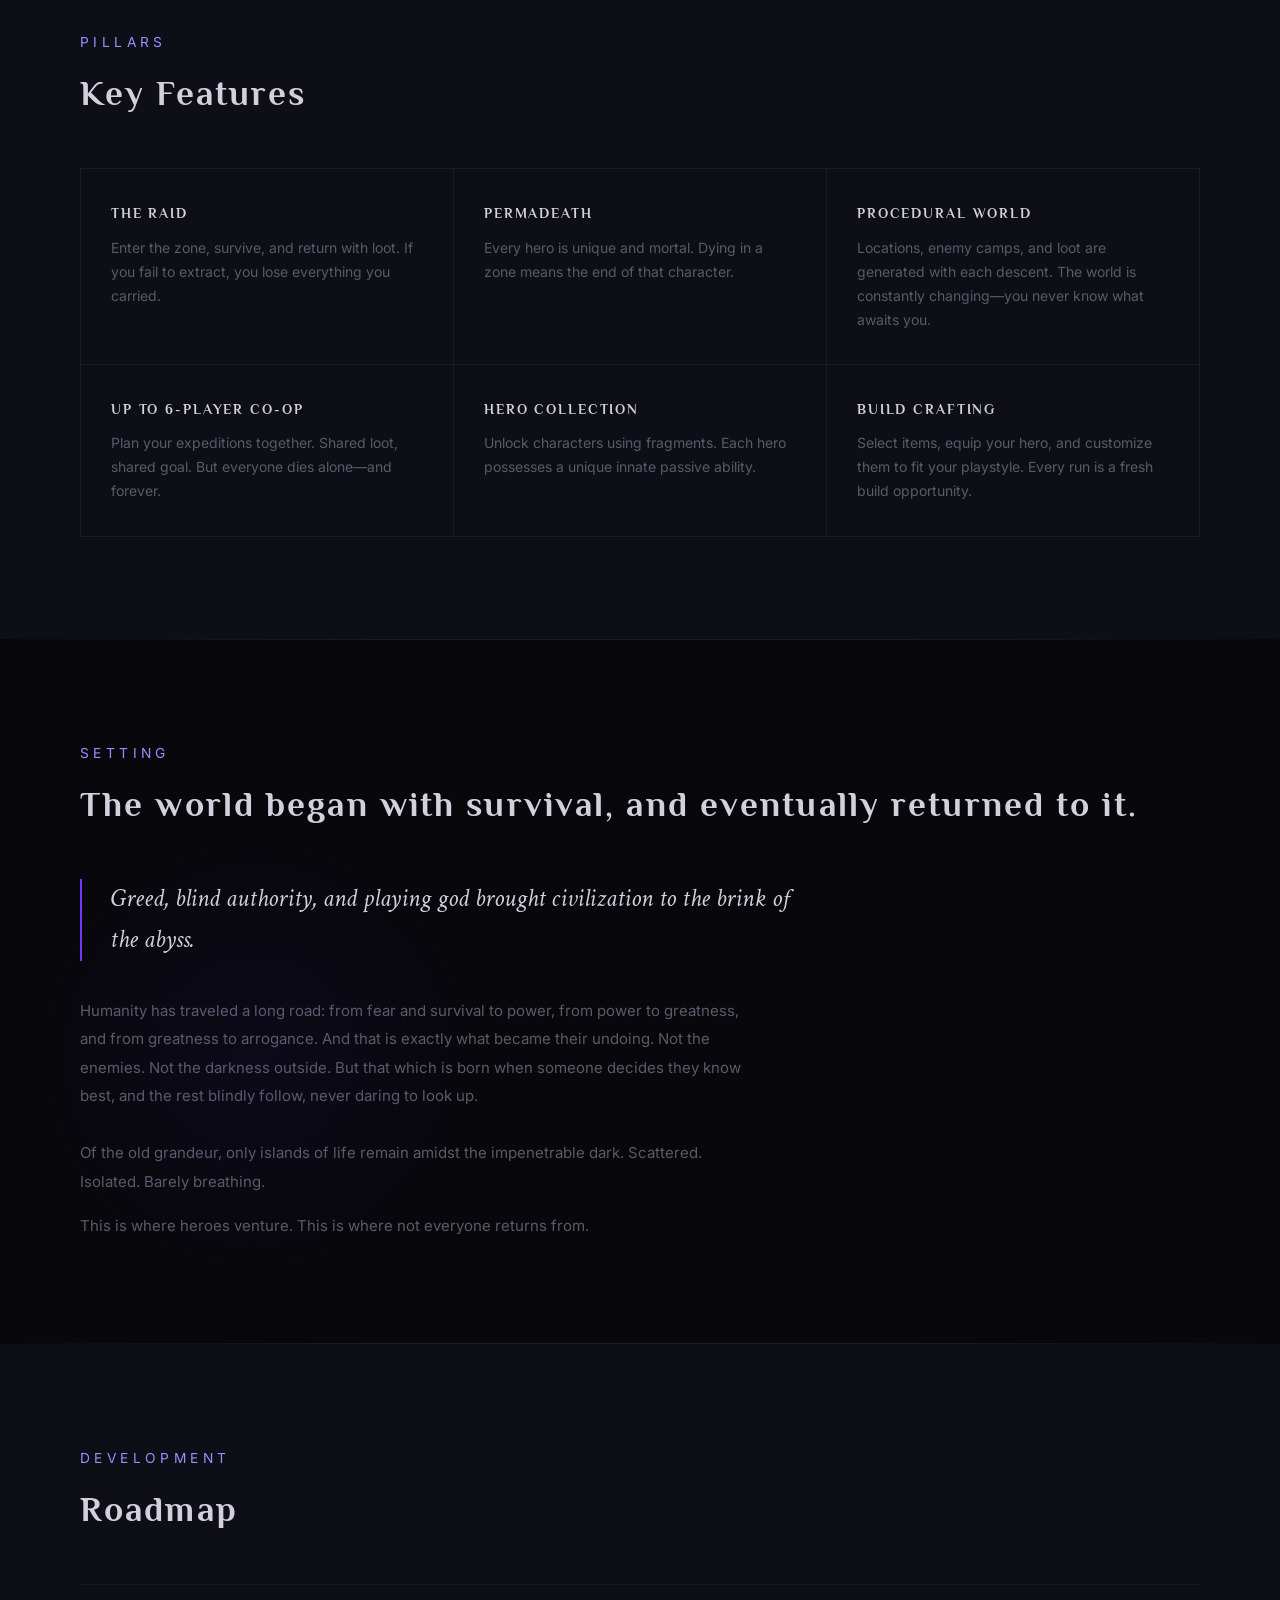
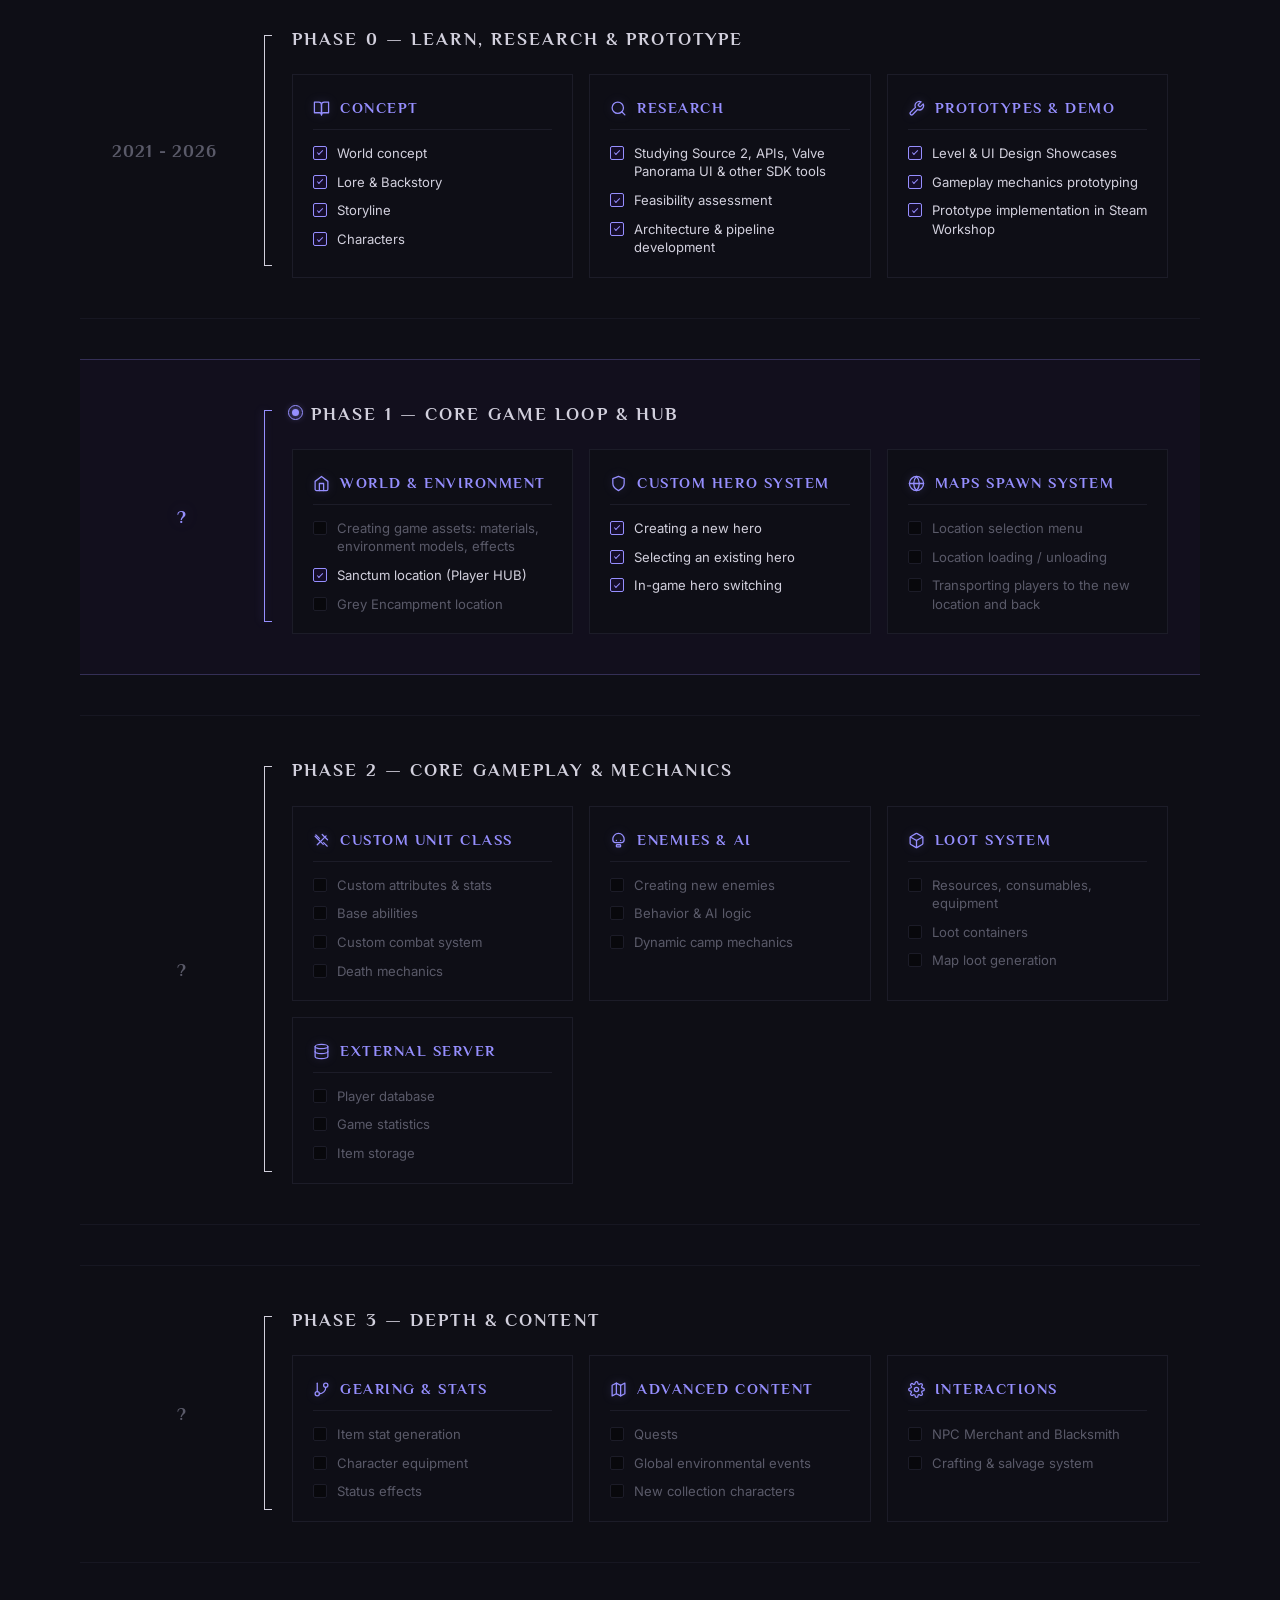
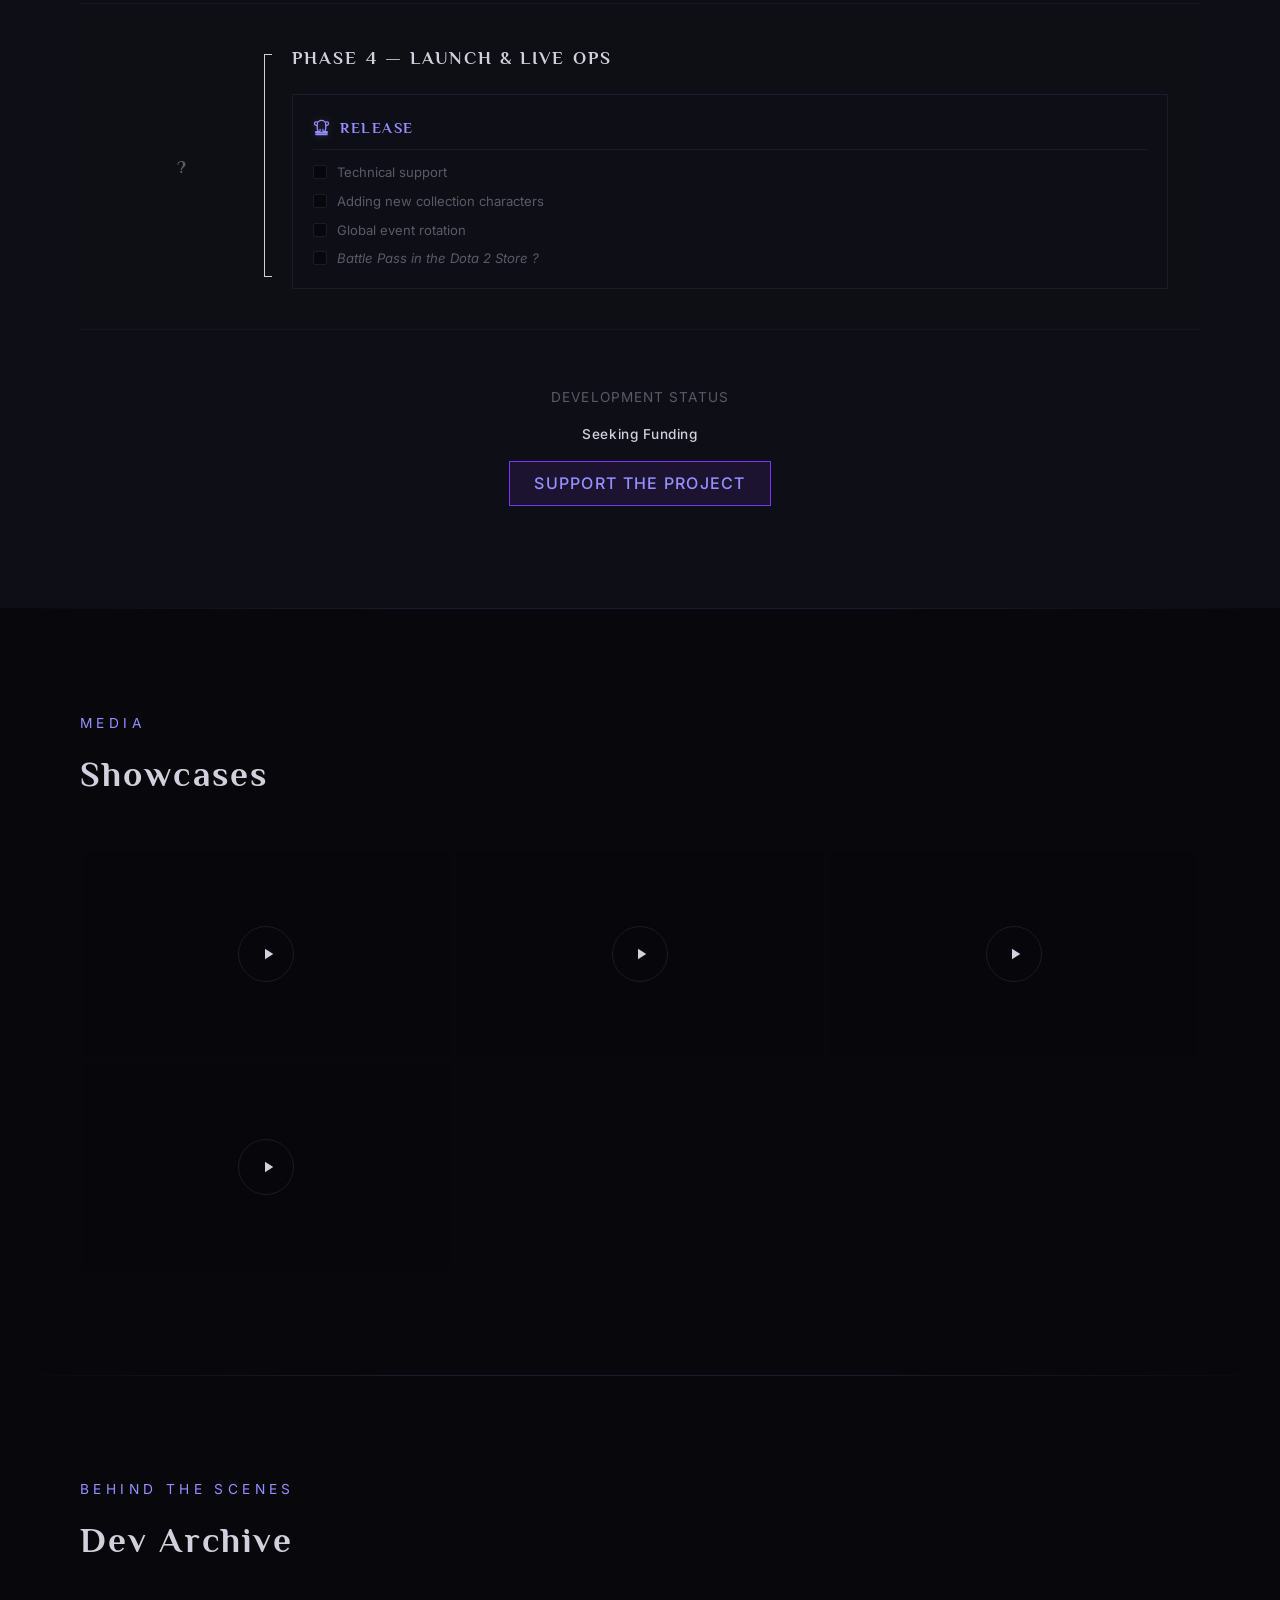
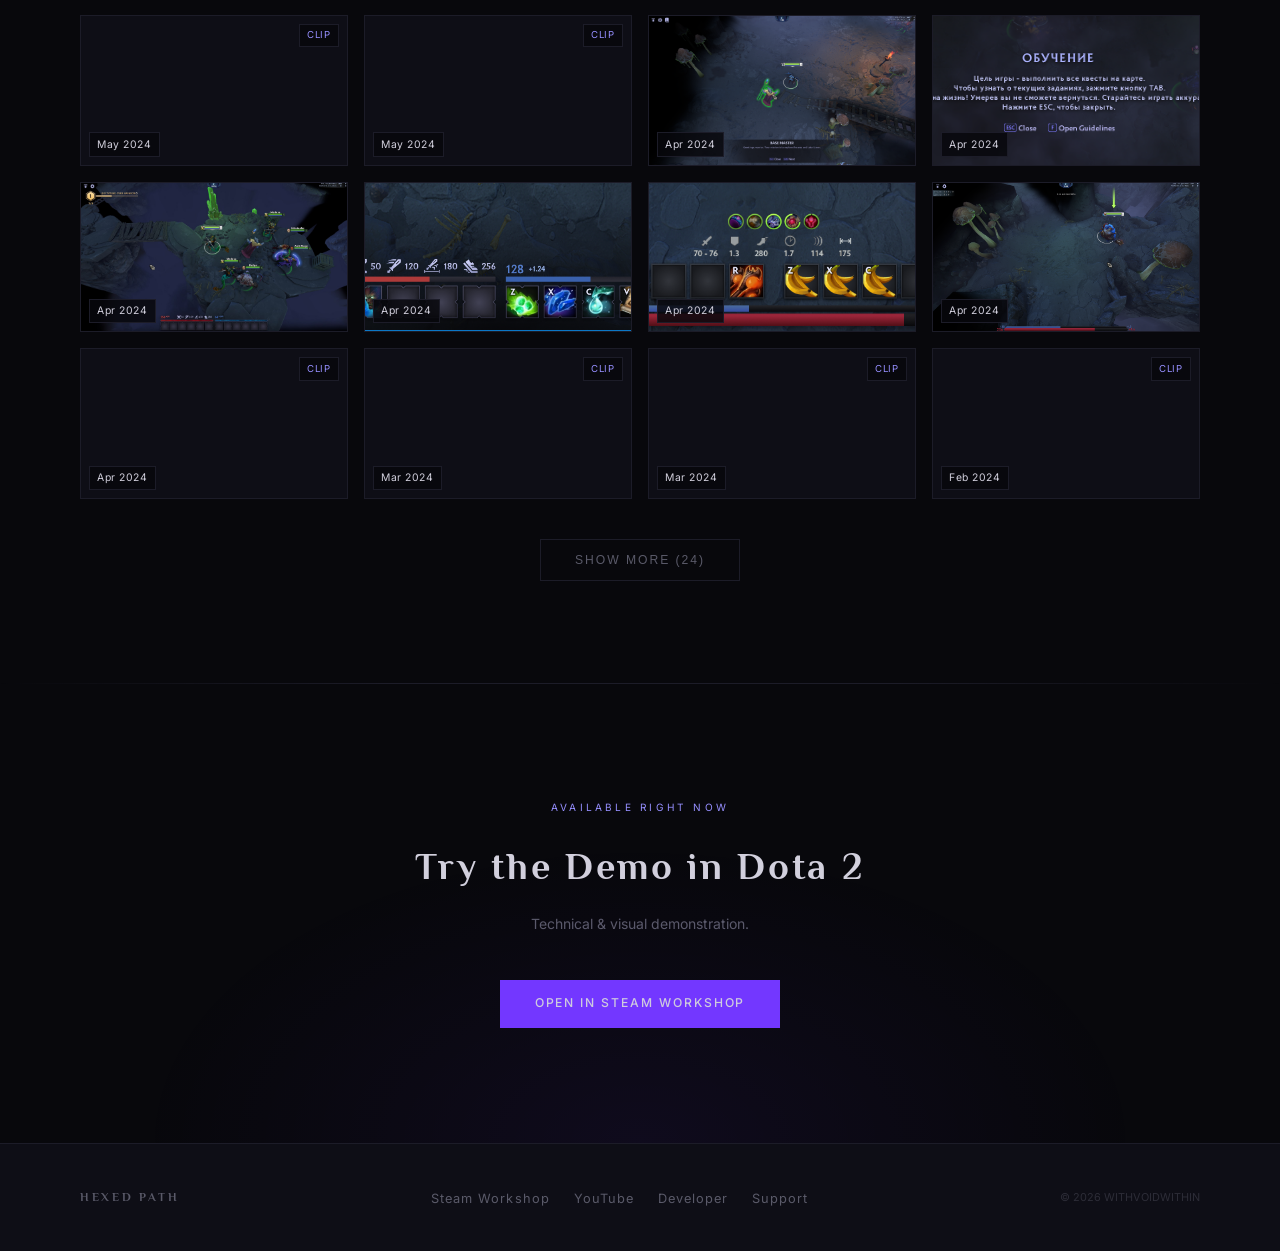
==== commit 399ae840: "Update" ====
--- a/index.html
+++ b/index.html
@@ -53,6 +53,7 @@
             <p>Following the September 2026 Dota 2 update, the project has become technically impossible to build.</p>
             <p>Custom games are no longer hosted on Valve's dedicated servers, and the API functions for sending HTTP requests to the internet no longer work. As a result, matches can't be validated and meta-progression can't be implemented.</p>
             <p>The Dota 2 developers haven't commented on the situation, and it's unknown whether it will be fixed.</p>
+            <time class="hero-notice-date" datetime="2026-09-30">September 30, 2026</time>
         </div>
     </section>
 
@@ -248,6 +249,7 @@
 
                 <!-- Phase 0 -->
                 <div class="roadmap-row">
+                    <div class="roadmap-time">2021 - 2026</div>
                     <div class="roadmap-bracket">
                         <div class="roadmap-bracket-line"></div>
                     </div>
@@ -346,6 +348,7 @@
 
                 <!-- Phase 1 (Active) -->
                 <div class="roadmap-row is-active">
+                    <div class="roadmap-time is-unknown">?</div>
                     <div class="roadmap-bracket">
                         <div class="roadmap-bracket-line"></div>
                     </div>
@@ -439,6 +442,7 @@
 
                 <!-- Phase 2 -->
                 <div class="roadmap-row">
+                    <div class="roadmap-time is-unknown">?</div>
                     <div class="roadmap-bracket">
                         <div class="roadmap-bracket-line"></div>
                     </div>
@@ -563,6 +567,7 @@
 
                 <!-- Phase 3 -->
                 <div class="roadmap-row">
+                    <div class="roadmap-time is-unknown">?</div>
                     <div class="roadmap-bracket">
                         <div class="roadmap-bracket-line"></div>
                     </div>
@@ -649,6 +654,7 @@
 
                 <!-- Phase 4 -->
                 <div class="roadmap-row">
+                    <div class="roadmap-time is-unknown">?</div>
                     <div class="roadmap-bracket">
                         <div class="roadmap-bracket-line"></div>
                     </div>
@@ -812,4 +818,4 @@
     <script src="scripts.js"></script>
 </body>
 
-</html>+</html>
--- a/assets/styles.css
+++ b/assets/styles.css
@@ -255,6 +255,14 @@
             margin-top: 0.75rem;
         }
 
+        & .hero-notice-date {
+            display: block;
+            margin-top: 1rem;
+            font-size: 0.8125rem;
+            letter-spacing: 0.05em;
+            color: var(--muted);
+        }
+
         @media (max-width: 860px) {
             margin-top: 2rem;
             padding: 1.25rem;
@@ -620,7 +628,7 @@
 
 .roadmap-row {
     display: grid;
-    grid-template-columns: 40px 1fr;
+    grid-template-columns: 140px 40px 1fr;
     align-items: stretch;
     background: rgba(14, 14, 22, 0.45);
     border-top: 1px solid rgba(28, 28, 40, 0.7);
@@ -633,6 +641,11 @@
         border-top: 1px solid rgba(150, 143, 255, 0.25);
         border-bottom: 1px solid rgba(150, 143, 255, 0.25);
 
+        & .roadmap-time {
+            color: var(--accent-lit);
+            text-shadow: 0 0 15px rgba(150, 143, 255, 0.25);
+        }
+
         & .roadmap-bracket-line {
             background: var(--accent-lit);
             box-shadow: -1px 0 8px rgba(150, 143, 255, 0.4);
@@ -652,6 +665,30 @@
 
         &:last-child {
             border-bottom: 1px solid rgba(28, 28, 40, 0.7);
+        }
+    }
+}
+
+.roadmap-time {
+    font-family: 'Philosopher', serif;
+    font-size: 1.15rem;
+    font-weight: 600;
+    color: var(--muted);
+    letter-spacing: 0.05em;
+    transition: color 0.3s ease;
+    align-self: center;
+
+    &.is-unknown {
+        text-align: center;
+    }
+
+    @media (max-width: 860px) {
+        font-size: 1.05rem;
+        padding-top: 0;
+        margin-bottom: 0.25rem;
+
+        &.is-unknown {
+            text-align: left;
         }
     }
 }
